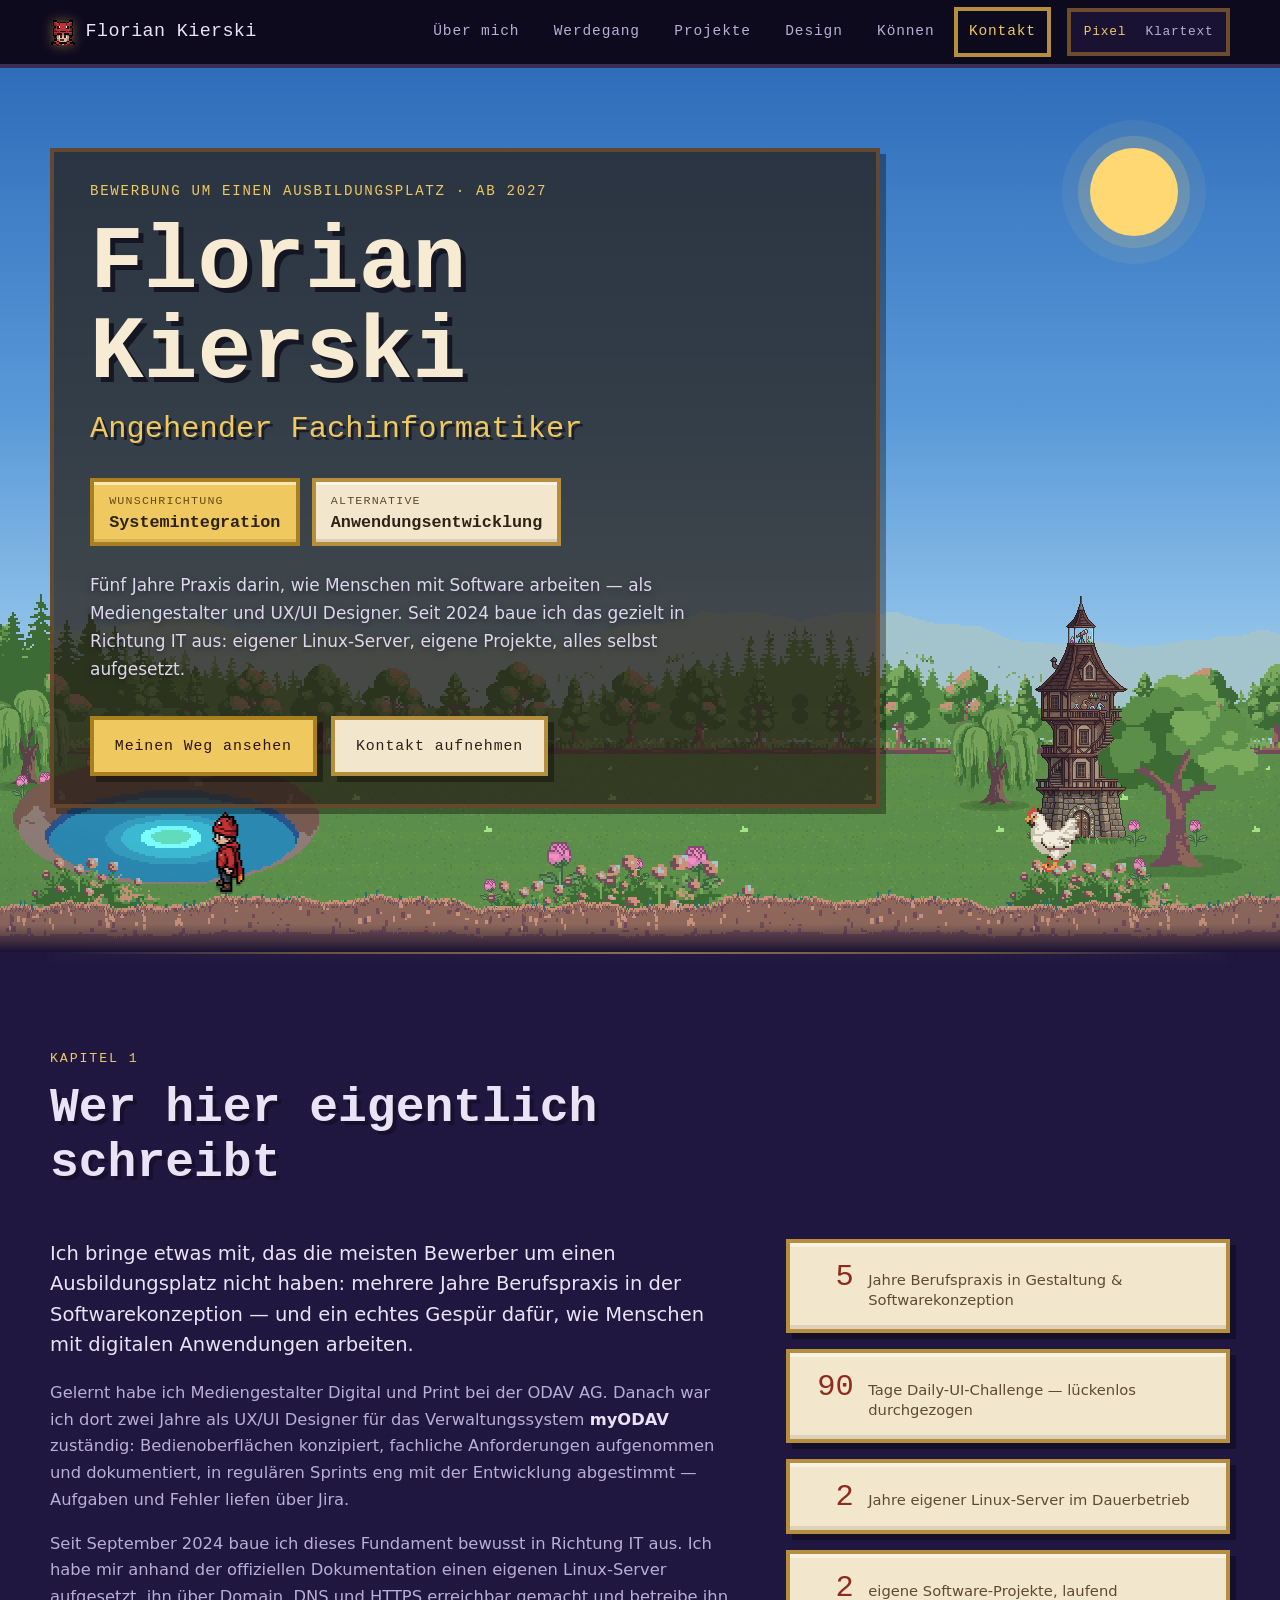
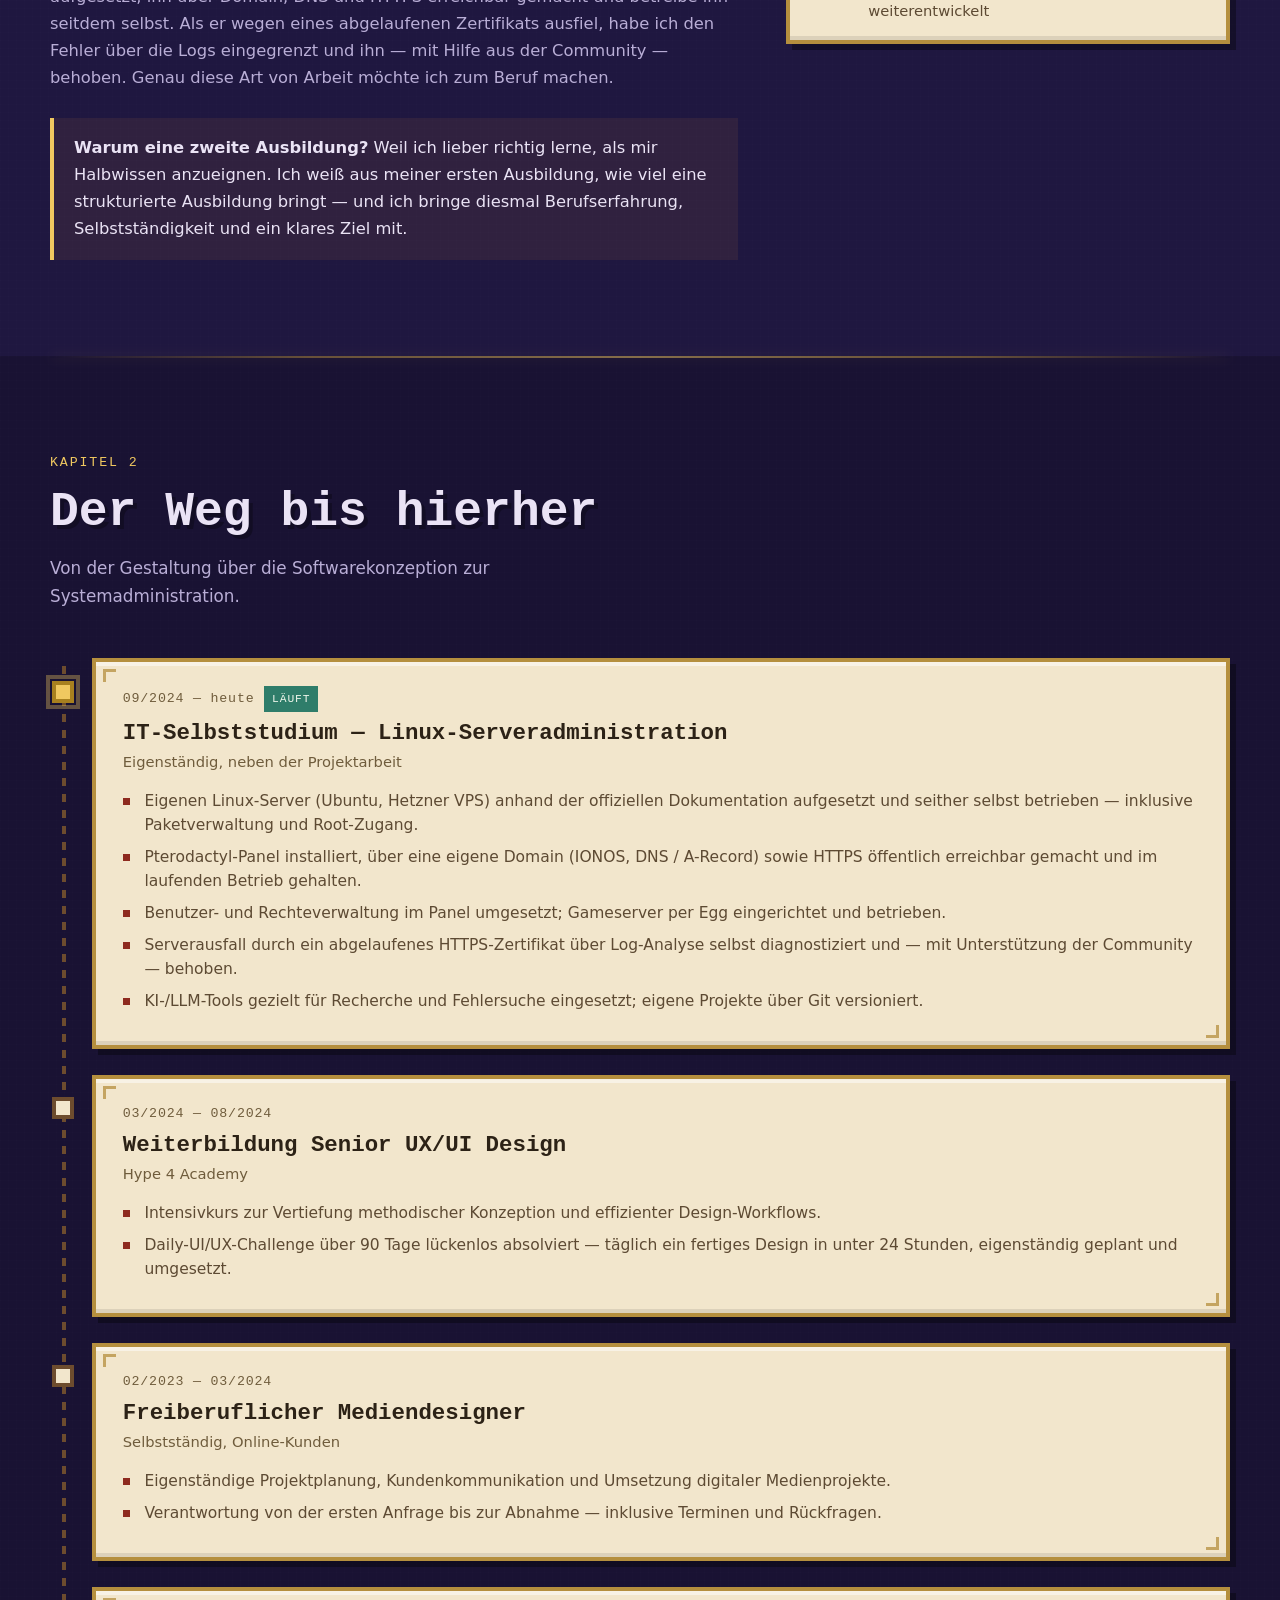
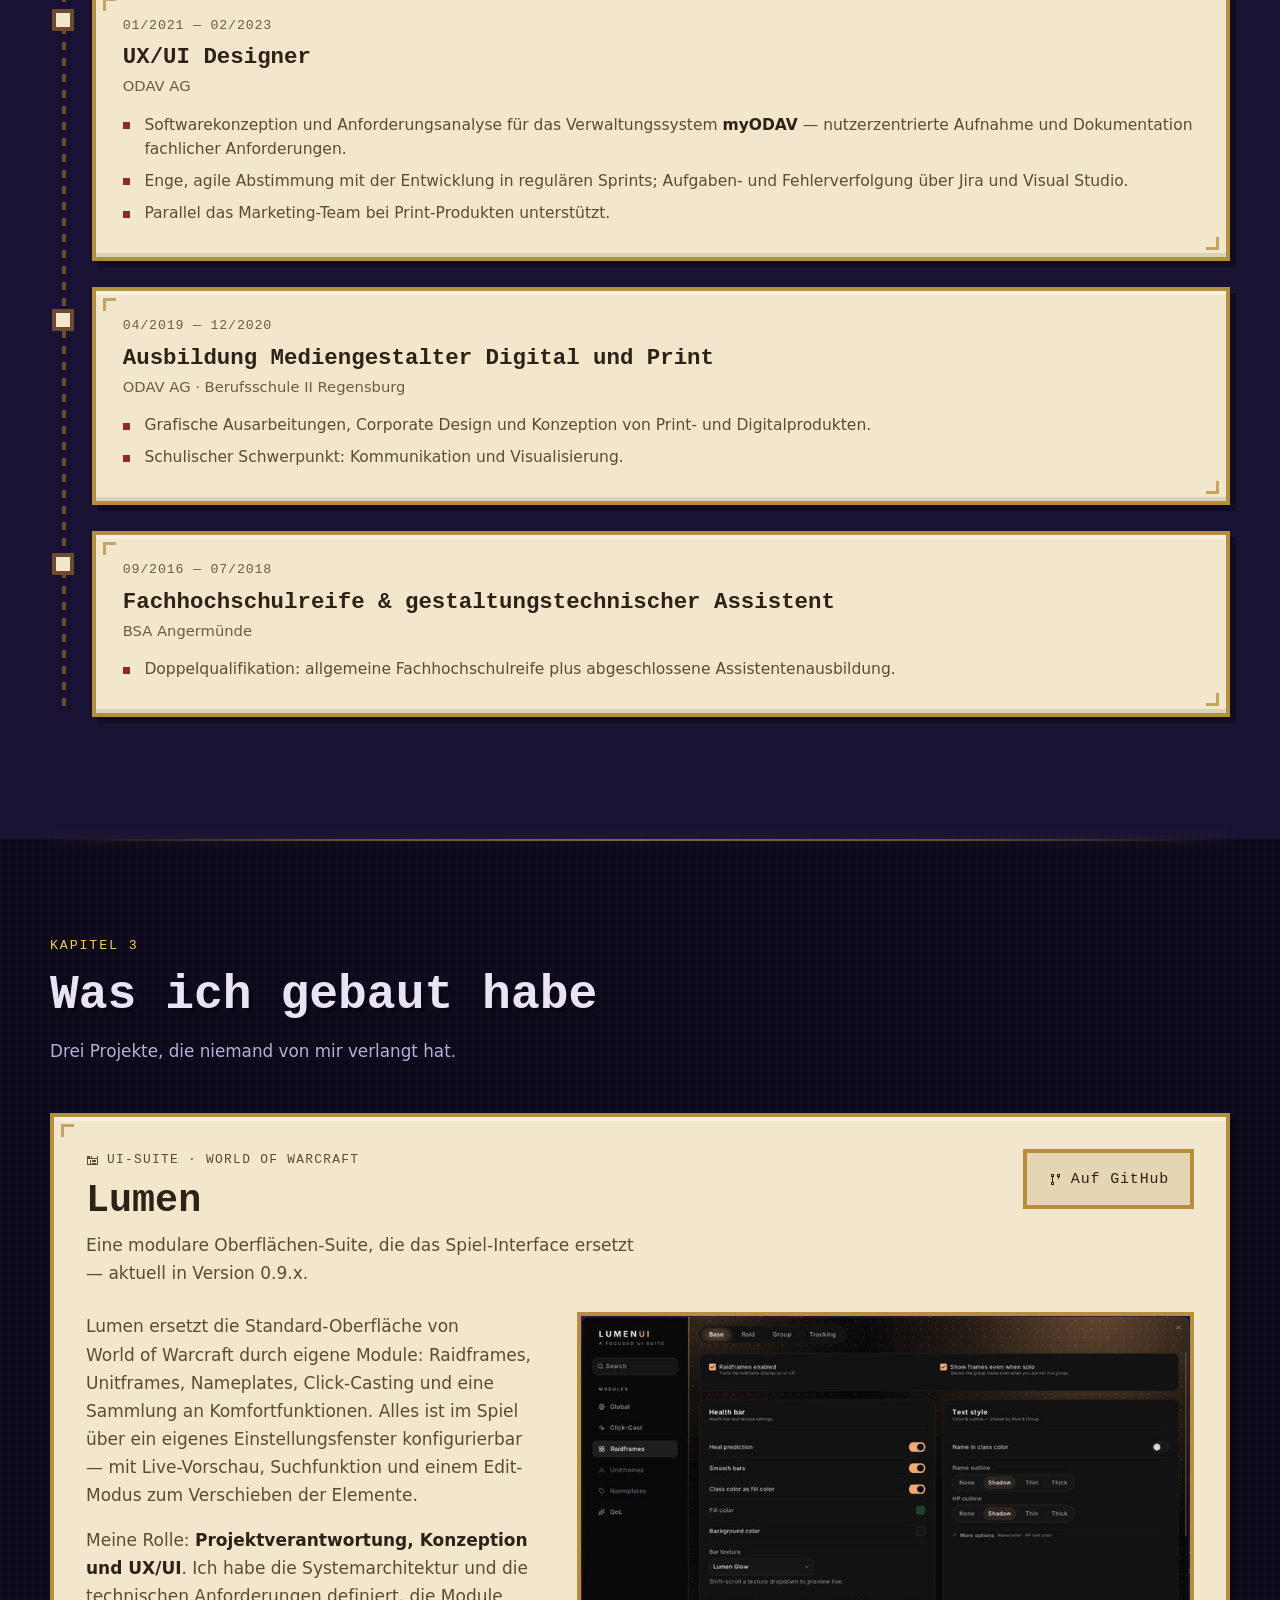
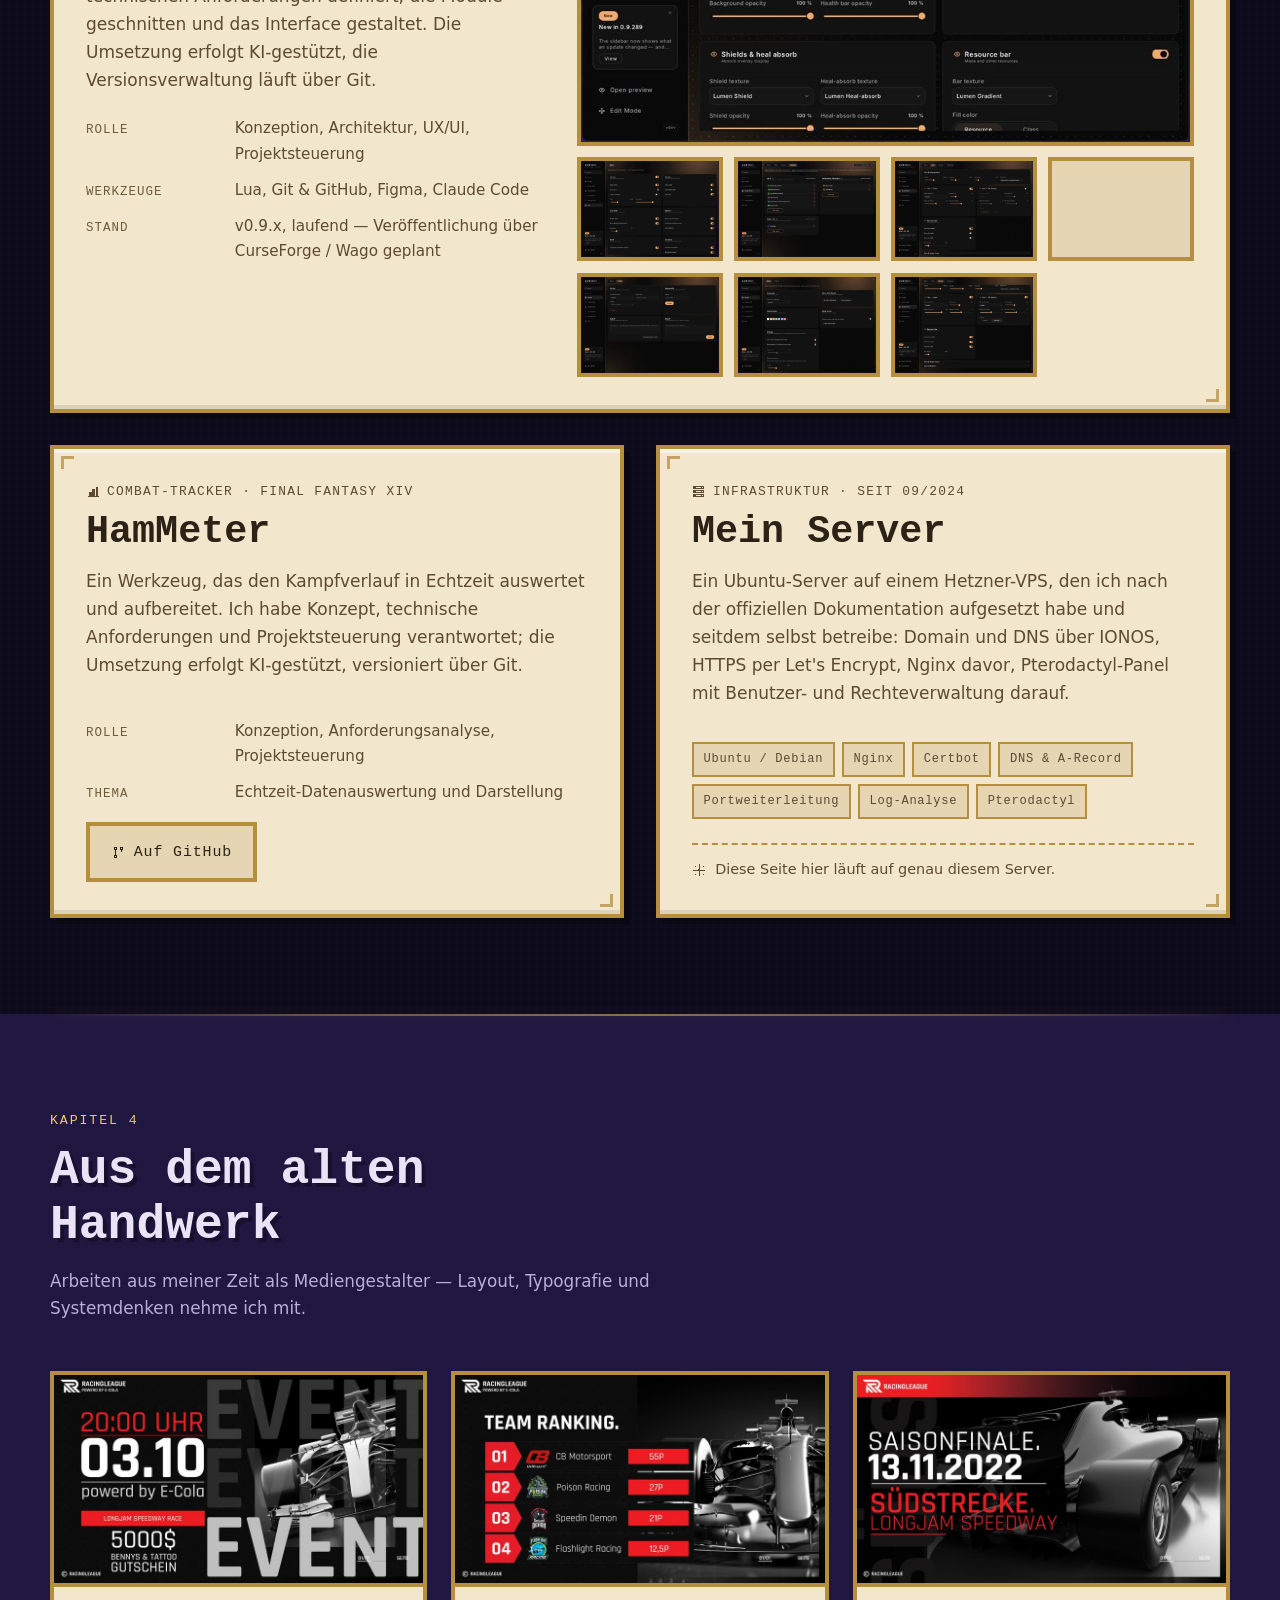
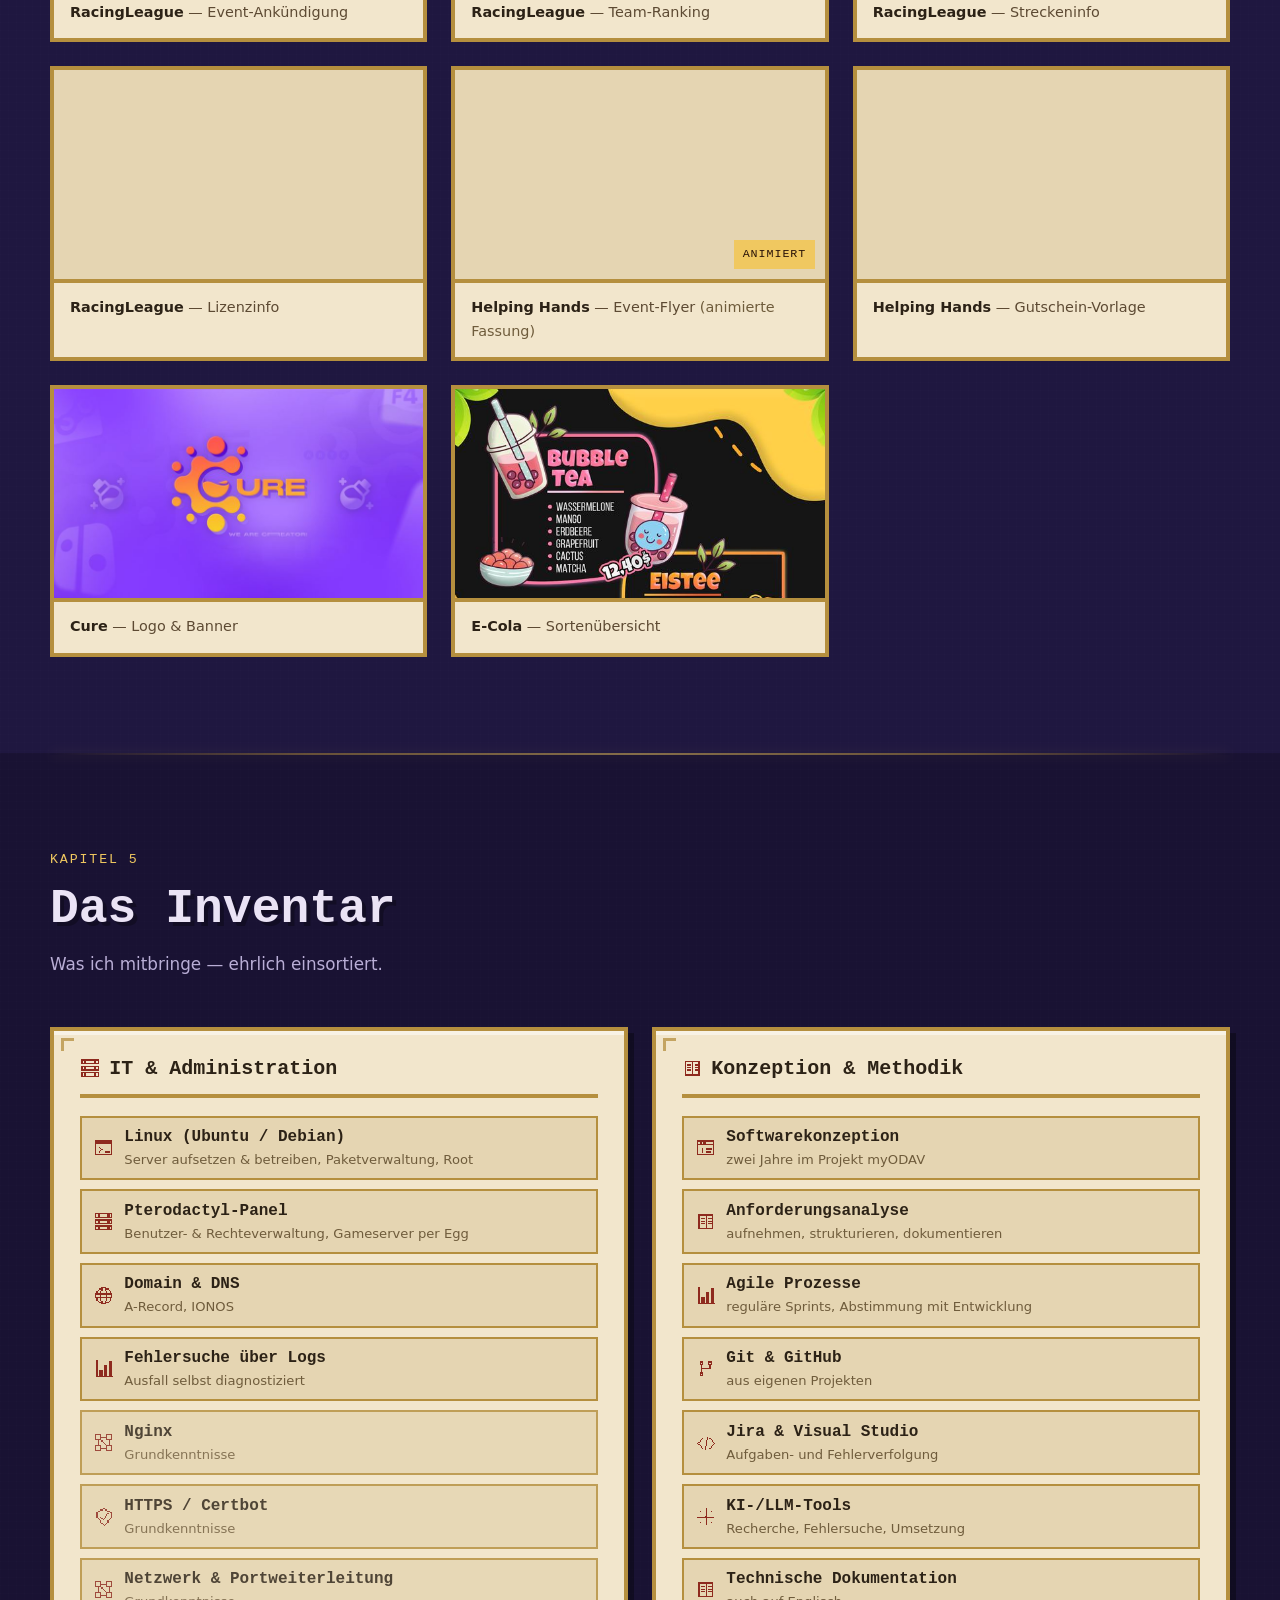
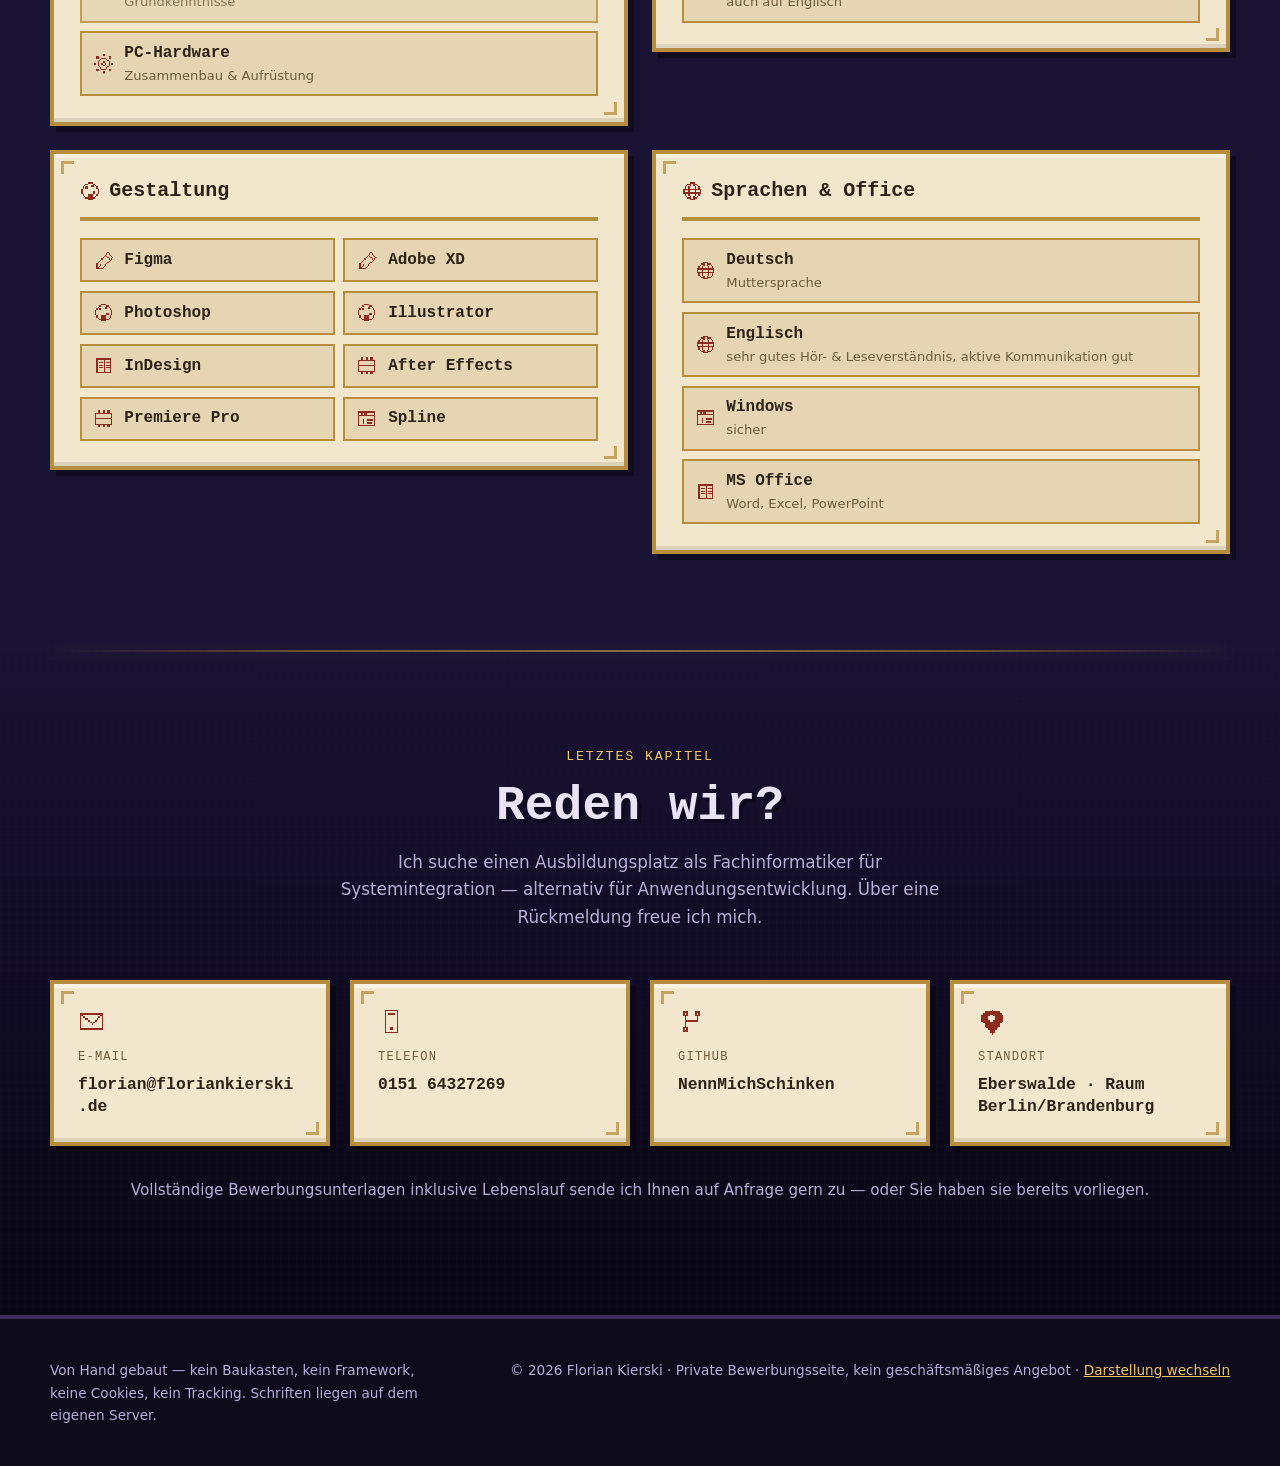
==== index.html @ e421f0f8 "Tiefensortierung statt fester Ebene, Groessen auf ganze Vielfache Bisher lagen alle Requisiten auf z" ====
<!DOCTYPE html>
<html lang="de" data-mode="pixel">
<head>
<meta charset="utf-8">
<meta name="viewport" content="width=device-width, initial-scale=1">
<title>Florian Kierski — Angehender Fachinformatiker</title>
<meta name="description" content="Florian Kierski aus Eberswalde sucht einen Ausbildungsplatz als Fachinformatiker für Systemintegration (alternativ Anwendungsentwicklung). Mediengestalter und UX/UI Designer mit eigenem Linux-Server und eigenen Software-Projekten.">
<meta name="author" content="Florian Kierski">
<meta name="theme-color" content="#1a1833">

<meta property="og:type" content="website">
<meta property="og:locale" content="de_DE">
<meta property="og:title" content="Florian Kierski — Angehender Fachinformatiker">
<meta property="og:description" content="Vom Mediengestalter zum Systemintegrator. Auf der Suche nach einem Ausbildungsplatz als Fachinformatiker.">
<meta property="og:url" content="https://floriankierski.de/">
<meta property="og:image" content="https://floriankierski.de/assets/img/og/og-image.jpg">
<meta property="og:image:width" content="1200">
<meta property="og:image:height" content="630">
<meta name="twitter:card" content="summary_large_image">

<link rel="canonical" href="https://floriankierski.de/">
<link rel="icon" href="/favicon.ico" sizes="any">
<link rel="icon" href="/favicon-32.png" type="image/png" sizes="32x32">
<link rel="apple-touch-icon" href="/apple-touch-icon.png">

<link rel="preload" href="/assets/fonts/pixelify-latin.woff2" as="font" type="font/woff2" crossorigin>
<link rel="preload" href="/assets/fonts/silkscreen-latin.woff2" as="font" type="font/woff2" crossorigin>
<link rel="preload" href="/assets/fonts/inter-latin.woff2" as="font" type="font/woff2" crossorigin>
<!-- ?v= bei jeder Aenderung hochzaehlen, sonst zeigen Browser die alte Fassung -->
<link rel="stylesheet" href="/assets/css/style.css?v=18">

<script>
/* Gespeicherte Darstellung vor dem ersten Rendern setzen — verhindert Aufblitzen. */
try{var m=localStorage.getItem('fk-mode');if(m==='plain'||m==='pixel')
document.documentElement.setAttribute('data-mode',m);}catch(e){}
</script>

<script type="application/ld+json">
{
  "@context": "https://schema.org",
  "@type": "Person",
  "name": "Florian Kierski",
  "jobTitle": "Angehender Fachinformatiker für Systemintegration",
  "email": "mailto:florian@floriankierski.de",
  "telephone": "+4915164327269",
  "url": "https://floriankierski.de/",
  "address": { "@type": "PostalAddress", "addressLocality": "Eberswalde", "addressRegion": "Brandenburg", "addressCountry": "DE" },
  "sameAs": ["https://github.com/NennMichSchinken"],
  "knowsAbout": ["Linux", "Serveradministration", "Netzwerk", "UX/UI Design", "Softwarekonzeption", "Git"],
  "seeks": { "@type": "Demand", "name": "Ausbildungsplatz Fachinformatiker Systemintegration / Anwendungsentwicklung" }
}
</script>
</head>
<body>
<svg xmlns="http://www.w3.org/2000/svg" style="display:none" aria-hidden="true">
<symbol id="i-server" viewBox="0 0 16 16" fill="currentColor" shape-rendering="crispEdges"><rect x="1" y="1" width="14" height="1"/><rect x="1" y="2" width="1" height="1"/><rect x="3" y="2" width="2" height="1"/><rect x="11" y="2" width="2" height="1"/><rect x="14" y="2" width="1" height="1"/><rect x="1" y="3" width="1" height="1"/><rect x="3" y="3" width="2" height="1"/><rect x="11" y="3" width="2" height="1"/><rect x="14" y="3" width="1" height="1"/><rect x="1" y="4" width="14" height="1"/><rect x="1" y="6" width="14" height="1"/><rect x="1" y="7" width="1" height="1"/><rect x="3" y="7" width="2" height="1"/><rect x="11" y="7" width="2" height="1"/><rect x="14" y="7" width="1" height="1"/><rect x="1" y="8" width="1" height="1"/><rect x="3" y="8" width="2" height="1"/><rect x="11" y="8" width="2" height="1"/><rect x="14" y="8" width="1" height="1"/><rect x="1" y="9" width="14" height="1"/><rect x="1" y="11" width="14" height="1"/><rect x="1" y="12" width="1" height="1"/><rect x="3" y="12" width="2" height="1"/><rect x="11" y="12" width="2" height="1"/><rect x="14" y="12" width="1" height="1"/><rect x="1" y="13" width="1" height="1"/><rect x="3" y="13" width="2" height="1"/><rect x="11" y="13" width="2" height="1"/><rect x="14" y="13" width="1" height="1"/><rect x="1" y="14" width="14" height="1"/></symbol>
<symbol id="i-terminal" viewBox="0 0 16 16" fill="currentColor" shape-rendering="crispEdges"><rect x="1" y="2" width="14" height="1"/><rect x="1" y="3" width="14" height="1"/><rect x="1" y="4" width="14" height="1"/><rect x="1" y="5" width="1" height="1"/><rect x="14" y="5" width="1" height="1"/><rect x="1" y="6" width="1" height="1"/><rect x="14" y="6" width="1" height="1"/><rect x="1" y="7" width="1" height="1"/><rect x="4" y="7" width="1" height="1"/><rect x="14" y="7" width="1" height="1"/><rect x="1" y="8" width="1" height="1"/><rect x="5" y="8" width="1" height="1"/><rect x="14" y="8" width="1" height="1"/><rect x="1" y="9" width="1" height="1"/><rect x="6" y="9" width="1" height="1"/><rect x="14" y="9" width="1" height="1"/><rect x="1" y="10" width="1" height="1"/><rect x="5" y="10" width="1" height="1"/><rect x="14" y="10" width="1" height="1"/><rect x="1" y="11" width="1" height="1"/><rect x="4" y="11" width="1" height="1"/><rect x="9" y="11" width="4" height="1"/><rect x="14" y="11" width="1" height="1"/><rect x="1" y="12" width="1" height="1"/><rect x="14" y="12" width="1" height="1"/><rect x="1" y="13" width="14" height="1"/></symbol>
<symbol id="i-network" viewBox="0 0 16 16" fill="currentColor" shape-rendering="crispEdges"><rect x="1" y="1" width="5" height="1"/><rect x="10" y="1" width="5" height="1"/><rect x="1" y="2" width="1" height="1"/><rect x="5" y="2" width="1" height="1"/><rect x="10" y="2" width="1" height="1"/><rect x="14" y="2" width="1" height="1"/><rect x="1" y="3" width="1" height="1"/><rect x="5" y="3" width="6" height="1"/><rect x="14" y="3" width="1" height="1"/><rect x="1" y="4" width="1" height="1"/><rect x="5" y="4" width="1" height="1"/><rect x="10" y="4" width="1" height="1"/><rect x="14" y="4" width="1" height="1"/><rect x="1" y="5" width="5" height="1"/><rect x="10" y="5" width="5" height="1"/><rect x="3" y="6" width="1" height="1"/><rect x="6" y="6" width="1" height="1"/><rect x="12" y="6" width="1" height="1"/><rect x="3" y="7" width="1" height="1"/><rect x="7" y="7" width="1" height="1"/><rect x="12" y="7" width="1" height="1"/><rect x="3" y="8" width="1" height="1"/><rect x="8" y="8" width="1" height="1"/><rect x="12" y="8" width="1" height="1"/><rect x="3" y="9" width="1" height="1"/><rect x="9" y="9" width="1" height="1"/><rect x="12" y="9" width="1" height="1"/><rect x="1" y="10" width="5" height="1"/><rect x="10" y="10" width="5" height="1"/><rect x="1" y="11" width="1" height="1"/><rect x="5" y="11" width="1" height="1"/><rect x="10" y="11" width="1" height="1"/><rect x="14" y="11" width="1" height="1"/><rect x="1" y="12" width="1" height="1"/><rect x="5" y="12" width="6" height="1"/><rect x="14" y="12" width="1" height="1"/><rect x="1" y="13" width="1" height="1"/><rect x="5" y="13" width="1" height="1"/><rect x="10" y="13" width="1" height="1"/><rect x="14" y="13" width="1" height="1"/><rect x="1" y="14" width="5" height="1"/><rect x="10" y="14" width="5" height="1"/></symbol>
<symbol id="i-shield" viewBox="0 0 16 16" fill="currentColor" shape-rendering="crispEdges"><rect x="7" y="1" width="2" height="1"/><rect x="5" y="2" width="2" height="1"/><rect x="9" y="2" width="2" height="1"/><rect x="3" y="3" width="2" height="1"/><rect x="11" y="3" width="2" height="1"/><rect x="2" y="4" width="1" height="1"/><rect x="13" y="4" width="2" height="1"/><rect x="2" y="5" width="1" height="1"/><rect x="11" y="5" width="1" height="1"/><rect x="14" y="5" width="1" height="1"/><rect x="2" y="6" width="1" height="1"/><rect x="10" y="6" width="1" height="1"/><rect x="14" y="6" width="1" height="1"/><rect x="2" y="7" width="1" height="1"/><rect x="9" y="7" width="1" height="1"/><rect x="14" y="7" width="1" height="1"/><rect x="2" y="8" width="1" height="1"/><rect x="5" y="8" width="1" height="1"/><rect x="9" y="8" width="1" height="1"/><rect x="14" y="8" width="1" height="1"/><rect x="3" y="9" width="1" height="1"/><rect x="6" y="9" width="1" height="1"/><rect x="8" y="9" width="1" height="1"/><rect x="13" y="9" width="1" height="1"/><rect x="4" y="10" width="1" height="1"/><rect x="7" y="10" width="1" height="1"/><rect x="12" y="10" width="1" height="1"/><rect x="5" y="11" width="1" height="1"/><rect x="11" y="11" width="1" height="1"/><rect x="5" y="12" width="1" height="1"/><rect x="11" y="12" width="1" height="1"/><rect x="6" y="13" width="1" height="1"/><rect x="10" y="13" width="1" height="1"/><rect x="7" y="14" width="1" height="1"/><rect x="9" y="14" width="1" height="1"/><rect x="8" y="15" width="1" height="1"/></symbol>
<symbol id="i-branch" viewBox="0 0 16 16" fill="currentColor" shape-rendering="crispEdges"><rect x="3" y="2" width="3" height="1"/><rect x="10" y="2" width="3" height="1"/><rect x="3" y="3" width="1" height="1"/><rect x="5" y="3" width="1" height="1"/><rect x="10" y="3" width="1" height="1"/><rect x="12" y="3" width="1" height="1"/><rect x="3" y="4" width="3" height="1"/><rect x="10" y="4" width="3" height="1"/><rect x="4" y="5" width="1" height="1"/><rect x="11" y="5" width="1" height="1"/><rect x="4" y="6" width="1" height="1"/><rect x="11" y="6" width="1" height="1"/><rect x="4" y="7" width="8" height="1"/><rect x="4" y="8" width="1" height="1"/><rect x="4" y="9" width="1" height="1"/><rect x="4" y="10" width="1" height="1"/><rect x="3" y="11" width="3" height="1"/><rect x="3" y="12" width="1" height="1"/><rect x="5" y="12" width="1" height="1"/><rect x="3" y="13" width="3" height="1"/></symbol>
<symbol id="i-code" viewBox="0 0 16 16" fill="currentColor" shape-rendering="crispEdges"><rect x="9" y="3" width="1" height="1"/><rect x="5" y="4" width="1" height="1"/><rect x="9" y="4" width="1" height="1"/><rect x="11" y="4" width="1" height="1"/><rect x="4" y="5" width="1" height="1"/><rect x="9" y="5" width="1" height="1"/><rect x="12" y="5" width="1" height="1"/><rect x="3" y="6" width="1" height="1"/><rect x="8" y="6" width="1" height="1"/><rect x="13" y="6" width="1" height="1"/><rect x="2" y="7" width="1" height="1"/><rect x="8" y="7" width="1" height="1"/><rect x="14" y="7" width="1" height="1"/><rect x="1" y="8" width="1" height="1"/><rect x="8" y="8" width="1" height="1"/><rect x="15" y="8" width="1" height="1"/><rect x="2" y="9" width="1" height="1"/><rect x="8" y="9" width="1" height="1"/><rect x="14" y="9" width="1" height="1"/><rect x="3" y="10" width="1" height="1"/><rect x="8" y="10" width="1" height="1"/><rect x="13" y="10" width="1" height="1"/><rect x="4" y="11" width="1" height="1"/><rect x="7" y="11" width="1" height="1"/><rect x="12" y="11" width="1" height="1"/><rect x="5" y="12" width="1" height="1"/><rect x="7" y="12" width="1" height="1"/><rect x="11" y="12" width="1" height="1"/><rect x="7" y="13" width="1" height="1"/></symbol>
<symbol id="i-palette" viewBox="0 0 16 16" fill="currentColor" shape-rendering="crispEdges"><rect x="6" y="1" width="4" height="1"/><rect x="4" y="2" width="2" height="1"/><rect x="10" y="2" width="2" height="1"/><rect x="3" y="3" width="1" height="1"/><rect x="9" y="3" width="2" height="1"/><rect x="12" y="3" width="1" height="1"/><rect x="2" y="4" width="1" height="1"/><rect x="4" y="4" width="2" height="1"/><rect x="9" y="4" width="2" height="1"/><rect x="13" y="4" width="1" height="1"/><rect x="2" y="5" width="1" height="1"/><rect x="4" y="5" width="2" height="1"/><rect x="13" y="5" width="1" height="1"/><rect x="1" y="6" width="1" height="1"/><rect x="14" y="6" width="1" height="1"/><rect x="1" y="7" width="1" height="1"/><rect x="14" y="7" width="1" height="1"/><rect x="1" y="8" width="1" height="1"/><rect x="10" y="8" width="2" height="1"/><rect x="14" y="8" width="1" height="1"/><rect x="1" y="9" width="1" height="1"/><rect x="10" y="9" width="2" height="1"/><rect x="14" y="9" width="1" height="1"/><rect x="2" y="10" width="1" height="1"/><rect x="6" y="10" width="4" height="1"/><rect x="13" y="10" width="1" height="1"/><rect x="2" y="11" width="1" height="1"/><rect x="6" y="11" width="4" height="1"/><rect x="13" y="11" width="1" height="1"/><rect x="3" y="12" width="1" height="1"/><rect x="6" y="12" width="4" height="1"/><rect x="12" y="12" width="1" height="1"/><rect x="4" y="13" width="8" height="1"/><rect x="6" y="14" width="4" height="1"/></symbol>
<symbol id="i-pen" viewBox="0 0 16 16" fill="currentColor" shape-rendering="crispEdges"><rect x="11" y="1" width="1" height="1"/><rect x="10" y="2" width="1" height="1"/><rect x="12" y="2" width="1" height="1"/><rect x="9" y="3" width="1" height="1"/><rect x="13" y="3" width="1" height="1"/><rect x="8" y="4" width="1" height="1"/><rect x="10" y="4" width="1" height="1"/><rect x="14" y="4" width="1" height="1"/><rect x="7" y="5" width="1" height="1"/><rect x="11" y="5" width="1" height="1"/><rect x="15" y="5" width="1" height="1"/><rect x="6" y="6" width="1" height="1"/><rect x="12" y="6" width="1" height="1"/><rect x="14" y="6" width="1" height="1"/><rect x="5" y="7" width="1" height="1"/><rect x="13" y="7" width="1" height="1"/><rect x="4" y="8" width="1" height="1"/><rect x="12" y="8" width="1" height="1"/><rect x="3" y="9" width="1" height="1"/><rect x="11" y="9" width="1" height="1"/><rect x="2" y="10" width="1" height="1"/><rect x="10" y="10" width="1" height="1"/><rect x="2" y="11" width="1" height="1"/><rect x="5" y="11" width="1" height="1"/><rect x="9" y="11" width="1" height="1"/><rect x="2" y="12" width="1" height="1"/><rect x="4" y="12" width="1" height="1"/><rect x="8" y="12" width="1" height="1"/><rect x="2" y="13" width="2" height="1"/><rect x="7" y="13" width="1" height="1"/><rect x="2" y="14" width="5" height="1"/></symbol>
<symbol id="i-film" viewBox="0 0 16 16" fill="currentColor" shape-rendering="crispEdges"><rect x="3" y="1" width="2" height="1"/><rect x="7" y="1" width="2" height="1"/><rect x="11" y="1" width="2" height="1"/><rect x="3" y="2" width="2" height="1"/><rect x="7" y="2" width="2" height="1"/><rect x="11" y="2" width="2" height="1"/><rect x="1" y="3" width="14" height="1"/><rect x="1" y="4" width="1" height="1"/><rect x="14" y="4" width="1" height="1"/><rect x="1" y="5" width="1" height="1"/><rect x="14" y="5" width="1" height="1"/><rect x="1" y="6" width="1" height="1"/><rect x="14" y="6" width="1" height="1"/><rect x="1" y="7" width="14" height="1"/><rect x="1" y="8" width="1" height="1"/><rect x="14" y="8" width="1" height="1"/><rect x="1" y="9" width="1" height="1"/><rect x="14" y="9" width="1" height="1"/><rect x="1" y="10" width="1" height="1"/><rect x="14" y="10" width="1" height="1"/><rect x="1" y="11" width="1" height="1"/><rect x="14" y="11" width="1" height="1"/><rect x="1" y="12" width="14" height="1"/><rect x="3" y="13" width="2" height="1"/><rect x="7" y="13" width="2" height="1"/><rect x="11" y="13" width="2" height="1"/><rect x="3" y="14" width="2" height="1"/><rect x="7" y="14" width="2" height="1"/><rect x="11" y="14" width="2" height="1"/></symbol>
<symbol id="i-book" viewBox="0 0 16 16" fill="currentColor" shape-rendering="crispEdges"><rect x="2" y="2" width="12" height="1"/><rect x="2" y="3" width="1" height="1"/><rect x="8" y="3" width="1" height="1"/><rect x="13" y="3" width="1" height="1"/><rect x="2" y="4" width="1" height="1"/><rect x="8" y="4" width="1" height="1"/><rect x="13" y="4" width="1" height="1"/><rect x="2" y="5" width="1" height="1"/><rect x="4" y="5" width="3" height="1"/><rect x="8" y="5" width="1" height="1"/><rect x="10" y="5" width="4" height="1"/><rect x="2" y="6" width="1" height="1"/><rect x="8" y="6" width="1" height="1"/><rect x="13" y="6" width="1" height="1"/><rect x="2" y="7" width="1" height="1"/><rect x="4" y="7" width="3" height="1"/><rect x="8" y="7" width="1" height="1"/><rect x="10" y="7" width="4" height="1"/><rect x="2" y="8" width="1" height="1"/><rect x="8" y="8" width="1" height="1"/><rect x="13" y="8" width="1" height="1"/><rect x="2" y="9" width="1" height="1"/><rect x="4" y="9" width="3" height="1"/><rect x="8" y="9" width="1" height="1"/><rect x="10" y="9" width="4" height="1"/><rect x="2" y="10" width="1" height="1"/><rect x="8" y="10" width="1" height="1"/><rect x="13" y="10" width="1" height="1"/><rect x="2" y="11" width="1" height="1"/><rect x="8" y="11" width="1" height="1"/><rect x="13" y="11" width="1" height="1"/><rect x="2" y="12" width="1" height="1"/><rect x="8" y="12" width="1" height="1"/><rect x="13" y="12" width="1" height="1"/><rect x="2" y="13" width="12" height="1"/></symbol>
<symbol id="i-globe" viewBox="0 0 16 16" fill="currentColor" shape-rendering="crispEdges"><rect x="6" y="1" width="4" height="1"/><rect x="4" y="2" width="3" height="1"/><rect x="9" y="2" width="3" height="1"/><rect x="3" y="3" width="1" height="1"/><rect x="6" y="3" width="1" height="1"/><rect x="9" y="3" width="1" height="1"/><rect x="12" y="3" width="1" height="1"/><rect x="2" y="4" width="1" height="1"/><rect x="5" y="4" width="1" height="1"/><rect x="10" y="4" width="1" height="1"/><rect x="13" y="4" width="1" height="1"/><rect x="2" y="5" width="1" height="1"/><rect x="5" y="5" width="1" height="1"/><rect x="10" y="5" width="1" height="1"/><rect x="13" y="5" width="1" height="1"/><rect x="1" y="6" width="14" height="1"/><rect x="1" y="7" width="1" height="1"/><rect x="5" y="7" width="1" height="1"/><rect x="10" y="7" width="1" height="1"/><rect x="14" y="7" width="1" height="1"/><rect x="1" y="8" width="1" height="1"/><rect x="5" y="8" width="1" height="1"/><rect x="10" y="8" width="1" height="1"/><rect x="14" y="8" width="1" height="1"/><rect x="1" y="9" width="14" height="1"/><rect x="2" y="10" width="1" height="1"/><rect x="5" y="10" width="1" height="1"/><rect x="10" y="10" width="1" height="1"/><rect x="13" y="10" width="1" height="1"/><rect x="2" y="11" width="1" height="1"/><rect x="5" y="11" width="1" height="1"/><rect x="10" y="11" width="1" height="1"/><rect x="13" y="11" width="1" height="1"/><rect x="3" y="12" width="1" height="1"/><rect x="6" y="12" width="1" height="1"/><rect x="9" y="12" width="1" height="1"/><rect x="12" y="12" width="1" height="1"/><rect x="4" y="13" width="3" height="1"/><rect x="9" y="13" width="3" height="1"/><rect x="6" y="14" width="4" height="1"/></symbol>
<symbol id="i-mail" viewBox="0 0 16 16" fill="currentColor" shape-rendering="crispEdges"><rect x="1" y="3" width="14" height="1"/><rect x="1" y="4" width="2" height="1"/><rect x="13" y="4" width="2" height="1"/><rect x="1" y="5" width="1" height="1"/><rect x="3" y="5" width="1" height="1"/><rect x="12" y="5" width="1" height="1"/><rect x="14" y="5" width="1" height="1"/><rect x="1" y="6" width="1" height="1"/><rect x="4" y="6" width="2" height="1"/><rect x="11" y="6" width="1" height="1"/><rect x="14" y="6" width="1" height="1"/><rect x="1" y="7" width="1" height="1"/><rect x="6" y="7" width="1" height="1"/><rect x="10" y="7" width="1" height="1"/><rect x="14" y="7" width="1" height="1"/><rect x="1" y="8" width="1" height="1"/><rect x="7" y="8" width="1" height="1"/><rect x="9" y="8" width="1" height="1"/><rect x="14" y="8" width="1" height="1"/><rect x="1" y="9" width="1" height="1"/><rect x="8" y="9" width="1" height="1"/><rect x="14" y="9" width="1" height="1"/><rect x="1" y="10" width="1" height="1"/><rect x="14" y="10" width="1" height="1"/><rect x="1" y="11" width="1" height="1"/><rect x="14" y="11" width="1" height="1"/><rect x="1" y="12" width="14" height="1"/></symbol>
<symbol id="i-phone" viewBox="0 0 16 16" fill="currentColor" shape-rendering="crispEdges"><rect x="4" y="1" width="8" height="1"/><rect x="4" y="2" width="1" height="1"/><rect x="11" y="2" width="1" height="1"/><rect x="4" y="3" width="1" height="1"/><rect x="6" y="3" width="4" height="1"/><rect x="11" y="3" width="1" height="1"/><rect x="4" y="4" width="1" height="1"/><rect x="11" y="4" width="1" height="1"/><rect x="4" y="5" width="1" height="1"/><rect x="11" y="5" width="1" height="1"/><rect x="4" y="6" width="1" height="1"/><rect x="11" y="6" width="1" height="1"/><rect x="4" y="7" width="1" height="1"/><rect x="11" y="7" width="1" height="1"/><rect x="4" y="8" width="1" height="1"/><rect x="11" y="8" width="1" height="1"/><rect x="4" y="9" width="1" height="1"/><rect x="11" y="9" width="1" height="1"/><rect x="4" y="10" width="1" height="1"/><rect x="11" y="10" width="1" height="1"/><rect x="4" y="11" width="1" height="1"/><rect x="7" y="11" width="2" height="1"/><rect x="11" y="11" width="1" height="1"/><rect x="4" y="12" width="1" height="1"/><rect x="7" y="12" width="2" height="1"/><rect x="11" y="12" width="1" height="1"/><rect x="4" y="13" width="1" height="1"/><rect x="11" y="13" width="1" height="1"/><rect x="4" y="14" width="8" height="1"/></symbol>
<symbol id="i-pin" viewBox="0 0 16 16" fill="currentColor" shape-rendering="crispEdges"><rect x="8" y="1" width="1" height="1"/><rect x="4" y="2" width="9" height="1"/><rect x="3" y="3" width="11" height="1"/><rect x="2" y="4" width="5" height="1"/><rect x="9" y="4" width="6" height="1"/><rect x="2" y="5" width="4" height="1"/><rect x="10" y="5" width="5" height="1"/><rect x="2" y="6" width="4" height="1"/><rect x="10" y="6" width="5" height="1"/><rect x="2" y="7" width="5" height="1"/><rect x="9" y="7" width="6" height="1"/><rect x="3" y="8" width="11" height="1"/><rect x="4" y="9" width="9" height="1"/><rect x="4" y="10" width="9" height="1"/><rect x="5" y="11" width="7" height="1"/><rect x="6" y="12" width="5" height="1"/><rect x="7" y="13" width="3" height="1"/><rect x="7" y="14" width="3" height="1"/><rect x="8" y="15" width="1" height="1"/></symbol>
<symbol id="i-spark" viewBox="0 0 16 16" fill="currentColor" shape-rendering="crispEdges"><rect x="8" y="1" width="1" height="1"/><rect x="8" y="2" width="1" height="1"/><rect x="3" y="3" width="1" height="1"/><rect x="8" y="3" width="1" height="1"/><rect x="12" y="3" width="1" height="1"/><rect x="8" y="4" width="1" height="1"/><rect x="8" y="5" width="1" height="1"/><rect x="8" y="6" width="1" height="1"/><rect x="7" y="7" width="2" height="1"/><rect x="1" y="8" width="14" height="1"/><rect x="8" y="9" width="1" height="1"/><rect x="8" y="10" width="1" height="1"/><rect x="8" y="11" width="1" height="1"/><rect x="3" y="12" width="1" height="1"/><rect x="8" y="12" width="1" height="1"/><rect x="12" y="12" width="1" height="1"/><rect x="8" y="13" width="1" height="1"/><rect x="8" y="14" width="1" height="1"/></symbol>
<symbol id="i-window" viewBox="0 0 16 16" fill="currentColor" shape-rendering="crispEdges"><rect x="1" y="2" width="14" height="1"/><rect x="1" y="3" width="1" height="1"/><rect x="3" y="3" width="2" height="1"/><rect x="6" y="3" width="2" height="1"/><rect x="14" y="3" width="1" height="1"/><rect x="1" y="4" width="1" height="1"/><rect x="3" y="4" width="2" height="1"/><rect x="6" y="4" width="2" height="1"/><rect x="14" y="4" width="1" height="1"/><rect x="1" y="5" width="14" height="1"/><rect x="1" y="6" width="1" height="1"/><rect x="14" y="6" width="1" height="1"/><rect x="1" y="7" width="1" height="1"/><rect x="14" y="7" width="1" height="1"/><rect x="1" y="8" width="1" height="1"/><rect x="5" y="8" width="1" height="1"/><rect x="8" y="8" width="5" height="1"/><rect x="14" y="8" width="1" height="1"/><rect x="1" y="9" width="1" height="1"/><rect x="5" y="9" width="1" height="1"/><rect x="8" y="9" width="5" height="1"/><rect x="14" y="9" width="1" height="1"/><rect x="1" y="10" width="1" height="1"/><rect x="5" y="10" width="1" height="1"/><rect x="14" y="10" width="1" height="1"/><rect x="1" y="11" width="1" height="1"/><rect x="5" y="11" width="1" height="1"/><rect x="8" y="11" width="4" height="1"/><rect x="14" y="11" width="1" height="1"/><rect x="1" y="12" width="1" height="1"/><rect x="14" y="12" width="1" height="1"/><rect x="1" y="13" width="14" height="1"/></symbol>
<symbol id="i-gear" viewBox="0 0 16 16" fill="currentColor" shape-rendering="crispEdges"><rect x="7" y="0" width="2" height="1"/><rect x="7" y="1" width="2" height="1"/><rect x="2" y="2" width="2" height="1"/><rect x="12" y="2" width="2" height="1"/><rect x="2" y="3" width="2" height="1"/><rect x="6" y="3" width="4" height="1"/><rect x="12" y="3" width="2" height="1"/><rect x="5" y="4" width="1" height="1"/><rect x="10" y="4" width="1" height="1"/><rect x="4" y="5" width="1" height="1"/><rect x="11" y="5" width="1" height="1"/><rect x="3" y="6" width="1" height="1"/><rect x="7" y="6" width="2" height="1"/><rect x="12" y="6" width="1" height="1"/><rect x="0" y="7" width="2" height="1"/><rect x="3" y="7" width="1" height="1"/><rect x="6" y="7" width="1" height="1"/><rect x="9" y="7" width="1" height="1"/><rect x="12" y="7" width="1" height="1"/><rect x="14" y="7" width="2" height="1"/><rect x="0" y="8" width="2" height="1"/><rect x="3" y="8" width="1" height="1"/><rect x="6" y="8" width="1" height="1"/><rect x="9" y="8" width="1" height="1"/><rect x="12" y="8" width="1" height="1"/><rect x="14" y="8" width="2" height="1"/><rect x="3" y="9" width="1" height="1"/><rect x="7" y="9" width="2" height="1"/><rect x="12" y="9" width="1" height="1"/><rect x="4" y="10" width="1" height="1"/><rect x="11" y="10" width="1" height="1"/><rect x="5" y="11" width="1" height="1"/><rect x="10" y="11" width="1" height="1"/><rect x="2" y="12" width="2" height="1"/><rect x="6" y="12" width="4" height="1"/><rect x="12" y="12" width="2" height="1"/><rect x="2" y="13" width="2" height="1"/><rect x="12" y="13" width="2" height="1"/><rect x="7" y="14" width="2" height="1"/><rect x="7" y="15" width="2" height="1"/></symbol>
<symbol id="i-chart" viewBox="0 0 16 16" fill="currentColor" shape-rendering="crispEdges"><rect x="2" y="1" width="1" height="1"/><rect x="2" y="2" width="1" height="1"/><rect x="12" y="2" width="3" height="1"/><rect x="2" y="3" width="1" height="1"/><rect x="12" y="3" width="3" height="1"/><rect x="2" y="4" width="1" height="1"/><rect x="12" y="4" width="3" height="1"/><rect x="2" y="5" width="1" height="1"/><rect x="8" y="5" width="3" height="1"/><rect x="12" y="5" width="3" height="1"/><rect x="2" y="6" width="1" height="1"/><rect x="8" y="6" width="3" height="1"/><rect x="12" y="6" width="3" height="1"/><rect x="2" y="7" width="1" height="1"/><rect x="8" y="7" width="3" height="1"/><rect x="12" y="7" width="3" height="1"/><rect x="2" y="8" width="1" height="1"/><rect x="8" y="8" width="3" height="1"/><rect x="12" y="8" width="3" height="1"/><rect x="2" y="9" width="1" height="1"/><rect x="4" y="9" width="3" height="1"/><rect x="8" y="9" width="3" height="1"/><rect x="12" y="9" width="3" height="1"/><rect x="2" y="10" width="1" height="1"/><rect x="4" y="10" width="3" height="1"/><rect x="8" y="10" width="3" height="1"/><rect x="12" y="10" width="3" height="1"/><rect x="2" y="11" width="1" height="1"/><rect x="4" y="11" width="3" height="1"/><rect x="8" y="11" width="3" height="1"/><rect x="12" y="11" width="3" height="1"/><rect x="2" y="12" width="1" height="1"/><rect x="4" y="12" width="3" height="1"/><rect x="8" y="12" width="3" height="1"/><rect x="12" y="12" width="3" height="1"/><rect x="2" y="13" width="1" height="1"/><rect x="4" y="13" width="3" height="1"/><rect x="8" y="13" width="3" height="1"/><rect x="12" y="13" width="3" height="1"/><rect x="2" y="14" width="14" height="1"/></symbol>
</svg>

<a class="skip" href="#inhalt">Zum Inhalt springen</a>

<header class="topbar" id="topbar">
  <div class="wrap topbar__inner">
    <a class="brand" href="#start">
      <span class="brand__mark" aria-hidden="true"></span>
      <span class="brand__text">Florian&nbsp;Kierski</span>
    </a>

    <nav class="nav" id="nav" aria-label="Hauptnavigation">
      <a href="#ueber">Über mich</a>
      <a href="#werdegang">Werdegang</a>
      <a href="#projekte">Projekte</a>
      <a href="#design">Design</a>
      <a href="#skills">Können</a>
      <a href="#kontakt">Kontakt</a>
    </nav>

    <div class="topbar__actions">
      <button class="modeswitch" id="modeswitch" type="button" aria-pressed="false">
        <span class="modeswitch__opt" data-opt="pixel">Pixel</span>
        <span class="modeswitch__opt" data-opt="plain">Klartext</span>
      </button>
      <button class="burger" id="burger" type="button" aria-expanded="false" aria-controls="nav" aria-label="Menü öffnen">
        <span></span><span></span><span></span>
      </button>
    </div>
  </div>
</header>

<main id="inhalt">

<!-- ══════════════════════════ HERO ══════════════════════════ -->
<section class="hero" id="start">
  <!-- Ebenen von hinten nach vorn. Alle Sprites sind Seitenansicht, flaechig
       schattiert und teilen sich eine Palette — sonst faellt die Szene
       auseinander. -->
  <div class="scene" aria-hidden="true" id="scene">
    <div class="scene__sky"></div>
    <div class="scene__body" id="celestial"></div>
    <div class="scene__clouds">
      <img src="/assets/img/px/cloud.png" alt="" class="cloud cloud--1" width="29" height="16">
      <img src="/assets/img/px/cloud-small.png" alt="" class="cloud cloud--2" width="30" height="18">
      <img src="/assets/img/px/cloud.png" alt="" class="cloud cloud--3" width="29" height="16">
    </div>
    <div class="scene__band scene__band--hills"></div>
    <div class="scene__band scene__band--trees"></div>
    <div class="scene__ground">
      <div class="scene__props">
        <!-- REQUISITEN ANFANG -->
        <img src="/assets/img/px/tree2.png?v=1" alt="" class="prop prop--tree2-1" width="86" height="102">
        <img src="/assets/img/px/tower.png?v=1" alt="" class="prop prop--tower-1" width="99" height="248">
        <img src="/assets/img/px/tree.png?v=1" alt="" class="prop prop--tree-1" width="80" height="101">
        <img src="/assets/img/px/bush.png?v=1" alt="" class="prop prop--bush-1" width="64" height="27">
        <img src="/assets/img/px/teich.png?v=1" alt="" class="prop prop--teich-1" width="153" height="64">
        <img src="/assets/img/px/bush.png?v=1" alt="" class="prop prop--bush-2" width="64" height="27">
        <img src="/assets/img/px/bush.png?v=1" alt="" class="prop prop--bush-3" width="64" height="27">
        <img src="/assets/img/px/tree2.png?v=1" alt="" class="prop prop--tree2-2" width="86" height="102">
        <img src="/assets/img/px/flower1.png?v=1" alt="" class="prop prop--flower1-1" width="23" height="27">
        <img src="/assets/img/px/flower1.png?v=1" alt="" class="prop prop--flower1-2" width="23" height="27">
        <img src="/assets/img/px/flower1.png?v=1" alt="" class="prop prop--flower1-3" width="23" height="27">
        <img src="/assets/img/px/flower1.png?v=1" alt="" class="prop prop--flower1-4" width="23" height="27">
        <img src="/assets/img/px/flower1.png?v=1" alt="" class="prop prop--flower1-5" width="23" height="27">
        <img src="/assets/img/px/flower1.png?v=1" alt="" class="prop prop--flower1-6" width="23" height="27">
        <img src="/assets/img/px/bush.png?v=1" alt="" class="prop prop--bush-4" width="64" height="27">
        <img src="/assets/img/px/flower1.png?v=1" alt="" class="prop prop--flower1-7" width="23" height="27">
        <img src="/assets/img/px/flower1.png?v=1" alt="" class="prop prop--flower1-8" width="23" height="27">
        <img src="/assets/img/px/flower1.png?v=1" alt="" class="prop prop--flower1-9" width="23" height="27">
        <img src="/assets/img/px/flower1.png?v=1" alt="" class="prop prop--flower1-10" width="23" height="27">
        <img src="/assets/img/px/bush.png?v=1" alt="" class="prop prop--bush-5" width="64" height="27">
        <img src="/assets/img/px/bush.png?v=1" alt="" class="prop prop--bush-6" width="64" height="27">
        <img src="/assets/img/px/bush.png?v=1" alt="" class="prop prop--bush-7" width="64" height="27">
        <!-- REQUISITEN ENDE -->
        <!-- Animiert, deshalb ein span mit Hintergrundbild statt img -->
        <span class="prop prop--chicken"></span>
      </div>
    </div>
    <div class="scene__vignette"></div>
    <div class="embers" id="embers"></div>
  </div>

  <div class="wrap hero__inner">
    <p class="hero__eyebrow">Bewerbung um einen Ausbildungsplatz&nbsp;· ab&nbsp;2027</p>
    <h1 class="hero__name">Florian Kierski</h1>
    <p class="hero__role">Angehender Fachinformatiker</p>

    <ul class="paths">
      <li class="path path--main">
        <span class="path__tag">Wunschrichtung</span>
        <span class="path__name">Systemintegration</span>
      </li>
      <li class="path">
        <span class="path__tag">Alternative</span>
        <span class="path__name">Anwendungsentwicklung</span>
      </li>
    </ul>

    <p class="hero__pitch">
      Fünf Jahre Praxis darin, wie Menschen mit Software arbeiten — als Mediengestalter
      und UX/UI&nbsp;Designer. Seit 2024 baue ich das gezielt in Richtung IT aus:
      eigener Linux-Server, eigene Projekte, alles selbst aufgesetzt.
    </p>

    <div class="hero__cta">
      <a class="btn btn--primary" href="#werdegang">Meinen Weg ansehen</a>
      <a class="btn" href="#kontakt">Kontakt aufnehmen</a>
    </div>
  </div>
</section>

<!-- ══════════════════════════ ÜBER ══════════════════════════ -->
<section class="sec sec--warm" id="ueber">
  <div class="wrap">
    <header class="sechead reveal">
      <p class="sechead__kicker">Kapitel 1</p>
      <h2 class="sechead__title">Wer hier eigentlich schreibt</h2>
    </header>

    <div class="about">
      <div class="about__text reveal">
        <p class="lead">
          Ich bringe etwas mit, das die meisten Bewerber um einen Ausbildungsplatz nicht
          haben: mehrere Jahre Berufspraxis in der Softwarekonzeption — und ein echtes
          Gespür dafür, wie Menschen mit digitalen Anwendungen arbeiten.
        </p>
        <p>
          Gelernt habe ich Mediengestalter Digital und Print bei der ODAV&nbsp;AG. Danach
          war ich dort zwei Jahre als UX/UI&nbsp;Designer für das Verwaltungssystem
          <strong>myODAV</strong> zuständig: Bedienoberflächen konzipiert, fachliche
          Anforderungen aufgenommen und dokumentiert, in regulären Sprints eng mit der
          Entwicklung abgestimmt — Aufgaben und Fehler liefen über Jira.
        </p>
        <p>
          Seit September 2024 baue ich dieses Fundament bewusst in Richtung IT aus. Ich
          habe mir anhand der offiziellen Dokumentation einen eigenen Linux-Server
          aufgesetzt, ihn über Domain, DNS und HTTPS erreichbar gemacht und betreibe ihn
          seitdem selbst. Als er wegen eines abgelaufenen Zertifikats ausfiel, habe ich
          den Fehler über die Logs eingegrenzt und ihn — mit Hilfe aus der Community —
          behoben. Genau diese Art von Arbeit möchte ich zum Beruf machen.
        </p>
        <p class="note">
          <strong>Warum eine zweite Ausbildung?</strong> Weil ich lieber richtig lerne, als
          mir Halbwissen anzueignen. Ich weiß aus meiner ersten Ausbildung, wie viel eine
          strukturierte Ausbildung bringt — und ich bringe diesmal Berufserfahrung,
          Selbstständigkeit und ein klares Ziel mit.
        </p>
      </div>

      <ul class="stats reveal">
        <li class="stat">
          <span class="stat__num">5</span>
          <span class="stat__label">Jahre Berufspraxis in Gestaltung&nbsp;&amp; Softwarekonzeption</span>
        </li>
        <li class="stat">
          <span class="stat__num">90</span>
          <span class="stat__label">Tage Daily-UI-Challenge — lückenlos durchgezogen</span>
        </li>
        <li class="stat">
          <span class="stat__num">2</span>
          <span class="stat__label">Jahre eigener Linux-Server im Dauerbetrieb</span>
        </li>
        <li class="stat">
          <span class="stat__num">2</span>
          <span class="stat__label">eigene Software-Projekte, laufend weiterentwickelt</span>
        </li>
      </ul>
    </div>
  </div>
</section>

<!-- ══════════════════════════ WERDEGANG ══════════════════════════ -->
<section class="sec" id="werdegang">
  <div class="wrap">
    <header class="sechead reveal">
      <p class="sechead__kicker">Kapitel 2</p>
      <h2 class="sechead__title">Der Weg bis hierher</h2>
      <p class="sechead__sub">Von der Gestaltung über die Softwarekonzeption zur Systemadministration.</p>
    </header>

    <ol class="quests">
      <li class="quest quest--now reveal">
        <div class="quest__marker" aria-hidden="true"></div>
        <div class="quest__card">
          <p class="quest__time">09/2024 — heute <span class="badge badge--live">läuft</span></p>
          <h3 class="quest__title">IT-Selbststudium — Linux-Serveradministration</h3>
          <p class="quest__org">Eigenständig, neben der Projektarbeit</p>
          <ul class="quest__list">
            <li>Eigenen Linux-Server (Ubuntu, Hetzner&nbsp;VPS) anhand der offiziellen Dokumentation aufgesetzt und seither selbst betrieben — inklusive Paketverwaltung und Root-Zugang.</li>
            <li>Pterodactyl-Panel installiert, über eine eigene Domain (IONOS, DNS&nbsp;/&nbsp;A-Record) sowie HTTPS öffentlich erreichbar gemacht und im laufenden Betrieb gehalten.</li>
            <li>Benutzer- und Rechteverwaltung im Panel umgesetzt; Gameserver per Egg eingerichtet und betrieben.</li>
            <li>Serverausfall durch ein abgelaufenes HTTPS-Zertifikat über Log-Analyse selbst diagnostiziert und — mit Unterstützung der Community — behoben.</li>
            <li>KI-/LLM-Tools gezielt für Recherche und Fehlersuche eingesetzt; eigene Projekte über Git versioniert.</li>
          </ul>
        </div>
      </li>

      <li class="quest reveal">
        <div class="quest__marker" aria-hidden="true"></div>
        <div class="quest__card">
          <p class="quest__time">03/2024 — 08/2024</p>
          <h3 class="quest__title">Weiterbildung Senior UX/UI Design</h3>
          <p class="quest__org">Hype&nbsp;4 Academy</p>
          <ul class="quest__list">
            <li>Intensivkurs zur Vertiefung methodischer Konzeption und effizienter Design-Workflows.</li>
            <li>Daily-UI/UX-Challenge über 90&nbsp;Tage lückenlos absolviert — täglich ein fertiges Design in unter 24&nbsp;Stunden, eigenständig geplant und umgesetzt.</li>
          </ul>
        </div>
      </li>

      <li class="quest reveal">
        <div class="quest__marker" aria-hidden="true"></div>
        <div class="quest__card">
          <p class="quest__time">02/2023 — 03/2024</p>
          <h3 class="quest__title">Freiberuflicher Mediendesigner</h3>
          <p class="quest__org">Selbstständig, Online-Kunden</p>
          <ul class="quest__list">
            <li>Eigenständige Projektplanung, Kundenkommunikation und Umsetzung digitaler Medienprojekte.</li>
            <li>Verantwortung von der ersten Anfrage bis zur Abnahme — inklusive Terminen und Rückfragen.</li>
          </ul>
        </div>
      </li>

      <li class="quest reveal">
        <div class="quest__marker" aria-hidden="true"></div>
        <div class="quest__card">
          <p class="quest__time">01/2021 — 02/2023</p>
          <h3 class="quest__title">UX/UI Designer</h3>
          <p class="quest__org">ODAV&nbsp;AG</p>
          <ul class="quest__list">
            <li>Softwarekonzeption und Anforderungsanalyse für das Verwaltungssystem <strong>myODAV</strong> — nutzerzentrierte Aufnahme und Dokumentation fachlicher Anforderungen.</li>
            <li>Enge, agile Abstimmung mit der Entwicklung in regulären Sprints; Aufgaben- und Fehlerverfolgung über Jira und Visual&nbsp;Studio.</li>
            <li>Parallel das Marketing-Team bei Print-Produkten unterstützt.</li>
          </ul>
        </div>
      </li>

      <li class="quest reveal">
        <div class="quest__marker" aria-hidden="true"></div>
        <div class="quest__card">
          <p class="quest__time">04/2019 — 12/2020</p>
          <h3 class="quest__title">Ausbildung Mediengestalter Digital und Print</h3>
          <p class="quest__org">ODAV&nbsp;AG · Berufsschule&nbsp;II Regensburg</p>
          <ul class="quest__list">
            <li>Grafische Ausarbeitungen, Corporate Design und Konzeption von Print- und Digitalprodukten.</li>
            <li>Schulischer Schwerpunkt: Kommunikation und Visualisierung.</li>
          </ul>
        </div>
      </li>

      <li class="quest reveal">
        <div class="quest__marker" aria-hidden="true"></div>
        <div class="quest__card">
          <p class="quest__time">09/2016 — 07/2018</p>
          <h3 class="quest__title">Fachhochschulreife &amp; gestaltungstechnischer Assistent</h3>
          <p class="quest__org">BSA Angermünde</p>
          <ul class="quest__list">
            <li>Doppelqualifikation: allgemeine Fachhochschulreife plus abgeschlossene Assistentenausbildung.</li>
          </ul>
        </div>
      </li>
    </ol>
  </div>
</section>

<!-- ══════════════════════════ PROJEKTE ══════════════════════════ -->
<section class="sec sec--dark" id="projekte">
  <div class="wrap">
    <header class="sechead reveal">
      <p class="sechead__kicker">Kapitel 3</p>
      <h2 class="sechead__title">Was ich gebaut habe</h2>
      <p class="sechead__sub">Drei Projekte, die niemand von mir verlangt hat.</p>
    </header>

    <!-- Lumen -->
    <article class="proj reveal" id="lumen">
      <div class="proj__head">
        <div>
          <p class="proj__kicker"><svg class="ico" aria-hidden="true"><use href="#i-window"></use></svg> UI-Suite · World of Warcraft</p>
          <h3 class="proj__title">Lumen</h3>
          <p class="proj__sub">Eine modulare Oberflächen-Suite, die das Spiel-Interface ersetzt — aktuell in Version&nbsp;0.9.x.</p>
        </div>
        <a class="btn btn--ghost" href="https://github.com/NennMichSchinken/LumenUI" target="_blank" rel="noopener noreferrer">
          <svg class="ico" aria-hidden="true"><use href="#i-branch"></use></svg> Auf GitHub
        </a>
      </div>

      <div class="proj__grid">
        <div class="proj__body">
          <p>
            Lumen ersetzt die Standard-Oberfläche von World&nbsp;of&nbsp;Warcraft durch
            eigene Module: Raidframes, Unitframes, Nameplates, Click-Casting und eine
            Sammlung an Komfortfunktionen. Alles ist im Spiel über ein eigenes
            Einstellungsfenster konfigurierbar — mit Live-Vorschau, Suchfunktion und
            einem Edit-Modus zum Verschieben der Elemente.
          </p>
          <p>
            Meine Rolle: <strong>Projektverantwortung, Konzeption und UX/UI</strong>. Ich
            habe die Systemarchitektur und die technischen Anforderungen definiert, die
            Module geschnitten und das Interface gestaltet. Die Umsetzung erfolgt
            KI-gestützt, die Versionsverwaltung läuft über Git.
          </p>
          <dl class="facts">
            <div><dt>Rolle</dt><dd>Konzeption, Architektur, UX/UI, Projektsteuerung</dd></div>
            <div><dt>Werkzeuge</dt><dd>Lua, Git &amp; GitHub, Figma, Claude&nbsp;Code</dd></div>
            <div><dt>Stand</dt><dd>v0.9.x, laufend — Veröffentlichung über CurseForge&nbsp;/&nbsp;Wago geplant</dd></div>
          </dl>
        </div>

        <div class="proj__shots">
          <button class="shot shot--big" type="button" data-full="/assets/img/lumen/lumen-4.jpg" data-cap="Lumen — Raidframes: Health-Bars, Texturen, Shields und Ressourcen-Anzeige">
            <img src="/assets/img/lumen/lumen-4-thumb.jpg" alt="Lumen Einstellungsfenster: Raidframe-Optionen mit Health-Bar-, Textur- und Text-Einstellungen" width="800" height="559" loading="lazy" decoding="async">
          </button>
          <div class="shot__row">
            <button class="shot" type="button" data-full="/assets/img/lumen/lumen-1.jpg" data-cap="Lumen — Quality-of-Life-Module: Cursor, Vendor, Pull-Timer und Mythic+-Helfer">
              <img src="/assets/img/lumen/lumen-1-thumb.jpg" alt="Lumen Quality-of-Life-Einstellungen mit Cursor-, Vendor- und Pull-Timer-Optionen" width="800" height="559" loading="lazy" decoding="async">
            </button>
            <button class="shot" type="button" data-full="/assets/img/lumen/lumen-2.jpg" data-cap="Lumen — Modulübersicht in der Seitenleiste">
              <img src="/assets/img/lumen/lumen-2-thumb.jpg" alt="Lumen Oberfläche mit Modulliste in der Seitenleiste" width="800" height="559" loading="lazy" decoding="async">
            </button>
            <button class="shot" type="button" data-full="/assets/img/lumen/lumen-3.jpg" data-cap="Lumen — Einstellungen mit Live-Vorschau">
              <img src="/assets/img/lumen/lumen-3-thumb.jpg" alt="Lumen Einstellungsbereich mit Live-Vorschau" width="800" height="559" loading="lazy" decoding="async">
            </button>
            <button class="shot" type="button" data-full="/assets/img/lumen/lumen-5.jpg" data-cap="Lumen — Unitframes und Textoptionen">
              <img src="/assets/img/lumen/lumen-5-thumb.jpg" alt="Lumen Unitframe-Einstellungen" width="800" height="559" loading="lazy" decoding="async">
            </button>
            <button class="shot" type="button" data-full="/assets/img/lumen/lumen-6.jpg" data-cap="Lumen — Nameplate-Konfiguration">
              <img src="/assets/img/lumen/lumen-6-thumb.jpg" alt="Lumen Nameplate-Konfiguration" width="800" height="559" loading="lazy" decoding="async">
            </button>
            <button class="shot" type="button" data-full="/assets/img/lumen/lumen-7.jpg" data-cap="Lumen — Click-Cast-Belegung">
              <img src="/assets/img/lumen/lumen-7-thumb.jpg" alt="Lumen Click-Cast-Belegung" width="800" height="559" loading="lazy" decoding="async">
            </button>
            <button class="shot" type="button" data-full="/assets/img/lumen/lumen-8.jpg" data-cap="Lumen — globale Einstellungen">
              <img src="/assets/img/lumen/lumen-8-thumb.jpg" alt="Lumen globale Einstellungen" width="800" height="559" loading="lazy" decoding="async">
            </button>
          </div>
        </div>
      </div>
    </article>

    <div class="proj__pair">
      <!-- HamMeter -->
      <article class="proj proj--sm reveal">
        <p class="proj__kicker"><svg class="ico" aria-hidden="true"><use href="#i-chart"></use></svg> Combat-Tracker · Final Fantasy XIV</p>
        <h3 class="proj__title">HamMeter</h3>
        <p>
          Ein Werkzeug, das den Kampfverlauf in Echtzeit auswertet und aufbereitet.
          Ich habe Konzept, technische Anforderungen und Projektsteuerung verantwortet;
          die Umsetzung erfolgt KI-gestützt, versioniert über Git.
        </p>
        <dl class="facts">
          <div><dt>Rolle</dt><dd>Konzeption, Anforderungsanalyse, Projektsteuerung</dd></div>
          <div><dt>Thema</dt><dd>Echtzeit-Datenauswertung und Darstellung</dd></div>
        </dl>
        <a class="btn btn--ghost" href="https://github.com/NennMichSchinken/HamMeter" target="_blank" rel="noopener noreferrer">
          <svg class="ico" aria-hidden="true"><use href="#i-branch"></use></svg> Auf GitHub
        </a>
      </article>

      <!-- Homelab -->
      <article class="proj proj--sm proj--server reveal">
        <p class="proj__kicker"><svg class="ico" aria-hidden="true"><use href="#i-server"></use></svg> Infrastruktur · seit 09/2024</p>
        <h3 class="proj__title">Mein Server</h3>
        <p>
          Ein Ubuntu-Server auf einem Hetzner-VPS, den ich nach der offiziellen
          Dokumentation aufgesetzt habe und seitdem selbst betreibe: Domain und DNS über
          IONOS, HTTPS per Let's&nbsp;Encrypt, Nginx davor, Pterodactyl-Panel mit
          Benutzer- und Rechteverwaltung darauf.
        </p>
        <ul class="taglist">
          <li>Ubuntu / Debian</li><li>Nginx</li><li>Certbot</li><li>DNS &amp; A-Record</li>
          <li>Portweiterleitung</li><li>Log-Analyse</li><li>Pterodactyl</li>
        </ul>
        <p class="proj__foot">
          <svg class="ico" aria-hidden="true"><use href="#i-spark"></use></svg>
          Diese Seite hier läuft auf genau diesem Server.
        </p>
      </article>
    </div>
  </div>
</section>

<!-- ══════════════════════════ DESIGN ══════════════════════════ -->
<section class="sec sec--warm" id="design">
  <div class="wrap">
    <header class="sechead reveal">
      <p class="sechead__kicker">Kapitel 4</p>
      <h2 class="sechead__title">Aus dem alten Handwerk</h2>
      <p class="sechead__sub">Arbeiten aus meiner Zeit als Mediengestalter — Layout, Typografie und Systemdenken nehme ich mit.</p>
    </header>

    <div class="gal">
      <figure class="gal__item reveal">
        <button class="gal__btn" type="button" data-full="/assets/img/design/racingleague-event.jpg" data-cap="RacingLeague — Event-Ankündigung">
          <img src="/assets/img/design/racingleague-event-thumb.jpg" alt="Schwarz-rotes Event-Plakat der RacingLeague mit Formelwagen und großer Datumsangabe" width="760" height="428" loading="lazy" decoding="async">
        </button>
        <figcaption><strong>RacingLeague</strong> — Event-Ankündigung</figcaption>
      </figure>

      <figure class="gal__item reveal">
        <button class="gal__btn" type="button" data-full="/assets/img/design/racingleague-ranking.jpg" data-cap="RacingLeague — Team-Ranking">
          <img src="/assets/img/design/racingleague-ranking-thumb.jpg" alt="Team-Ranking-Grafik mit vier platzierten Teams, Logos und Punktzahlen" width="760" height="428" loading="lazy" decoding="async">
        </button>
        <figcaption><strong>RacingLeague</strong> — Team-Ranking</figcaption>
      </figure>

      <figure class="gal__item reveal">
        <button class="gal__btn" type="button" data-full="/assets/img/design/racingleague-strecke.jpg" data-cap="RacingLeague — Streckeninformation">
          <img src="/assets/img/design/racingleague-strecke-thumb.jpg" alt="Grafik mit Streckeninformationen der RacingLeague" width="760" height="428" loading="lazy" decoding="async">
        </button>
        <figcaption><strong>RacingLeague</strong> — Streckeninfo</figcaption>
      </figure>

      <figure class="gal__item reveal">
        <button class="gal__btn" type="button" data-full="/assets/img/design/racingleague-lizenz.jpg" data-cap="RacingLeague — Lizenzübersicht">
          <img src="/assets/img/design/racingleague-lizenz-thumb.jpg" alt="Grafik mit Lizenzinformationen der RacingLeague" width="760" height="428" loading="lazy" decoding="async">
        </button>
        <figcaption><strong>RacingLeague</strong> — Lizenzinfo</figcaption>
      </figure>

      <figure class="gal__item reveal">
        <button class="gal__btn" type="button" data-full="/assets/img/design/helpinghands-flyer.jpg" data-cap="Helping Hands — Event-Flyer zum Streetfood-Festival" data-anim="/assets/img/design/helpinghands-flyer.gif">
          <img src="/assets/img/design/helpinghands-flyer-thumb.jpg" alt="Bunter Flyer für das Helping-Hands-Streetfood-Festival mit Herz-Motiv und Spendenpaketen" width="760" height="428" loading="lazy" decoding="async">
          <span class="gal__play">Animiert</span>
        </button>
        <figcaption><strong>Helping Hands</strong> — Event-Flyer <span class="muted">(animierte Fassung)</span></figcaption>
      </figure>

      <figure class="gal__item reveal">
        <button class="gal__btn" type="button" data-full="/assets/img/design/helpinghands-gutschein.jpg" data-cap="Helping Hands — Gutschein-Vorlage für teilnehmende Unternehmen">
          <img src="/assets/img/design/helpinghands-gutschein-thumb.jpg" alt="Gutschein-Vorlage im Helping-Hands-Design mit Platzhaltern für Unternehmen und Wert" width="760" height="428" loading="lazy" decoding="async">
        </button>
        <figcaption><strong>Helping Hands</strong> — Gutschein-Vorlage</figcaption>
      </figure>

      <figure class="gal__item reveal">
        <button class="gal__btn" type="button" data-full="/assets/img/design/cure-banner.jpg" data-cap="Cure — Logo und Kanal-Banner">
          <img src="/assets/img/design/cure-banner-thumb.jpg" alt="Violettes Banner mit dem orangefarbenen Cure-Logo und dem Claim We are Creator" width="760" height="428" loading="lazy" decoding="async">
        </button>
        <figcaption><strong>Cure</strong> — Logo &amp; Banner</figcaption>
      </figure>

      <figure class="gal__item reveal">
        <button class="gal__btn" type="button" data-full="/assets/img/design/ecola-sorten.jpg" data-cap="E-Cola — Sortenübersicht">
          <img src="/assets/img/design/ecola-sorten-thumb.jpg" alt="Hochformatige Übersicht der E-Cola-Sorten" width="560" height="1114" loading="lazy" decoding="async">
        </button>
        <figcaption><strong>E-Cola</strong> — Sortenübersicht</figcaption>
      </figure>
    </div>
  </div>
</section>

<!-- ══════════════════════════ SKILLS ══════════════════════════ -->
<section class="sec" id="skills">
  <div class="wrap">
    <header class="sechead reveal">
      <p class="sechead__kicker">Kapitel 5</p>
      <h2 class="sechead__title">Das Inventar</h2>
      <p class="sechead__sub">Was ich mitbringe — ehrlich einsortiert.</p>
    </header>

    <div class="inv">
      <section class="invbox reveal">
        <h3 class="invbox__title"><svg class="ico" aria-hidden="true"><use href="#i-server"></use></svg> IT &amp; Administration</h3>
        <ul class="slots">
          <li class="slot"><svg class="ico" aria-hidden="true"><use href="#i-terminal"></use></svg><span>Linux (Ubuntu&nbsp;/&nbsp;Debian)</span><em>Server aufsetzen &amp; betreiben, Paketverwaltung, Root</em></li>
          <li class="slot"><svg class="ico" aria-hidden="true"><use href="#i-server"></use></svg><span>Pterodactyl-Panel</span><em>Benutzer- &amp; Rechteverwaltung, Gameserver per Egg</em></li>
          <li class="slot"><svg class="ico" aria-hidden="true"><use href="#i-globe"></use></svg><span>Domain &amp; DNS</span><em>A-Record, IONOS</em></li>
          <li class="slot"><svg class="ico" aria-hidden="true"><use href="#i-chart"></use></svg><span>Fehlersuche über Logs</span><em>Ausfall selbst diagnostiziert</em></li>
          <li class="slot slot--base"><svg class="ico" aria-hidden="true"><use href="#i-network"></use></svg><span>Nginx</span><em>Grundkenntnisse</em></li>
          <li class="slot slot--base"><svg class="ico" aria-hidden="true"><use href="#i-shield"></use></svg><span>HTTPS&nbsp;/&nbsp;Certbot</span><em>Grundkenntnisse</em></li>
          <li class="slot slot--base"><svg class="ico" aria-hidden="true"><use href="#i-network"></use></svg><span>Netzwerk &amp; Portweiterleitung</span><em>Grundkenntnisse</em></li>
          <li class="slot"><svg class="ico" aria-hidden="true"><use href="#i-gear"></use></svg><span>PC-Hardware</span><em>Zusammenbau &amp; Aufrüstung</em></li>
        </ul>
      </section>

      <section class="invbox reveal">
        <h3 class="invbox__title"><svg class="ico" aria-hidden="true"><use href="#i-book"></use></svg> Konzeption &amp; Methodik</h3>
        <ul class="slots">
          <li class="slot"><svg class="ico" aria-hidden="true"><use href="#i-window"></use></svg><span>Softwarekonzeption</span><em>zwei Jahre im Projekt myODAV</em></li>
          <li class="slot"><svg class="ico" aria-hidden="true"><use href="#i-book"></use></svg><span>Anforderungsanalyse</span><em>aufnehmen, strukturieren, dokumentieren</em></li>
          <li class="slot"><svg class="ico" aria-hidden="true"><use href="#i-chart"></use></svg><span>Agile Prozesse</span><em>reguläre Sprints, Abstimmung mit Entwicklung</em></li>
          <li class="slot"><svg class="ico" aria-hidden="true"><use href="#i-branch"></use></svg><span>Git &amp; GitHub</span><em>aus eigenen Projekten</em></li>
          <li class="slot"><svg class="ico" aria-hidden="true"><use href="#i-code"></use></svg><span>Jira &amp; Visual Studio</span><em>Aufgaben- und Fehlerverfolgung</em></li>
          <li class="slot"><svg class="ico" aria-hidden="true"><use href="#i-spark"></use></svg><span>KI-/LLM-Tools</span><em>Recherche, Fehlersuche, Umsetzung</em></li>
          <li class="slot"><svg class="ico" aria-hidden="true"><use href="#i-book"></use></svg><span>Technische Dokumentation</span><em>auch auf Englisch</em></li>
        </ul>
      </section>

      <section class="invbox reveal">
        <h3 class="invbox__title"><svg class="ico" aria-hidden="true"><use href="#i-palette"></use></svg> Gestaltung</h3>
        <ul class="slots slots--compact">
          <li class="slot"><svg class="ico" aria-hidden="true"><use href="#i-pen"></use></svg><span>Figma</span></li>
          <li class="slot"><svg class="ico" aria-hidden="true"><use href="#i-pen"></use></svg><span>Adobe XD</span></li>
          <li class="slot"><svg class="ico" aria-hidden="true"><use href="#i-palette"></use></svg><span>Photoshop</span></li>
          <li class="slot"><svg class="ico" aria-hidden="true"><use href="#i-palette"></use></svg><span>Illustrator</span></li>
          <li class="slot"><svg class="ico" aria-hidden="true"><use href="#i-book"></use></svg><span>InDesign</span></li>
          <li class="slot"><svg class="ico" aria-hidden="true"><use href="#i-film"></use></svg><span>After Effects</span></li>
          <li class="slot"><svg class="ico" aria-hidden="true"><use href="#i-film"></use></svg><span>Premiere Pro</span></li>
          <li class="slot"><svg class="ico" aria-hidden="true"><use href="#i-window"></use></svg><span>Spline</span></li>
        </ul>
      </section>

      <section class="invbox reveal">
        <h3 class="invbox__title"><svg class="ico" aria-hidden="true"><use href="#i-globe"></use></svg> Sprachen &amp; Office</h3>
        <ul class="slots">
          <li class="slot"><svg class="ico" aria-hidden="true"><use href="#i-globe"></use></svg><span>Deutsch</span><em>Muttersprache</em></li>
          <li class="slot"><svg class="ico" aria-hidden="true"><use href="#i-globe"></use></svg><span>Englisch</span><em>sehr gutes Hör- &amp; Leseverständnis, aktive Kommunikation gut</em></li>
          <li class="slot"><svg class="ico" aria-hidden="true"><use href="#i-window"></use></svg><span>Windows</span><em>sicher</em></li>
          <li class="slot"><svg class="ico" aria-hidden="true"><use href="#i-book"></use></svg><span>MS Office</span><em>Word, Excel, PowerPoint</em></li>
        </ul>
      </section>
    </div>
  </div>
</section>

<!-- ══════════════════════════ KONTAKT ══════════════════════════ -->
<section class="sec sec--contact" id="kontakt">
  <div class="wrap">
    <header class="sechead sechead--center reveal">
      <p class="sechead__kicker">Letztes Kapitel</p>
      <h2 class="sechead__title">Reden wir?</h2>
      <p class="sechead__sub">
        Ich suche einen Ausbildungsplatz als Fachinformatiker für Systemintegration —
        alternativ für Anwendungsentwicklung. Über eine Rückmeldung freue ich mich.
      </p>
    </header>

    <ul class="contact reveal">
      <li class="contact__card">
        <svg class="ico ico--lg" aria-hidden="true"><use href="#i-mail"></use></svg>
        <span class="contact__label">E-Mail</span>
        <a class="contact__value" href="mailto:florian@floriankierski.de">florian@floriankierski.de</a>
      </li>
      <li class="contact__card">
        <svg class="ico ico--lg" aria-hidden="true"><use href="#i-phone"></use></svg>
        <span class="contact__label">Telefon</span>
        <a class="contact__value" href="tel:+4915164327269">0151 64327269</a>
      </li>
      <li class="contact__card">
        <svg class="ico ico--lg" aria-hidden="true"><use href="#i-branch"></use></svg>
        <span class="contact__label">GitHub</span>
        <a class="contact__value" href="https://github.com/NennMichSchinken" target="_blank" rel="noopener noreferrer">NennMichSchinken</a>
      </li>
      <li class="contact__card">
        <svg class="ico ico--lg" aria-hidden="true"><use href="#i-pin"></use></svg>
        <span class="contact__label">Standort</span>
        <span class="contact__value">Eberswalde · Raum Berlin/Brandenburg</span>
      </li>
    </ul>

    <p class="contact__note reveal">
      Vollständige Bewerbungsunterlagen inklusive Lebenslauf sende ich Ihnen auf Anfrage
      gern zu — oder Sie haben sie bereits vorliegen.
    </p>
  </div>
</section>

</main>

<footer class="foot">
  <div class="wrap foot__inner">
    <p class="foot__made">
      Von Hand gebaut — kein Baukasten, kein Framework, keine Cookies, kein Tracking.
      Schriften liegen auf dem eigenen Server.
    </p>
    <p class="foot__meta">
      © <span id="year">2026</span> Florian Kierski ·
      Private Bewerbungsseite, kein geschäftsmäßiges Angebot ·
      <button class="linklike" type="button" id="tomode">Darstellung wechseln</button>
    </p>
  </div>
</footer>

<!-- Begleiter: reine Dekoration, wird per JS bewegt -->
<div class="buddy" id="buddy" aria-hidden="true"></div>

<!-- Lightbox -->
<div class="lb" id="lb" role="dialog" aria-modal="true" aria-label="Bildansicht" hidden>
  <button class="lb__close" id="lbClose" type="button" aria-label="Schließen">&times;</button>
  <button class="lb__nav lb__nav--prev" id="lbPrev" type="button" aria-label="Vorheriges Bild">&#8249;</button>
  <figure class="lb__fig">
    <img id="lbImg" src="" alt="">
    <figcaption id="lbCap"></figcaption>
  </figure>
  <button class="lb__nav lb__nav--next" id="lbNext" type="button" aria-label="Nächstes Bild">&#8250;</button>
</div>

<script src="/assets/js/main.js?v=18" defer></script>
</body>
</html>
---- assets/css/style.css ----
/* =========================================================================
   floriankierski.de — Bewerbungsportfolio
   Zwei Darstellungen über [data-mode]: "pixel" (Standard) und "plain".
   Kein Framework, kein Build-Schritt.
   ========================================================================= */

/* ---------- Schriften (selbst gehostet) ---------- */
@font-face{font-family:'Pixelify';src:url('/assets/fonts/pixelify-latin.woff2') format('woff2');
  font-weight:400 700;font-display:swap;unicode-range:U+0000-00FF,U+0131,U+0152-0153,U+2000-206F,U+20AC,U+2122,U+2212,U+FEFF,U+FFFD}
@font-face{font-family:'Pixelify';src:url('/assets/fonts/pixelify-latin-ext.woff2') format('woff2');
  font-weight:400 700;font-display:swap;unicode-range:U+0100-02BA,U+1E00-1E9F,U+2020,U+20A0-20AB,U+2C60-2C7F}
@font-face{font-family:'Silkscreen';src:url('/assets/fonts/silkscreen-latin.woff2') format('woff2');
  font-weight:400;font-display:swap;unicode-range:U+0000-00FF,U+0131,U+0152-0153,U+2000-206F,U+20AC,U+2122,U+2212,U+FEFF,U+FFFD}
@font-face{font-family:'Silkscreen';src:url('/assets/fonts/silkscreen-latin-ext.woff2') format('woff2');
  font-weight:400;font-display:swap;unicode-range:U+0100-02BA,U+1E00-1E9F,U+2020,U+20A0-20AB,U+2C60-2C7F}
@font-face{font-family:'InterVar';src:url('/assets/fonts/inter-latin.woff2') format('woff2');
  font-weight:400 700;font-display:swap;unicode-range:U+0000-00FF,U+0131,U+0152-0153,U+2000-206F,U+20AC,U+2122,U+2212,U+FEFF,U+FFFD}
@font-face{font-family:'InterVar';src:url('/assets/fonts/inter-latin-ext.woff2') format('woff2');
  font-weight:400 700;font-display:swap;unicode-range:U+0100-02BA,U+1E00-1E9F,U+2020,U+20A0-20AB,U+2C60-2C7F}

/* ---------- 'PixelMix': Pixelify + geliehene Zeichen aus Silkscreen ----------
   Pixelify Sans hat zwei Glyphen, die falsch gelesen werden:
     · die Ziffer 5 sieht aus wie ein S
     · das grosse C sieht aus wie ein O  ("Certbot" -> "Oertbot")
   Beides bleibt in jeder Schriftgroesse mehrdeutig, deshalb kommen Ziffern
   (U+0030-0039) und das grosse C (U+0043) aus Silkscreen. Diese Regel muss
   ZULETZT stehen: bei ueberlappenden unicode-range gewinnt die letzte. */
@font-face{font-family:'PixelMix';src:url('/assets/fonts/pixelify-latin.woff2') format('woff2');
  font-weight:400 700;font-display:swap;unicode-range:U+0000-00FF,U+0131,U+0152-0153,U+2000-206F,U+20AC,U+2122,U+2212,U+FEFF,U+FFFD}
@font-face{font-family:'PixelMix';src:url('/assets/fonts/pixelify-latin-ext.woff2') format('woff2');
  font-weight:400 700;font-display:swap;unicode-range:U+0100-02BA,U+1E00-1E9F,U+2020,U+20A0-20AB,U+2C60-2C7F}
@font-face{font-family:'PixelMix';src:url('/assets/fonts/silkscreen-latin.woff2') format('woff2');
  font-weight:400 700;font-display:swap;unicode-range:U+0030-0039,U+0043}

/* ---------- Tokens: Pixel-Modus ----------
   Palette aus Florians Character: Rot, Gold, Lavendel, Glutorange.
   Alle Textpaarungen sind auf >= 4.5:1 geprüft. */
:root{
  --sky-1:#080614; --sky-2:#1a1036; --sky-3:#2e1840; --sky-4:#42234a;
  --aurora-1:#3ba58c; --aurora-2:#7a4fd0;

  /* Tageshimmel der Hero-Szene. Bewusst getrennt von --sky-*: die Seite
     unterhalb des Heros bleibt dunkel, nur die Landschaft oben ist Tag. */
  --day-1:#2f6cba; --day-2:#5b9ad9; --day-3:#9ccbec; --day-4:#dceff8;
  --hill-far:#a3c4cc; --hill-mid:#6f9c6a; --hill-near:#54844a;

  --bg:#191233; --bg-alt:#1f1740; --bg-deep:#0d0a1c;
  --panel:#f2e6cc; --panel-2:#e5d5b2; --panel-edge:#b58f3e; --panel-shade:#cdb787;

  --ink:#2c2216; --ink-2:#5d4a33; --ink-3:#6f5c3c;
  --wood:#6d4c2e; --wood-l:#8a6440; --wood-d:#3b2c58;

  --accent:#f0c860;             /* Gold — Akzent auf dunklem Grund, 11:1 */
  --accent-2:#e85a45;           /* Glutrot aus dem Umhang */
  --accent-ink:#2a1408;
  --accent-deep:#8e2a1e;        /* Akzent auf Pergament, 6.8:1 */
  --green:#2f7d6a; --green-l:#4ac4a8;

  --glow:#ffd98a;               /* Laternen- und Fensterlicht */

  --on-dark:#eae3f5; --on-dark-2:#b9aed6;

  --r:0px;                       /* Pixel = harte Kanten */
  --bw:4px;                      /* Rahmenstärke */
  --f-display:'PixelMix',ui-monospace,monospace;
  --f-ui:'PixelMix',ui-monospace,monospace;
  --f-num:'PixelMix',ui-monospace,monospace;
  --f-body:'InterVar',system-ui,-apple-system,'Segoe UI',Roboto,sans-serif;
  --ls-ui:.06em;
  --wrap:1180px;
  --shadow-hard:6px 6px 0 rgba(0,0,0,.35);
  --ease:cubic-bezier(.2,.7,.3,1);
}

/* ---------- Tokens: Klartext-Modus ---------- */
[data-mode="plain"]{
  --sky-1:#f4f6f7; --sky-2:#f4f6f7; --sky-3:#f4f6f7; --sky-4:#f4f6f7;

  --bg:#ffffff; --bg-alt:#f5f7f7; --bg-deep:#eef1f2;
  --panel:#ffffff; --panel-2:#f6f8f8; --panel-edge:#dde3e3; --panel-shade:#e7ecec;

  --ink:#16211e; --ink-2:#4a5754; --ink-3:#6d7a77;
  --wood:#dde3e3; --wood-l:#eef1f2; --wood-d:#c6d0cf;

  --accent:#12876a; --accent-2:#0f6f57; --accent-ink:#ffffff;
  --accent-deep:#0f6f57;
  --green:#12876a; --green-l:#2aa184;

  --on-dark:#16211e; --on-dark-2:#4a5754;

  --r:10px;
  --bw:1px;
  --f-display:'InterVar',system-ui,-apple-system,'Segoe UI',Roboto,sans-serif;
  --f-ui:'InterVar',system-ui,-apple-system,'Segoe UI',Roboto,sans-serif;
  --f-num:'InterVar',system-ui,-apple-system,'Segoe UI',Roboto,sans-serif;
  --ls-ui:.02em;
  --shadow-hard:0 1px 3px rgba(16,32,28,.08),0 8px 24px rgba(16,32,28,.06);
}

/* ---------- Reset / Basis ---------- */
*,*::before,*::after{box-sizing:border-box}
/* Pixelify hat fi-/fl-Ligaturen, die als Fremdzeichen lesen. */
body{font-variant-ligatures:none;font-feature-settings:'liga' 0,'clig' 0}
html{scroll-behavior:smooth;-webkit-text-size-adjust:100%}
body{
  margin:0;background:var(--bg);color:var(--on-dark);
  font-family:var(--f-body);font-size:17px;line-height:1.65;
  overflow-x:hidden;
}
img{max-width:100%;height:auto;display:block}
a{color:inherit}
button{font:inherit;color:inherit}
h1,h2,h3{margin:0;line-height:1.15;font-weight:700}
p{margin:0 0 1em}
p:last-child{margin-bottom:0}
ul,ol{margin:0;padding:0;list-style:none}
:focus-visible{outline:3px solid var(--accent);outline-offset:3px}
[data-mode="plain"] :focus-visible{outline-color:var(--accent);outline-width:2px}

.wrap{width:min(100% - 2.5rem,var(--wrap));margin-inline:auto}
.muted{color:var(--ink-3);font-weight:400}
.skip{position:absolute;left:-9999px;top:0;z-index:200;background:var(--accent);
  color:var(--accent-ink);padding:.75rem 1.25rem;font-family:var(--f-ui);font-size:1.01rem}
.skip:focus{left:.5rem;top:.5rem}

/* Pixel-Sprites immer scharf */
.prop,.cloud,.brand__mark{image-rendering:pixelated;image-rendering:crisp-edges}

/* Icons */
.ico{width:1em;height:1em;flex:none;vertical-align:-.125em;fill:currentColor}
.ico--lg{width:1.6em;height:1.6em}

/* =========================================================================
   Kopfzeile
   ========================================================================= */
.topbar{
  position:sticky;top:0;z-index:60;
  background:color-mix(in srgb,var(--bg-deep) 88%,transparent);
  backdrop-filter:blur(8px);
  border-bottom:var(--bw) solid var(--wood-d);
}
[data-mode="plain"] .topbar{
  background:color-mix(in srgb,#fff 88%,transparent);
  border-bottom:1px solid var(--panel-edge);
}
.topbar__inner{display:flex;align-items:center;gap:1rem;min-height:64px}

.brand{display:flex;align-items:center;gap:.6rem;text-decoration:none;margin-right:auto}
.brand__mark{
  width:26px;height:26px;flex:none;
  background:url('/assets/img/px/mark.png') center/contain no-repeat;
  filter:drop-shadow(0 0 6px rgba(240,200,96,.45));
}
[data-mode="plain"] .brand__mark{filter:none}
.brand__text{
  font-family:var(--f-display);font-size:1.15rem;color:var(--on-dark);
  letter-spacing:.02em;
}
[data-mode="plain"] .brand__text{font-weight:700;font-size:1.05rem}

.nav{display:flex;gap:.25rem}
.nav a{
  text-decoration:none;font-family:var(--f-ui);font-size:0.907rem;
  letter-spacing:var(--ls-ui);color:var(--on-dark-2);
  padding:.55rem .7rem;border:var(--bw) solid transparent;
  transition:color .18s,border-color .18s,background .18s;
}
[data-mode="plain"] .nav a{font-size:.9rem;font-weight:500;border-radius:var(--r)}
.nav a:hover{color:var(--accent)}
.nav a.is-active{color:var(--accent);border-color:var(--panel-edge)}
[data-mode="plain"] .nav a:hover{color:var(--accent);background:var(--bg-alt)}
[data-mode="plain"] .nav a.is-active{color:var(--accent);border-color:transparent;background:var(--bg-alt)}

.topbar__actions{display:flex;align-items:center;gap:.6rem}

/* Moduswechsler */
.modeswitch{
  position:relative;display:flex;padding:3px;cursor:pointer;
  background:var(--bg);border:var(--bw) solid var(--wood);border-radius:var(--r);
}
[data-mode="plain"] .modeswitch{background:var(--bg-alt);border-color:var(--panel-edge)}
.modeswitch__opt{
  font-family:var(--f-ui);font-size:0.806rem;letter-spacing:var(--ls-ui);
  padding:.4rem .6rem;color:var(--on-dark-2);transition:color .18s;
}
[data-mode="plain"] .modeswitch__opt{font-size:.78rem;font-weight:600;padding:.35rem .7rem}
.modeswitch__opt[data-opt="pixel"]{color:var(--accent)}
[data-mode="plain"] .modeswitch__opt[data-opt="pixel"]{color:var(--on-dark-2)}
[data-mode="plain"] .modeswitch__opt[data-opt="plain"]{color:var(--accent)}

.burger{display:none;background:none;border:var(--bw) solid var(--wood);
  padding:.5rem .55rem;cursor:pointer;border-radius:var(--r)}
.burger span{display:block;width:18px;height:3px;background:var(--on-dark);margin:3px 0}
[data-mode="plain"] .burger{border-color:var(--panel-edge)}

/* =========================================================================
   Hero + Pixel-Szene
   ========================================================================= */
.hero{position:relative;min-height:min(94vh,860px);display:flex;align-items:center;
  padding:5rem 0 9rem;overflow:hidden}
/* Ohne Pixel-Szene braucht der Hero keine Bauhöhe für Wiese und Himmel. */
[data-mode="plain"] .hero{min-height:auto;padding:4.5rem 0 4rem}

/* Der Uebergang in den dunklen Abschnitt darunter. Bewusst nur 28 px hoch:
   die Erdkante ist das beste Stueck der Szene und darf nicht im Schatten
   verschwinden. Es reicht, ihre unterste Kante abzudunkeln — dann liest sie
   sich als Boeschung, die in den Schatten faellt, statt als abgeschnitten. */
.hero::after{
  content:"";position:absolute;left:0;right:0;bottom:0;height:28px;
  z-index:13;pointer-events:none;
  background:linear-gradient(180deg,transparent 0%,rgba(13,10,28,.42) 58%,var(--bg) 100%);
}
[data-mode="plain"] .hero::after{display:none}

.scene{position:absolute;inset:0;z-index:0;pointer-events:none}
.scene__sky{position:absolute;inset:0;
  background:linear-gradient(180deg,var(--day-1) 0%,var(--day-2) 40%,var(--day-3) 70%,var(--day-4) 100%)}
[data-mode="plain"] .scene{display:none}



.scene__body{
  position:absolute;top:9%;right:8%;width:88px;height:88px;
  background:#fff3c4;border-radius:50%;
  box-shadow:0 0 0 10px rgba(255,243,196,.22),0 0 0 24px rgba(255,243,196,.10);
}
.scene__body.is-sun{background:#ffd873;
  box-shadow:0 0 0 12px rgba(255,216,115,.16),0 0 0 28px rgba(255,216,115,.07)}
.scene__body.is-moon::after,.scene__body.is-moon::before{
  content:"";position:absolute;border-radius:50%;background:rgba(214,202,166,.75)}
.scene__body.is-moon::before{width:18px;height:18px;top:22%;left:22%}
.scene__body.is-moon::after{width:12px;height:12px;bottom:24%;right:26%}

.scene__clouds{position:absolute;inset:0 0 40% 0}
.cloud{position:absolute;opacity:.95;image-rendering:pixelated}
.cloud--1{width:87px;top:18%;left:-20%;animation:drift 90s linear infinite}
.cloud--2{width:90px;top:32%;left:-30%;animation:drift 130s linear infinite 12s}
.cloud--3{width:87px;top:8%;left:-45%;animation:drift 160s linear infinite 40s;opacity:.6}
@keyframes drift{to{left:130%}}

/* ---------- Hintergrundebenen ----------
   Zwei gekachelte Streifen statt der frueheren CSS-Ellipsen. Die Ellipsen
   waren glatte Farbflaechen neben pixeliger Grafik — zwei Bildsprachen in
   einem Bild, und genau daran ist die Szene vorher auseinandergefallen.
   Beide Streifen sind mit PixelLab erzeugt, auf die Palette der Erdkante
   festgenagelt und in Seitenansicht, also derselbe Blickwinkel wie der Boden.
   Je 800 px Rapport (400 px Original plus gespiegelte Kopie, dadurch keine
   sichtbare Naht), dargestellt in doppelter Pixelgroesse. */
.scene__band{
  position:absolute;left:0;right:0;pointer-events:none;
  background-repeat:repeat-x;background-position:bottom left;
  image-rendering:pixelated;image-rendering:crisp-edges;
}
/* Ferne Huegelkette — sitzt auf der Oberkante der Wiese auf */
.scene__band--hills{
  bottom:244px;height:144px;z-index:2;
  background-image:url('/assets/img/px/band-hills.png?v=1');
  background-size:1600px 144px;
}
/* Baumreihe — steht ein Stueck in der Wiese, das gibt der Flaeche Tiefe */
.scene__band--trees{
  bottom:188px;height:128px;z-index:3;
  background-image:url('/assets/img/px/band-trees.png?v=1');
  background-size:1600px 128px;
}

/* Boden aus Florians Wang-Tileset: Grasfläche plus Erdböschung an der
   Vorderkante (Kachel n03 — Gras oben, Erde, Wasser unten). Alles 2x. */
.scene__ground{
  position:absolute;left:0;right:0;bottom:0;height:280px;
  background:url('/assets/img/px/ground-grass-day.png?v=1') repeat;
  background-size:256px 256px;
  image-rendering:pixelated;image-rendering:crisp-edges;
}
/* Ganz oben verliert sich die Wiese im Dunst — das nimmt der gekachelten
   Flaeche die Kante zur Baumreihe hin. Deutlich schwaecher als frueher, weil
   dort jetzt echte Ebenen stehen statt einer Farbflaeche. */
.scene__ground::before{
  content:"";position:absolute;inset:0 0 auto 0;height:70px;pointer-events:none;z-index:1;
  background:linear-gradient(180deg,rgba(122,168,92,.55) 0%,
             rgba(122,168,92,.22) 55%,transparent 100%);
}
/* unten die sichtbare Erdkante mit Wasser darunter */
.scene__ground::after{
  content:"";position:absolute;inset:auto 0 0 0;height:64px;pointer-events:none;z-index:12;
  background:url('/assets/img/px/ground-edge-day.png?v=1') repeat-x;
  background-size:512px 64px;
  image-rendering:pixelated;image-rendering:crisp-edges;
}

.scene__props{position:absolute;inset:0;z-index:5}
/* Requisiten auf der Wiese. Alles in doppelter Pixelgroesse und in
   Seitenansicht — dieselbe Regel wie fuer die Baender. */
.prop{position:absolute;image-rendering:pixelated;image-rendering:crisp-edges}
/* Zwischen den beiden Markierungen schreibt tools/szene-anwenden.py. Wer hier
   von Hand etwas eintraegt, verliert es beim naechsten Durchlauf. Alles, was
   bleiben soll — Medienabfragen etwa —, gehoert unterhalb der Endmarkierung. */
/* REQUISITEN ANFANG */
.prop--tree2-1{width:86px;left:74.3%;bottom:50.4%;z-index:51}
.prop--tower-1{width:99px;left:80.6%;bottom:38.3%;z-index:63}
.prop--tree-1{width:160px;left:85.8%;bottom:26.8%;z-index:74}
.prop--bush-1{width:128px;left:78.9%;bottom:13.6%;z-index:87}
.prop--teich-1{width:306px;left:1%;bottom:24.3%;z-index:77}
.prop--bush-2{width:128px;left:2.5%;bottom:14.3%;z-index:87}
.prop--bush-3{width:64px;left:80.2%;bottom:38.9%;z-index:62}
.prop--tree2-2{width:86px;left:-1.3%;bottom:57.1%;z-index:44}
.prop--flower1-1{width:23px;left:87.8%;bottom:37.5%;z-index:63}
.prop--flower1-2{width:23px;left:92.6%;bottom:37.5%;z-index:63}
.prop--flower1-3{width:23px;left:88.2%;bottom:23.9%;z-index:77}
.prop--flower1-4{width:23px;left:0.9%;bottom:53.6%;z-index:47}
.prop--flower1-5{width:23px;left:6.4%;bottom:60.7%;z-index:40}
.prop--flower1-6{width:23px;left:2.7%;bottom:54.6%;z-index:46}
.prop--bush-4{width:128px;left:82.8%;bottom:12.5%;z-index:89}
.prop--flower1-7{width:23px;left:49%;bottom:24%;z-index:77}
.prop--flower1-8{width:46px;left:42.1%;bottom:20%;z-index:81}
.prop--flower1-9{width:23px;left:37.5%;bottom:16.4%;z-index:85}
.prop--flower1-10{width:46px;left:52.8%;bottom:18.6%;z-index:82}
.prop--bush-5{width:128px;left:43.3%;bottom:11.8%;z-index:89}
.prop--bush-6{width:128px;left:37.3%;bottom:6.1%;z-index:95}
.prop--bush-7{width:192px;left:46%;bottom:5.7%;z-index:95}
/* REQUISITEN ENDE */

/* Das Huhn ist kein gewoehnliches Bild, sondern ein Streifen aus neun
   Einzelbildern, den CSS durchschaltet — dieselbe Technik wie beim Begleiter
   am unteren Rand. steps(9) springt von Bild zu Bild statt weich zu
   ueberblenden; alles andere waere bei Pixelgrafik falsch.
   Es steht bewusst ausserhalb der Markierungen, damit szene-anwenden.py es
   nicht ueberschreibt. */
.prop--chicken{
  width:80px;height:72px;                  /* 2x von 40x36 */
  background-image:url('/assets/img/px/chicken.png?v=1');
  background-size:720px 72px;              /* 9 Bilder a 80px */
  background-repeat:no-repeat;
  image-rendering:pixelated;image-rendering:crisp-edges;
  animation:huhn 1.4s steps(9) infinite;
}
@keyframes huhn{from{background-position:0 0}to{background-position:-720px 0}}
/* Gespiegelt, falls es einmal andersherum schauen soll */
.prop--chicken.is-west{transform:scaleX(-1)}
/* Vor dem Turm (der steht bei left:80.6%), etwas tiefer — dadurch wirkt es
   naeher am Betrachter. bottom:27% ist wichtig: darunter liegen die 64px der
   Erdkante, dort staende es auf der Boeschung statt in der Wiese.
   Links verankert wie alle uebrigen Requisiten, damit es beim Verbreitern
   des Fensters mit dem Turm zusammenbleibt. */
.prop--chicken{left:79%;bottom:27%;z-index:74}
@media (max-width:1000px){.prop--chicken{display:none}}
/* Unter 1180 px wird es rechts eng, unter 1000 px steht der Baum hinter der
   Tafel — dann weicht er, wie der Begleiter auch. */
/* Nur naeher an den Rand ruecken, Breite unveraendert: 132px waeren 1.65x
   der nativen 80px und die Pixel wuerden ungleich breit. */
@media (max-width:1180px){.prop--tree{right:1%}}
@media (max-width:1000px){.prop--tree{display:none}}
@media (max-width:820px){.prop--bush-2{display:none}}

/* ---------- Tag ----------
   Die Sprites waren fuer die Nacht gezeichnet. Sie liegen jetzt zusaetzlich
   als *-day.png daneben, mit umgerechneter Palette statt CSS-Filter: ein
   Filter hebt Licht und Schatten gleichmaessig an und nimmt der Wiese die
   Tiefe. Erzeugt von raw/tag-palette.py, Nacht-Originale bleiben liegen.  */
.scene__props{filter:saturate(1.04)}

/* Randabdunklung — nur noch andeutungsweise und kuehl, damit der Blick
   nach innen faellt, ohne dass es nach Abend aussieht. */
.scene__vignette{
  position:absolute;inset:0;pointer-events:none;z-index:21;
  background:radial-gradient(128% 96% at 50% 38%, transparent 60%, rgba(28,52,86,.22) 100%);
}

/* Der Turm bleibt bewusst der dunkelste Punkt der Szene — so behaelt er
   seine Silhouette gegen die helle Wiese. Aufgehellt ist er in tower-day.png
   nur so weit, dass Balken und Fenster bei Tageslicht lesbar bleiben. */

/* Am Tag steigt kein Glutfunken auf — dieselbe Mechanik traegt jetzt
   Pollen, die im Gegenlicht ueber der Wiese haengen. */
.embers{position:absolute;inset:auto 0 0 0;height:60%;opacity:.7}
.ember{
  position:absolute;bottom:0;width:3px;height:3px;
  background:#fffbe4;box-shadow:0 0 5px 1px rgba(255,250,210,.55);
  animation:rise linear infinite;
}
.ember--big{width:4px;height:4px}
.ember--cool{background:#eafff4;box-shadow:0 0 5px 1px rgba(220,255,240,.5)}
@keyframes rise{
  0%  {transform:translate(0,0)      scale(.6);opacity:0}
  12% {opacity:.95}
  50% {transform:translate(14px,-46%) scale(1)}
  78% {opacity:.7}
  100%{transform:translate(-8px,-100%) scale(.5);opacity:0}
}

.hero__inner{
  position:relative;z-index:2;max-width:830px;padding:2rem 2.5rem;
  margin-inline:max(1.25rem,calc((100% - var(--wrap)) / 2)) auto;
}
[data-mode="plain"] .hero__inner{max-width:760px;padding:0;margin-inline:auto}
/* Tafel hinter dem Text. In der Nachtfassung stand hier ein weicher dunkler
   Schleier — über einem klaren Tageshimmel liest der sich als Fleck, egal wie
   sanft man ihn macht. Eine Tafel mit harter Kante liest sich dagegen als das,
   was sie ist, und passt zu den Pergamentkarten der übrigen Seite.

   Halbtransparent, damit Wiese und Himmel dahinter noch durchkommen. Selbst
   vor reinem Weiss läge der Fließtext noch bei 5.0:1, über dem tatsächlichen
   Himmel bei 7.7:1 — die Tafel trägt also unabhängig davon, was hinter ihr
   liegt. */
.hero__inner::before{
  content:"";position:absolute;inset:0;z-index:-1;pointer-events:none;
  background:rgba(38,30,22,.74);
  border:var(--bw) solid rgba(109,76,46,.85);
  box-shadow:var(--shadow-hard);
}
[data-mode="plain"] .hero__inner::before{display:none}
.hero__eyebrow{
  font-family:var(--f-ui);font-size:0.882rem;letter-spacing:.12em;text-transform:uppercase;
  color:var(--accent);margin-bottom:1rem;
}
[data-mode="plain"] .hero__eyebrow{font-size:.8rem;font-weight:600;color:var(--accent)}
.hero__name{
  font-family:var(--f-display);font-size:clamp(2.8rem,9vw,5.6rem);line-height:1;
  color:#f7ecd3;text-shadow:5px 5px 0 rgba(10,7,20,.7);margin-bottom:.35rem;
}
[data-mode="plain"] .hero__name{
  color:var(--ink);text-shadow:none;font-size:clamp(2.4rem,6vw,3.8rem);letter-spacing:-.02em}
.hero__role{
  font-family:var(--f-display);font-size:clamp(1.2rem,3.4vw,1.9rem);
  color:var(--accent);text-shadow:3px 3px 0 rgba(10,7,20,.6);margin-bottom:1.5rem;
}
[data-mode="plain"] .hero__role{color:var(--accent);text-shadow:none;font-weight:600}

.paths{display:flex;flex-wrap:wrap;gap:.75rem;margin-bottom:1.6rem}
.path{
  background:var(--panel);color:var(--ink);padding:.6rem .95rem;
  border:var(--bw) solid var(--panel-edge);border-radius:var(--r);
  box-shadow:inset 0 3px 0 rgba(255,255,255,.55),inset 0 -3px 0 rgba(0,0,0,.10);
  display:flex;flex-direction:column;gap:.1rem;
}
[data-mode="plain"] .path{box-shadow:none;background:var(--bg-alt)}
.path--main{background:var(--accent);border-color:#a8801f}
[data-mode="plain"] .path--main{background:var(--accent);border-color:var(--accent)}
.path__tag{font-family:var(--f-ui);font-size:0.731rem;letter-spacing:.1em;
  text-transform:uppercase;color:var(--ink-2)}
.path--main .path__tag{color:#6b4a10}
.path__name{font-family:var(--f-display);font-size:1.05rem;font-weight:700;line-height:1.2}
[data-mode="plain"] .path__tag{font-size:.7rem;font-weight:600;color:var(--ink-3)}
[data-mode="plain"] .path--main .path__tag,[data-mode="plain"] .path--main .path__name{color:#fff}
[data-mode="plain"] .path__name{font-size:1rem}

.hero__pitch{max-width:56ch;color:#ded6ee;font-size:1.06rem;
  text-shadow:0 2px 6px rgba(10,8,16,.5);margin-bottom:2rem}
[data-mode="plain"] .hero__pitch{color:var(--ink-2);text-shadow:none}

.hero__cta{display:flex;flex-wrap:wrap;gap:.9rem}

/* Buttons */
.btn{
  display:inline-flex;align-items:center;gap:.5rem;text-decoration:none;cursor:pointer;
  font-family:var(--f-ui);font-size:0.932rem;letter-spacing:var(--ls-ui);
  padding:.85rem 1.3rem;background:var(--panel);color:var(--ink);
  border:var(--bw) solid var(--panel-edge);border-radius:var(--r);
  box-shadow:var(--shadow-hard);
  transition:transform .1s var(--ease),box-shadow .1s var(--ease),background .18s;
}
[data-mode="plain"] .btn{font-size:.92rem;font-weight:600;padding:.7rem 1.2rem;
  background:#fff;border-color:var(--panel-edge)}
.btn:hover{transform:translate(-2px,-2px);box-shadow:8px 8px 0 rgba(0,0,0,.35)}
.btn:active{transform:translate(3px,3px);box-shadow:2px 2px 0 rgba(0,0,0,.35)}
[data-mode="plain"] .btn:hover{transform:translateY(-1px);
  box-shadow:0 4px 10px rgba(16,32,28,.12);background:var(--bg-alt)}
[data-mode="plain"] .btn:active{transform:none}
.btn--primary{background:var(--accent);border-color:#a8801f;color:var(--accent-ink)}
[data-mode="plain"] .btn--primary{background:var(--accent);border-color:var(--accent);color:#fff}
[data-mode="plain"] .btn--primary:hover{background:var(--accent-2)}
.btn--ghost{background:transparent;color:var(--on-dark);border-color:var(--wood);
  box-shadow:none;align-self:flex-start}
.btn--ghost:hover{background:rgba(255,255,255,.06);transform:none;box-shadow:none}
[data-mode="plain"] .btn--ghost{color:var(--accent);border-color:var(--panel-edge);background:#fff}

/* =========================================================================
   Abschnitte
   ========================================================================= */
.sec{position:relative;padding:6rem 0;background:var(--bg)}
.sec--warm{background:var(--bg-alt)}
.sec--dark{background:var(--bg-deep)}
.sec--contact{background:linear-gradient(180deg,var(--bg) 0%,var(--sky-1) 100%);padding-bottom:7rem}
[data-mode="plain"] .sec--contact{background:var(--bg-alt)}

/* dezente Holz-/Rasterstruktur nur im Pixel-Modus */
.sec::before{
  content:"";position:absolute;inset:0;pointer-events:none;opacity:.35;
  background-image:linear-gradient(90deg,rgba(255,255,255,.022) 1px,transparent 1px),
                   linear-gradient(rgba(255,255,255,.022) 1px,transparent 1px);
  background-size:8px 8px;
}
[data-mode="plain"] .sec::before{display:none}
.sec > .wrap{position:relative;z-index:1}

.sechead{max-width:56ch;margin-bottom:3rem}
.sechead--center{margin-inline:auto;text-align:center}
.sechead__kicker{
  font-family:var(--f-ui);font-size:0.832rem;letter-spacing:.14em;text-transform:uppercase;
  color:var(--accent);margin-bottom:.7rem;
}
[data-mode="plain"] .sechead__kicker{font-size:.78rem;font-weight:700}
.sechead__title{
  font-family:var(--f-display);font-size:clamp(1.9rem,4.6vw,3rem);color:var(--on-dark);
  text-shadow:4px 4px 0 rgba(0,0,0,.28);
}
[data-mode="plain"] .sechead__title{text-shadow:none;letter-spacing:-.015em}
.sechead__sub{margin-top:.9rem;color:var(--on-dark-2);font-size:1.05rem}

/* Panel-Grundform (Pergament) */
.panel,.quest__card,.proj,.invbox,.contact__card,.gal__item figcaption,.stat{
  background:var(--panel);color:var(--ink);
  border:var(--bw) solid var(--panel-edge);border-radius:var(--r);
  box-shadow:inset 0 4px 0 rgba(255,255,255,.5),inset 0 -4px 0 rgba(0,0,0,.09),var(--shadow-hard);
}
[data-mode="plain"] .panel,[data-mode="plain"] .quest__card,[data-mode="plain"] .proj,
[data-mode="plain"] .invbox,[data-mode="plain"] .contact__card,
[data-mode="plain"] .gal__item figcaption,[data-mode="plain"] .stat{
  box-shadow:var(--shadow-hard);
}

/* Goldene Eckbeschläge — machen aus dem Pergament ein verwunschenes Dokument */
.quest__card,.proj,.invbox,.contact__card{position:relative}
.quest__card::before,.quest__card::after,
.proj::before,.proj::after,
.invbox::before,.invbox::after,
.contact__card::before,.contact__card::after{
  content:"";position:absolute;width:13px;height:13px;pointer-events:none;
  border:3px solid var(--panel-edge);opacity:.75;
}
.quest__card::before,.proj::before,.invbox::before,.contact__card::before{
  top:7px;left:7px;border-right:0;border-bottom:0;
}
.quest__card::after,.proj::after,.invbox::after,.contact__card::after{
  bottom:7px;right:7px;border-left:0;border-top:0;
}
[data-mode="plain"] .quest__card::before,[data-mode="plain"] .quest__card::after,
[data-mode="plain"] .proj::before,[data-mode="plain"] .proj::after,
[data-mode="plain"] .invbox::before,[data-mode="plain"] .invbox::after,
[data-mode="plain"] .contact__card::before,[data-mode="plain"] .contact__card::after{
  display:none;
}

/* Leuchtender Trenner am Anfang jedes Kapitels */
.sec::after{
  content:"";position:absolute;top:0;left:50%;transform:translateX(-50%);
  width:min(100% - 2.5rem,var(--wrap));height:2px;pointer-events:none;
  background:linear-gradient(90deg,transparent 0%,var(--panel-edge) 22%,
             var(--accent) 50%,var(--panel-edge) 78%,transparent 100%);
  opacity:.5;box-shadow:0 0 14px rgba(240,200,96,.35);
}
[data-mode="plain"] .sec::after{display:none}

/* =========================================================================
   Über mich
   ========================================================================= */
.about{display:grid;grid-template-columns:1.55fr 1fr;gap:3rem;align-items:start}
.about__text{color:var(--on-dark-2);font-size:1.02rem}
.about__text strong{color:var(--on-dark)}
.lead{font-size:1.22rem;line-height:1.55;color:var(--on-dark)}
[data-mode="plain"] .about__text{color:var(--ink-2)}
[data-mode="plain"] .lead,[data-mode="plain"] .about__text strong{color:var(--ink)}
.note{
  margin-top:1.6rem;padding:1.1rem 1.25rem;border-left:var(--bw) solid var(--accent);
  background:rgba(232,150,60,.08);color:var(--on-dark);border-radius:var(--r);
}
[data-mode="plain"] .note{background:#f1f8f5;color:var(--ink-2);border-left-width:3px}

.stats{display:grid;gap:1rem}
.stat{padding:1.15rem 1.25rem;display:flex;align-items:baseline;gap:.9rem}
/* Ziffern in Silkscreen — Pixelify verwechselt 5 und S. */
.stat__num{font-family:var(--f-num);font-size:1.9rem;line-height:1;color:var(--accent-deep);
  flex:none;min-width:2.4ch;text-align:right}
[data-mode="plain"] .stat__num{color:var(--accent);font-weight:700;font-size:2rem}
.stat__label{font-size:.92rem;color:var(--ink-2);line-height:1.4}

/* =========================================================================
   Werdegang / Quests
   ========================================================================= */
.quests{position:relative;padding-left:2.6rem}
.quests::before{
  content:"";position:absolute;left:.75rem;top:.5rem;bottom:.5rem;width:var(--bw);
  background:repeating-linear-gradient(var(--wood) 0 8px,transparent 8px 16px);
}
[data-mode="plain"] .quests::before{background:var(--panel-edge);width:2px}

.quest{position:relative;margin-bottom:1.6rem}
.quest__marker{
  position:absolute;left:-2.6rem;top:1.4rem;width:22px;height:22px;
  background:var(--panel);border:var(--bw) solid var(--wood);border-radius:var(--r);
  transform:translateX(2px);
}
[data-mode="plain"] .quest__marker{border-radius:50%;background:#fff;border:2px solid var(--panel-edge);
  width:14px;height:14px;left:-2.35rem;top:1.6rem}
.quest--now .quest__marker{background:var(--accent);border-color:#a8801f}
[data-mode="plain"] .quest--now .quest__marker{background:var(--accent);border-color:var(--accent)}
.quest--now .quest__marker::after{
  content:"";position:absolute;inset:-10px;border:var(--bw) solid var(--accent);
  opacity:.35;animation:ping 2.6s ease-out infinite;border-radius:var(--r);
}
@keyframes ping{0%{transform:scale(.7);opacity:.5}100%{transform:scale(1.35);opacity:0}}

.quest__card{padding:1.5rem 1.7rem}
.quest__time{
  font-family:var(--f-ui);font-size:0.832rem;letter-spacing:var(--ls-ui);
  color:var(--ink-3);margin-bottom:.55rem;display:flex;align-items:center;gap:.6rem;flex-wrap:wrap;
}
[data-mode="plain"] .quest__time{font-size:.82rem;font-weight:600;color:var(--accent)}
.badge{
  font-family:var(--f-ui);font-size:0.706rem;letter-spacing:.08em;text-transform:uppercase;
  padding:.22rem .5rem;background:var(--green);color:#f0f7ec;border-radius:var(--r);
}
[data-mode="plain"] .badge{font-size:.68rem;font-weight:700;background:#e6f4ee;color:var(--accent)}
.quest__title{font-family:var(--f-display);font-size:1.4rem;color:var(--ink);margin-bottom:.2rem}
[data-mode="plain"] .quest__title{font-size:1.25rem;letter-spacing:-.01em}
.quest__org{font-size:.92rem;color:var(--ink-3);margin-bottom:.9rem}
.quest__list li{
  position:relative;padding-left:1.35rem;margin-bottom:.5rem;
  color:var(--ink-2);font-size:.97rem;line-height:1.55;
}
.quest__list li::before{
  content:"";position:absolute;left:0;top:.6em;width:7px;height:7px;background:var(--accent-deep);
}
[data-mode="plain"] .quest__list li::before{border-radius:50%;width:5px;height:5px;top:.65em}
.quest__list strong{color:var(--ink)}

/* =========================================================================
   Projekte
   ========================================================================= */
.proj{padding:2rem;margin-bottom:2rem}
.proj__head{display:flex;justify-content:space-between;align-items:flex-start;
  gap:1.5rem;flex-wrap:wrap;margin-bottom:1.6rem}
.proj__kicker{
  display:flex;align-items:center;gap:.5rem;
  font-family:var(--f-ui);font-size:0.806rem;letter-spacing:.1em;text-transform:uppercase;
  color:var(--accent-deep);margin-bottom:.5rem;
}
[data-mode="plain"] .proj__kicker{font-size:.78rem;font-weight:700}
.proj__title{font-family:var(--f-display);font-size:clamp(1.7rem,3.6vw,2.4rem);color:var(--ink)}
[data-mode="plain"] .proj__title{letter-spacing:-.02em}
.proj__sub{margin-top:.5rem;color:var(--ink-2);max-width:52ch}
.proj p{color:var(--ink-2)}
.proj strong{color:var(--ink)}
.proj .btn--ghost{color:var(--ink);border-color:var(--panel-edge);background:var(--panel-2)}
.proj .btn--ghost:hover{background:var(--panel-shade)}

.proj__grid{display:grid;grid-template-columns:.85fr 1.15fr;gap:2.2rem;align-items:start}

.facts{margin-top:1.4rem;display:grid;gap:.7rem}
.facts > div{display:grid;grid-template-columns:8.5rem 1fr;gap:.8rem;align-items:baseline}
.facts dt{font-family:var(--f-ui);font-size:0.781rem;letter-spacing:.08em;text-transform:uppercase;
  color:var(--ink-3)}
[data-mode="plain"] .facts dt{font-size:.76rem;font-weight:700}
.facts dd{margin:0;font-size:.95rem;color:var(--ink-2)}

.proj__shots{display:grid;gap:.7rem}
.shot{padding:0;border:var(--bw) solid var(--panel-edge);background:var(--panel-2);
  cursor:pointer;border-radius:var(--r);overflow:hidden;display:block;
  transition:transform .15s var(--ease),border-color .15s}
.shot:hover{transform:translateY(-3px);border-color:var(--accent-deep)}
.shot img{width:100%}
.shot__row{display:grid;grid-template-columns:repeat(4,1fr);gap:.7rem}

.proj__pair{display:grid;grid-template-columns:1fr 1fr;gap:2rem}
.proj--sm{margin-bottom:0;display:flex;flex-direction:column}
.proj--sm .proj__title{margin-bottom:.8rem}
.proj--sm .btn{margin-top:auto;align-self:flex-start}

.taglist{display:flex;flex-wrap:wrap;gap:.45rem;margin:1.1rem 0}
.taglist li{
  font-family:var(--f-ui);font-size:0.756rem;letter-spacing:var(--ls-ui);
  padding:.35rem .6rem;background:var(--panel-2);color:var(--ink-2);
  border:2px solid var(--panel-edge);border-radius:var(--r);
}
[data-mode="plain"] .taglist li{font-size:.8rem;font-weight:500;border-width:1px;padding:.28rem .65rem}
.proj__foot{display:flex;align-items:center;gap:.55rem;margin-top:auto;padding-top:.8rem;
  font-size:.9rem;color:var(--ink-3);border-top:2px dashed var(--panel-edge)}

/* =========================================================================
   Design-Galerie
   ========================================================================= */
.gal{display:grid;grid-template-columns:repeat(auto-fill,minmax(min(300px,100%),1fr));gap:1.5rem}
.gal__item{margin:0;display:flex;flex-direction:column}
.gal__btn{
  position:relative;padding:0;cursor:pointer;display:block;overflow:hidden;
  border:var(--bw) solid var(--panel-edge);border-bottom:0;background:var(--panel-2);
  border-radius:var(--r) var(--r) 0 0;
  aspect-ratio:16/9;                 /* einheitliche Kacheln, Vollbild per Klick */
}
.gal__btn img{width:100%;height:100%;object-fit:cover;object-position:top;
  transition:transform .35s var(--ease)}
.gal__btn:hover img{transform:scale(1.04)}
.gal__play{
  position:absolute;right:.6rem;bottom:.6rem;
  font-family:var(--f-ui);font-size:0.731rem;letter-spacing:.08em;text-transform:uppercase;
  background:var(--accent);color:var(--accent-ink);padding:.3rem .55rem;border-radius:var(--r);
}
[data-mode="plain"] .gal__play{font-size:.7rem;font-weight:700;color:#fff}
.gal__item figcaption{
  padding:.85rem 1rem;font-size:.9rem;color:var(--ink-2);
  border-radius:0 0 var(--r) var(--r);box-shadow:none;flex:1;
}
.gal__item figcaption strong{color:var(--ink)}

/* =========================================================================
   Inventar / Skills
   ========================================================================= */
.inv{display:grid;grid-template-columns:repeat(auto-fit,minmax(min(420px,100%),1fr));gap:1.5rem;
  align-items:start}
.invbox{padding:1.6rem}
.invbox__title{
  display:flex;align-items:center;gap:.6rem;font-family:var(--f-display);font-size:1.25rem;
  color:var(--ink);padding-bottom:.9rem;margin-bottom:1.1rem;
  border-bottom:var(--bw) solid var(--panel-edge);
}
.invbox__title .ico{color:var(--accent-deep)}
[data-mode="plain"] .invbox__title{font-size:1.1rem;border-bottom-width:1px}

.slots{display:grid;gap:.55rem}
.slots--compact{grid-template-columns:1fr 1fr}
.slot{
  display:grid;grid-template-columns:auto 1fr;gap:.2rem .7rem;align-items:center;
  padding:.6rem .75rem;background:var(--panel-2);
  border:2px solid var(--panel-edge);border-radius:var(--r);
  transition:border-color .18s,background .18s;
}
.slot:hover{border-color:var(--accent-deep);background:var(--panel-shade)}
[data-mode="plain"] .slot{border-width:1px;background:var(--bg-alt)}
[data-mode="plain"] .slot:hover{background:#eef4f2}
.slot .ico{grid-row:span 2;color:var(--accent-deep);width:1.15em;height:1.15em}
.slot span{font-family:var(--f-display);font-size:1rem;font-weight:700;color:var(--ink);line-height:1.3}
[data-mode="plain"] .slot span{font-size:.95rem}
.slot em{font-style:normal;font-size:.82rem;color:var(--ink-3);line-height:1.35}
.slots--compact .slot{grid-template-columns:auto 1fr}
.slots--compact .slot .ico{grid-row:auto}
.slot--base{opacity:.82}

/* =========================================================================
   Kontakt
   ========================================================================= */
.contact{display:grid;grid-template-columns:repeat(auto-fit,minmax(min(230px,100%),1fr));gap:1.25rem}
.contact__card{padding:1.5rem;display:flex;flex-direction:column;align-items:flex-start;gap:.4rem}
.contact__card .ico{color:var(--accent-deep);margin-bottom:.4rem}
.contact__label{font-family:var(--f-ui);font-size:0.756rem;letter-spacing:.1em;
  text-transform:uppercase;color:var(--ink-3)}
[data-mode="plain"] .contact__label{font-size:.75rem;font-weight:700}
.contact__value{font-family:var(--f-display);font-size:1.02rem;font-weight:700;
  color:var(--ink);text-decoration:none;word-break:break-word;line-height:1.35}
a.contact__value:hover{color:var(--accent-deep);text-decoration:underline}
[data-mode="plain"] .contact__value{font-size:.98rem}
.contact__note{margin-top:2rem;text-align:center;color:var(--on-dark-2);font-size:.95rem}

/* =========================================================================
   Fußzeile
   ========================================================================= */
.foot{background:var(--bg-deep);border-top:var(--bw) solid var(--wood-d);padding:2.5rem 0}
[data-mode="plain"] .foot{border-top:1px solid var(--panel-edge);background:var(--bg)}
.foot__inner{display:flex;justify-content:space-between;gap:1.5rem;flex-wrap:wrap;
  font-size:.85rem;color:var(--on-dark-2)}
.foot__made{max-width:46ch;margin:0}
.foot__meta{margin:0}
.linklike{background:none;border:0;padding:0;cursor:pointer;color:var(--accent);
  text-decoration:underline;font-size:inherit}

/* =========================================================================
   Lightbox
   ========================================================================= */
.lb{
  position:fixed;inset:0;z-index:100;display:flex;align-items:center;justify-content:center;
  background:rgba(12,10,18,.94);padding:clamp(1rem,4vw,3rem);
}
.lb[hidden]{display:none}
.lb__fig{margin:0;max-width:min(1500px,100%);max-height:100%;display:flex;
  flex-direction:column;gap:.9rem;align-items:center}
.lb__fig img{max-height:calc(100vh - 9rem);width:auto;object-fit:contain;
  border:var(--bw) solid var(--wood);border-radius:var(--r)}
.lb__fig figcaption{font-family:var(--f-ui);font-size:0.882rem;letter-spacing:var(--ls-ui);
  color:#d8cbb2;text-align:center;max-width:70ch}
[data-mode="plain"] .lb__fig figcaption{font-size:.88rem;font-family:var(--f-body)}
.lb__close,.lb__nav{
  position:absolute;background:rgba(255,255,255,.08);color:#f2e6cc;cursor:pointer;
  border:var(--bw) solid rgba(255,255,255,.22);border-radius:var(--r);
  width:48px;height:48px;font-size:1.6rem;line-height:1;display:grid;place-items:center;
}
.lb__close:hover,.lb__nav:hover{background:rgba(255,255,255,.18)}
.lb__close{top:1rem;right:1rem;font-size:1.9rem}
.lb__nav{top:50%;transform:translateY(-50%);font-size:2.2rem}
.lb__nav--prev{left:1rem}
.lb__nav--next{right:1rem}
body.lb-open{overflow:hidden}

/* =========================================================================
   Begleiter — Florians Figur läuft am unteren Rand mit
   Einzelbild nativ 23x42, dargestellt in dreifacher Größe (69x126).
   ========================================================================= */
.buddy{
  position:fixed;left:0;bottom:6px;z-index:50;
  width:46px;height:84px;pointer-events:none;
  image-rendering:pixelated;image-rendering:crisp-edges;
  background-repeat:no-repeat;
  background-image:url('/assets/img/px/hero-idle-east.png');
  background-size:46px 84px;
  filter:drop-shadow(0 2px 0 rgba(20,40,30,.35));
  will-change:transform;
}
.buddy::after{                       /* weicher Schatten am Boden */
  content:"";position:absolute;left:50%;bottom:2px;transform:translateX(-50%);
  width:26px;height:6px;border-radius:50%;
  background:radial-gradient(50% 50%,rgba(0,0,0,.45),transparent 70%);
}
.buddy.is-west{background-image:url('/assets/img/px/hero-idle-west.png')}

.buddy.is-walking{
  background-image:url('/assets/img/px/hero-walk-east.png');
  background-size:184px 84px;                     /* 4 Einzelbilder à 46px */
  animation:buddywalk .6s steps(4) infinite;
}
.buddy.is-walking.is-west{background-image:url('/assets/img/px/hero-walk-west.png')}
@keyframes buddywalk{from{background-position:0 0}to{background-position:-184px 0}}

/* Reine Dekoration: weg, sobald Platz knapp wird oder Bewegung stört */
@media (max-width:820px){.buddy{display:none}}
[data-mode="plain"] .buddy{display:none}

/* =========================================================================
   Funkenspur am Mauszeiger (nur Maus, nicht Touch)
   ========================================================================= */
.spark{
  position:fixed;width:5px;height:5px;border-radius:50%;pointer-events:none;z-index:90;
  background:var(--glow);box-shadow:0 0 8px 2px rgba(255,180,90,.6);
  animation:sparkfade .9s ease-out forwards;
}
@keyframes sparkfade{
  0%  {opacity:.9;transform:translate(-50%,-50%) scale(1)}
  100%{opacity:0;transform:translate(-50%,calc(-50% + 22px)) scale(.2)}
}
[data-mode="plain"] .spark{display:none}

/* =========================================================================
   Einblend-Animation
   ========================================================================= */
.reveal{opacity:0;transform:translateY(22px);
  transition:opacity .6s var(--ease),transform .6s var(--ease)}
.reveal.is-in{opacity:1;transform:none}

/* =========================================================================
   Responsiv
   ========================================================================= */
@media (max-width:1000px){
  .about{grid-template-columns:1fr;gap:2rem}
  .proj__grid{grid-template-columns:1fr}
  .proj__pair{grid-template-columns:1fr}
  .stats{grid-template-columns:1fr 1fr}
}
/* Kopfzeile zuerst: Marke, sieben Navigationspunkte und der Umschalter passen
   ab etwa 940 px nicht mehr nebeneinander — vorher schob der Umschalter die
   Seite waagerecht aus dem Fenster. */
@media (max-width:940px){
  .burger{display:block}
  .nav{
    position:absolute;top:100%;left:0;right:0;flex-direction:column;gap:0;
    background:var(--bg-deep);border-bottom:var(--bw) solid var(--wood-d);
    padding:.6rem;display:none;
  }
  [data-mode="plain"] .nav{background:#fff;border-bottom:1px solid var(--panel-edge);
    box-shadow:0 12px 24px rgba(16,32,28,.08)}
  .nav.is-open{display:flex}
  .nav a{padding:.85rem 1rem;font-size:.8rem}
}

@media (max-width:820px){
  body{font-size:16px}
  .sec{padding:4.5rem 0}
  .hero{min-height:auto;padding:3.5rem 0 7rem}
  .hero__inner{padding:1.5rem 1.35rem}
  /* Auf schmalen Displays kürzere Bodenzone und kleinerer Turm */
  .scene__ground{height:200px}
  .scene__ground::after{height:48px;background-size:384px 48px}
  .scene__band--hills{bottom:172px;height:108px;background-size:1200px 108px}
  .scene__band--trees{bottom:132px;height:96px;background-size:1200px 96px}
  /* 64px = glatt 1x. 96px waeren 1.5x und die Pixel wuerden ungleich breit. */
  .prop--bush-1{width:64px;left:4%;bottom:10%}
  .quests{padding-left:2rem}
  .quest__marker{left:-2rem;width:16px;height:16px}
  [data-mode="plain"] .quest__marker{left:-1.85rem}
  .quest__card{padding:1.2rem 1.25rem}
  .shot__row{grid-template-columns:repeat(3,1fr)}
  .facts > div{grid-template-columns:1fr;gap:.15rem}
  .lb__nav{width:40px;height:40px}
  .lb__nav--prev{left:.35rem}
  .lb__nav--next{right:.35rem}
}
@media (max-width:560px){
  /* Marke + Umschalter + Burger müssen in eine Zeile passen */
  .topbar__inner{gap:.5rem}
  .brand__text{font-size:1rem}
  .modeswitch__opt{padding:.35rem .45rem;font-size:.72rem}
  .burger{padding:.45rem .5rem}
  .stats{grid-template-columns:1fr}
  .slots--compact{grid-template-columns:1fr}
  .shot__row{grid-template-columns:repeat(2,1fr)}
  .gal{grid-template-columns:1fr}
  .hero__cta{flex-direction:column;align-items:stretch}
  .btn{justify-content:center}
  .foot__inner{flex-direction:column}
}
@media (max-width:420px){
  .brand__text{display:none}       /* nur noch die Truhe als Marke */
  .paths{gap:.5rem}
  .path{width:100%}
}

/* =========================================================================
   Bewegung reduzieren
   ========================================================================= */
@media (prefers-reduced-motion:reduce){
  html{scroll-behavior:auto}
  *,*::before,*::after{animation-duration:.001ms!important;animation-iteration-count:1!important;
    transition-duration:.001ms!important}
  .reveal{opacity:1;transform:none}
  .cloud,.ember{animation:none}
  .prop--chicken{animation:none}
  .cloud--1{left:12%}.cloud--2{left:48%}.cloud--3{left:72%}
  .spark{display:none}
  .buddy{display:none}
}

/* =========================================================================
   Druck — immer die nüchterne Fassung
   ========================================================================= */
@media print{
  .topbar,.scene,.lb,.burger,.modeswitch,.gal__play,.foot__meta{display:none!important}
  body{background:#fff;color:#000;font-size:11pt}
  .sec{padding:1.2rem 0;background:#fff!important;break-inside:avoid}
  .sec::before{display:none}
  .hero{min-height:auto;padding:0 0 1rem}
  .hero__name,.hero__role,.sechead__title,.quest__title,.proj__title{
    color:#000!important;text-shadow:none!important}
  .hero__pitch,.sechead__sub,.about__text,.lead,.contact__note,.foot__made{color:#222!important}
  .panel,.quest__card,.proj,.invbox,.contact__card,.stat{
    box-shadow:none!important;border:1px solid #bbb!important;break-inside:avoid}
  .quests::before{background:#ccc}
  a{text-decoration:none;color:#000}
  .proj__shots,.gal{display:none}
}
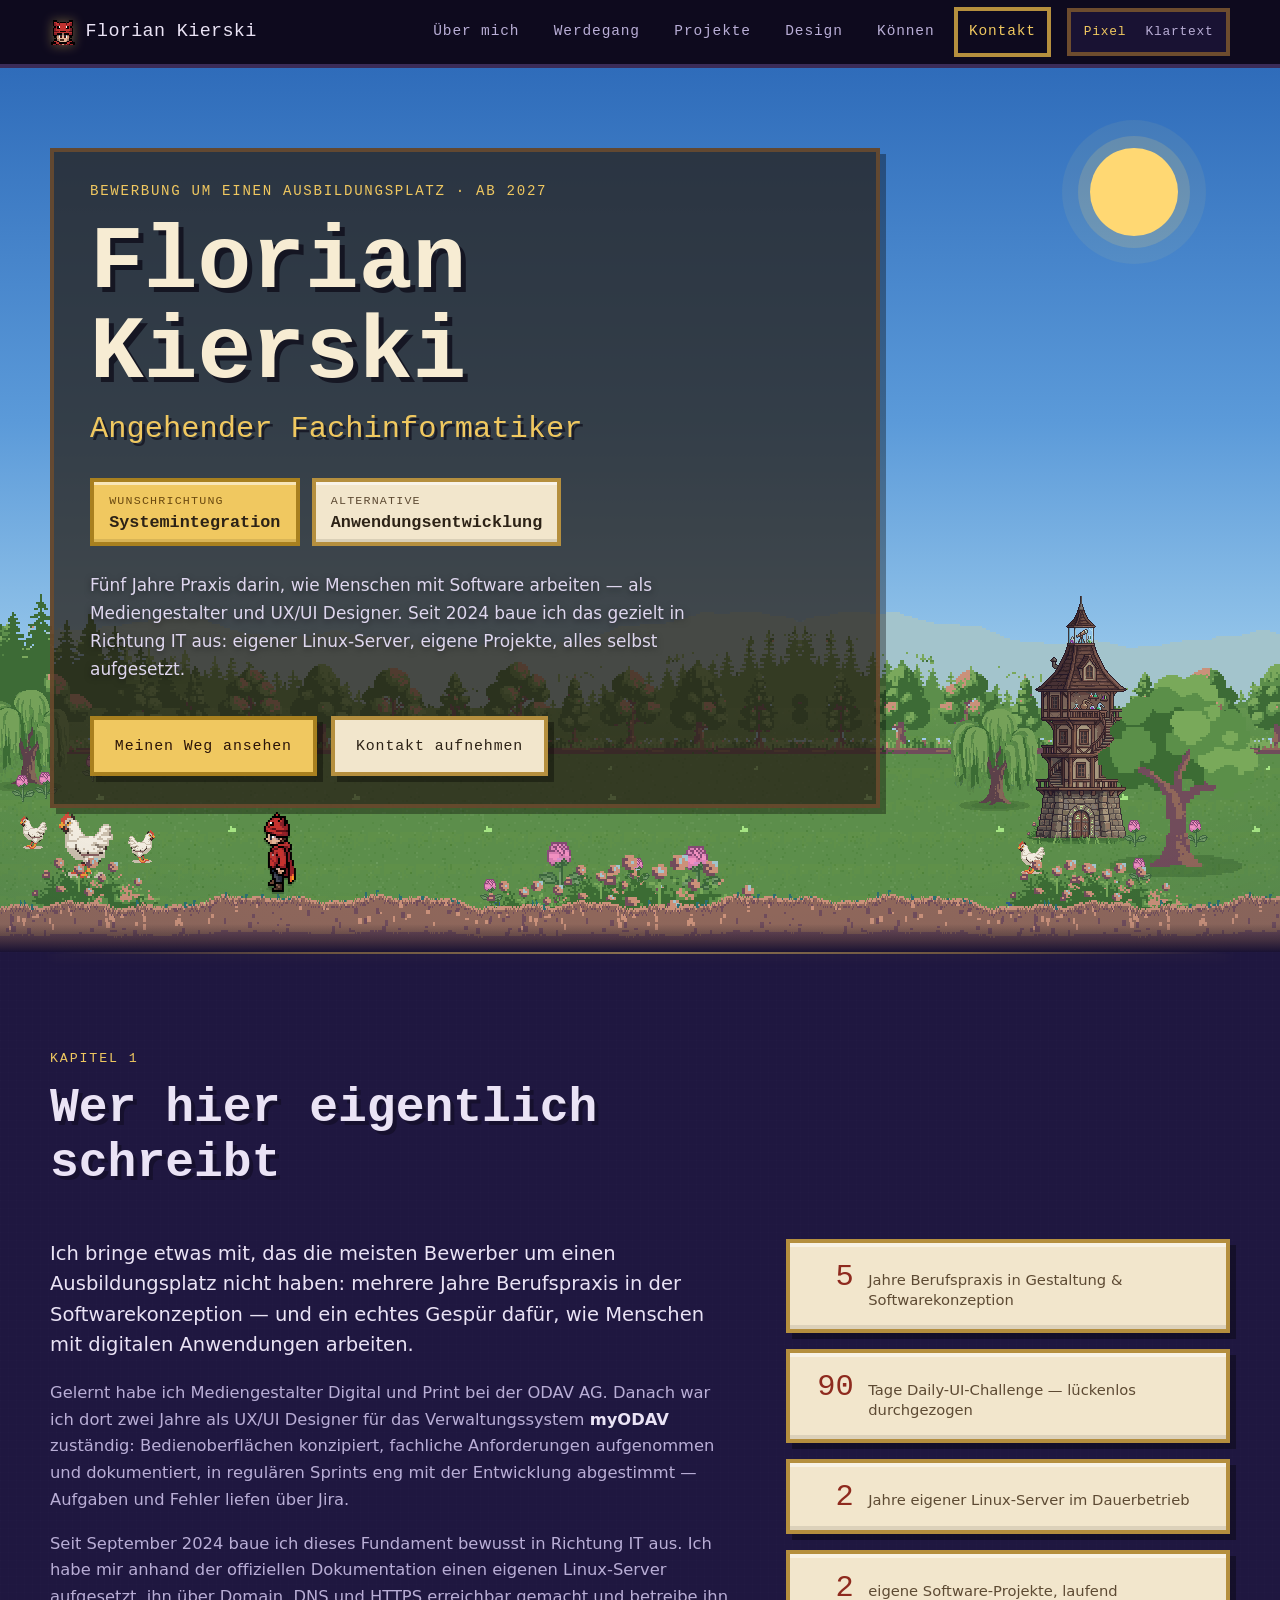
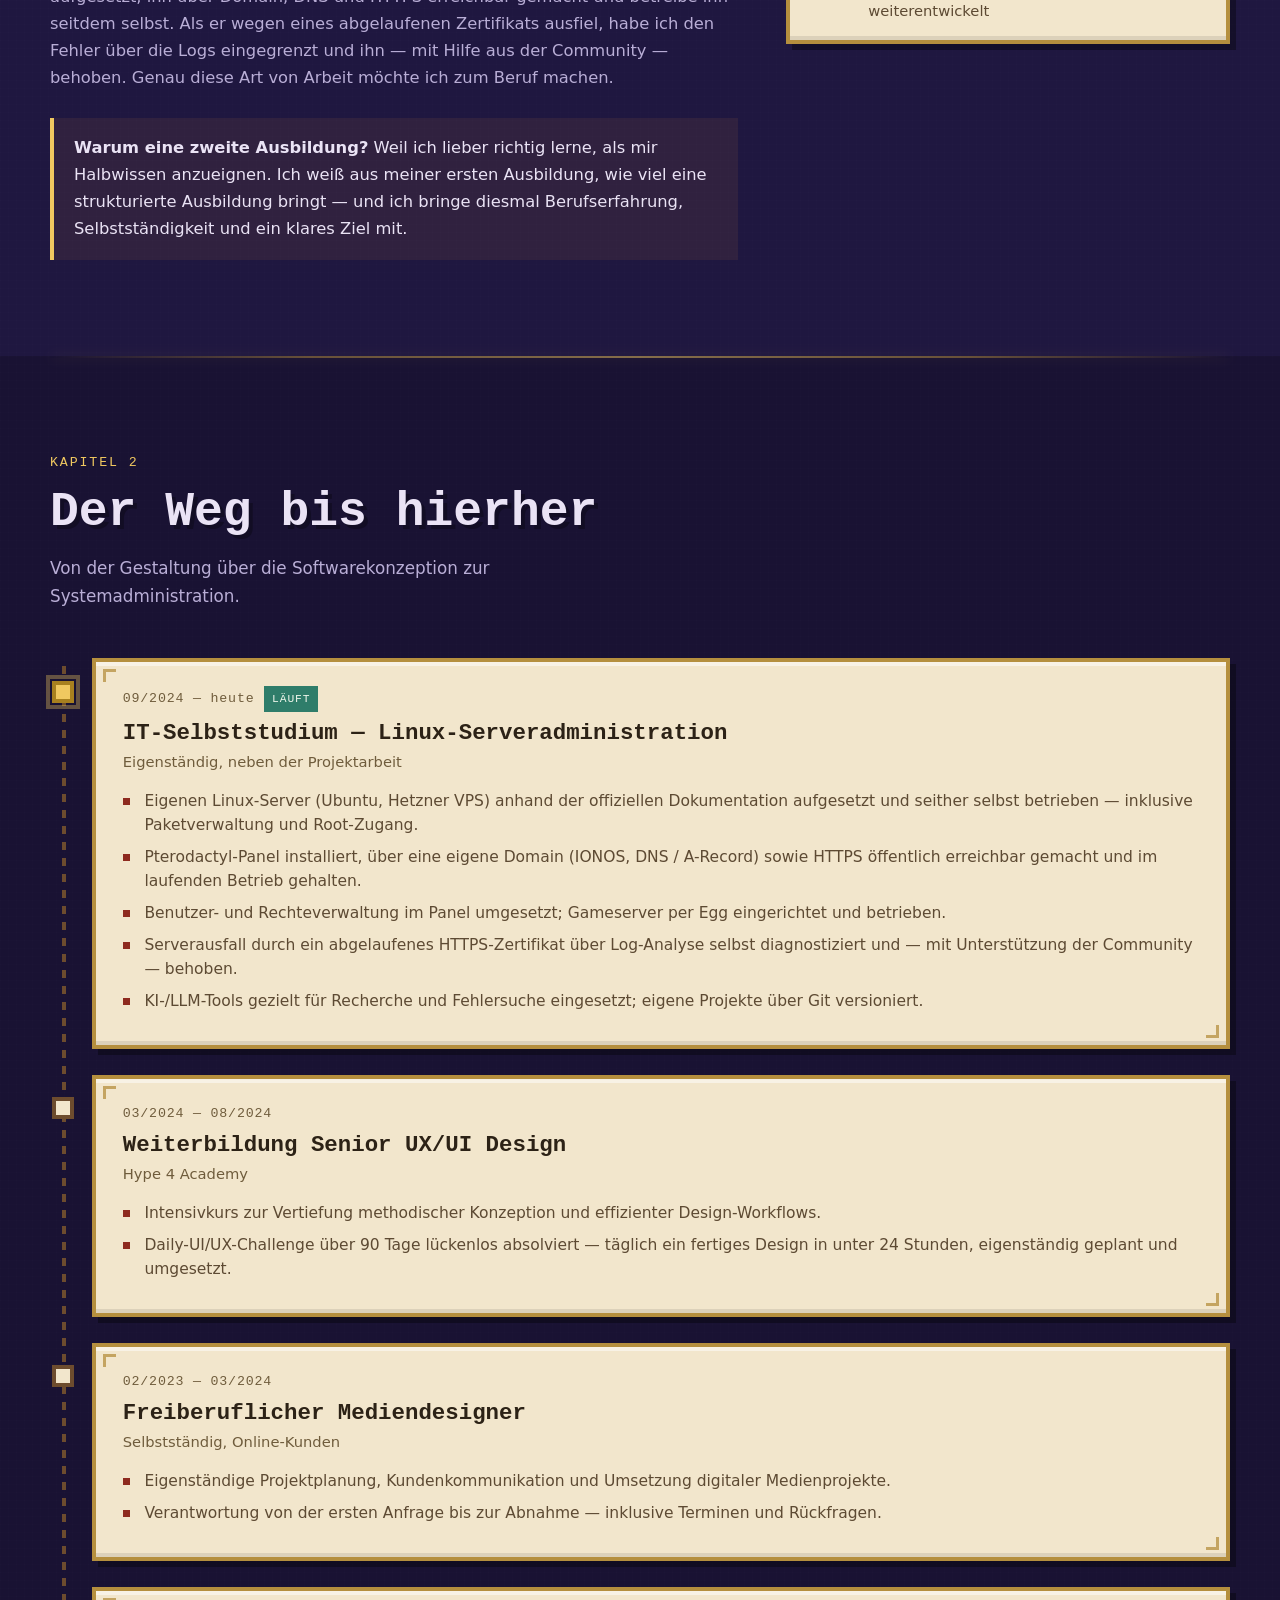
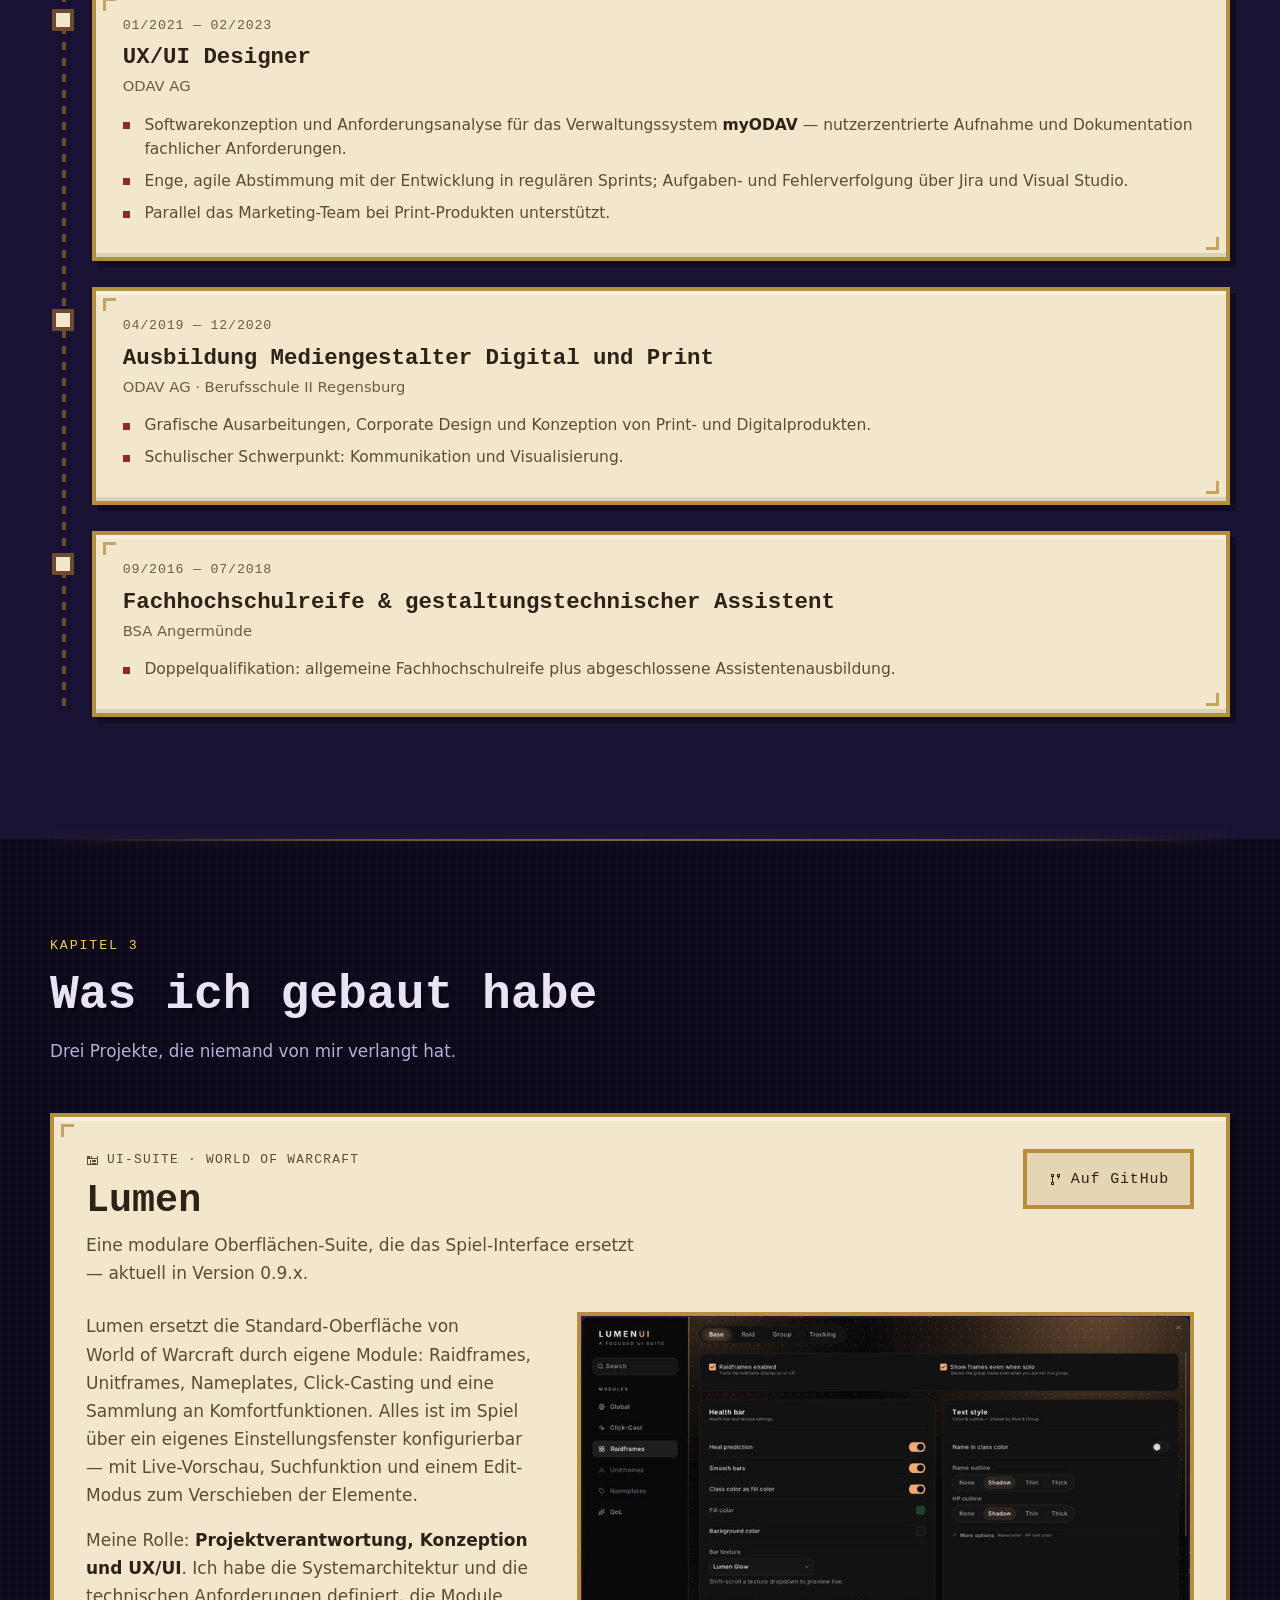
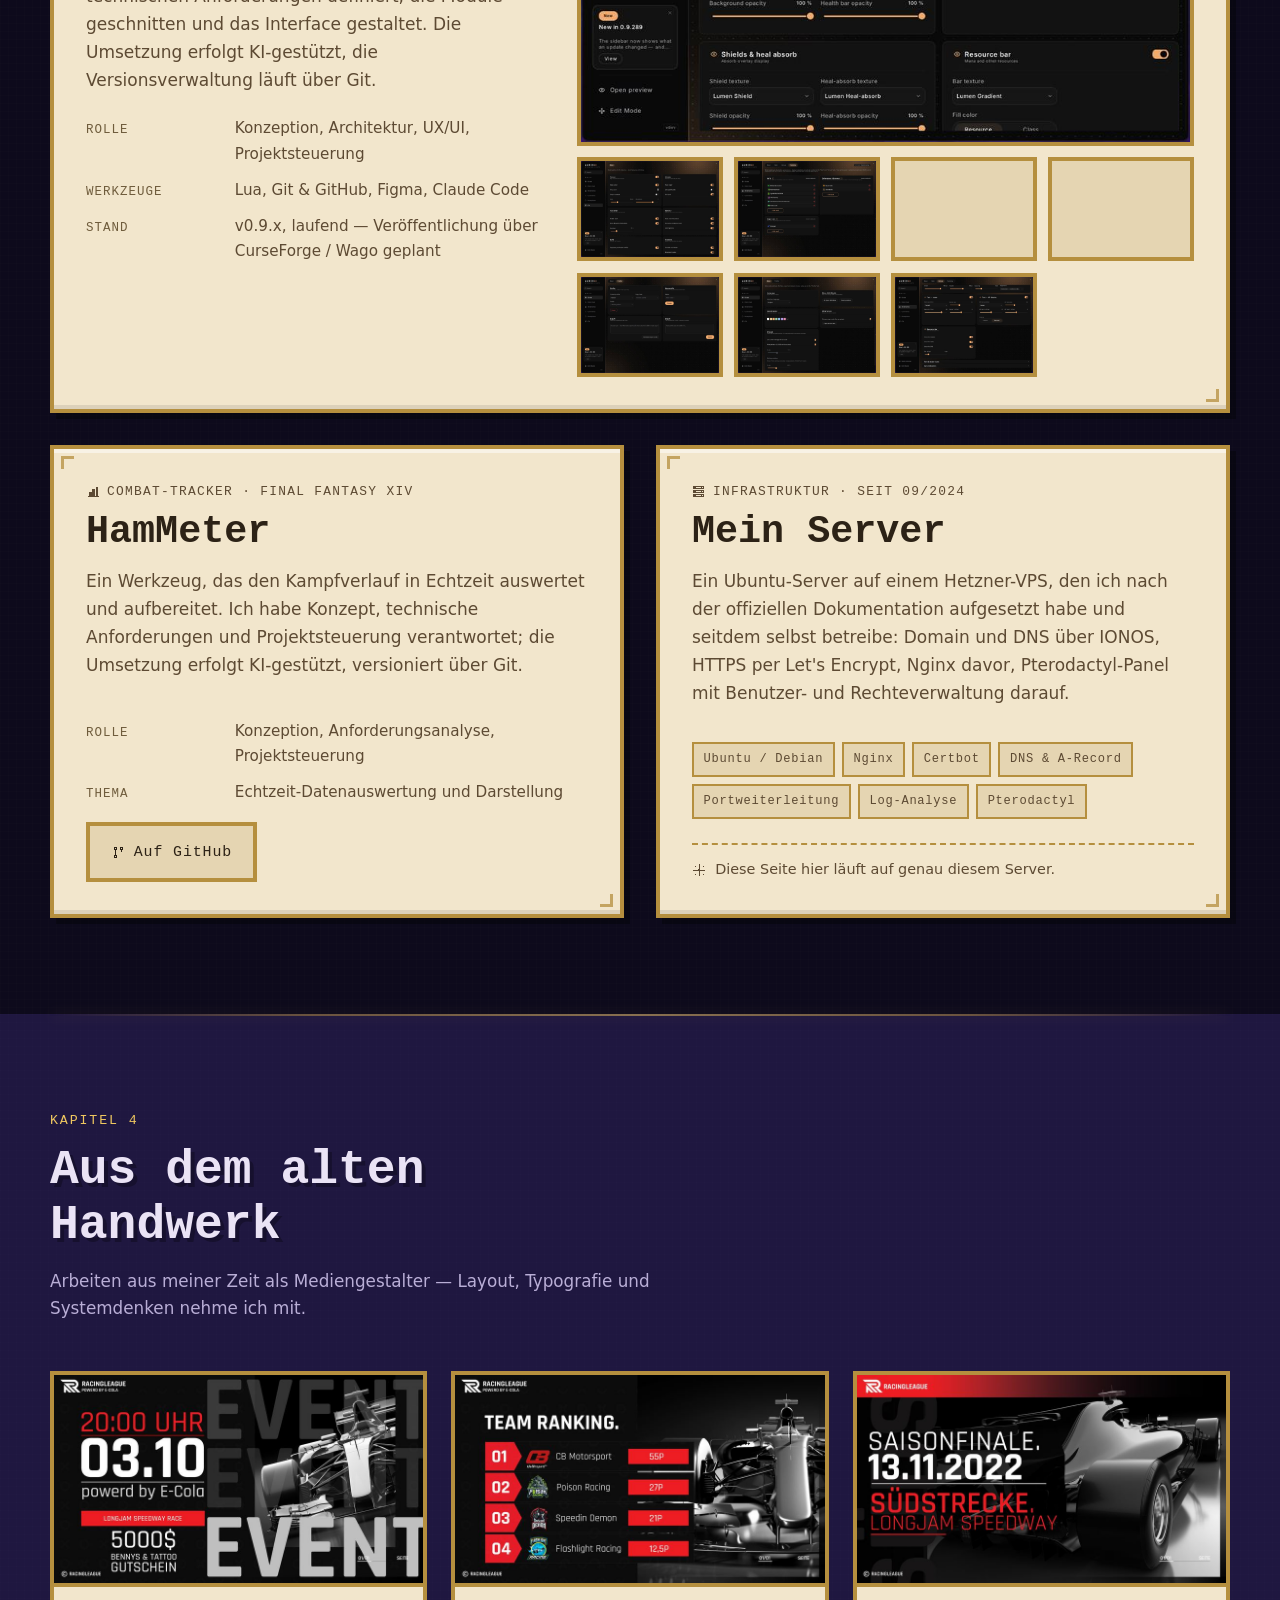
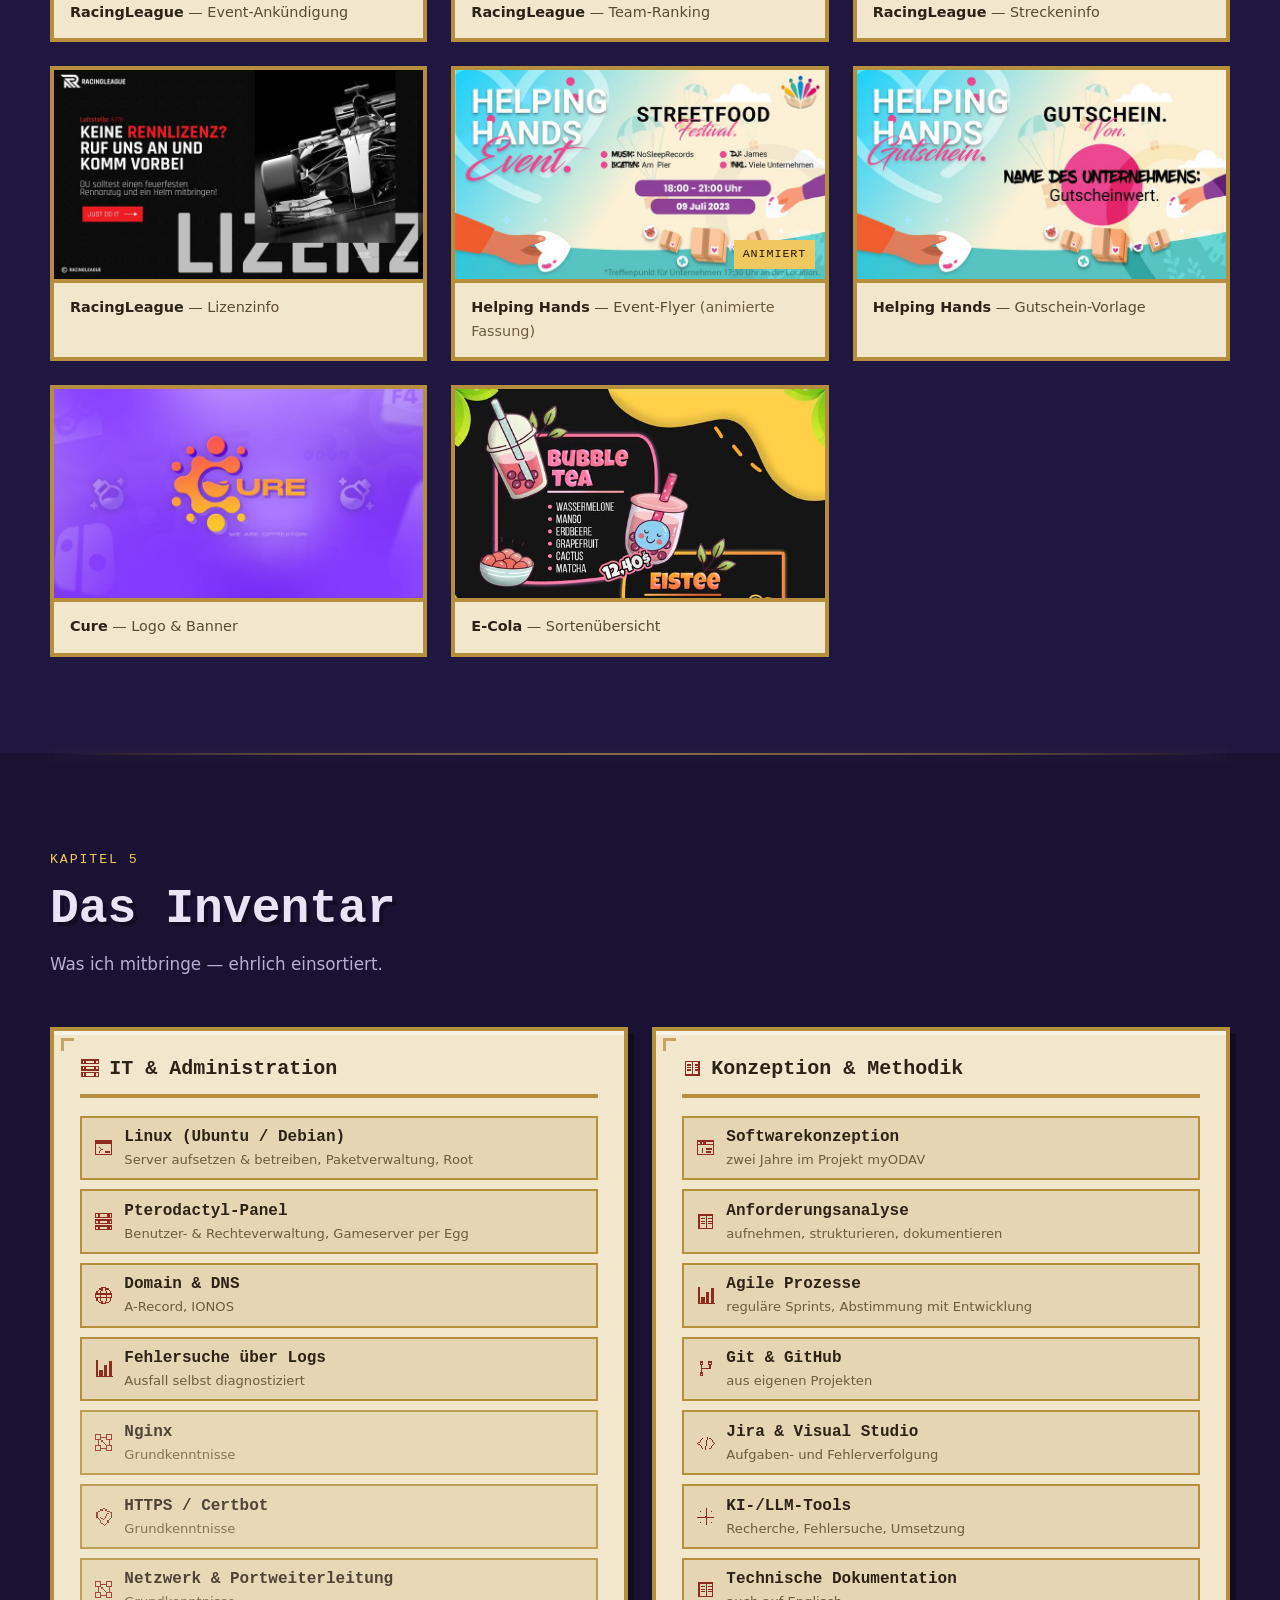
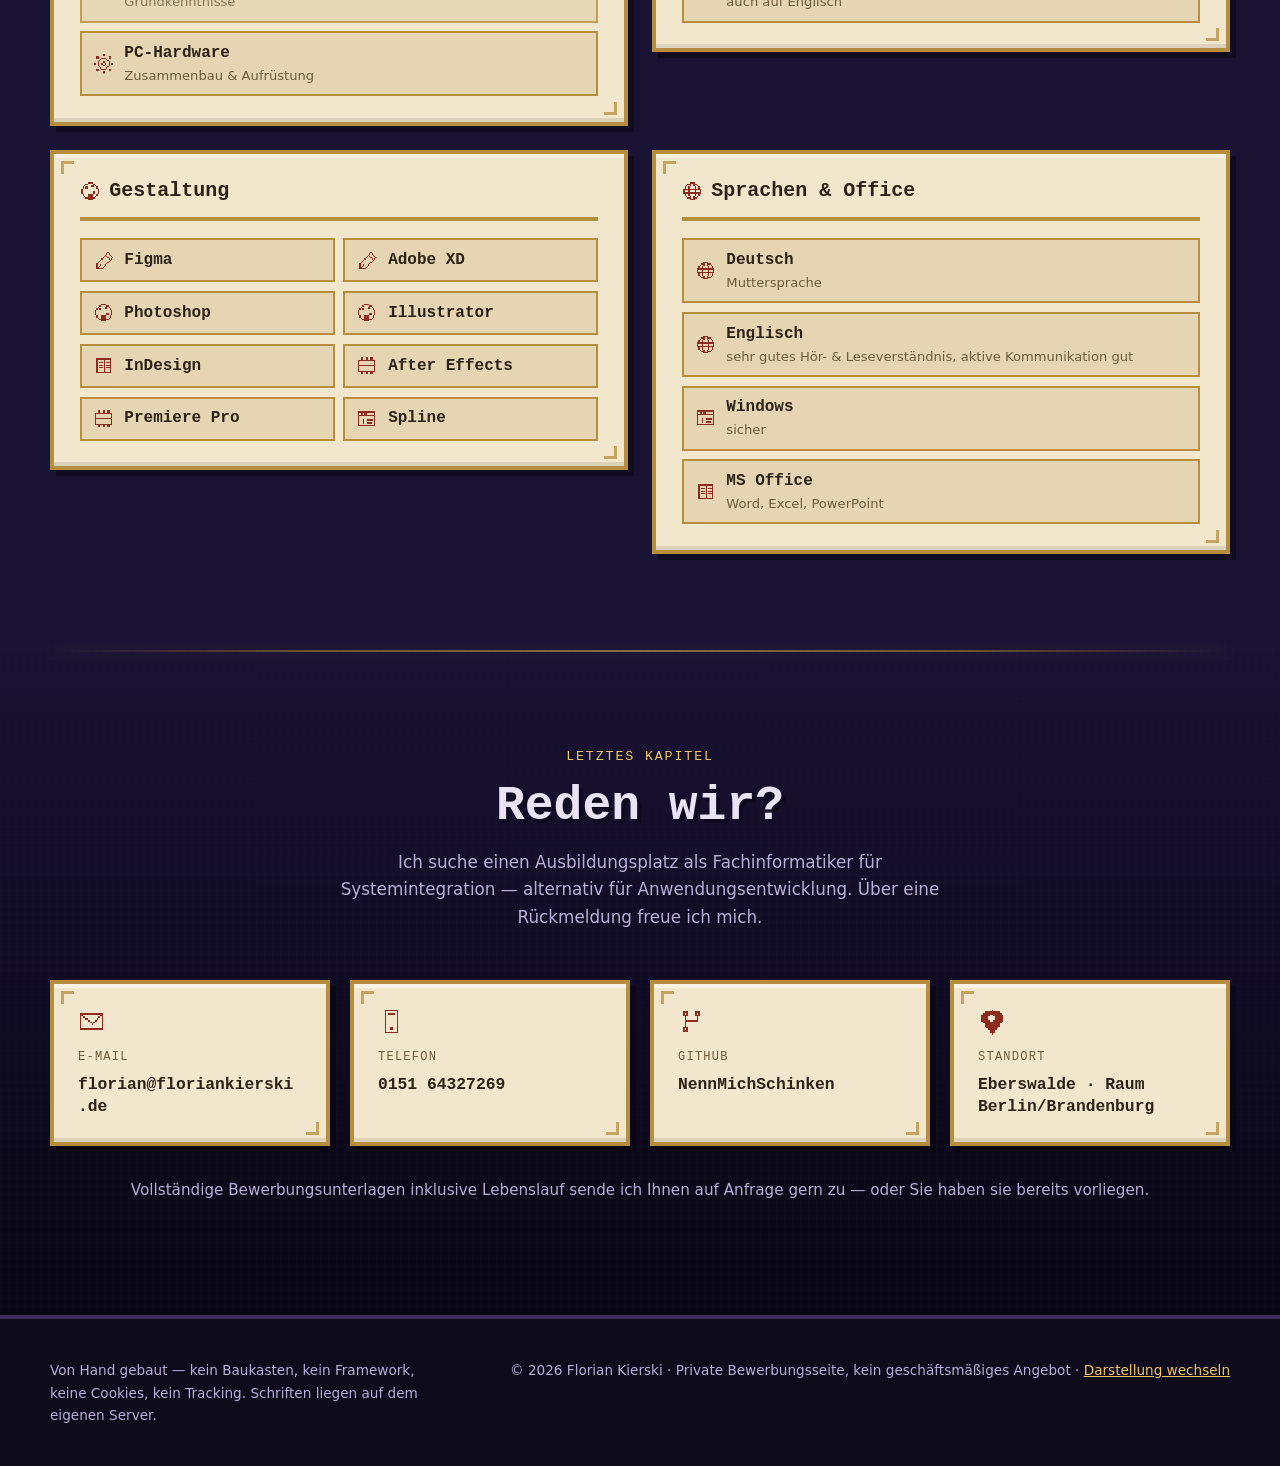
==== commit 32f9d723: "Huehnergruppe links statt Teich, Huhn am Turm eine Stufe kleiner Der Teich ist raus. An seiner Stell" ====
--- a/index.html
+++ b/index.html
@@ -27,7 +27,7 @@
 <link rel="preload" href="/assets/fonts/silkscreen-latin.woff2" as="font" type="font/woff2" crossorigin>
 <link rel="preload" href="/assets/fonts/inter-latin.woff2" as="font" type="font/woff2" crossorigin>
 <!-- ?v= bei jeder Aenderung hochzaehlen, sonst zeigen Browser die alte Fassung -->
-<link rel="stylesheet" href="/assets/css/style.css?v=18">
+<link rel="stylesheet" href="/assets/css/style.css?v=21">
 
 <script>
 /* Gespeicherte Darstellung vor dem ersten Rendern setzen — verhindert Aufblitzen. */
@@ -127,7 +127,6 @@
         <img src="/assets/img/px/tower.png?v=1" alt="" class="prop prop--tower-1" width="99" height="248">
         <img src="/assets/img/px/tree.png?v=1" alt="" class="prop prop--tree-1" width="80" height="101">
         <img src="/assets/img/px/bush.png?v=1" alt="" class="prop prop--bush-1" width="64" height="27">
-        <img src="/assets/img/px/teich.png?v=1" alt="" class="prop prop--teich-1" width="153" height="64">
         <img src="/assets/img/px/bush.png?v=1" alt="" class="prop prop--bush-2" width="64" height="27">
         <img src="/assets/img/px/bush.png?v=1" alt="" class="prop prop--bush-3" width="64" height="27">
         <img src="/assets/img/px/tree2.png?v=1" alt="" class="prop prop--tree2-2" width="86" height="102">
@@ -146,8 +145,12 @@
         <img src="/assets/img/px/bush.png?v=1" alt="" class="prop prop--bush-6" width="64" height="27">
         <img src="/assets/img/px/bush.png?v=1" alt="" class="prop prop--bush-7" width="64" height="27">
         <!-- REQUISITEN ENDE -->
-        <!-- Animiert, deshalb ein span mit Hintergrundbild statt img -->
-        <span class="prop prop--chicken"></span>
+        <!-- Animiert, deshalb spans mit Hintergrundbild statt img.
+             is-west spiegelt die Blickrichtung. -->
+        <span class="prop prop--chicken is-klein prop--chicken-1"></span>
+        <span class="prop prop--chicken is-gross prop--chicken-2"></span>
+        <span class="prop prop--chicken is-klein is-west prop--chicken-3"></span>
+        <span class="prop prop--chicken is-klein prop--chicken-4"></span>
       </div>
     </div>
     <div class="scene__vignette"></div>
@@ -660,6 +663,6 @@
   <button class="lb__nav lb__nav--next" id="lbNext" type="button" aria-label="Nächstes Bild">&#8250;</button>
 </div>
 
-<script src="/assets/js/main.js?v=18" defer></script>
+<script src="/assets/js/main.js?v=21" defer></script>
 </body>
 </html>
--- a/assets/css/style.css
+++ b/assets/css/style.css
@@ -300,7 +300,6 @@
 .prop--tower-1{width:99px;left:80.6%;bottom:38.3%;z-index:63}
 .prop--tree-1{width:160px;left:85.8%;bottom:26.8%;z-index:74}
 .prop--bush-1{width:128px;left:78.9%;bottom:13.6%;z-index:87}
-.prop--teich-1{width:306px;left:1%;bottom:24.3%;z-index:77}
 .prop--bush-2{width:128px;left:2.5%;bottom:14.3%;z-index:87}
 .prop--bush-3{width:64px;left:80.2%;bottom:38.9%;z-index:62}
 .prop--tree2-2{width:86px;left:-1.3%;bottom:57.1%;z-index:44}
@@ -320,29 +319,46 @@
 .prop--bush-7{width:192px;left:46%;bottom:5.7%;z-index:95}
 /* REQUISITEN ENDE */
 
-/* Das Huhn ist kein gewoehnliches Bild, sondern ein Streifen aus neun
-   Einzelbildern, den CSS durchschaltet — dieselbe Technik wie beim Begleiter
-   am unteren Rand. steps(9) springt von Bild zu Bild statt weich zu
-   ueberblenden; alles andere waere bei Pixelgrafik falsch.
-   Es steht bewusst ausserhalb der Markierungen, damit szene-anwenden.py es
-   nicht ueberschreibt. */
+/* ---------- Huehner ----------
+   Kein gewoehnliches Bild, sondern ein Streifen aus neun Einzelbildern, den
+   CSS durchschaltet — dieselbe Technik wie beim Begleiter am unteren Rand.
+   steps(9) springt von Bild zu Bild statt weich zu ueberblenden; alles andere
+   waere bei Pixelgrafik falsch.
+
+   Sie stehen ausserhalb der Markierungen, damit szene-anwenden.py sie nicht
+   ueberschreibt. Die z-index-Werte folgen derselben Rechnung wie dort:
+   100 minus bottom plus 1, also weiter unten = weiter vorn. */
 .prop--chicken{
-  width:80px;height:72px;                  /* 2x von 40x36 */
   background-image:url('/assets/img/px/chicken.png?v=1');
-  background-size:720px 72px;              /* 9 Bilder a 80px */
   background-repeat:no-repeat;
   image-rendering:pixelated;image-rendering:crisp-edges;
-  animation:huhn 1.4s steps(9) infinite;
-}
-@keyframes huhn{from{background-position:0 0}to{background-position:-720px 0}}
-/* Gespiegelt, falls es einmal andersherum schauen soll */
+  animation-duration:1.4s;animation-timing-function:steps(9);
+  animation-iteration-count:infinite;
+}
+/* Zwei Groessen, beide ganze Vielfache der nativen 40x36.
+   Jede braucht ihre eigene Bildfolge: background-position in Prozent bezieht
+   sich auf die Differenz zwischen Rahmen und Kachel, nicht auf die Bildbreite
+   — bei 720px Streifen in 80px Rahmen liefe es dadurch in die falsche
+   Richtung. Deshalb feste Pixelwerte, je 9 Bilder mal Rahmenbreite. */
+.prop--chicken.is-gross{width:80px;height:72px;background-size:720px 72px;
+  animation-name:huhn-gross}
+.prop--chicken.is-klein{width:40px;height:36px;background-size:360px 36px;
+  animation-name:huhn-klein}
+@keyframes huhn-gross{from{background-position:0 0}to{background-position:-720px 0}}
+@keyframes huhn-klein{from{background-position:0 0}to{background-position:-360px 0}}
+
+/* Gespiegelt. transform kippt auch den Ursprung, deshalb steht die Regel
+   NACH den Positionen — sonst kaempft sie mit left/right. */
 .prop--chicken.is-west{transform:scaleX(-1)}
-/* Vor dem Turm (der steht bei left:80.6%), etwas tiefer — dadurch wirkt es
-   naeher am Betrachter. bottom:27% ist wichtig: darunter liegen die 64px der
-   Erdkante, dort staende es auf der Boeschung statt in der Wiese.
-   Links verankert wie alle uebrigen Requisiten, damit es beim Verbreitern
-   des Fensters mit dem Turm zusammenbleibt. */
-.prop--chicken{left:79%;bottom:27%;z-index:74}
+
+/* Eines vor dem Turm, drei links in der Wiese, wo vorher der Teich lag.
+   Unterschiedliche Groessen und Blickrichtungen, und jedes pickt zu einem
+   anderen Zeitpunkt — im Gleichtakt sieht eine Gruppe aufgezogen aus. */
+.prop--chicken-1{left:79%;bottom:27%;z-index:74}
+.prop--chicken-2{left:3.5%;bottom:25%;z-index:76;animation-delay:-.45s}
+.prop--chicken-3{left:9.5%;bottom:31%;z-index:70;animation-delay:-.9s}
+.prop--chicken-4{left:1%;bottom:36%;z-index:65;animation-delay:-1.15s}
+
 @media (max-width:1000px){.prop--chicken{display:none}}
 /* Unter 1180 px wird es rechts eng, unter 1000 px steht der Baum hinter der
    Tafel — dann weicht er, wie der Begleiter auch. */
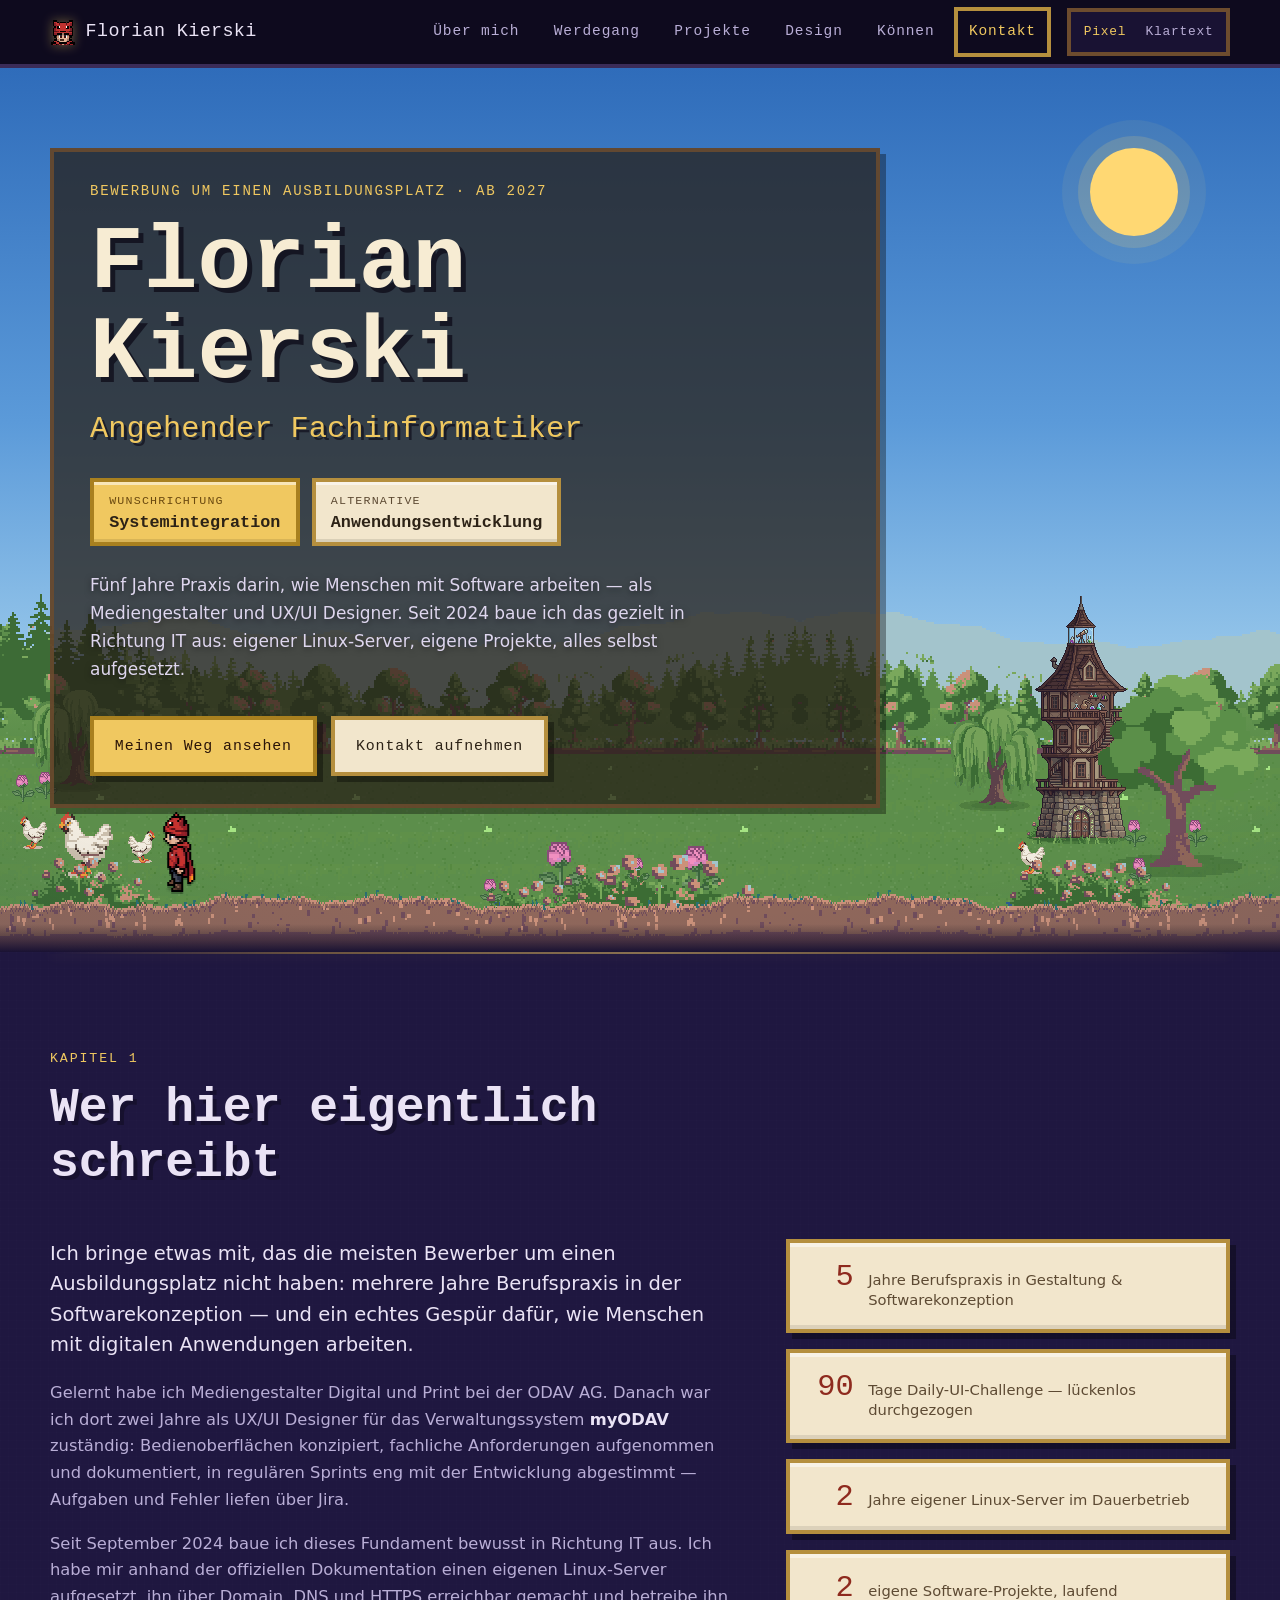
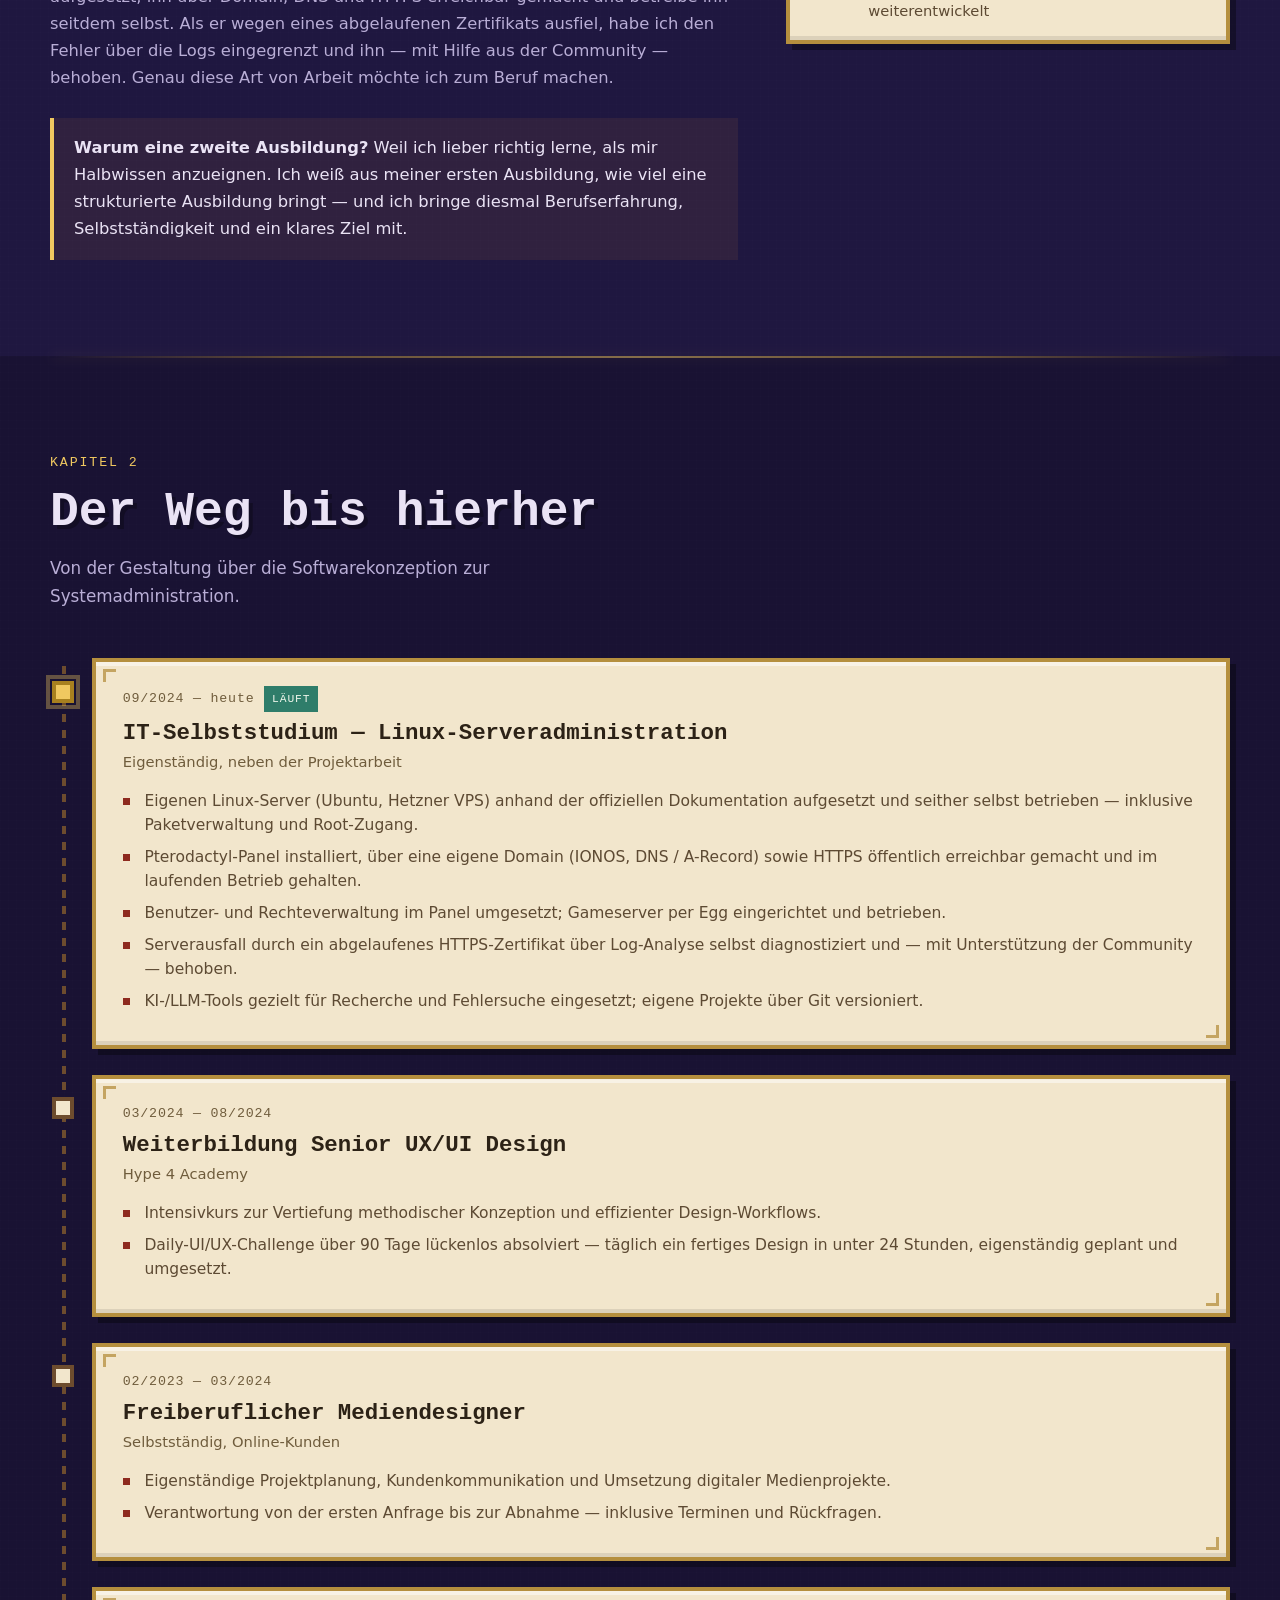
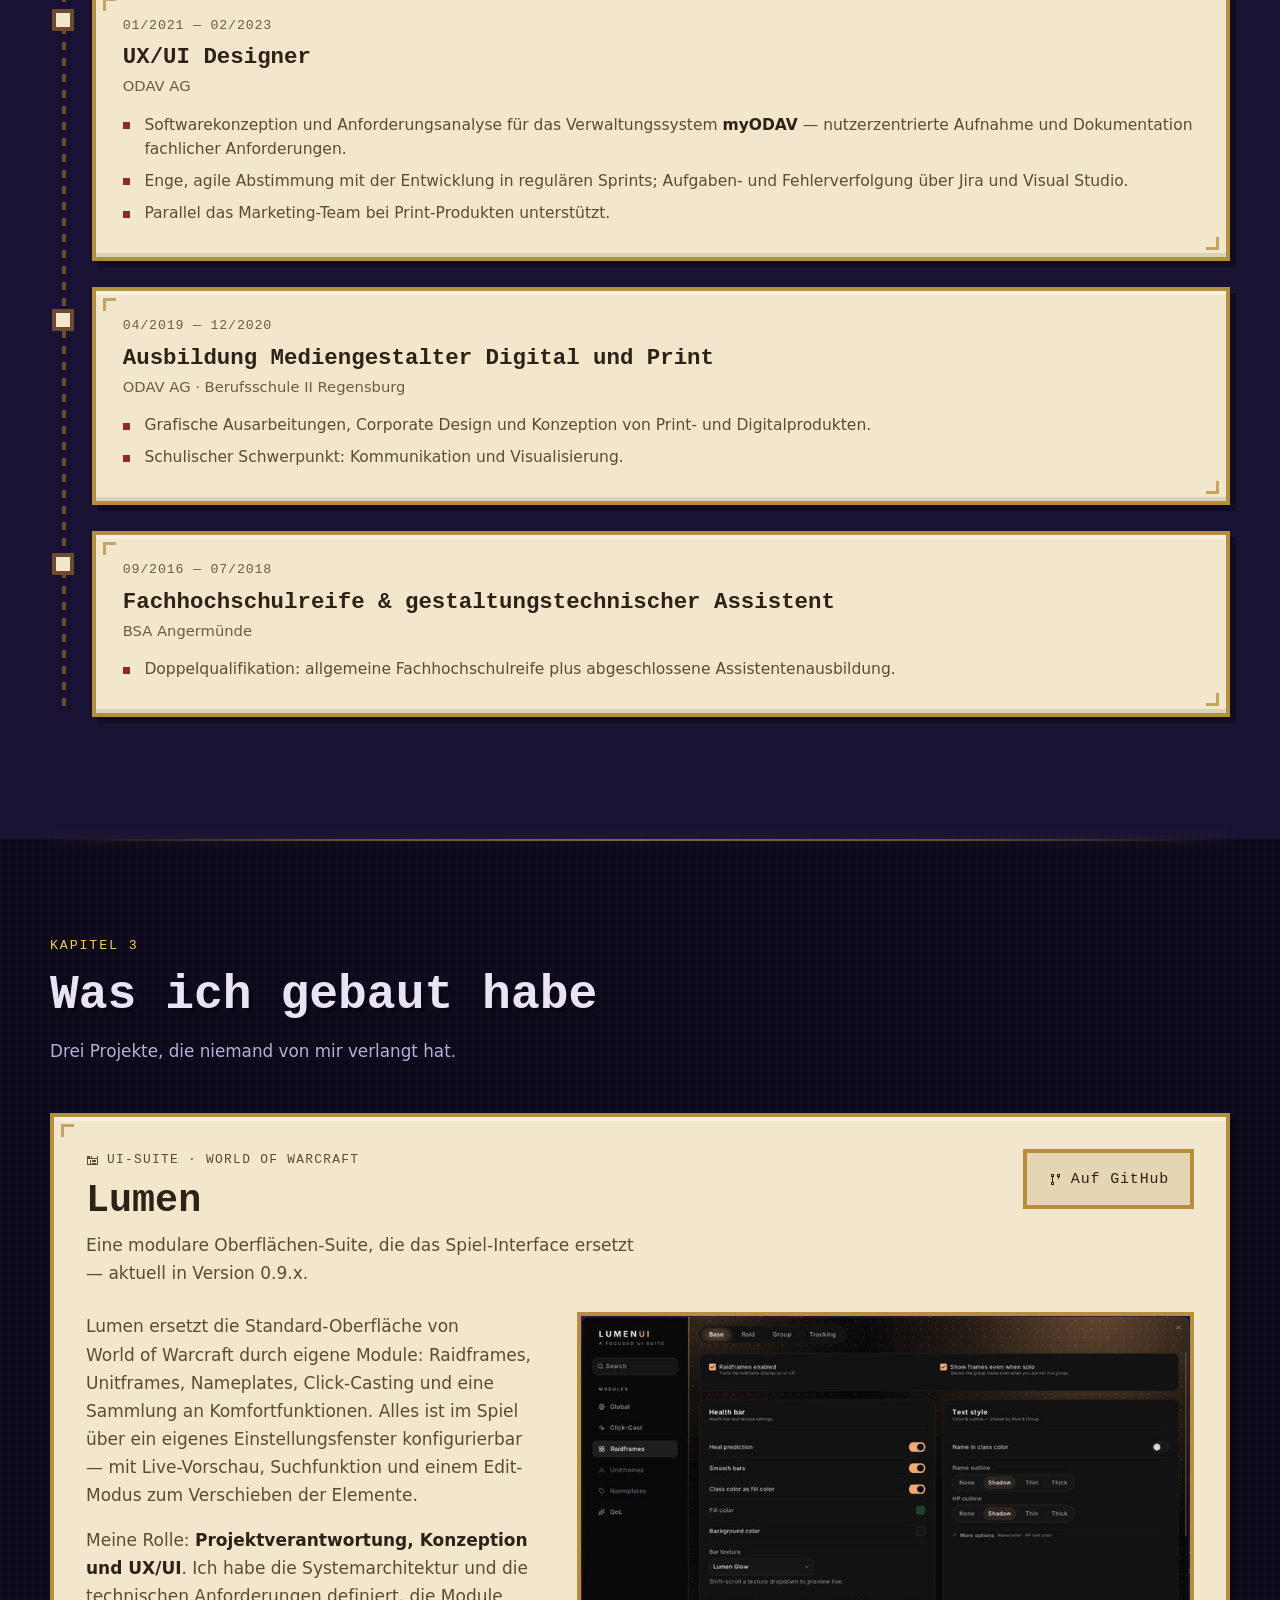
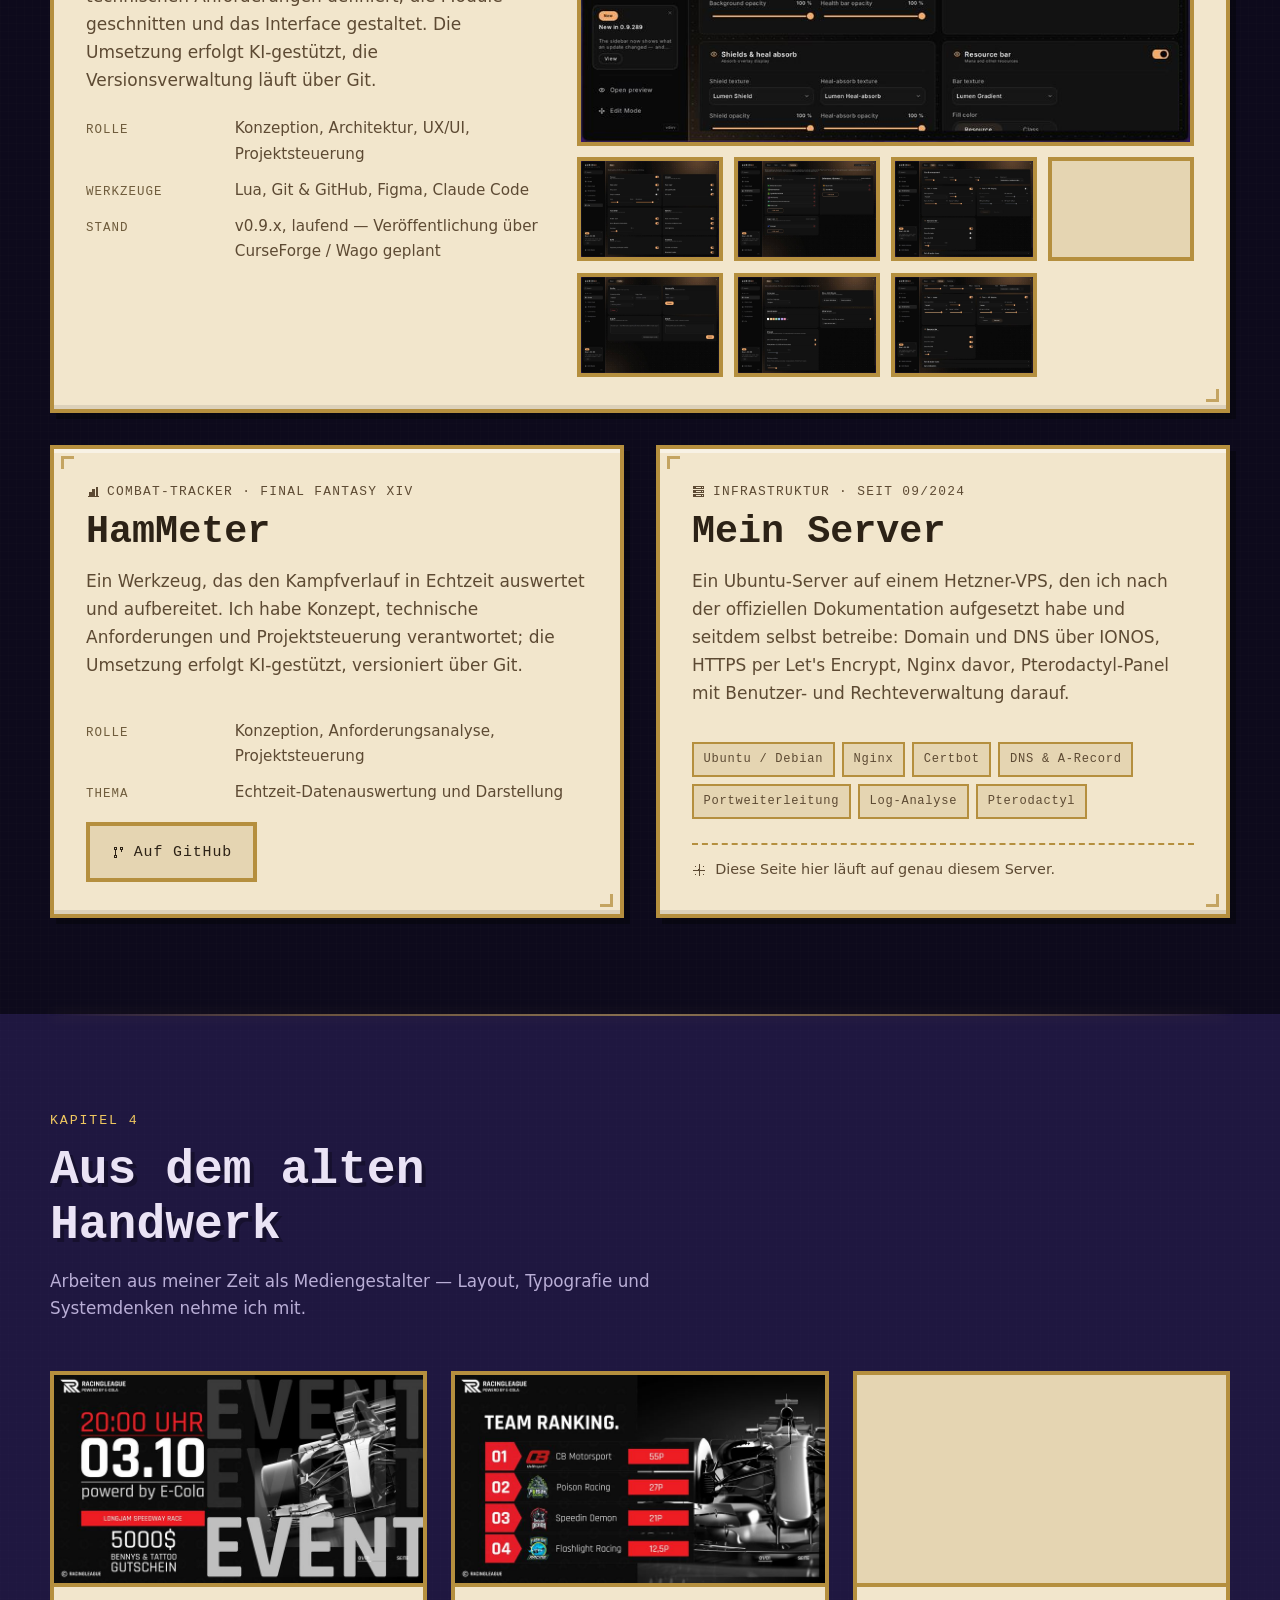
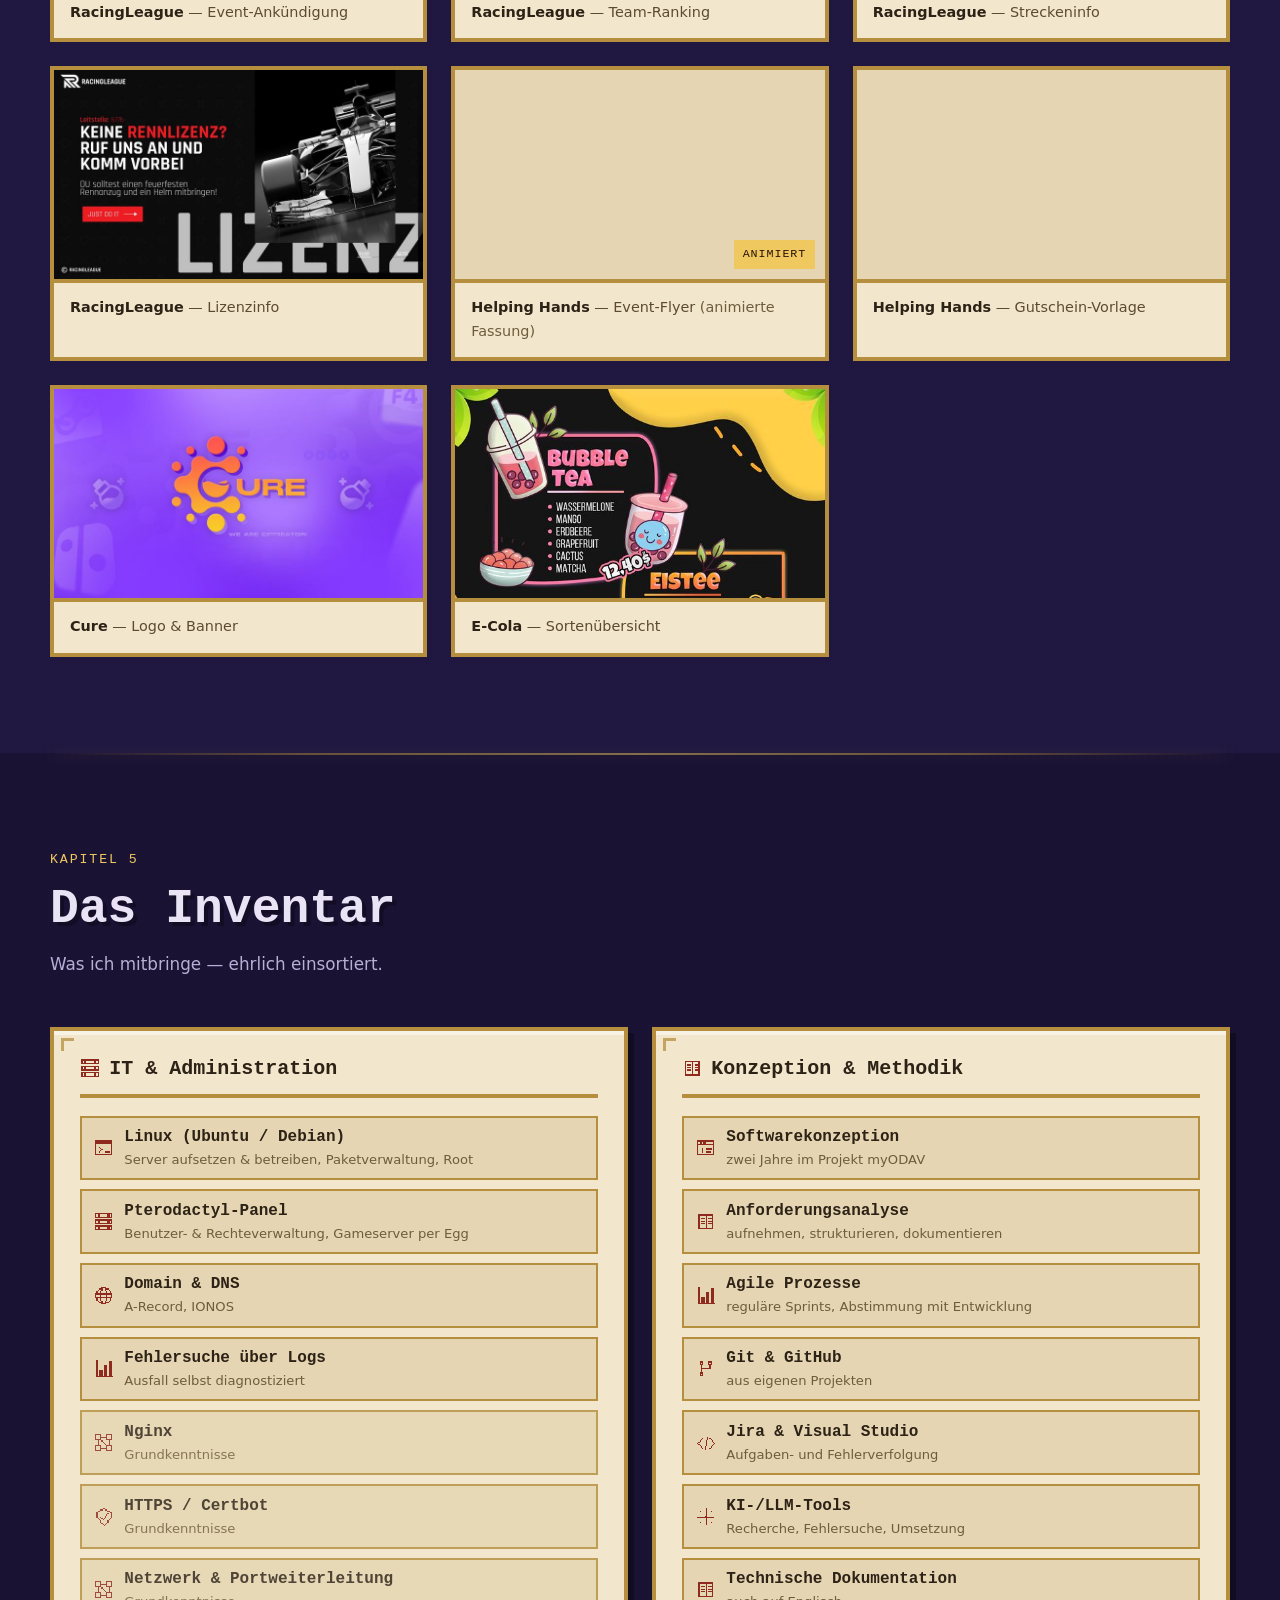
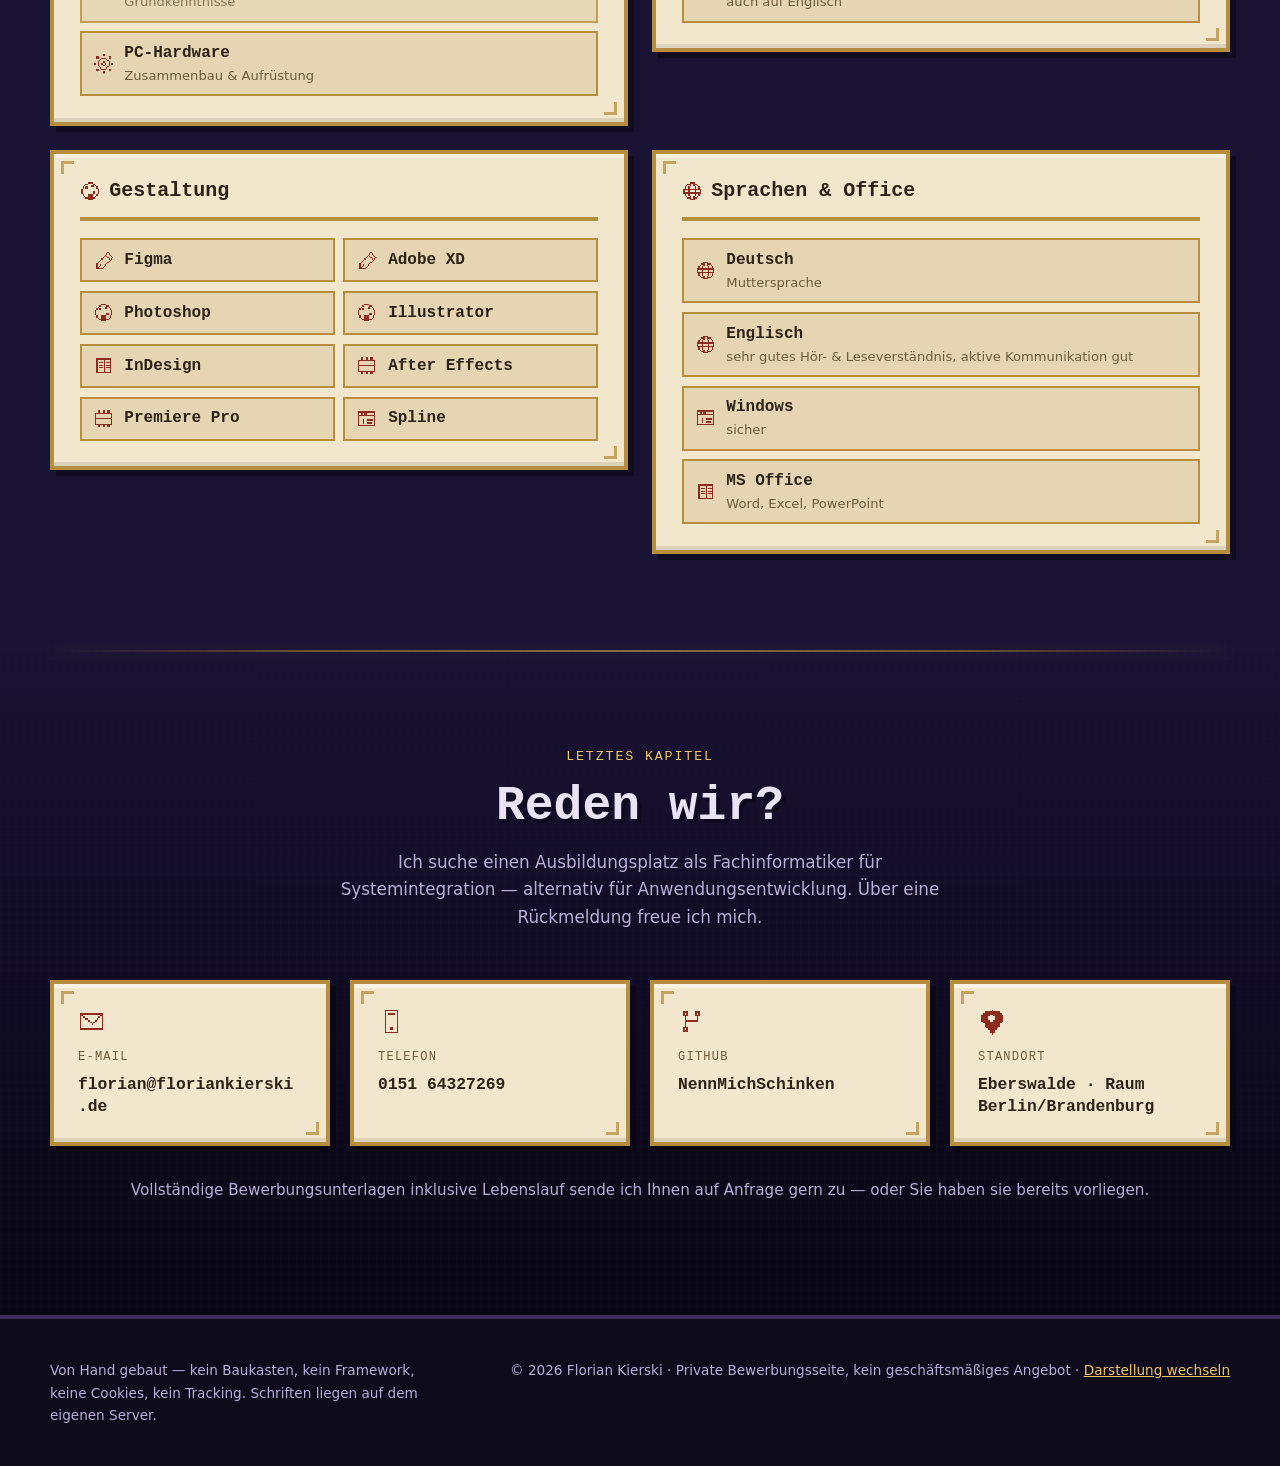
==== commit bf31c0af: "Linke Weide vollstaendig ins Bild geholt tree2-2 stand auf left:-1.3% und ragte dadurch ueber den li" ====
--- a/index.html
+++ b/index.html
@@ -27,7 +27,7 @@
 <link rel="preload" href="/assets/fonts/silkscreen-latin.woff2" as="font" type="font/woff2" crossorigin>
 <link rel="preload" href="/assets/fonts/inter-latin.woff2" as="font" type="font/woff2" crossorigin>
 <!-- ?v= bei jeder Aenderung hochzaehlen, sonst zeigen Browser die alte Fassung -->
-<link rel="stylesheet" href="/assets/css/style.css?v=21">
+<link rel="stylesheet" href="/assets/css/style.css?v=22">
 
 <script>
 /* Gespeicherte Darstellung vor dem ersten Rendern setzen — verhindert Aufblitzen. */
@@ -663,6 +663,6 @@
   <button class="lb__nav lb__nav--next" id="lbNext" type="button" aria-label="Nächstes Bild">&#8250;</button>
 </div>
 
-<script src="/assets/js/main.js?v=21" defer></script>
+<script src="/assets/js/main.js?v=22" defer></script>
 </body>
 </html>
--- a/assets/css/style.css
+++ b/assets/css/style.css
@@ -302,7 +302,7 @@
 .prop--bush-1{width:128px;left:78.9%;bottom:13.6%;z-index:87}
 .prop--bush-2{width:128px;left:2.5%;bottom:14.3%;z-index:87}
 .prop--bush-3{width:64px;left:80.2%;bottom:38.9%;z-index:62}
-.prop--tree2-2{width:86px;left:-1.3%;bottom:57.1%;z-index:44}
+.prop--tree2-2{width:86px;left:2.5%;bottom:57.1%;z-index:44}
 .prop--flower1-1{width:23px;left:87.8%;bottom:37.5%;z-index:63}
 .prop--flower1-2{width:23px;left:92.6%;bottom:37.5%;z-index:63}
 .prop--flower1-3{width:23px;left:88.2%;bottom:23.9%;z-index:77}
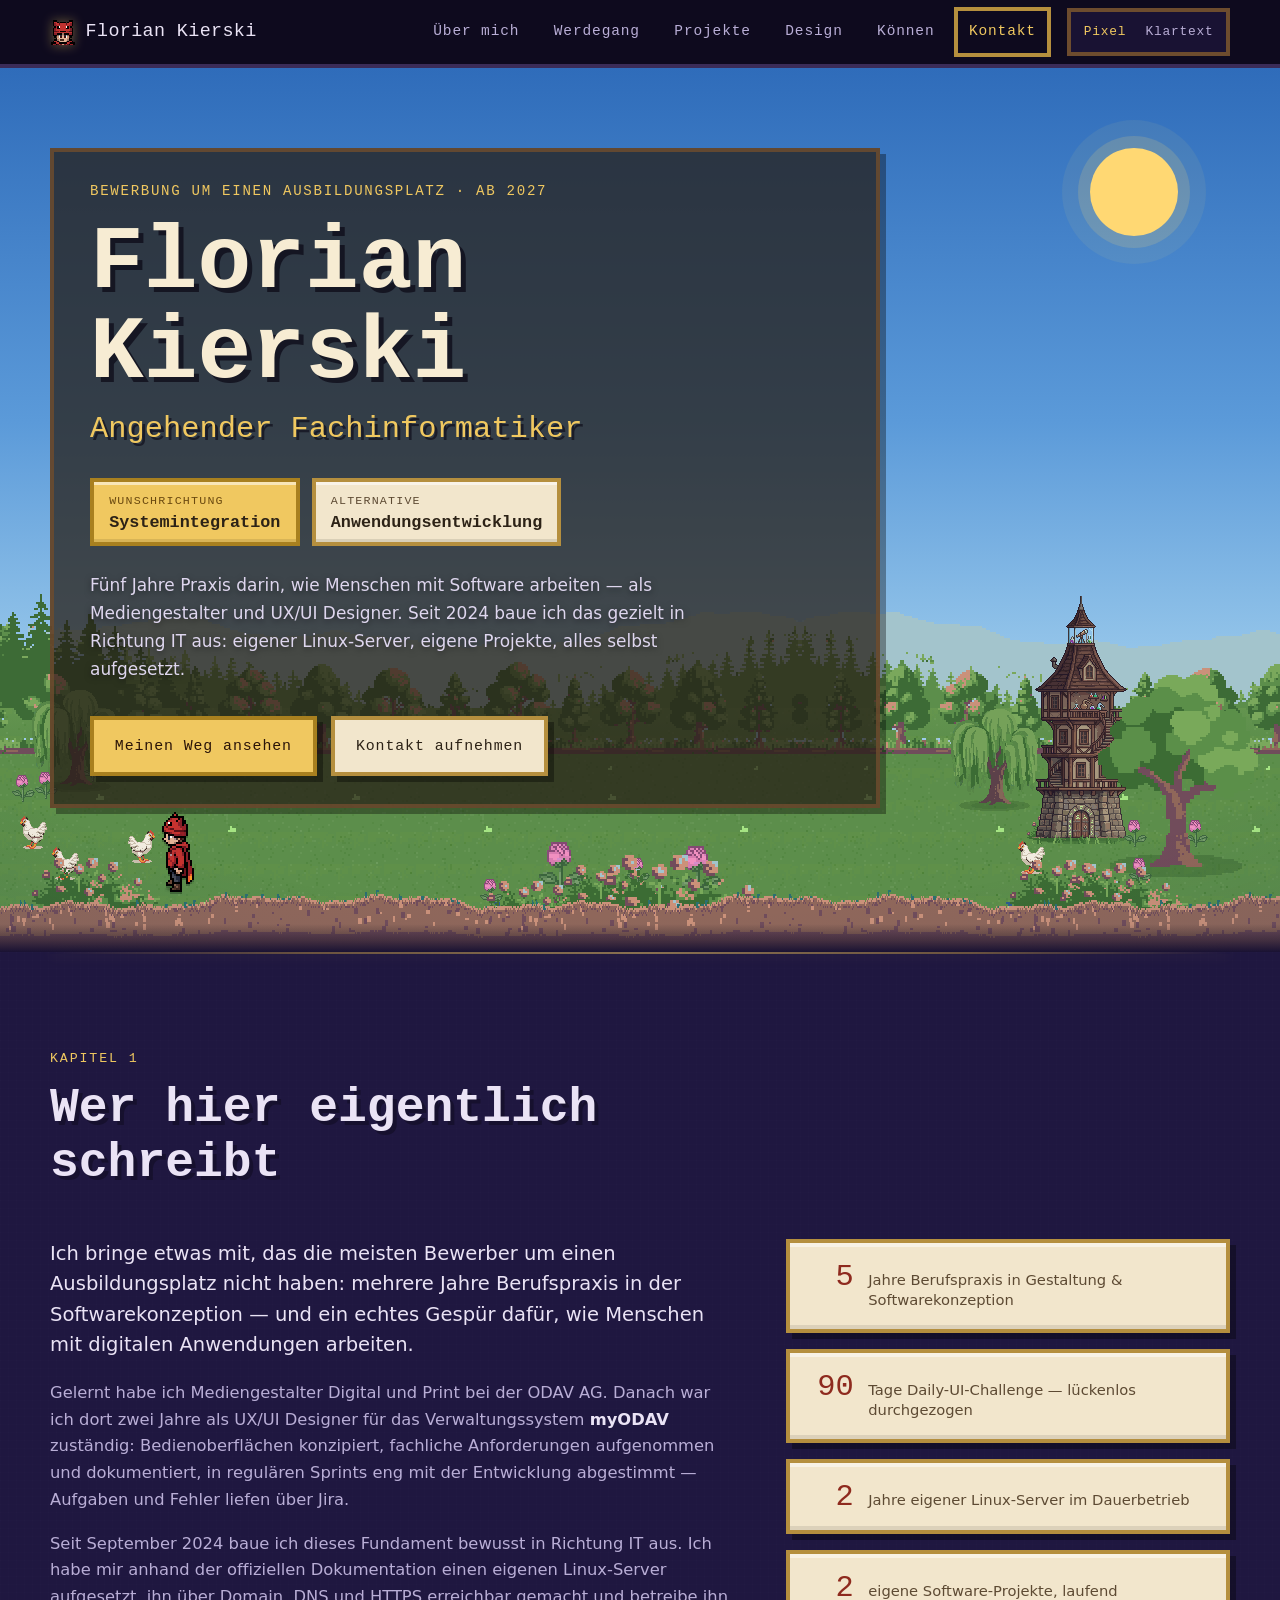
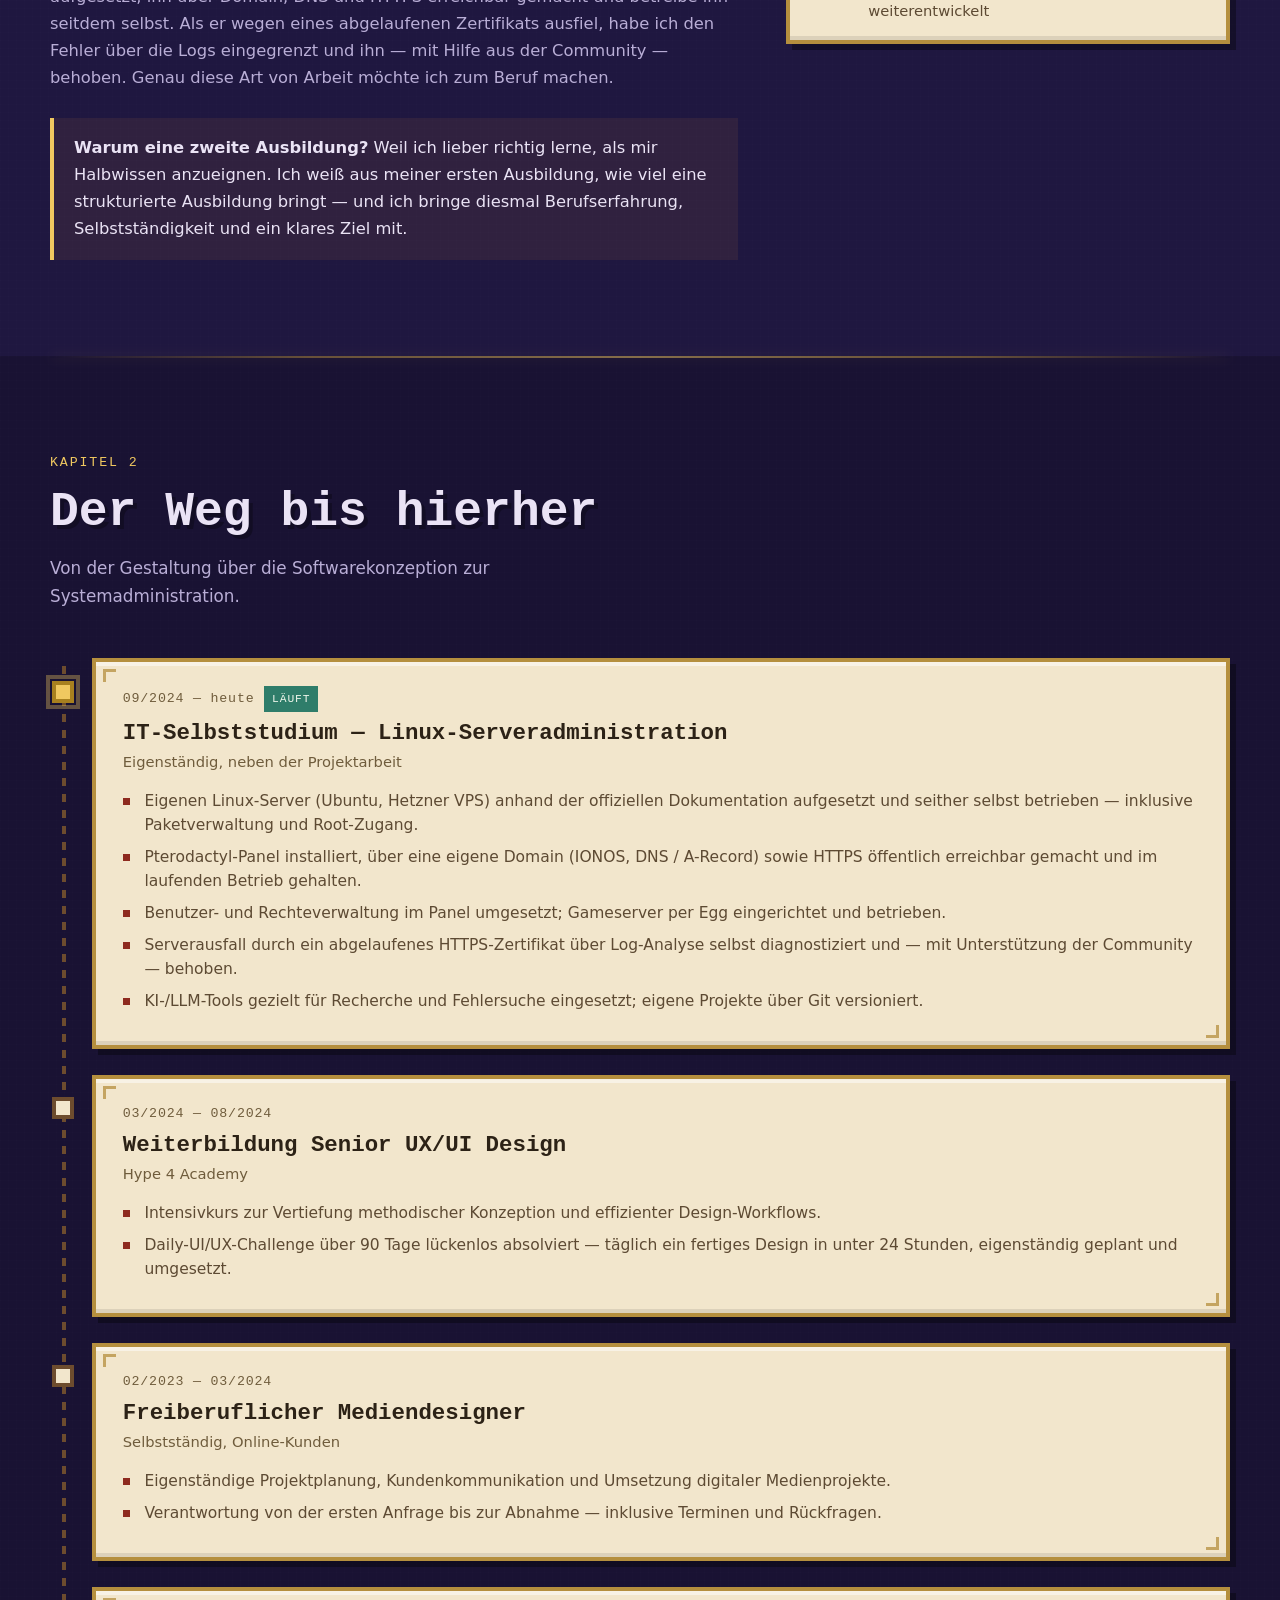
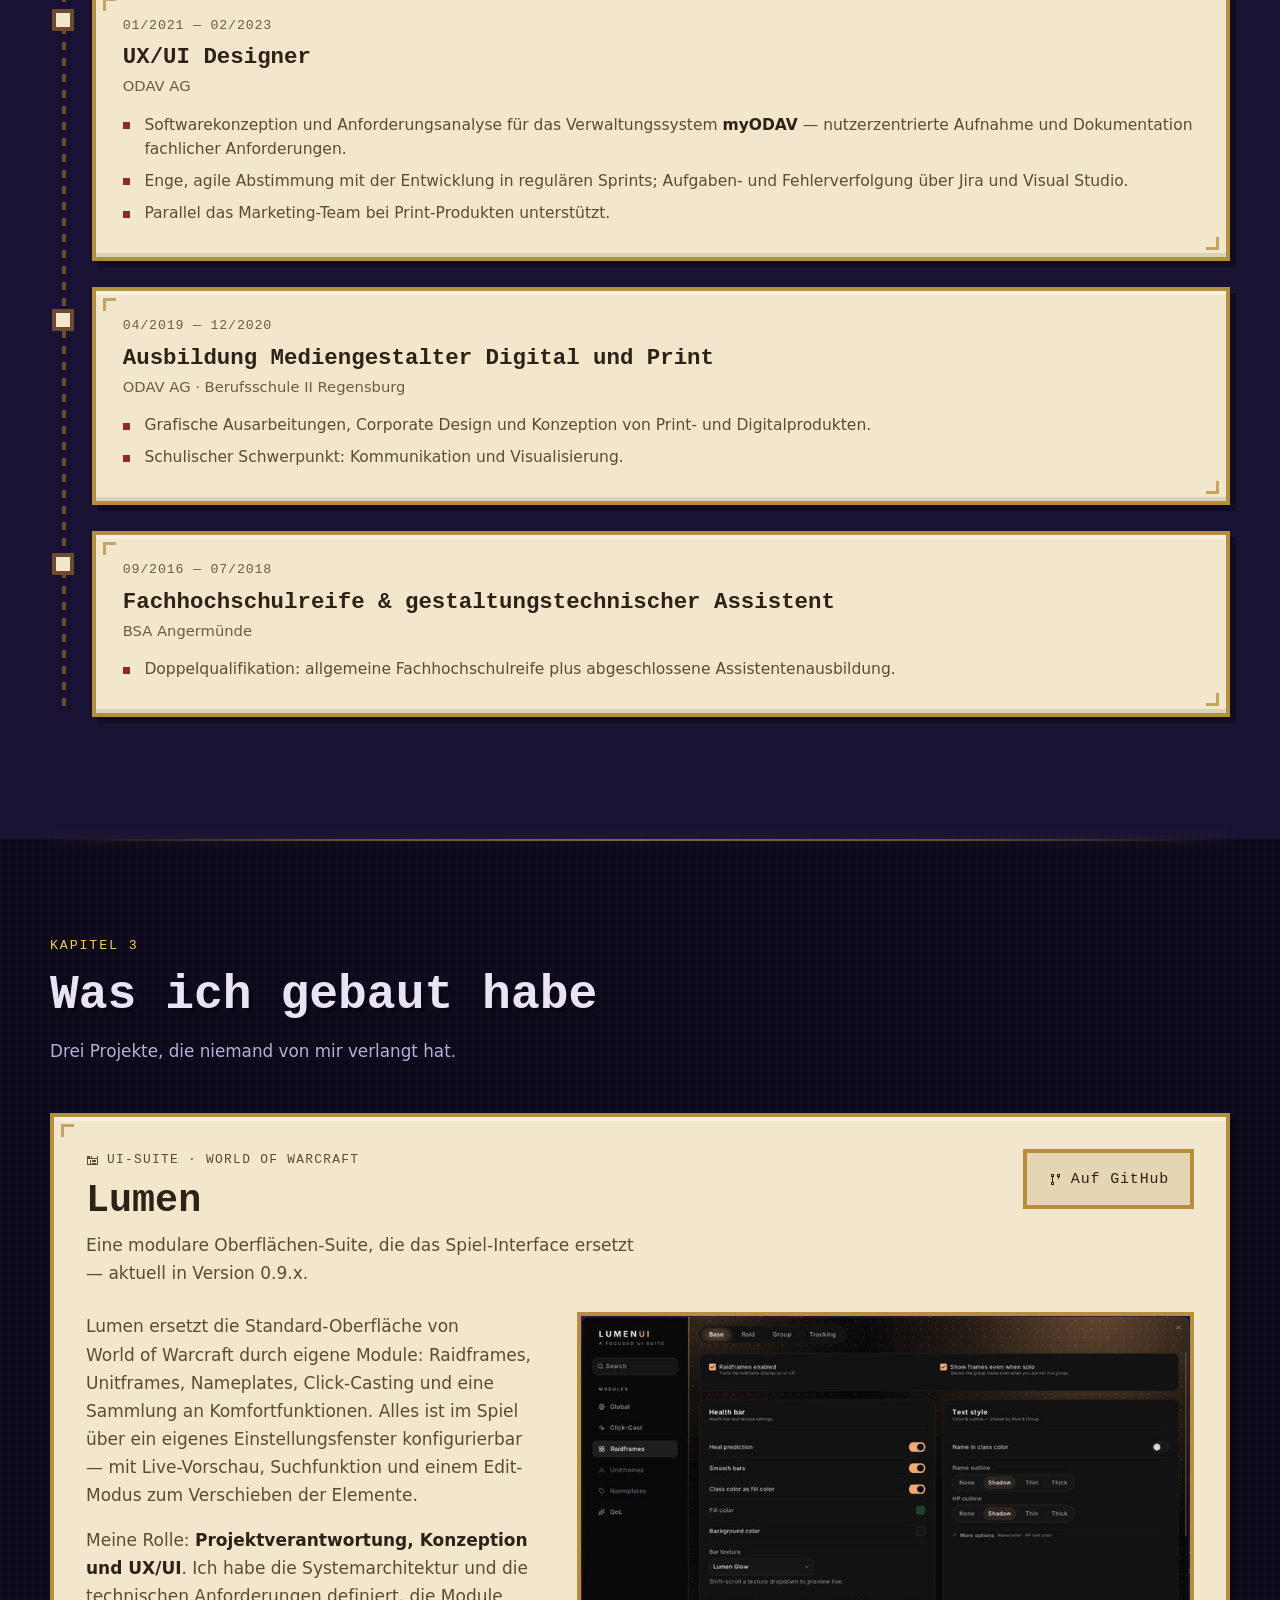
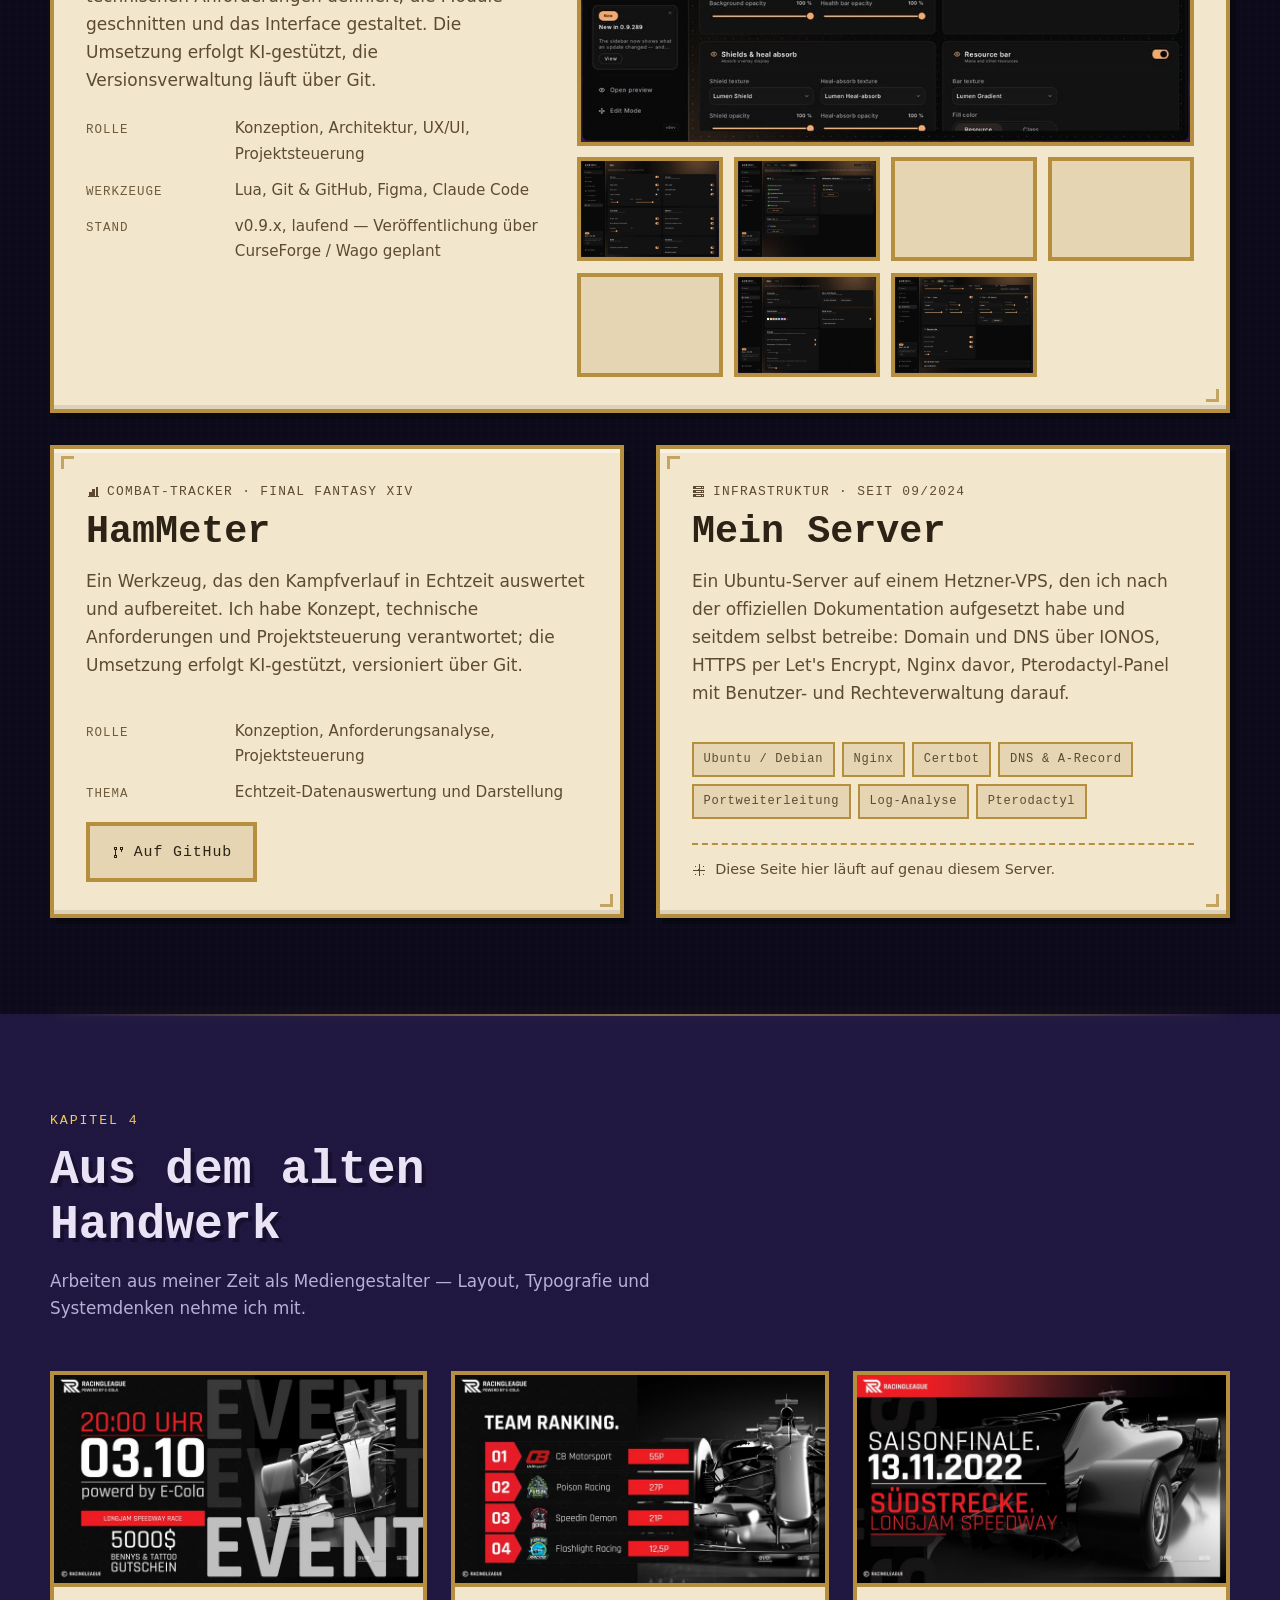
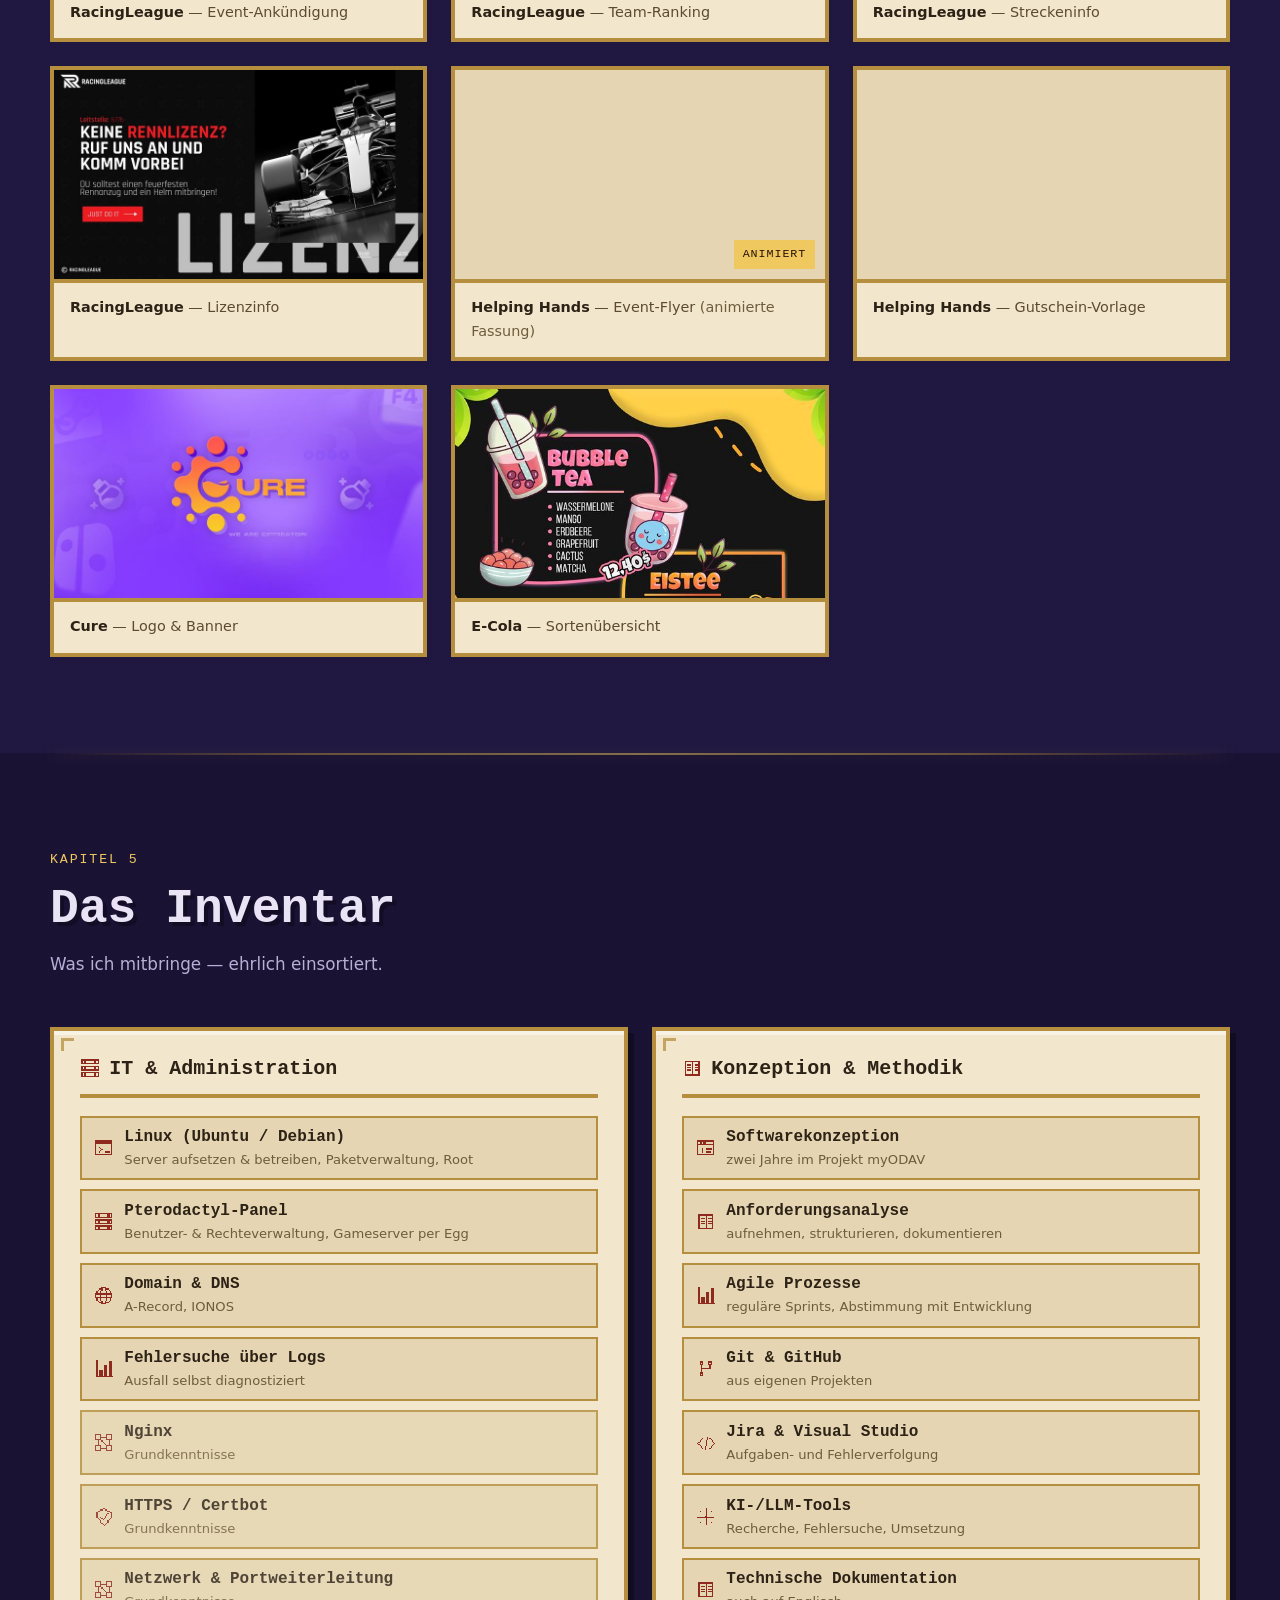
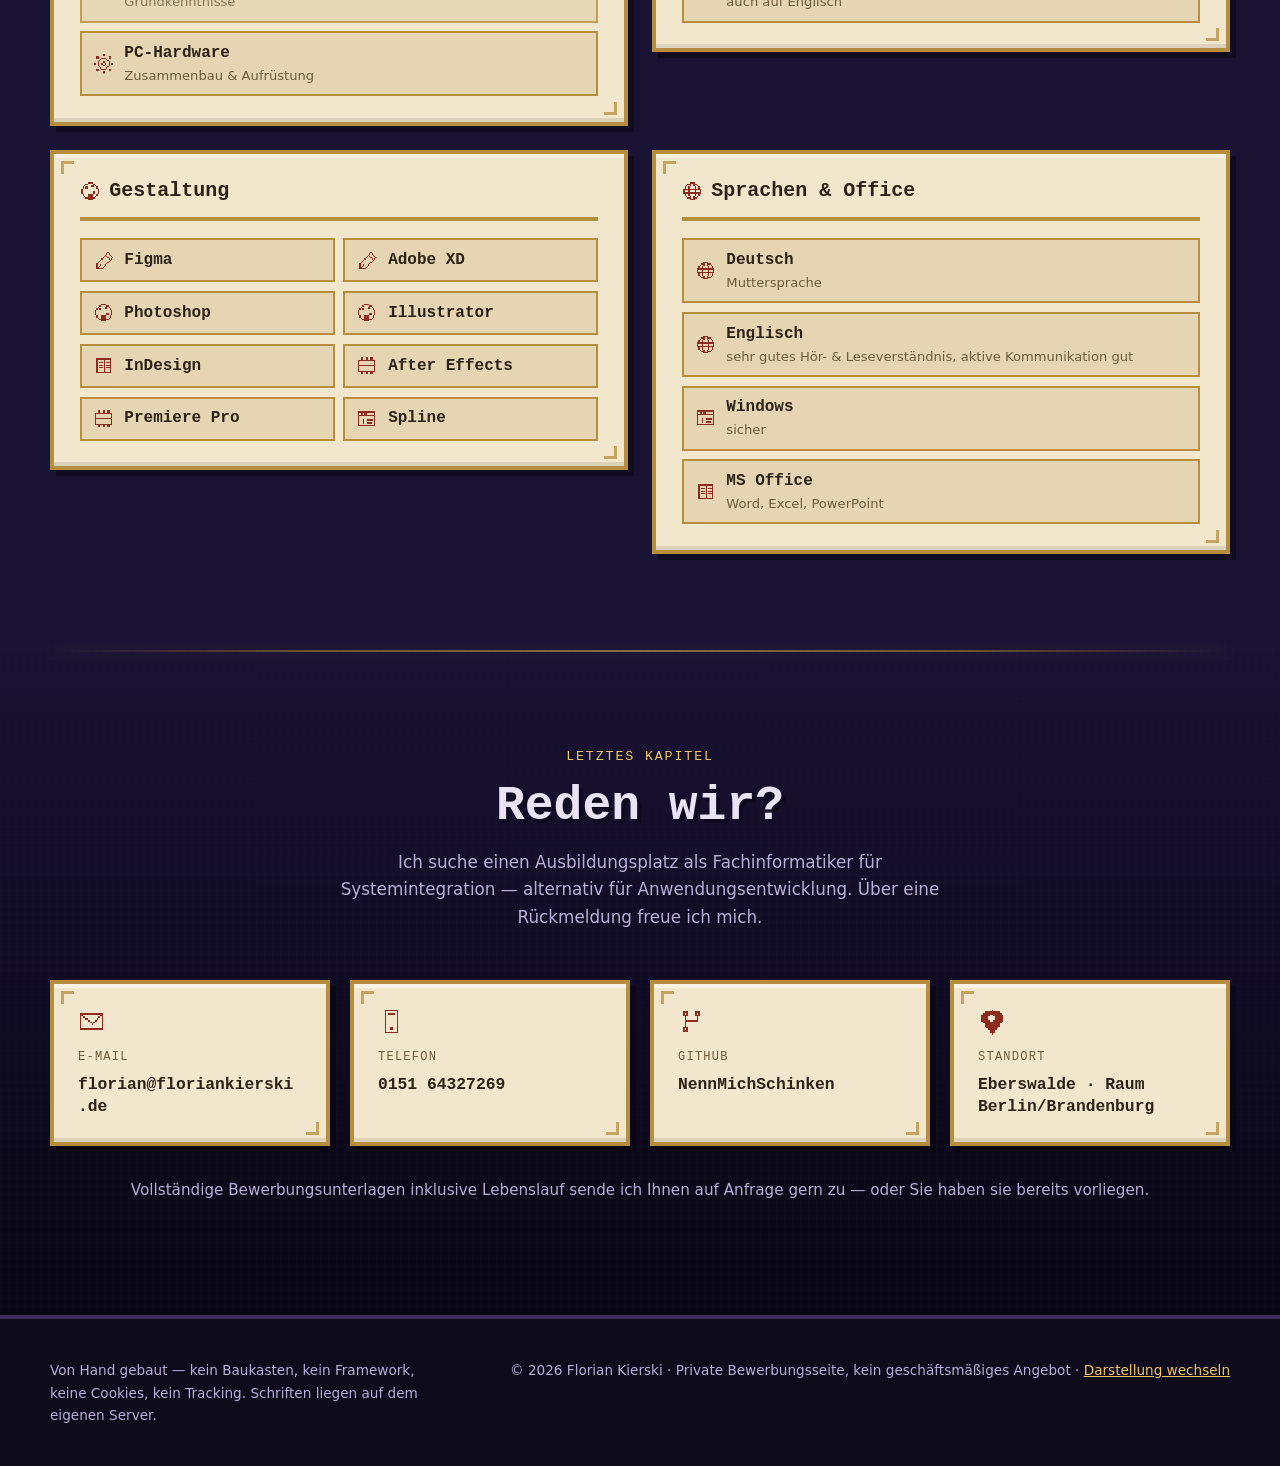
==== commit b392482c: "Mittleres Huhn auf dieselbe Groesse wie die anderen chicken-2 stand als einziges auf 2x. Alle vier s" ====
--- a/index.html
+++ b/index.html
@@ -27,7 +27,7 @@
 <link rel="preload" href="/assets/fonts/silkscreen-latin.woff2" as="font" type="font/woff2" crossorigin>
 <link rel="preload" href="/assets/fonts/inter-latin.woff2" as="font" type="font/woff2" crossorigin>
 <!-- ?v= bei jeder Aenderung hochzaehlen, sonst zeigen Browser die alte Fassung -->
-<link rel="stylesheet" href="/assets/css/style.css?v=22">
+<link rel="stylesheet" href="/assets/css/style.css?v=23">
 
 <script>
 /* Gespeicherte Darstellung vor dem ersten Rendern setzen — verhindert Aufblitzen. */
@@ -148,7 +148,7 @@
         <!-- Animiert, deshalb spans mit Hintergrundbild statt img.
              is-west spiegelt die Blickrichtung. -->
         <span class="prop prop--chicken is-klein prop--chicken-1"></span>
-        <span class="prop prop--chicken is-gross prop--chicken-2"></span>
+        <span class="prop prop--chicken is-klein prop--chicken-2"></span>
         <span class="prop prop--chicken is-klein is-west prop--chicken-3"></span>
         <span class="prop prop--chicken is-klein prop--chicken-4"></span>
       </div>
@@ -663,6 +663,6 @@
   <button class="lb__nav lb__nav--next" id="lbNext" type="button" aria-label="Nächstes Bild">&#8250;</button>
 </div>
 
-<script src="/assets/js/main.js?v=22" defer></script>
+<script src="/assets/js/main.js?v=23" defer></script>
 </body>
 </html>
--- a/assets/css/style.css
+++ b/assets/css/style.css
@@ -356,6 +356,8 @@
    anderen Zeitpunkt — im Gleichtakt sieht eine Gruppe aufgezogen aus. */
 .prop--chicken-1{left:79%;bottom:27%;z-index:74}
 .prop--chicken-2{left:3.5%;bottom:25%;z-index:76;animation-delay:-.45s}
+/* is-gross wird gerade von keinem Huhn benutzt, bleibt aber stehen — die
+   Groesse ist ein sauberes Vielfaches und jederzeit wieder einsetzbar. */
 .prop--chicken-3{left:9.5%;bottom:31%;z-index:70;animation-delay:-.9s}
 .prop--chicken-4{left:1%;bottom:36%;z-index:65;animation-delay:-1.15s}
 
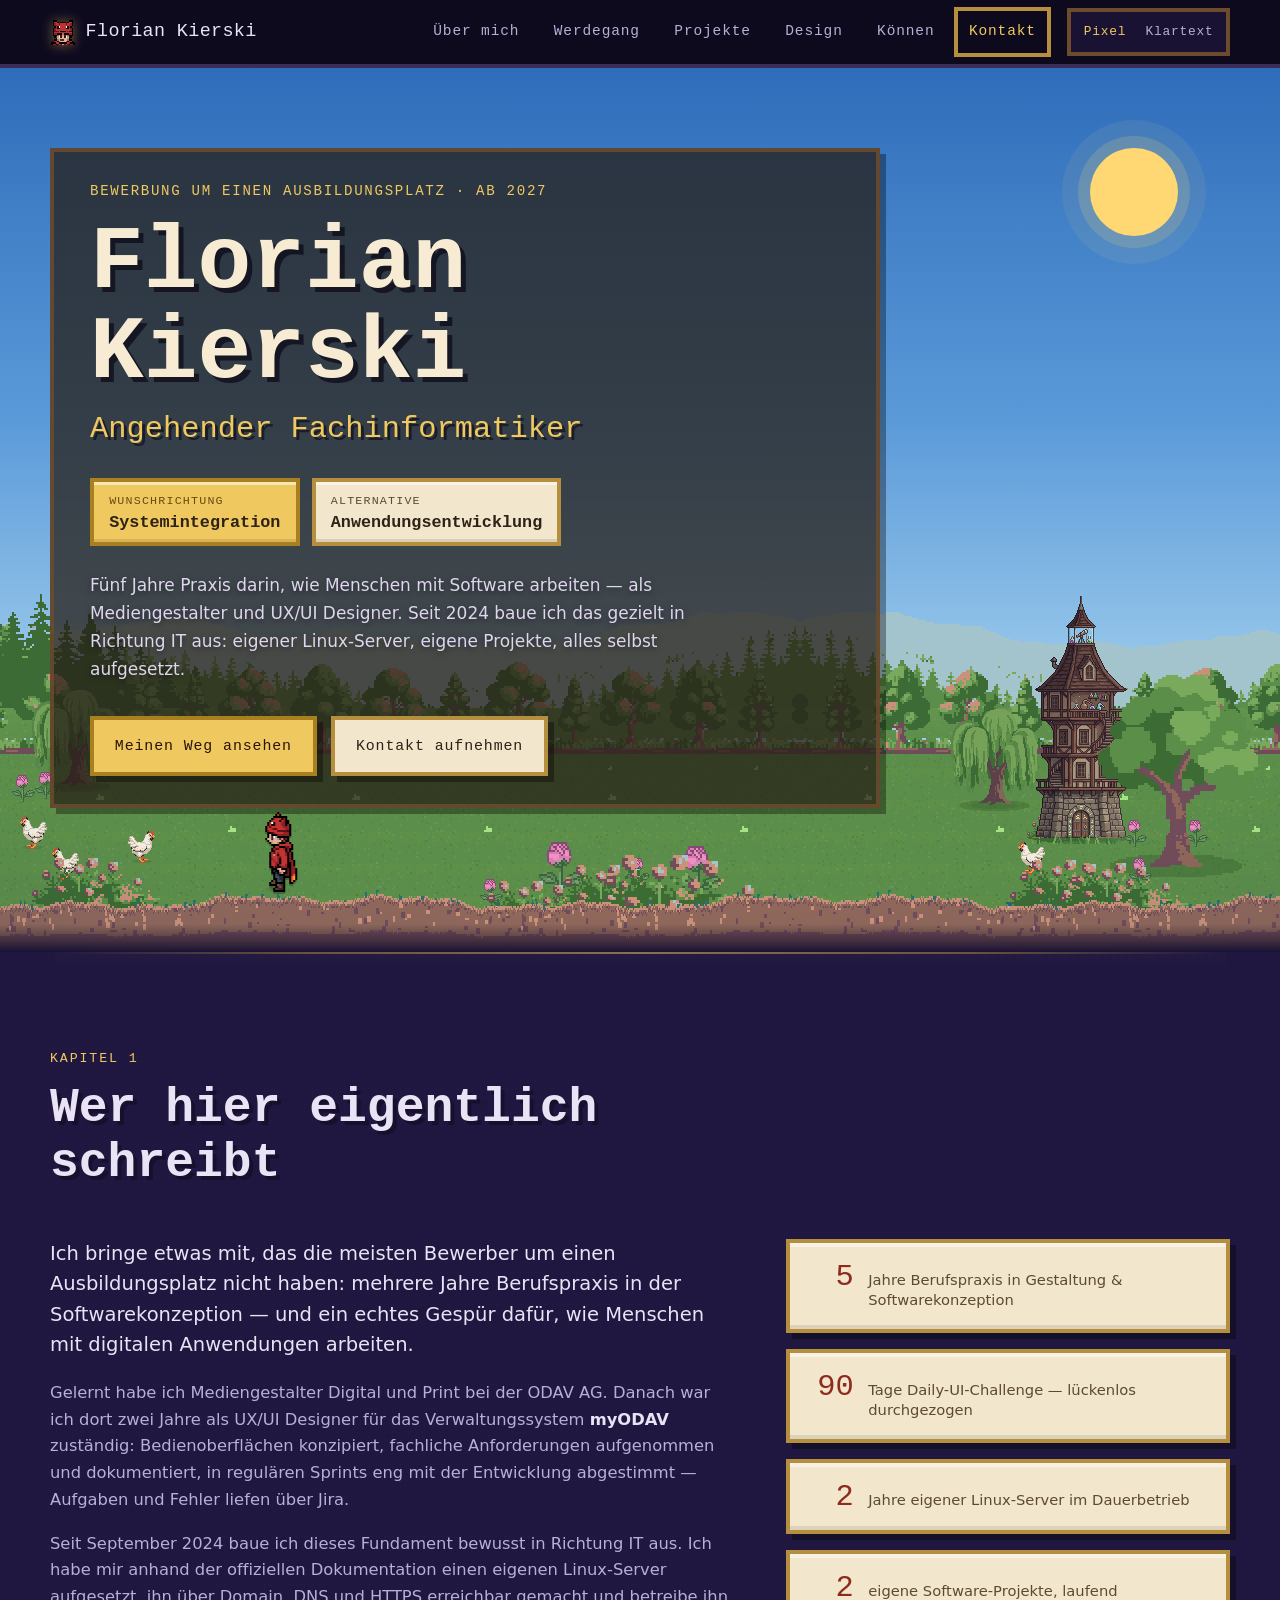
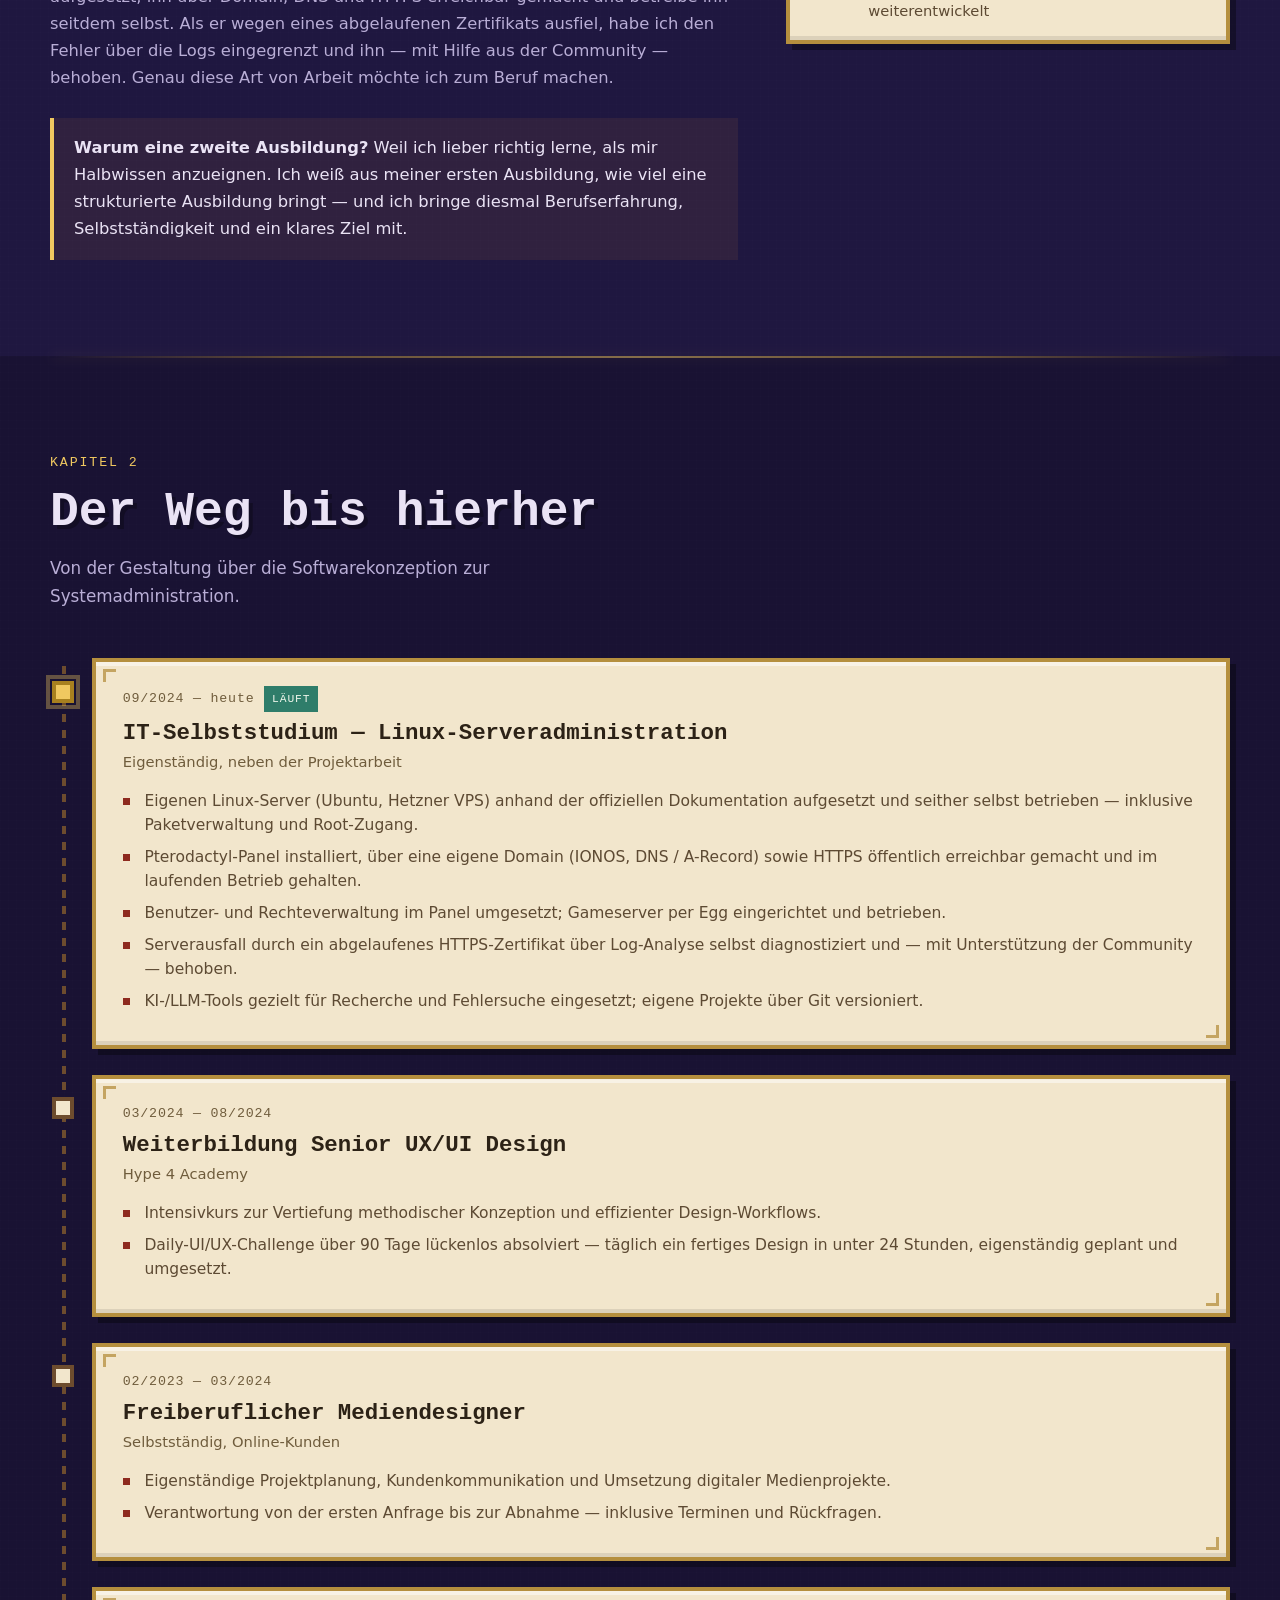
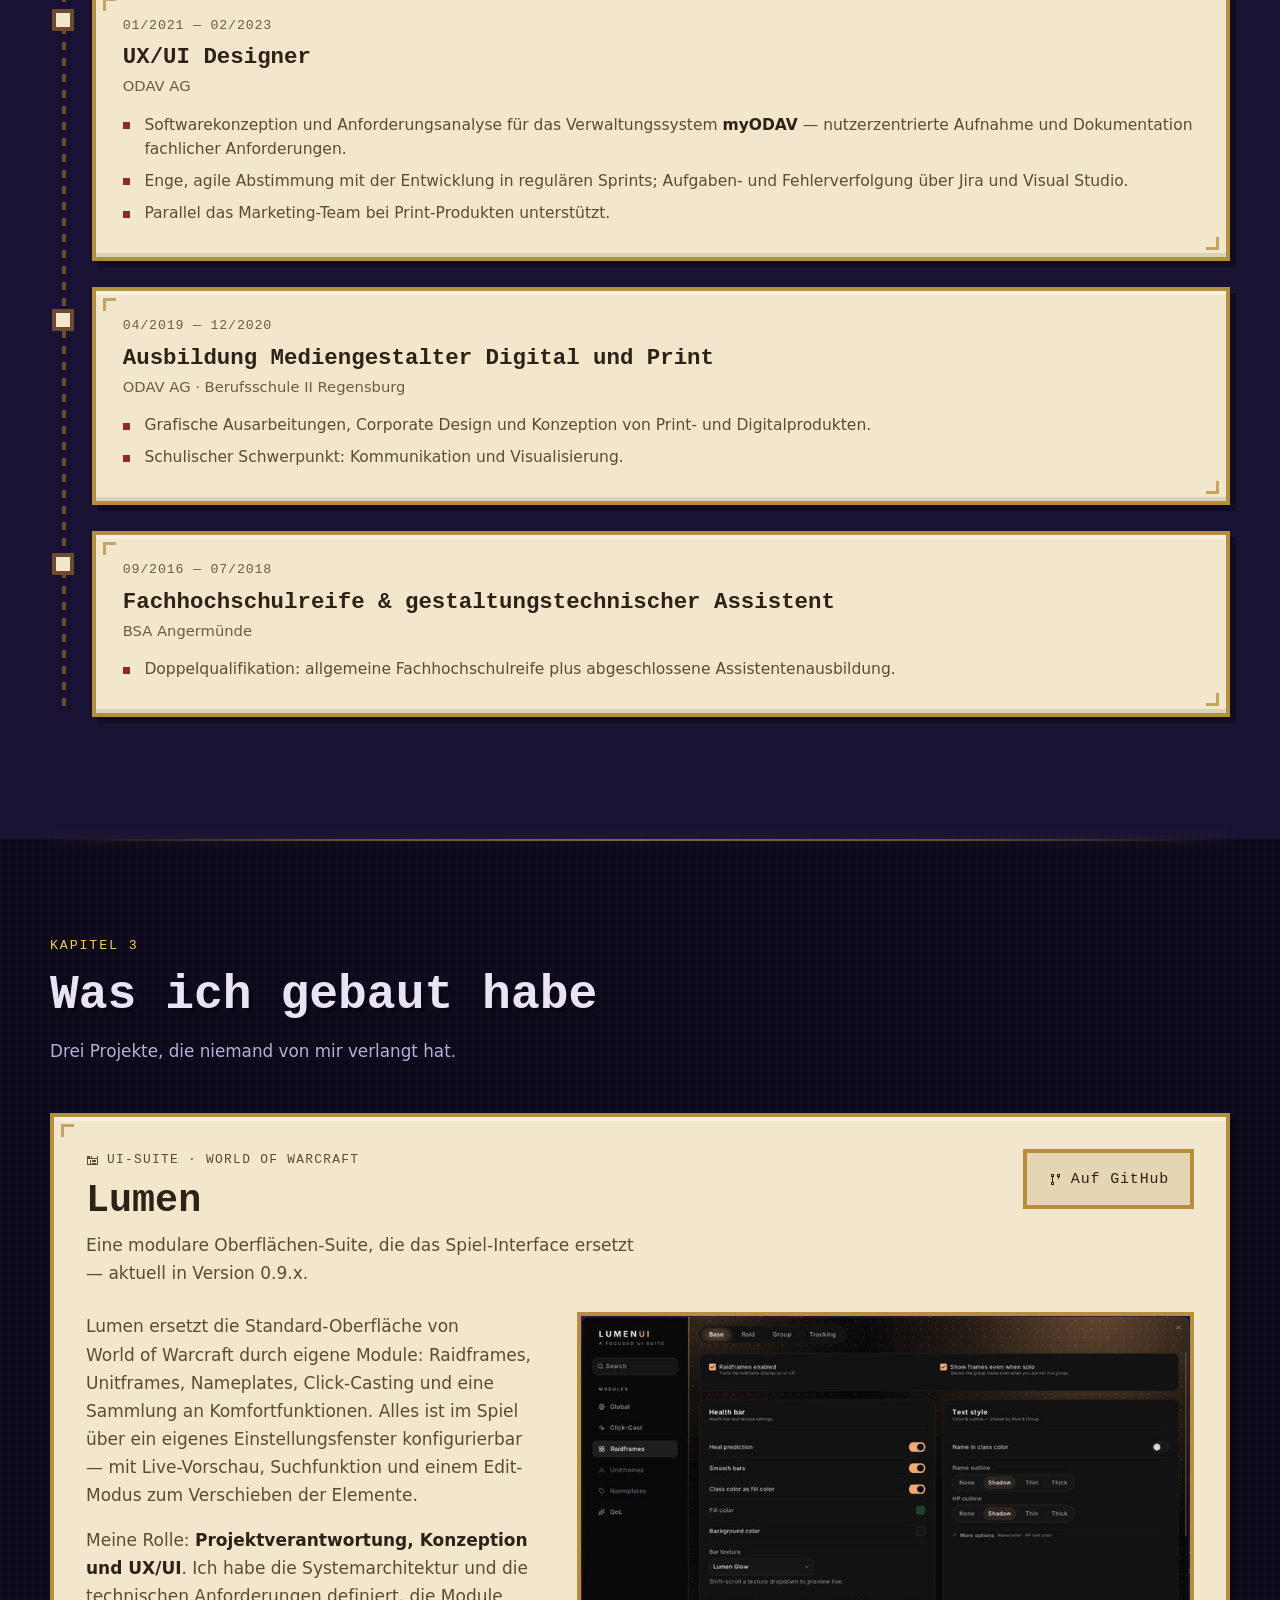
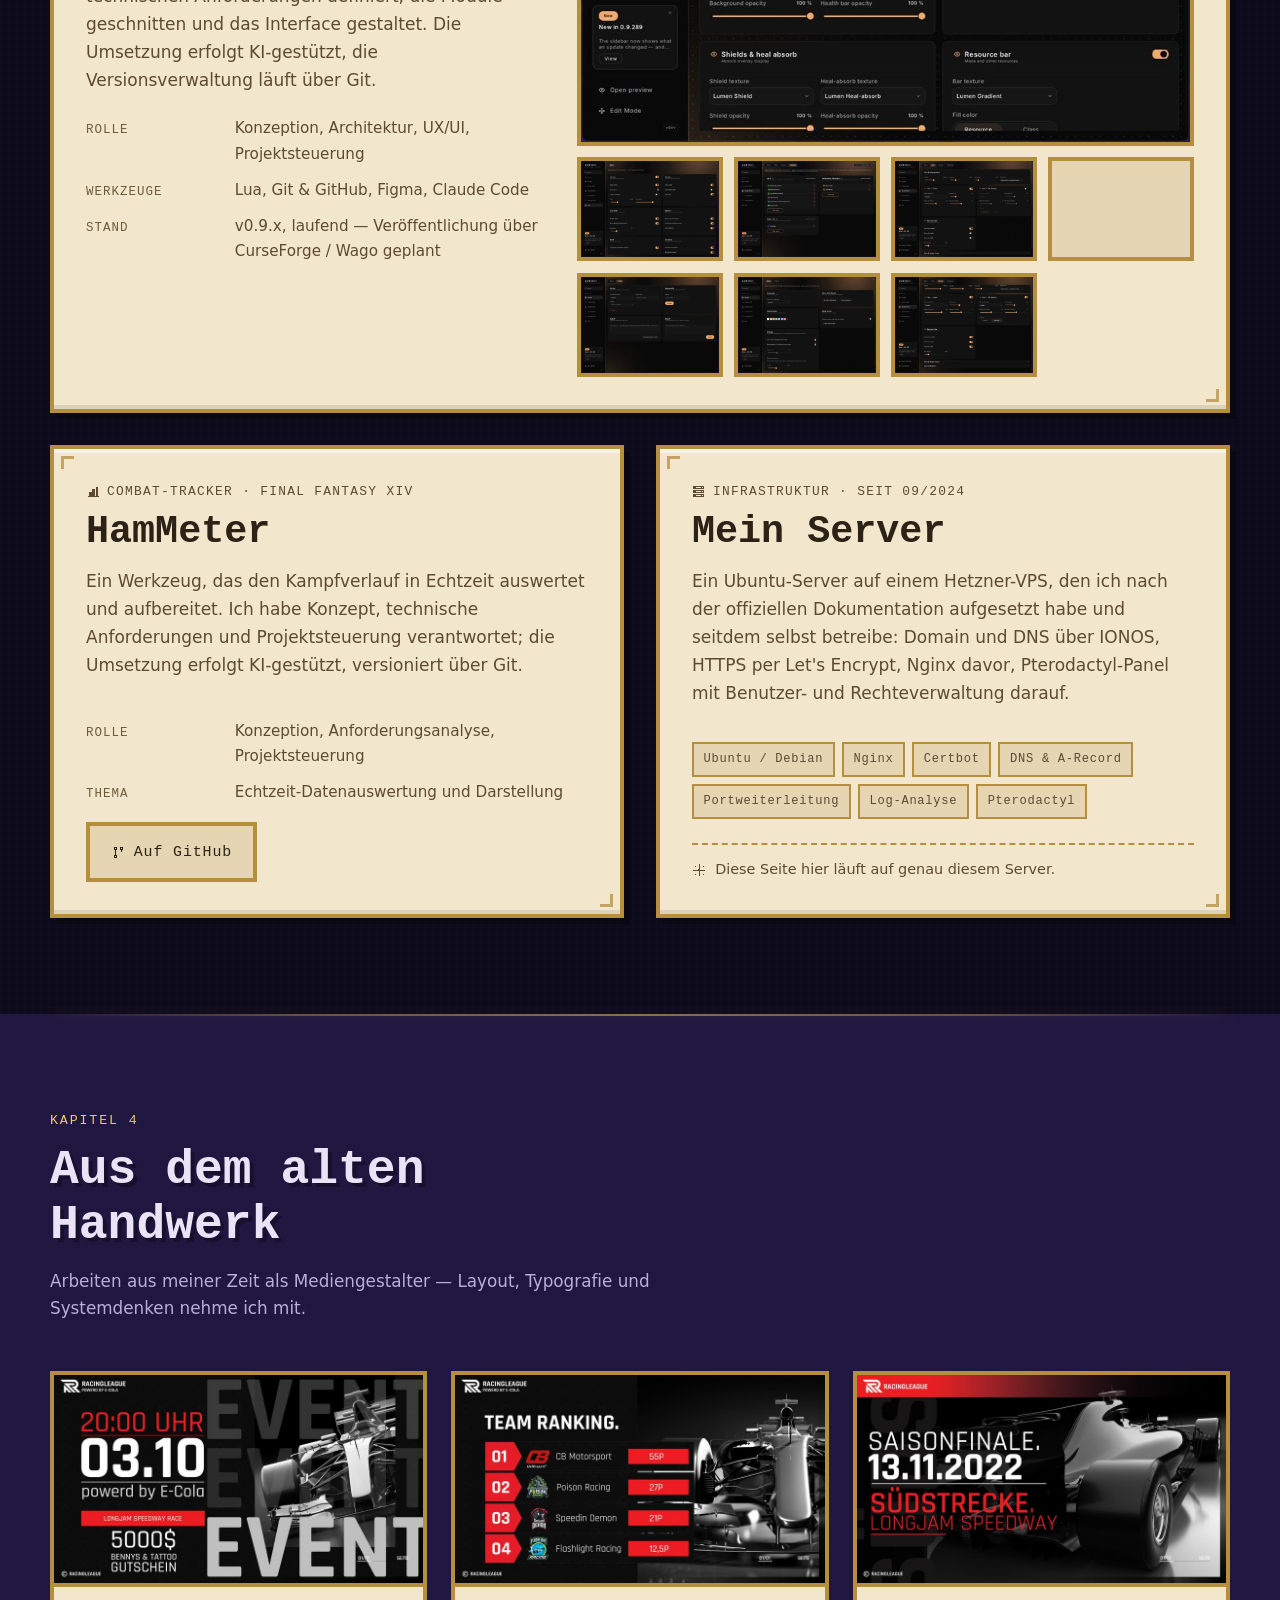
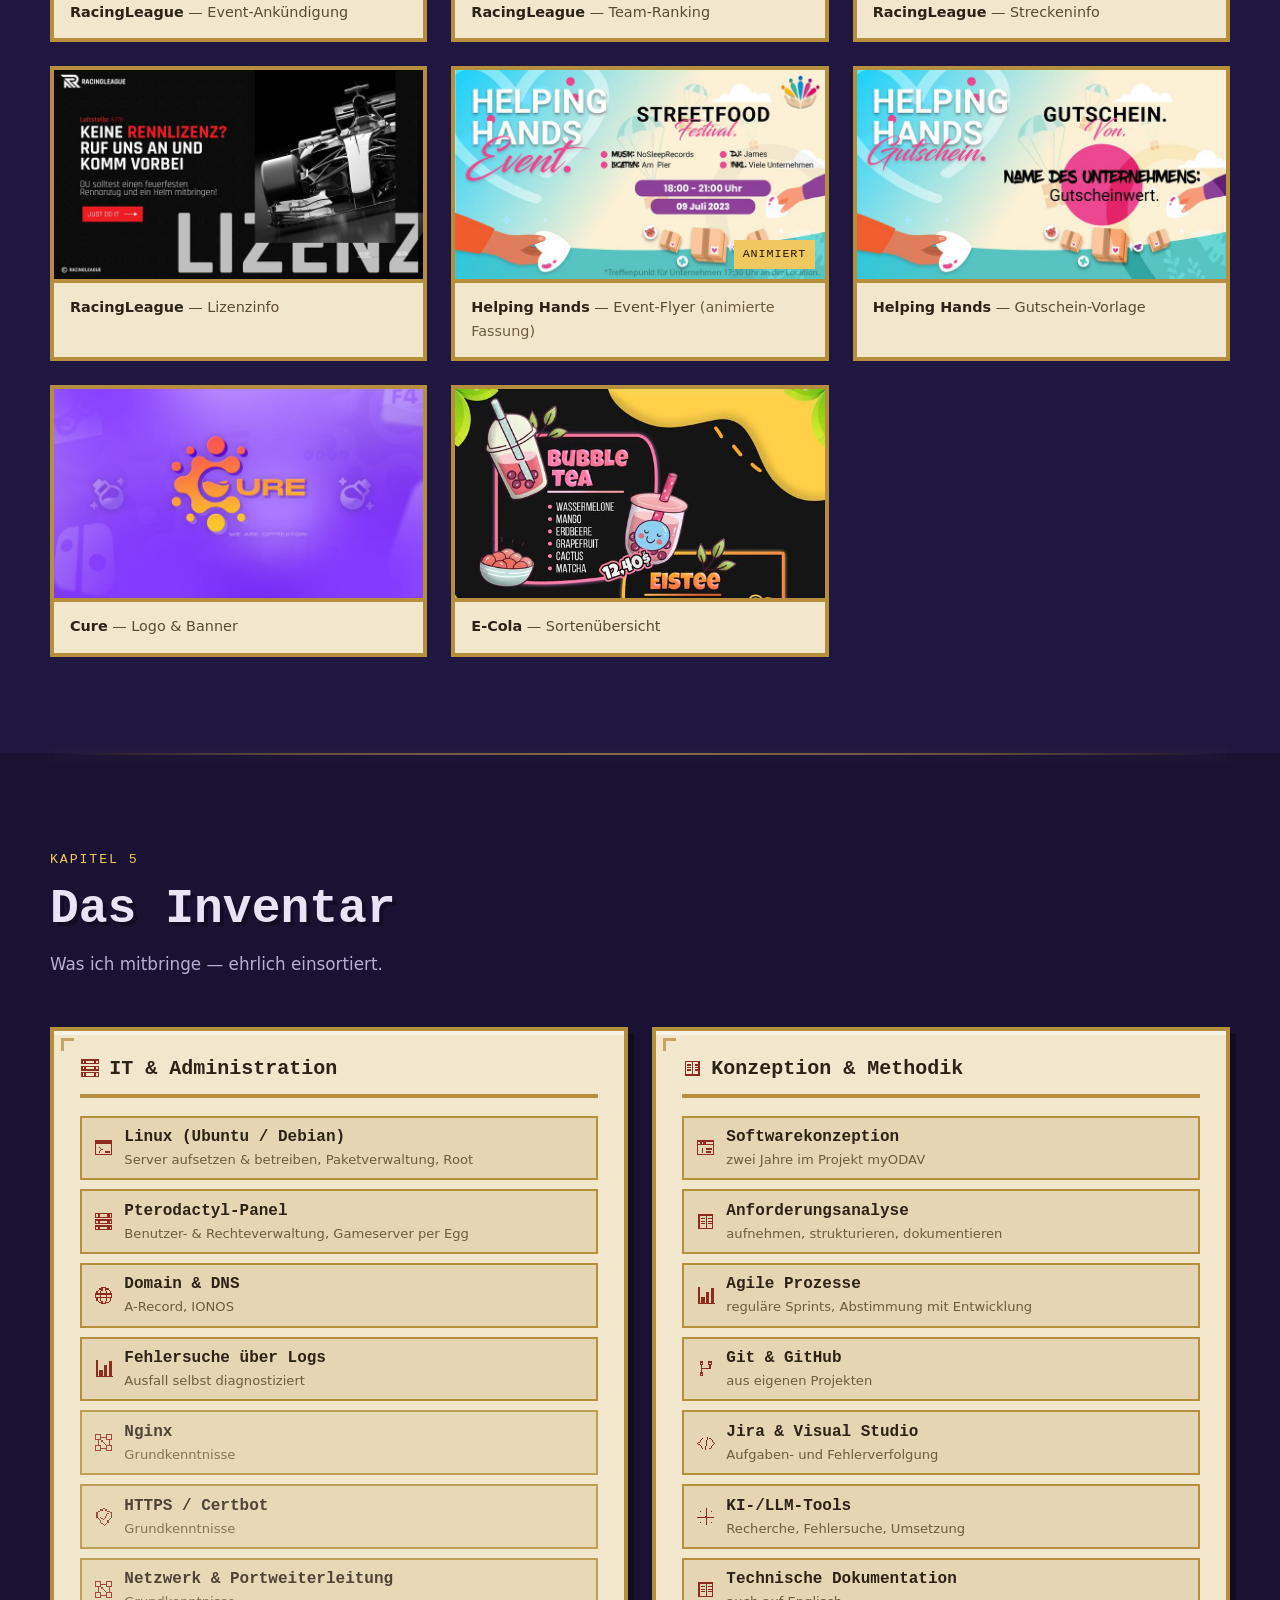
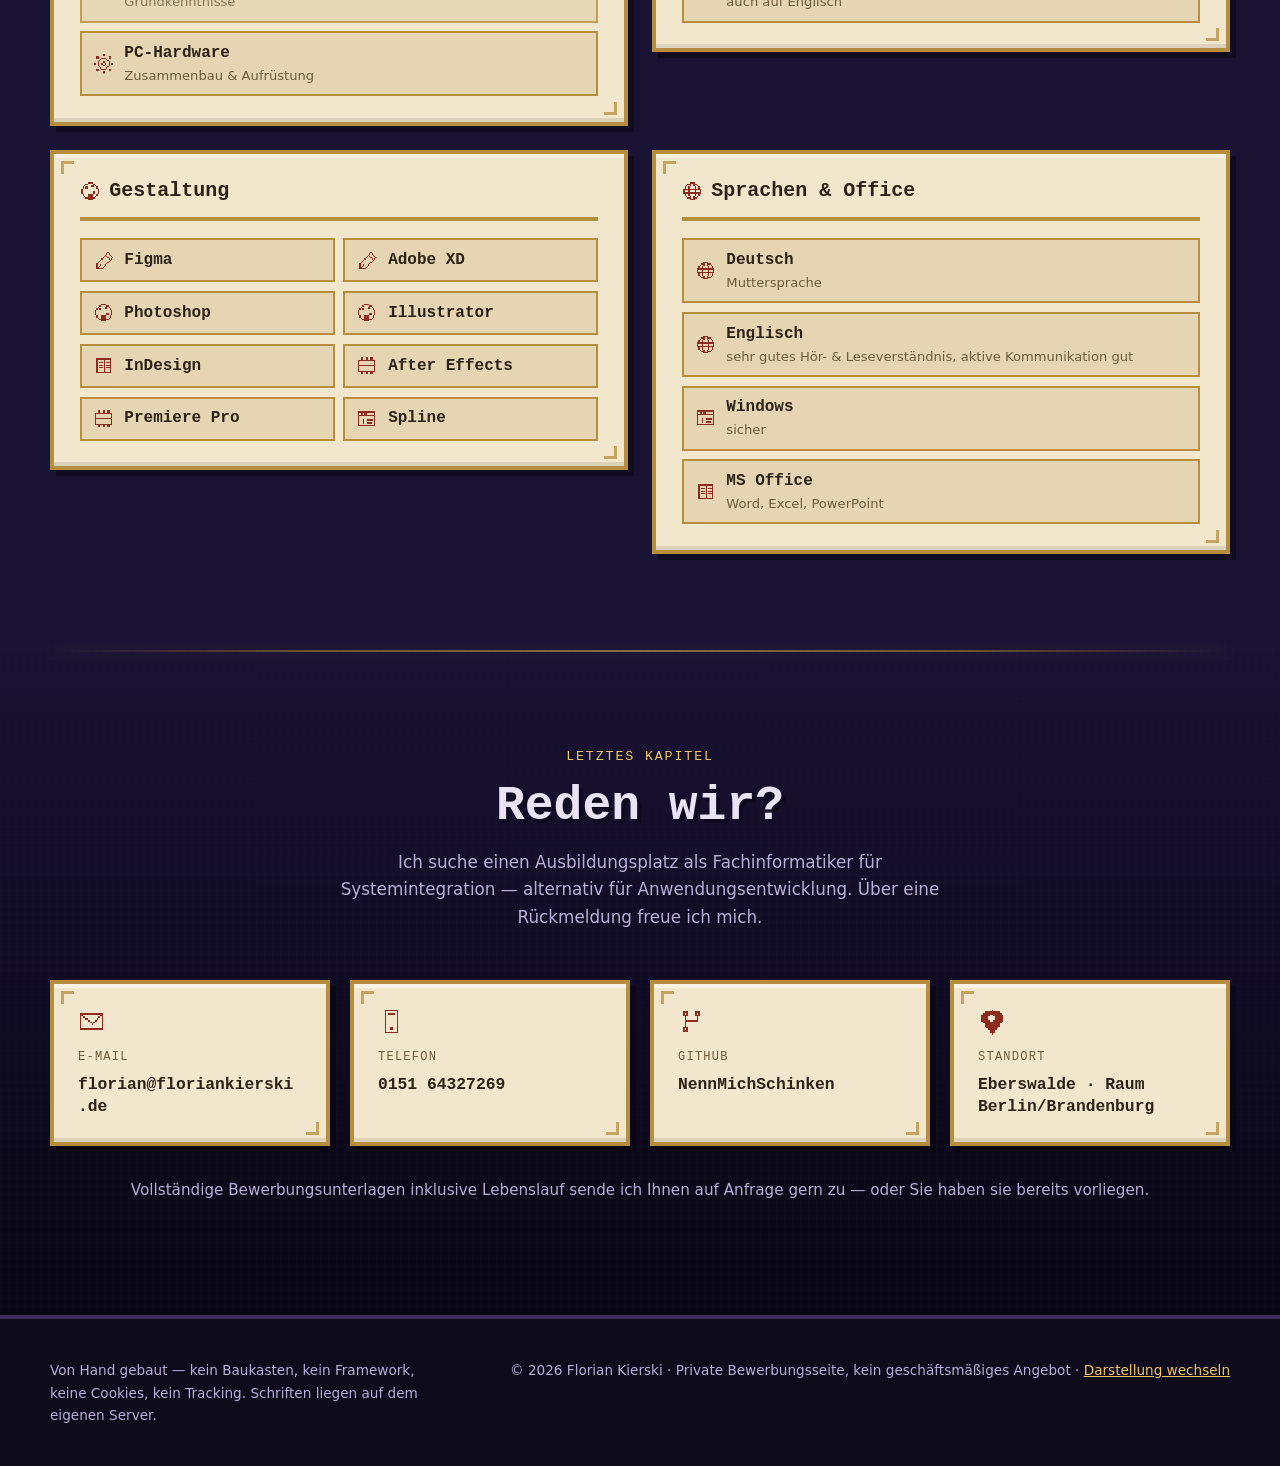
==== commit 04df377a: "Beigen Grundflaechenbalken unter den Huehnern entfernt PixelLab hat jedem Bild einen flachen Balken " ====
--- a/index.html
+++ b/index.html
@@ -27,7 +27,7 @@
 <link rel="preload" href="/assets/fonts/silkscreen-latin.woff2" as="font" type="font/woff2" crossorigin>
 <link rel="preload" href="/assets/fonts/inter-latin.woff2" as="font" type="font/woff2" crossorigin>
 <!-- ?v= bei jeder Aenderung hochzaehlen, sonst zeigen Browser die alte Fassung -->
-<link rel="stylesheet" href="/assets/css/style.css?v=23">
+<link rel="stylesheet" href="/assets/css/style.css?v=24">
 
 <script>
 /* Gespeicherte Darstellung vor dem ersten Rendern setzen — verhindert Aufblitzen. */
@@ -663,6 +663,6 @@
   <button class="lb__nav lb__nav--next" id="lbNext" type="button" aria-label="Nächstes Bild">&#8250;</button>
 </div>
 
-<script src="/assets/js/main.js?v=23" defer></script>
+<script src="/assets/js/main.js?v=24" defer></script>
 </body>
 </html>
--- a/assets/css/style.css
+++ b/assets/css/style.css
@@ -329,7 +329,7 @@
    ueberschreibt. Die z-index-Werte folgen derselben Rechnung wie dort:
    100 minus bottom plus 1, also weiter unten = weiter vorn. */
 .prop--chicken{
-  background-image:url('/assets/img/px/chicken.png?v=1');
+  background-image:url('/assets/img/px/chicken.png?v=2');
   background-repeat:no-repeat;
   image-rendering:pixelated;image-rendering:crisp-edges;
   animation-duration:1.4s;animation-timing-function:steps(9);
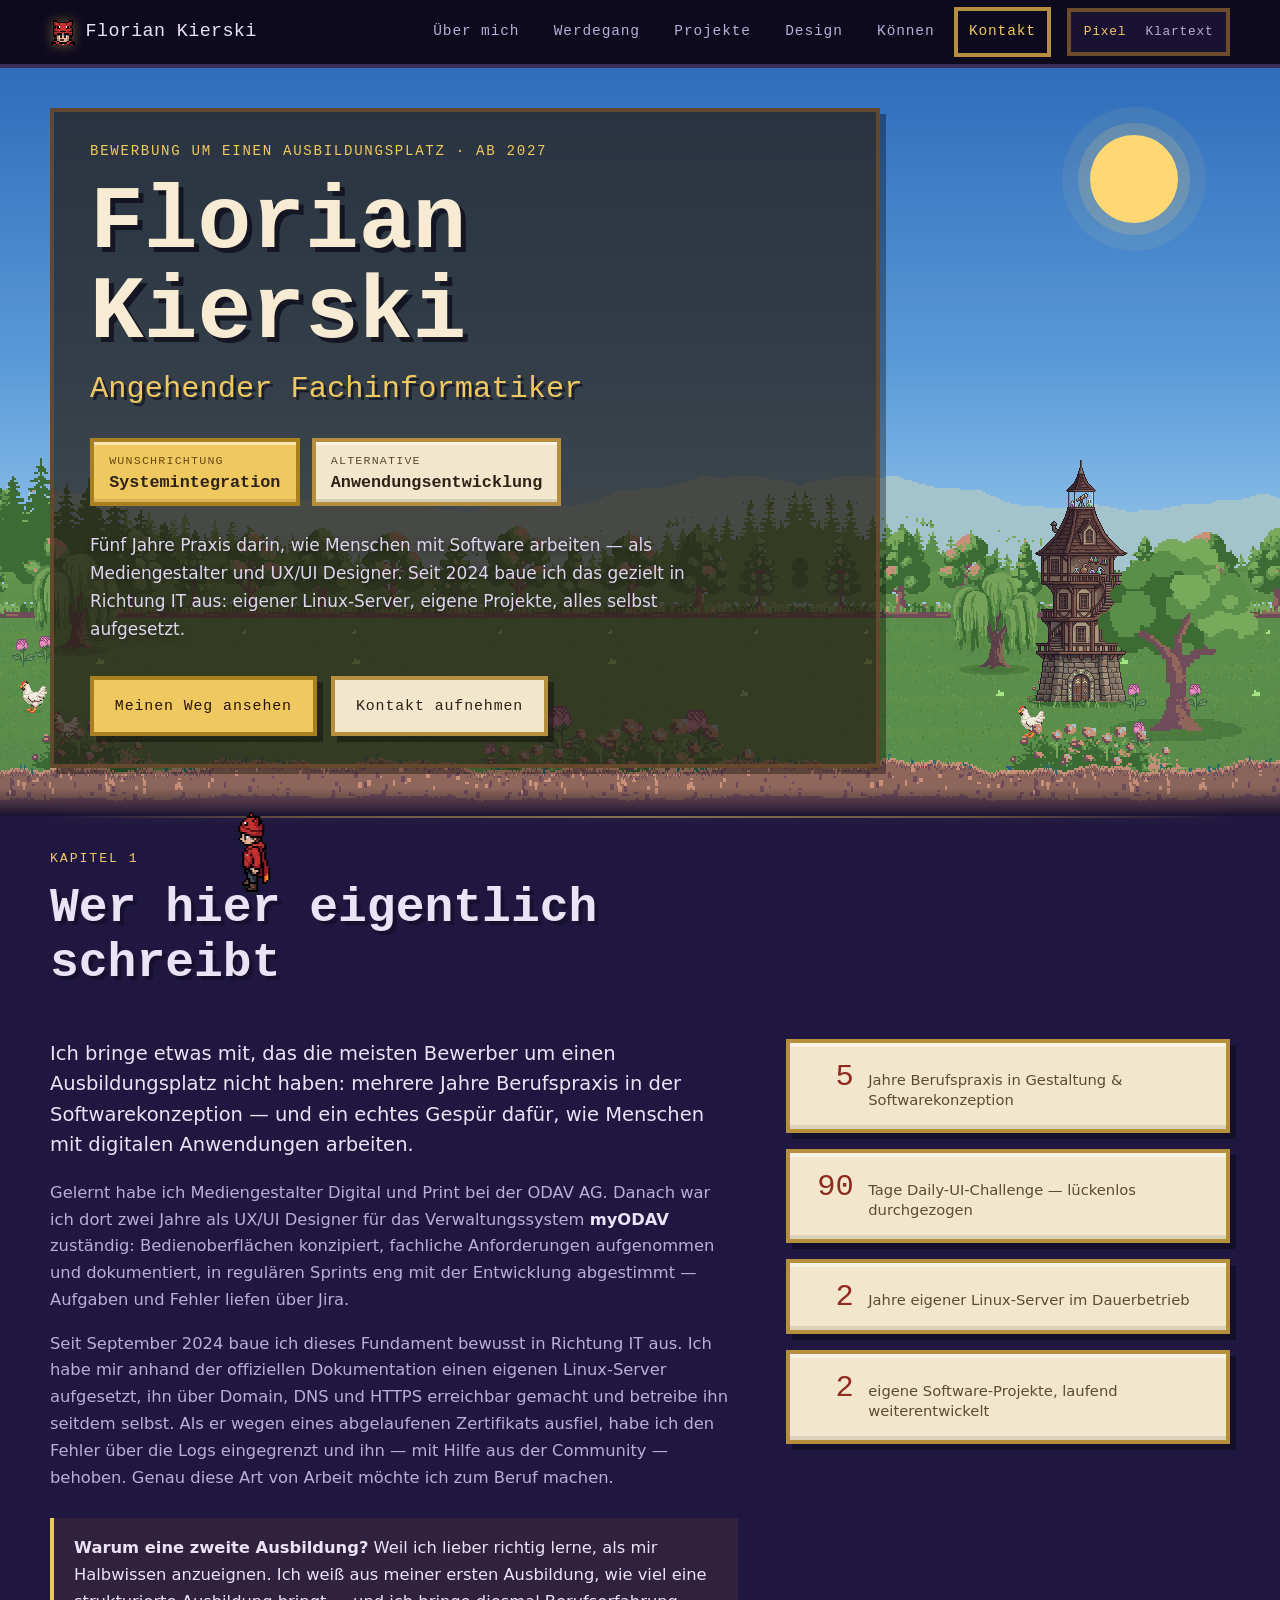
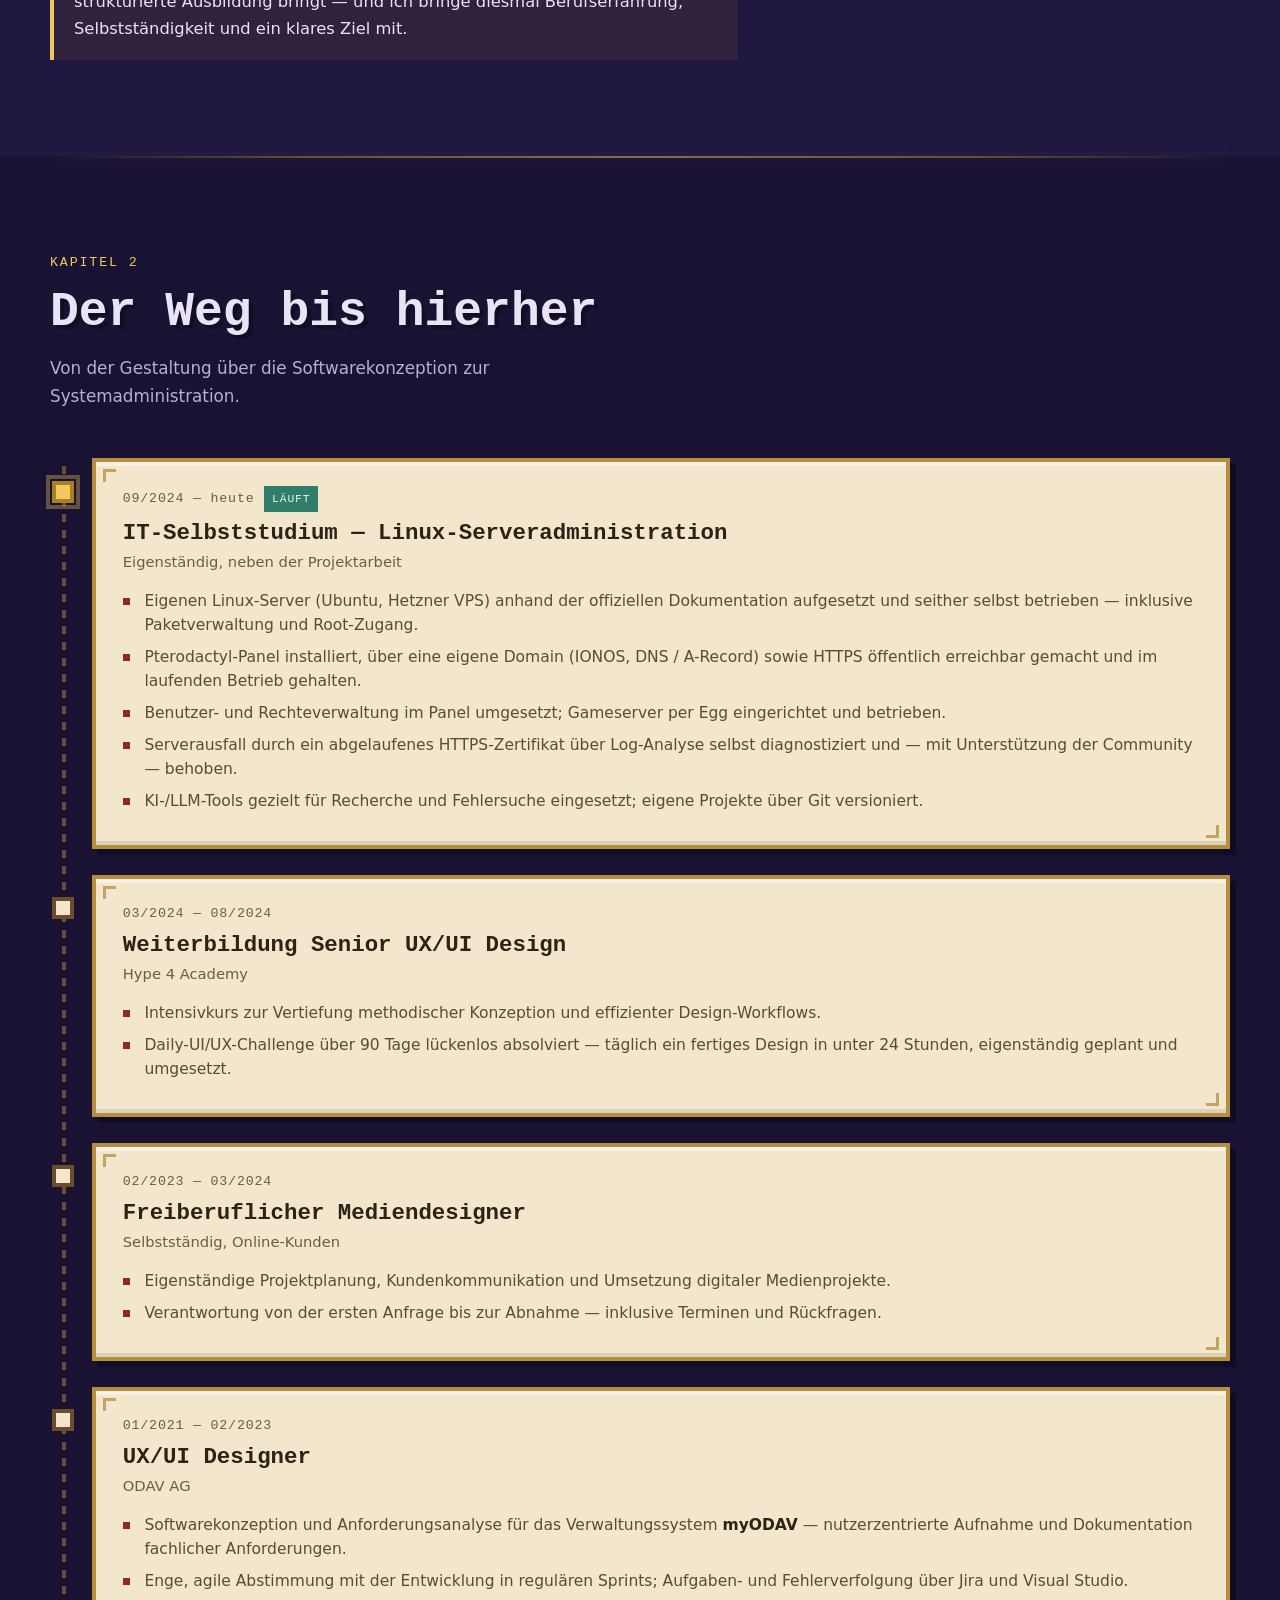
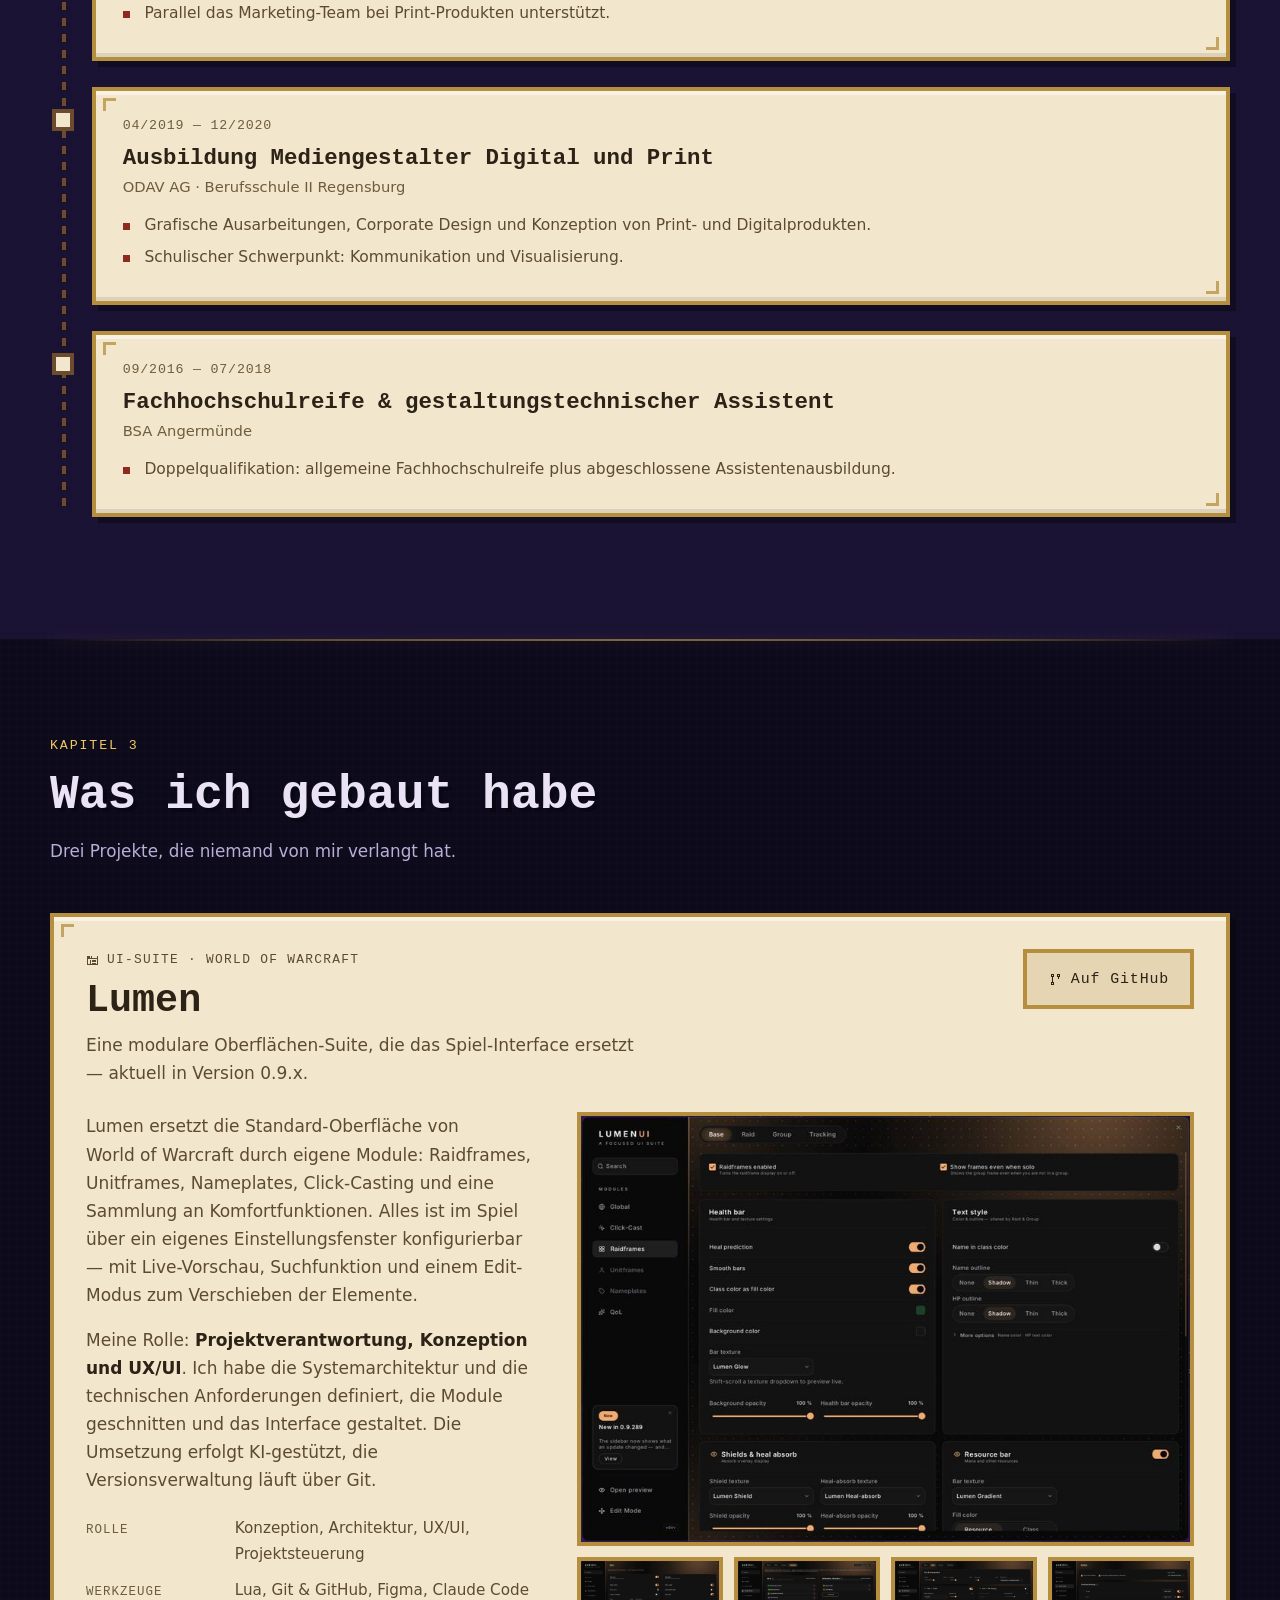
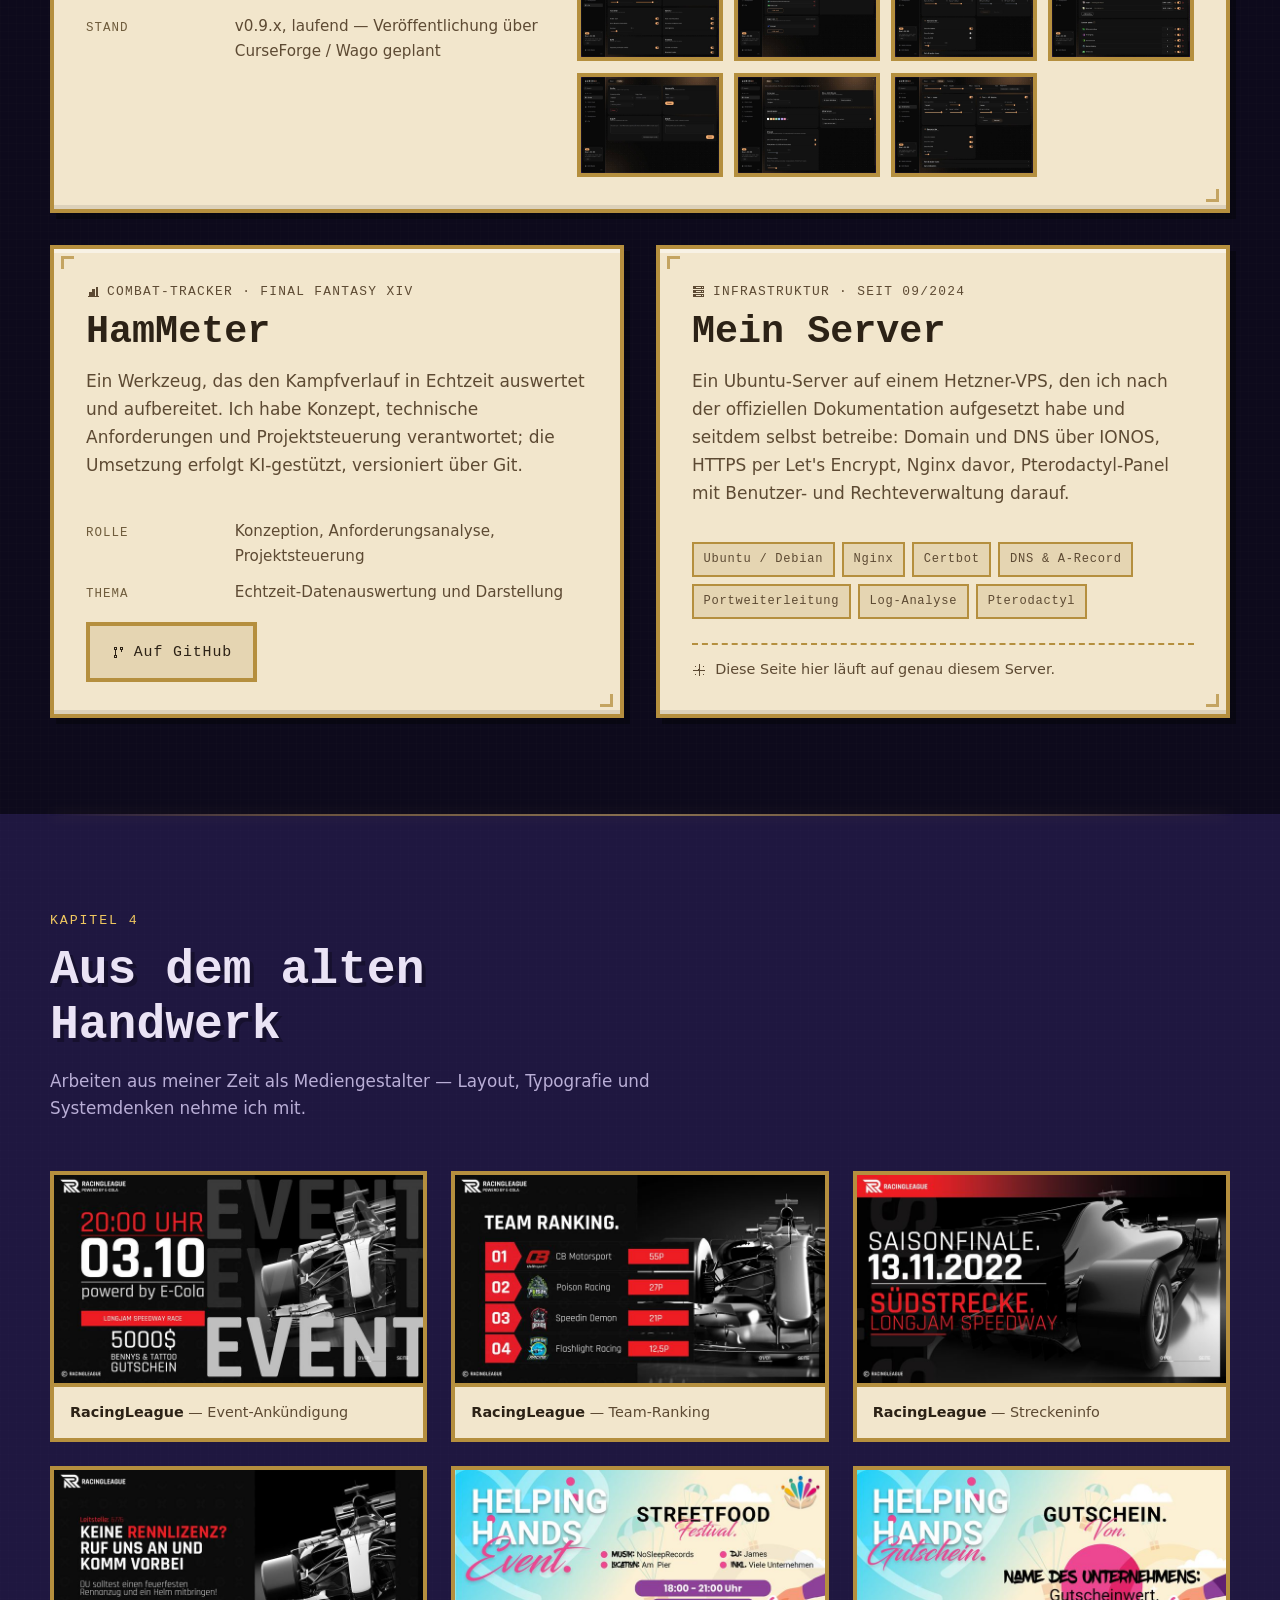
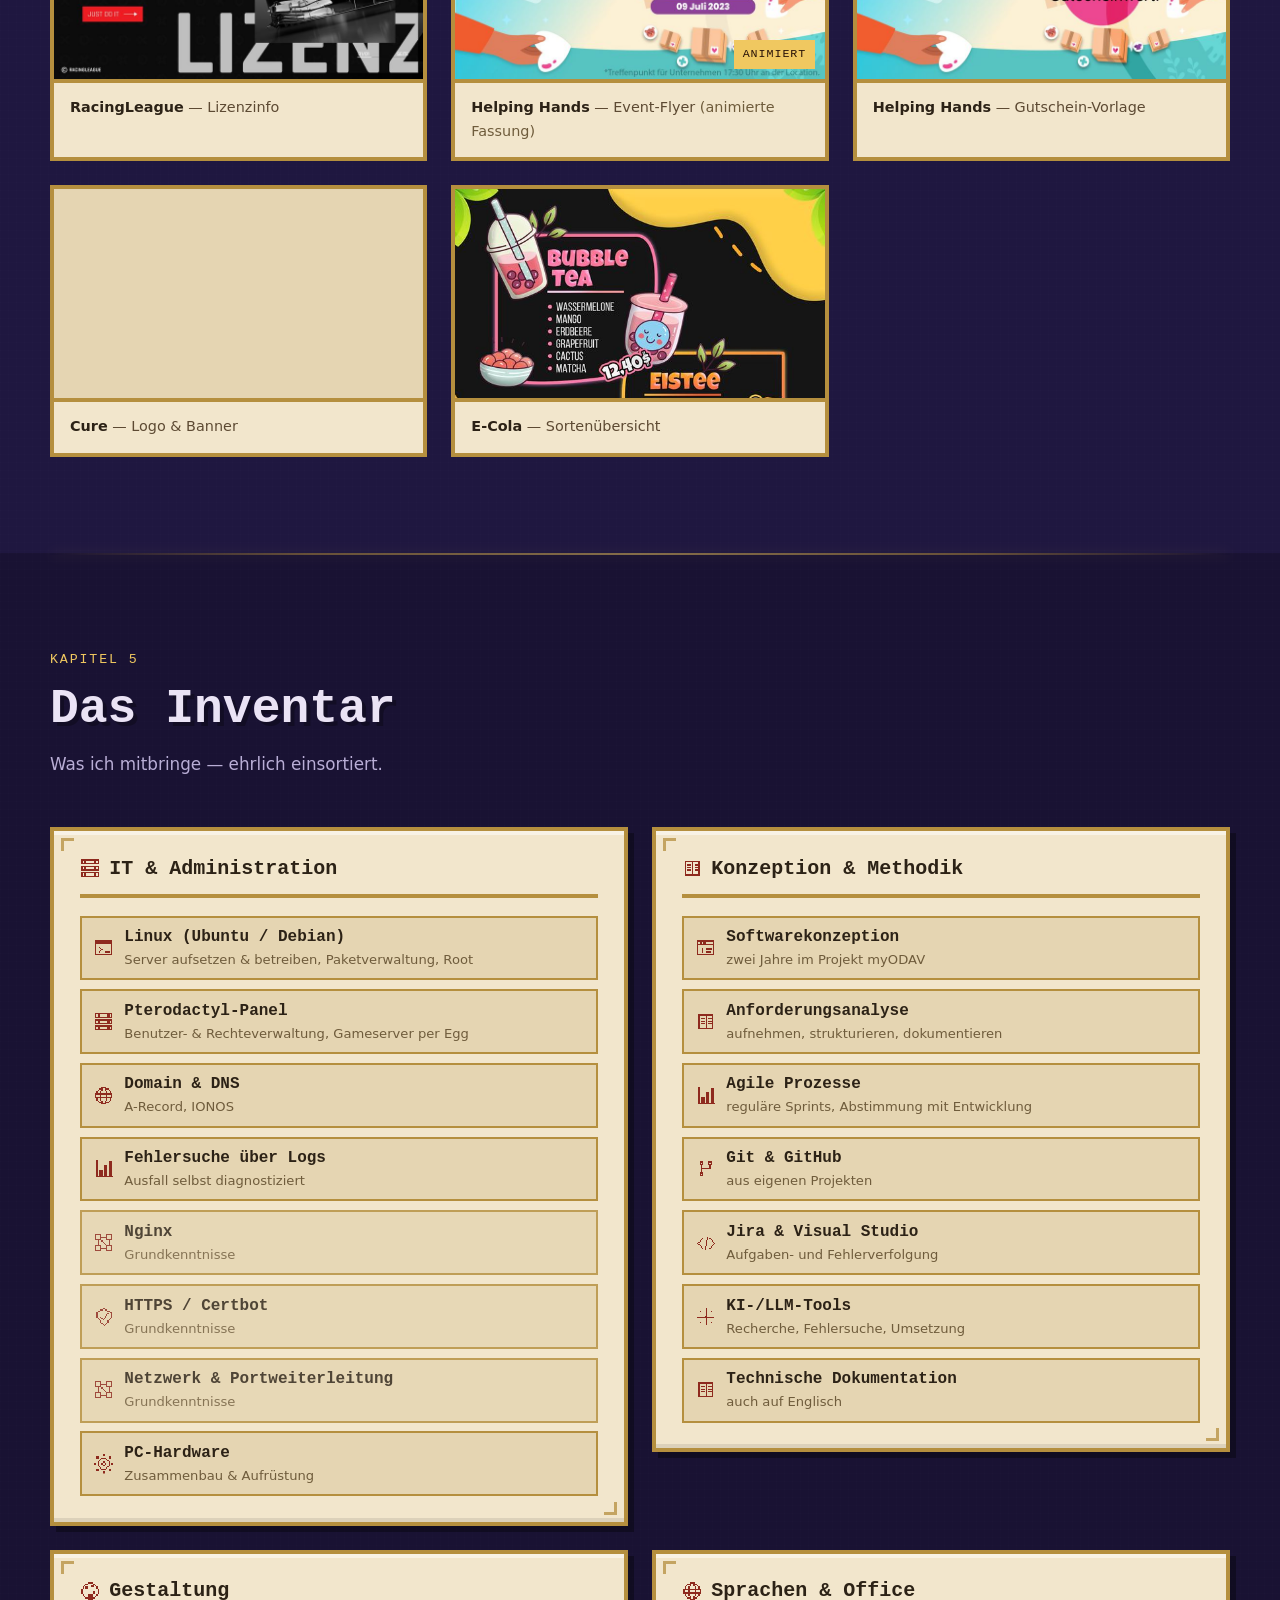
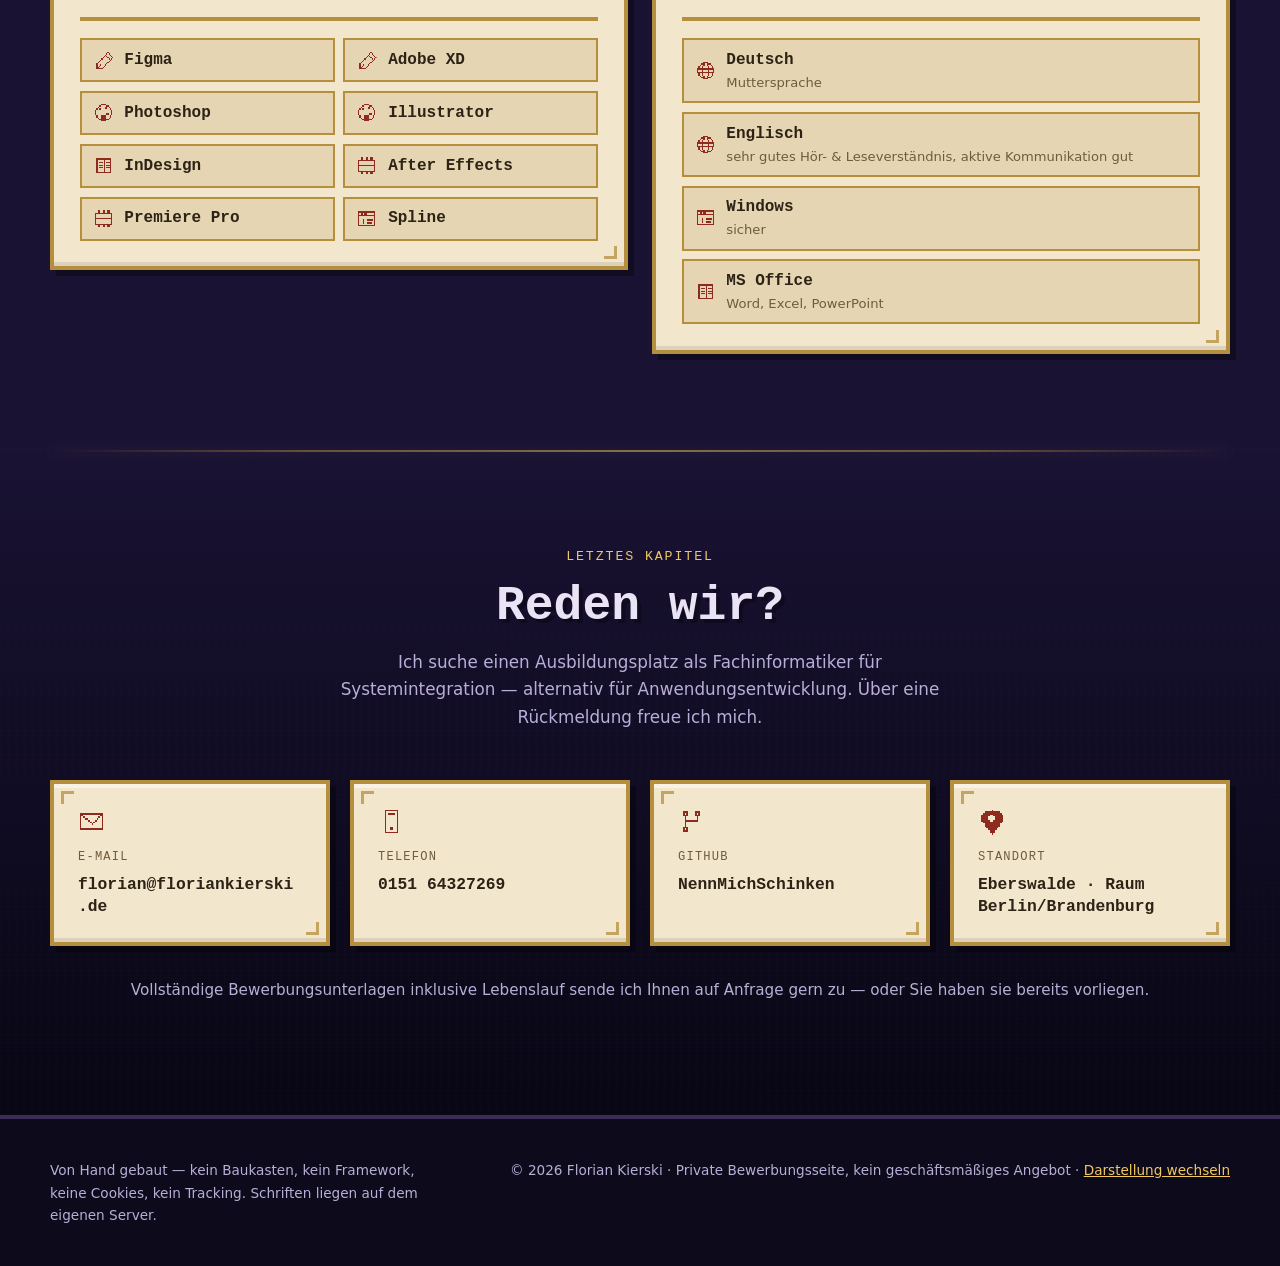
==== commit d801059a: "Naechster Abschnitt schneidet oben an Nach dem Laden folgte unter der Erdkante eine leere Flaeche, u" ====
--- a/index.html
+++ b/index.html
@@ -27,7 +27,7 @@
 <link rel="preload" href="/assets/fonts/silkscreen-latin.woff2" as="font" type="font/woff2" crossorigin>
 <link rel="preload" href="/assets/fonts/inter-latin.woff2" as="font" type="font/woff2" crossorigin>
 <!-- ?v= bei jeder Aenderung hochzaehlen, sonst zeigen Browser die alte Fassung -->
-<link rel="stylesheet" href="/assets/css/style.css?v=24">
+<link rel="stylesheet" href="/assets/css/style.css?v=27">
 
 <script>
 /* Gespeicherte Darstellung vor dem ersten Rendern setzen — verhindert Aufblitzen. */
@@ -663,6 +663,6 @@
   <button class="lb__nav lb__nav--next" id="lbNext" type="button" aria-label="Nächstes Bild">&#8250;</button>
 </div>
 
-<script src="/assets/js/main.js?v=24" defer></script>
+<script src="/assets/js/main.js?v=27" defer></script>
 </body>
 </html>
--- a/assets/css/style.css
+++ b/assets/css/style.css
@@ -196,8 +196,14 @@
 /* =========================================================================
    Hero + Pixel-Szene
    ========================================================================= */
-.hero{position:relative;min-height:min(94vh,860px);display:flex;align-items:center;
-  padding:5rem 0 9rem;overflow:hidden}
+/* Die Hoehe kommt aus min-height, nicht aus dem Inhalt: der braucht nur rund
+   690px. Vorher standen hier 94vh/860px — dadurch war der Hero auf gaengigen
+   Bildschirmen hoeher als das Fenster, und unter der Erdkante folgte eine
+   leere Flaeche, bevor ueberhaupt etwas kam. Die Seite sah damit zu Ende aus.
+   Mit 82vh/780px schneidet die naechste Ueberschrift oben an und zeigt, dass
+   es weitergeht. */
+.hero{position:relative;min-height:min(82vh,780px);display:flex;align-items:center;
+  padding:2.5rem 0 3rem;overflow:hidden}
 /* Ohne Pixel-Szene braucht der Hero keine Bauhöhe für Wiese und Himmel. */
 [data-mode="plain"] .hero{min-height:auto;padding:4.5rem 0 4rem}
 
@@ -501,6 +507,13 @@
 .sec--contact{background:linear-gradient(180deg,var(--bg) 0%,var(--sky-1) 100%);padding-bottom:7rem}
 [data-mode="plain"] .sec--contact{background:var(--bg-alt)}
 
+/* Der erste Abschnitt rueckt dichter an den Hero. Sonst endet die Seite fuer
+   den Betrachter optisch an der Unterkante des Bildes: darunter kommt nur eine
+   leere Flaeche, und dass es weitergeht, sieht man erst nach dem Scrollen.
+   So schneidet "Kapitel 1" oben an und macht neugierig. */
+#ueber{padding-top:2rem}
+[data-mode="plain"] #ueber{padding-top:3.5rem}
+
 /* dezente Holz-/Rasterstruktur nur im Pixel-Modus */
 .sec::before{
   content:"";position:absolute;inset:0;pointer-events:none;opacity:.35;
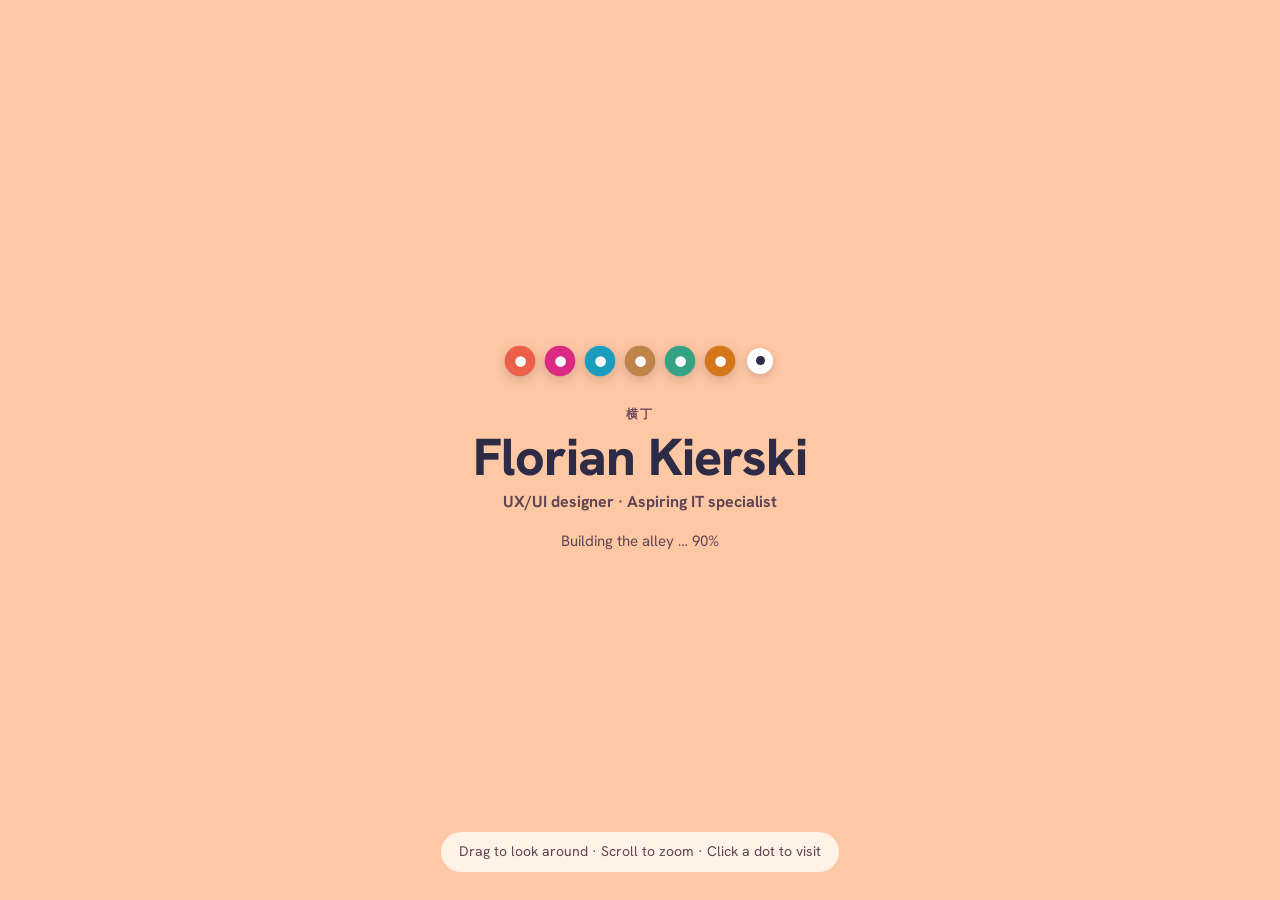
==== commit 1bef4278: "Neuauflage: Voxel-Gasse mit Atelier, HamMeter, WispUI, Devlog Die alte Seite liegt im Branch alte-se" ====
--- a/index.html
+++ b/index.html
@@ -1,668 +1,2661 @@
-<!DOCTYPE html>
-<html lang="de" data-mode="pixel">
+<!doctype html>
+<html lang="en">
 <head>
 <meta charset="utf-8">
 <meta name="viewport" content="width=device-width, initial-scale=1">
-<title>Florian Kierski — Angehender Fachinformatiker</title>
-<meta name="description" content="Florian Kierski aus Eberswalde sucht einen Ausbildungsplatz als Fachinformatiker für Systemintegration (alternativ Anwendungsentwicklung). Mediengestalter und UX/UI Designer mit eigenem Linux-Server und eigenen Software-Projekten.">
-<meta name="author" content="Florian Kierski">
-<meta name="theme-color" content="#1a1833">
-
-<meta property="og:type" content="website">
-<meta property="og:locale" content="de_DE">
-<meta property="og:title" content="Florian Kierski — Angehender Fachinformatiker">
-<meta property="og:description" content="Vom Mediengestalter zum Systemintegrator. Auf der Suche nach einem Ausbildungsplatz als Fachinformatiker.">
-<meta property="og:url" content="https://floriankierski.de/">
-<meta property="og:image" content="https://floriankierski.de/assets/img/og/og-image.jpg">
-<meta property="og:image:width" content="1200">
-<meta property="og:image:height" content="630">
-<meta name="twitter:card" content="summary_large_image">
-
-<link rel="canonical" href="https://floriankierski.de/">
-<link rel="icon" href="/favicon.ico" sizes="any">
-<link rel="icon" href="/favicon-32.png" type="image/png" sizes="32x32">
-<link rel="apple-touch-icon" href="/apple-touch-icon.png">
-
-<link rel="preload" href="/assets/fonts/pixelify-latin.woff2" as="font" type="font/woff2" crossorigin>
-<link rel="preload" href="/assets/fonts/silkscreen-latin.woff2" as="font" type="font/woff2" crossorigin>
-<link rel="preload" href="/assets/fonts/inter-latin.woff2" as="font" type="font/woff2" crossorigin>
-<!-- ?v= bei jeder Aenderung hochzaehlen, sonst zeigen Browser die alte Fassung -->
-<link rel="stylesheet" href="/assets/css/style.css?v=27">
-
-<script>
-/* Gespeicherte Darstellung vor dem ersten Rendern setzen — verhindert Aufblitzen. */
-try{var m=localStorage.getItem('fk-mode');if(m==='plain'||m==='pixel')
-document.documentElement.setAttribute('data-mode',m);}catch(e){}
+<link rel="icon" href="icons/favicon.svg" type="image/svg+xml">
+<link rel="icon" href="icons/favicon.png" type="image/png" sizes="32x32">
+<link rel="apple-touch-icon" href="apple-touch-icon.png">
+<title>Florian Kierski</title>
+<meta name="description" content="Florian Kierski, UX/UI designer and media designer on the way into IT. Explore a small voxel alley with my workshop, my tools HamMeter and WispUI, and my CV.">
+<script>   // Messen (?messen, siehe messen.js): lädt nur dann, sonst nichts
+  try { if (/[?&]messen\b/.test(location.search + top.location.search)) document.write('<script src="js/messen.js"><\/script>'); } catch (e) { /* ohne */ }
 </script>
-
-<script type="application/ld+json">
-{
-  "@context": "https://schema.org",
-  "@type": "Person",
-  "name": "Florian Kierski",
-  "jobTitle": "Angehender Fachinformatiker für Systemintegration",
-  "email": "mailto:florian@floriankierski.de",
-  "telephone": "+4915164327269",
-  "url": "https://floriankierski.de/",
-  "address": { "@type": "PostalAddress", "addressLocality": "Eberswalde", "addressRegion": "Brandenburg", "addressCountry": "DE" },
-  "sameAs": ["https://github.com/NennMichSchinken"],
-  "knowsAbout": ["Linux", "Serveradministration", "Netzwerk", "UX/UI Design", "Softwarekonzeption", "Git"],
-  "seeks": { "@type": "Demand", "name": "Ausbildungsplatz Fachinformatiker Systemintegration / Anwendungsentwicklung" }
-}
+<!-- Web-Test des Dioramas: GLB aus 3d/web/diorama.py (Licht in Blender gebacken), eigener Voxel-Shader,
+     Kreisfahrt, Läden in der Übersicht hervorheben (GPU-Picking, asynchron), Klick fliegt in den Raum, dort sanft
+     umsehen, ✕ HOME. Runde Marker über den Läden (beim Rundflug sichtbar, verdeckte blenden aus), im Laden eine
+     Infokarte (EN/DE), ‹ › bzw. Pfeiltasten blättern durch die Läden. Ohne WebGL oder wenn die Gasse nicht lädt: ein
+     Standbild mit Liste und Karten (Runde 43, Test mit ?standbild). Läuft über den Vorschau-Server (Name
+     „prototypes“), weil GLB und JSON per fetch geladen werden. -->
+<style>
+  /* Grundfarbe (Hintergrund, Nebel, Boden um den Block): Pfirsich warm, Florians Wahl in Runde 50 (wie komplex.BG).
+     Livegang D: die Testknöpfe (Blender-Bild, Drehen, Voxelraster, Farbe zum Vergleichen) und die Zeile mit den
+     Kennzahlen sind raus (Florian), oben links bleibt nur „✕ HOME“ aus der Nähe */
+  :root { --hg: #FFC8A4; }
+  :root { --ink: #3a2a35; --card: rgba(255, 250, 252, .9); --line: #f2c2d2; }
+  html, body { margin: 0; height: 100%; overflow: hidden; background: var(--hg); color: var(--ink);
+    font: 13px/1.4 system-ui, sans-serif; }
+  canvas { display: block; touch-action: none; }
+  #hud { position: fixed; left: 16px; top: 16px; right: 16px; display: flex; gap: 6px; flex-wrap: wrap; }
+  #hud button { background: var(--card); color: var(--ink); border: 1px solid var(--line); border-radius: 999px;
+    padding: 6px 12px; font: inherit; cursor: pointer; }
+  #home { display: none; }
+  /* Ladebildschirm (Runde 38): Hintergrund wie die Szene; sieben Punkte wie die Marker, je Station einer, sie färben
+     sich mit dem Fortschritt nacheinander in ihre Ladenfarbe (--f). Bis das Modul läuft, hüpfen sie nacheinander. Mit
+     dem ersten Bild blendet er aus (.weg); bei einem Fehler Meldung und „Neu laden“ (.fehler). */
+  #laden { position: fixed; inset: 0; z-index: 10; display: grid; place-items: center; padding: 24px;
+    background: var(--hg); color: #2d2b45; text-align: center; font: 16px/1.4 'Hanken Grotesk', system-ui, sans-serif;
+    transition: opacity .7s; }
+  #laden.weg { opacity: 0; pointer-events: none; }
+  #laden .punkte { display: flex; justify-content: center; gap: 14px; margin-bottom: 32px; }
+  #laden .punkte i { width: 26px; height: 26px; border-radius: 50%; background: #fff; display: grid; place-items: center;
+    box-shadow: 0 3px 10px rgba(45, 43, 69, .22); transition: background-color .35s, transform .35s; }
+  #laden .punkte i::after { content: ''; width: 9px; height: 9px; border-radius: 50%; background: #2d2b45;
+    transition: background-color .35s; }
+  #laden .punkte i.an { background: var(--f, #2d2b45); transform: scale(1.18); }
+  #laden .punkte i.an::after { background: #fff; }
+  #laden:not(.laeuft):not(.fehler) .punkte i { animation: hopsen 1.6s ease-in-out infinite; }
+  @keyframes hopsen { 0%, 50%, 100% { transform: none; } 25% { transform: translateY(-9px); } }
+  #laden .kicker { font-weight: 800; font-size: 12px; letter-spacing: .18em; text-transform: uppercase; color: #6e4a5c; }
+  #laden .titel { margin: 8px 0 6px; font-weight: 800; font-size: clamp(34px, 9vw, 52px); line-height: 1.05;
+    letter-spacing: -.02em; }
+  #laden .rolle { margin-bottom: 18px; font-size: 16px; font-weight: 700; color: #5e4553; }   /* Florian, Runde 39 */
+  #laden .status { min-height: 1.4em; font-size: 15px; color: #5e4553; font-variant-numeric: tabular-nums; }
+  #laden .nochmal { margin-top: 18px; padding: 12px 22px; border: 0; border-radius: 999px; background: #2d2b45;
+    color: #fff; font: 800 15px/1 'Hanken Grotesk', system-ui, sans-serif; cursor: pointer; }
+  #laden .tipp { position: absolute; left: 50%; bottom: 28px; transform: translateX(-50%); box-sizing: border-box;
+    width: max-content; max-width: calc(100% - 32px); padding: 10px 18px; border-radius: 999px;
+    background: rgba(255, 249, 242, .85); font-size: 14px; color: #5e4553; }
+  #laden.fehler .tipp { display: none; }
+  /* Marker über den Läden (Florian, 02.10., Prinzip wie haru): immer sichtbar beim Rundflug, weißer Kreis mit dunklem
+     Punkt; direkt auf dem Punkt größer mit Lupe, darüber ein Etikett, beides in der Farbe des Ladens (Florian, Runde 33;
+     vorher Himmelblau). --m/--m-auf setzt das Skript je Laden (FARBEN). Verdeckte Marker blenden aus. */
+  #marker { position: fixed; inset: 0; pointer-events: none; z-index: 1; transition: opacity .3s; }
+  #marker.aus { opacity: 0; }
+  #marker.aus .marker { pointer-events: none; }
+  /* will-change (Runde 44, Florian: Etikett-Text sprang beim Drehen auf und ab): jeder Marker ist eine eigene Ebene
+     und gleitet samt Schrift als Ganzes; sonst rastet nur die Schrift auf ganze Pixel ein (Runden auf ganze Pixel
+     ließ dagegen alle Marker zucken) */
+  .marker { --m: #2d2b45; --m-auf: #fff; position: absolute; left: 0; top: 0; width: 0; height: 0; padding: 0;
+    border: 0; background: none; pointer-events: auto; cursor: pointer; transition: opacity .25s;
+    will-change: transform; }
+  .marker.weg { opacity: 0; pointer-events: none; }
+  .marker .kreis { position: absolute; left: -15px; top: -15px; width: 30px; height: 30px; border-radius: 50%;
+    background: #fff; color: var(--m-auf); box-shadow: 0 3px 10px rgba(45, 43, 69, .28); display: grid;
+    place-items: center; transition: transform .2s, background-color .2s; }
+  .marker .kern { width: 11px; height: 11px; border-radius: 50%; background: #2d2b45; transition: opacity .2s; }
+  .marker .lupe { position: absolute; width: 16px; height: 16px; opacity: 0; transition: opacity .2s; }
+  .marker .etikett { position: absolute; left: 0; bottom: 30px; transform: translate(-50%, 6px); white-space: nowrap;
+    background: var(--m); color: var(--m-auf); padding: 7px 14px; border-radius: 999px;
+    font: 700 14px/1 'Hanken Grotesk', system-ui, sans-serif; box-shadow: 0 4px 12px rgba(45, 43, 69, .2); opacity: 0;
+    transition: opacity .2s, transform .2s; pointer-events: none; }
+  .marker.an .kreis { transform: scale(1.55); background: var(--m); }
+  .marker.an .kern { opacity: 0; }
+  .marker.an .lupe { opacity: 1; }
+  .marker.an .etikett { opacity: 1; transform: translate(-50%, -4px); }
+  /* Standbild ohne WebGL (Runde 43): Blender-Bild der Startansicht, so groß wie es in den freien Teil rechts von Liste
+     bzw. Karte passt (Handy: über der Leiste); --seite = Breite / Höhe setzt das Skript. Die Marker sitzen in Prozent
+     des Bildes. Nach einem Ladefehler unten rechts „3D neu laden“. */
+  #standbild { --kb: clamp(420px, calc(min(100vh - 112px, 980px) * 9 / 16), 560px); position: fixed; inset: 0;
+    box-sizing: border-box; display: grid; place-items: center; transition: padding .4s;
+    padding: 32px 40px 32px calc(2 * var(--rand) + var(--lb)); }
+  body.karte-offen #standbild { padding-left: calc(2 * var(--rand) + var(--kb)); }
+  #standbild[hidden] { display: none; }
+  #standbild .rahmen { position: relative; aspect-ratio: var(--seite, 1.25);
+    width: min(100%, calc((100vh - 64px) * var(--seite, 1.25))); }
+  #standbild img { display: block; width: 100%; height: 100%; }
+  body.standbild #hud { display: none; }
+  #neu3d { position: fixed; right: 24px; bottom: 24px; z-index: 1; padding: 12px 22px; border: 0; border-radius: 999px;
+    background: var(--tinte); color: #fff; font: 800 15px/1 'Hanken Grotesk', system-ui, sans-serif; cursor: pointer;
+    box-shadow: 0 5px 14px rgba(45, 43, 69, .25); }
+  #neu3d[hidden] { display: none; }
+  #neu3d:disabled { cursor: progress; }
+  #neu3d .punkte { display: inline-flex; gap: 4px; margin-right: 9px; vertical-align: 2px; }
+  #neu3d .punkte i { width: 6px; height: 6px; border-radius: 50%; background: #fff;
+    animation: huepfen 1s ease-in-out infinite; }
+  #neu3d .punkte i:nth-child(2) { animation-delay: .12s; }
+  #neu3d .punkte i:nth-child(3) { animation-delay: .24s; }
+  @keyframes huepfen { 0%, 60%, 100% { transform: none; } 30% { transform: translateY(-4px); } }
+  body.karte-offen #neu3d { opacity: 0; pointer-events: none; }
+  /* Links die Bedienung, rechts die Szene (Florian, Runden 31/33): in der Übersicht die Stationsliste, im Laden die
+     Infokarte an derselben Stelle (beide 40 px vom Rand); das Bild rückt dafür nach rechts (setzePlatz im Skript).
+     --grund: Warmweiß für die Liste (Florian, Runde 33: reines Weiß passt nicht zur Szene). */
+  :root { --rand: 40px; --lb: 340px; --tinte: #2d2b45; --grund: #fff9f2; }
+  /* Infokarte im Laden (Florians Mockup, Runde 30; seit Runde 33 als Seitenkarte links, seit Runde 34 hochkant etwa
+     9 : 16 mit Abstand oben und unten): oben Ort, Sprache und ✕, dann Kicker, Name, Untertitel, Text, Merkmale, Zeilen,
+     Hauptknopf; unten weitere Stationen. Das große Blender-Bild nur auf dem Handy, am Rechner steht der echte Laden
+     daneben. Farben je Laden (Florian, Runde 33): k = Hauptknopf, auf = Schrift darauf, text = Kicker und Symbole
+     (mind. 4,5 : 1), hell/hell2 = Tönung, flaeche = Warmweiß mit einem Hauch Ladenfarbe; setzt setzeKartenfarbe. */
+  #karte { --k: #2d2b45; --k-hover: #2d2b45; --k-auf: #fff; --k-text: #2d2b45; --k-hell: #f1ecef; --k-hell2: #e6dee3;
+    --k-schatten: rgba(45, 43, 69, .2); --k-rand: #efe7e1; --k-leiste: #f6efe8; --k-flaeche: var(--grund);
+    position: fixed; left: 0; top: 0; bottom: 0; padding: 56px var(--rand); display: flex; align-items: center;
+    pointer-events: none; z-index: 2; }
+  #karte .flaeche { --kh: min(calc(100vh - 112px), 980px); box-sizing: border-box; height: var(--kh);
+    width: clamp(420px, calc(var(--kh) * 9 / 16), 560px); display: flex; flex-direction: column;
+    gap: 14px; padding: 20px 22px 16px; background: var(--k-flaeche); border-radius: 32px;
+    box-shadow: 0 24px 60px rgba(58, 42, 53, .22), 0 3px 10px rgba(58, 42, 53, .08);
+    font: 16px/1.55 'Hanken Grotesk', system-ui, sans-serif; color: var(--tinte); opacity: 0;
+    transform: translateX(-18px); transition: opacity .3s, transform .3s; }
+  #karte.an .flaeche { opacity: 1; transform: none; pointer-events: auto; }
+  #hud { transition: opacity .3s; }
+  body.karte-offen #hud { opacity: 0; pointer-events: none; }
+  .sym { width: 1em; height: 1em; flex: none; }
+  #karte .bild { display: none; position: relative; flex: none; aspect-ratio: 16 / 10; border-radius: 20px;
+    overflow: hidden; background: #f4dbe5; }
+  #karte .bild img { position: absolute; inset: 0; width: 100%; height: 100%; object-fit: cover; }
+  /* Nur der Inhalt scrollt (auf niedrigen Bildschirmen); Hauptknopf und Stationen bleiben immer unten sichtbar (Runde
+     34). Ist unten noch mehr, blendet der Inhalt dort weich aus (.mehr, setzt das Skript). Rechts Platz für den
+     schmalen Scrollbalken. */
+  #karte .inhalt { flex: 1; min-height: 0; overflow: auto; padding: 2px 8px 2px 2px; margin: 0 -8px 0 -2px;
+    display: flex; flex-direction: column; scrollbar-width: thin; }
+  #karte .inhalt.mehr { mask-image: linear-gradient(#000 calc(100% - 48px), transparent);
+    -webkit-mask-image: linear-gradient(#000 calc(100% - 48px), transparent); }
+  #karte .kopfzeile { display: flex; align-items: center; gap: 8px; margin-bottom: 20px; }
+  #karte .ort { margin-right: auto; display: inline-flex; align-items: center; gap: 7px; padding: 9px 15px 9px 12px;
+    border-radius: 999px; background: var(--k-hell); color: var(--k-text); font-weight: 700; font-size: 15px;
+    line-height: 1; }
+  #karte .kicker, #karte .unter, #karte .abschnitt h3, #karte .leiste .titel, #tour .titel {
+    font-weight: 800; font-size: 12px; letter-spacing: .16em; text-transform: uppercase; color: var(--k-text); }
+  #karte .sprache { display: inline-flex; padding: 3px; border-radius: 999px; background: var(--k-hell); }
+  #karte .sprache button { font: 700 12px/1 'Hanken Grotesk', system-ui, sans-serif; color: var(--k-text);
+    background: none; border: 0; padding: 7px 10px; border-radius: 999px; cursor: pointer; opacity: .7; }
+  #karte .sprache button.an { background: #fff; opacity: 1; box-shadow: 0 1px 3px rgba(45, 43, 69, .15); }
+  #karte .rund { width: 42px; height: 42px; border-radius: 50%; border: 0; background: var(--k-hell);
+    color: var(--k-text); cursor: pointer; display: grid; place-items: center; font-size: 20px; padding: 0; }
+  #karte .rund:hover, #karte .sprache button:hover, #karte .zeile.link:hover { background: var(--k-hell2); }
+  #karte h2 { margin: 6px 0 4px; font: 800 44px/1.04 'Hanken Grotesk', system-ui, sans-serif; letter-spacing: -.02em; }
+  #karte .unter { margin-bottom: 16px; }
+  #karte p { margin: 0 0 18px; }
+  #karte .chips { display: grid; grid-template-columns: repeat(auto-fit, minmax(118px, 1fr)); gap: 10px;
+    margin-bottom: 20px; }
+  #karte .chip { display: flex; flex-direction: column; align-items: flex-start; gap: 8px; padding: 12px;
+    border-radius: 18px;
+    border: 1.5px solid var(--k-rand); background: rgba(255, 255, 255, .55); }
+  #karte .chip .kreis { width: 34px; height: 34px; border-radius: 50%; background: var(--k-hell);
+    color: var(--k-text); display: grid; place-items: center; font-size: 17px; flex: none; }
+  /* Merkmale: Symbol oben, Text darunter über die ganze Breite (Runde 36: lange Wörter wie „Apprenticeship“ passten
+     neben dem Symbol nicht in die schmalen Kacheln) */
+  #karte .chip > span:last-child { min-width: 0; max-width: 100%; overflow-wrap: break-word; }
+  #karte .chip b { display: block; font-size: 14px; line-height: 1.2; }
+  #karte .chip small { display: block; font-size: 12px; color: #8a7f8c; line-height: 1.3; }
+  #karte .abschnitt { border-top: 1.5px solid var(--k-rand); padding-top: 16px; margin-bottom: 18px; }
+  #karte .abschnitt h3 { margin: 0 0 10px; }
+  #karte .zeile { display: flex; align-items: center; gap: 12px; padding: 11px 16px; border-radius: 18px;
+    border: 1.5px solid var(--k-rand); background: rgba(255, 255, 255, .55); margin-bottom: 8px;
+    text-decoration: none; color: inherit; font-size: 15px; }
+  #karte .zeile .sym { color: var(--k-text); font-size: 19px; }
+  #karte .zeile .wert { margin-left: auto; color: #6f6878; text-align: right; }
+  #karte .zeile .pfeil { color: var(--k-text); font-size: 17px; margin-left: 4px; }
+  /* Hauptknopf: weiße Schrift auf der Ladenfarbe (Florian, Runde 34). 19 px fett zählt als große Schrift, dafür
+     reichen 3 : 1; die Farben in FARBEN sind nur so weit nachgedunkelt. */
+  #karte .los { flex: none; display: flex; align-items: center; justify-content: center; gap: 10px;
+    text-decoration: none; color: var(--k-auf); background: var(--k); padding: 14px 22px; border-radius: 999px;
+    font-weight: 800; font-size: 19px; line-height: 1.2; box-shadow: 0 5px 12px var(--k-schatten); }
+  #karte .los:hover { background: var(--k-hover); }
+  #karte .los.leer { background: #f0eaed; color: #8a7f8c; box-shadow: none; pointer-events: none; }
+  #karte .los .sym { font-size: 21px; }
+  #karte [hidden] { display: none !important; }      /* sonst gewinnt display: flex/grid (Wohnung ohne Hauptknopf) */
+  /* Weitere Stationen (Florian, Runde 34): drei Bilder im Kreis, die aktuelle Station in der Mitte und etwas größer,
+     links und rechts die Nachbarn; Pfeile oder Klick auf ein Nachbarbild fliegen weiter. Rahmen in der Ladenfarbe (--s
+     setzt das Skript). */
+  #karte .leiste { flex: none; padding: 10px 10px 12px; border-radius: 22px; background: var(--k-leiste); }
+  #karte .leiste .titel { display: flex; align-items: center; gap: 7px; padding: 0 4px 10px; line-height: 1.2; }
+  #karte .leiste .titel .sym { font-size: 15px; }
+  #karte .leiste .titel .zahl { margin-left: auto; letter-spacing: .04em; color: #8a7f8c; }
+  #karte .karussell { display: grid; align-items: center; gap: 8px;
+    grid-template-columns: auto minmax(0, 1fr) minmax(0, 1.15fr) minmax(0, 1fr) auto; }
+  #karte .weiter { width: 36px; height: 36px; border-radius: 50%; border: 0; padding: 0; background: #fff;
+    color: var(--k-text); display: grid; place-items: center; font-size: 19px; cursor: pointer;
+    box-shadow: 0 2px 6px rgba(45, 43, 69, .12); }
+  #karte .weiter:hover { background: var(--k-hell); }
+  .station { border: 0; padding: 0; background: none; cursor: pointer; text-align: left; color: var(--tinte);
+    font: 700 14px/1.2 'Hanken Grotesk', system-ui, sans-serif; }
+  .station img { display: block; width: 100%; aspect-ratio: 16 / 10; object-fit: cover; }
+  #karte .station { min-width: 0; padding: 4px; border: 2.5px solid transparent; border-radius: 15px; background: #fff;
+    box-shadow: 0 2px 5px rgba(45, 43, 69, .1); transition: border-color .2s, transform .2s; }
+  #karte .station img { border-radius: 10px; }
+  #karte .station > span { display: flex; align-items: center; justify-content: center; height: 2.5em;
+    padding: 2px 2px 0; font-size: 12px; line-height: 1.2; text-align: center; overflow: hidden; }
+  #karte .station small { display: none; }
+  #karte .station:hover { border-color: var(--s); transform: translateY(-2px); }
+  #karte .station.an { border-color: var(--s); cursor: default; transform: none; }
+  /* Stationsliste in der Übersicht (Florian, Runden 31/33/34): links und untereinander, je Zeile Bild, Ort und Tool,
+     seit Runde 34 größer (Bilder kommen besser zur Geltung); Zeigen schaltet den Marker des Ladens ein (das Diorama
+     dreht seit Runde 44 dabei weiter), die Zeile tönt sich in der Ladenfarbe */
+  #tour { box-sizing: border-box; position: fixed; left: var(--rand); top: 50%; transform: translateY(-50%);
+    width: var(--lb); max-height: calc(100% - 140px); display: flex; flex-direction: column; padding: 18px 10px 10px;
+    border-radius: 30px; background: var(--grund); box-shadow: 0 14px 40px rgba(58, 42, 53, .18); z-index: 1;
+    transition: opacity .3s, transform .3s; }
+  #tour.aus { opacity: 0; transform: translate(-18px, -50%); pointer-events: none; }
+  #tour .titel { display: flex; align-items: center; gap: 7px; padding: 0 12px 12px; color: #8a7f8c; }
+  #tour .titel .sym { font-size: 15px; }
+  #tour .stationen { display: flex; flex-direction: column; gap: 4px; overflow-y: auto; min-height: 0;
+    scrollbar-width: none; }
+  #tour .stationen::-webkit-scrollbar { display: none; }
+  #tour .station { display: grid; grid-template-columns: 116px minmax(0, 1fr); align-items: center; gap: 14px;
+    padding: 7px; border-radius: 18px; transition: background-color .2s; }
+  #tour .station img { border-radius: 12px; box-shadow: 0 1px 4px rgba(45, 43, 69, .14); }
+  #tour .station > span { display: flex; flex-direction: column; gap: 4px; min-width: 0; }
+  #tour .station .name { font-size: 16px; }
+  #tour .station small { display: flex; align-items: center; gap: 6px; font-size: 14px; color: var(--s-text);
+    white-space: nowrap; overflow: hidden; text-overflow: ellipsis; }
+  #tour .station:hover, #tour .station:focus-visible { background: var(--s-hell); }
+  /* Einschwingen (Runde 39; Prinzip wie haru, eigene Werte): Stationsliste und Karte kommen leicht gedreht von links
+     oben und pendeln sich mit kleinem Nachwackeln ein; beim ersten Mal deutlich, danach leicht (.leicht). Über die
+     eigenen Eigenschaften translate/rotate, so bleiben die transform-Werte der Elemente unberührt. */
+  .schwingt { animation: schwingen .95s cubic-bezier(.3, .7, .4, 1); transform-origin: 40px 0; }
+  .schwingt.leicht { animation-name: schwingen-leicht; animation-duration: .7s; }
+  @keyframes schwingen {
+    0% { opacity: 0; translate: -36px -48px; rotate: -11deg; }
+    45% { opacity: 1; translate: 0 0; rotate: 2.6deg; }
+    66% { rotate: -1.3deg; }
+    84% { rotate: .5deg; }
+    100% { opacity: 1; translate: 0 0; rotate: 0deg; }
+  }
+  @keyframes schwingen-leicht {
+    0% { opacity: 0; translate: -16px 0; rotate: -2.5deg; }
+    55% { opacity: 1; translate: 0 0; rotate: .8deg; }
+    80% { rotate: -.3deg; }
+    100% { opacity: 1; translate: 0 0; rotate: 0deg; }
+  }
+  /* Unterseite als Karte (Runde 62, Florians Idee): eine Fläche legt sich ganz über die Gasse (Farbe je Unterseite =
+     deren Boden, --seite-grund, sonst wirkte der Spalt anders getönt), die Unterseite rutscht als Karte von unten darauf
+     und liegt fast bis oben. Runde 63: richtige Karte mit warmweißem Rand rundum (links, rechts, oben), oben runde
+     Ecken, unten läuft sie über den Rand; die Oberkante steigt nach rechts ab (wie leicht schräg gelegt). Form und
+     Schatten zeichnet ein SVG (setzt das Skript, siehe form()); der Inhalt ist nicht gedreht (bliebe sonst unscharf),
+     nur so beschnitten. ✕ Home lässt die Karte fallen. */
+  #seite { --seite-grund: var(--hg); position: fixed; inset: 0; z-index: 20; pointer-events: none; }
+  #seite[hidden] { display: none; }
+  #seite.vorgeladen { visibility: hidden; }   /* Runde 93: Unterseite vorgeladen, unsichtbar, aber schon ausgelegt */
+  #seite .hg { position: absolute; inset: 0; background: var(--seite-grund); opacity: 0; transition: opacity .3s; }
+  #seite.offen .hg { opacity: 1; pointer-events: auto; }
+  #seite.sofort .hg { transition: none; }
+  #seite .blatt { position: absolute; left: 0; top: 0; width: 100%; height: calc(100% + 160px);
+    transform-origin: 0 100%; }
+  #seite .form { position: absolute; inset: 0; width: 100%; height: 100%; overflow: visible; }
+  #seite .form .schatten { fill: rgba(107, 51, 49, .2); }
+  #seite .form .papier { fill: var(--grund); pointer-events: auto; }
+  #seite .form .innen { fill: var(--seite-grund); }   /* Fläche innerhalb des Rands, wo der Inhalt nicht hinreicht */
+  #seite iframe { position: absolute; border: 0; display: block; background: var(--seite-grund); pointer-events: auto; }
+  /* Impressum und Datenschutz (Livegang F, Runde 98, Florians Wahl): klein unten rechts, am Handy mittig unter der
+     Stationsleiste; öffnen als Karte wie die Unterseiten */
+  #recht { position: fixed; right: 16px; bottom: 12px; z-index: 1; display: flex; align-items: center; gap: 6px;
+    padding: 6px 12px; border-radius: 999px; background: rgba(255, 249, 242, .75); color: #8a7f8c;
+    font: 600 12px/1.2 'Hanken Grotesk', system-ui, sans-serif; }
+  #recht a { color: #6e5a66; text-decoration: none; }
+  #recht a:hover, #recht a:focus-visible { text-decoration: underline; }
+  /* Sprache oben rechts (Livegang F, Florian: vorher nur in den Ladenkarten): wie auf den Unterseiten, schaltet alles */
+  #sprachwahl { position: fixed; top: 16px; right: 16px; z-index: 1; display: inline-flex; padding: 4px;
+    border-radius: 999px; background: rgba(255, 249, 242, .92); box-shadow: 0 3px 12px rgba(45, 43, 69, .12); }
+  #sprachwahl button { border: 0; background: none; font: 700 14px/1 'Hanken Grotesk', system-ui, sans-serif;
+    color: var(--tinte); padding: 8px 12px; border-radius: 999px; cursor: pointer; opacity: .65; }
+  #sprachwahl button[aria-pressed="true"] { background: #fff; opacity: 1; box-shadow: 0 1px 3px rgba(45, 43, 69, .15); }
+  @media (prefers-reduced-motion: reduce) {
+    .schwingt { animation: none; }
+    #karte .flaeche, #marker, .marker, .marker *, #tour, .station, #standbild { transition: none; }
+    #laden .punkte i, #neu3d .punkte i { animation: none !important; }
+  }
+  @media (min-width: 761px) and (max-height: 1100px) {    /* bis 1080 p (auch Florians 21 : 9): etwas dichter */
+    #karte .flaeche { gap: 12px; padding: 18px 20px 14px; }
+    #karte .kopfzeile { margin-bottom: 14px; }
+    #karte h2 { font-size: 38px; }
+    #karte .unter { margin-bottom: 12px; }
+    #karte p { margin-bottom: 14px; font-size: 15px; }
+    #karte .chips { gap: 8px; margin-bottom: 14px; }
+    #karte .chip { padding: 10px; gap: 6px; }
+    #karte .chip .kreis { width: 30px; height: 30px; font-size: 15px; }
+    #karte .abschnitt { padding-top: 12px; margin-bottom: 6px; }
+    #karte .zeile { padding: 8px 14px; margin-bottom: 6px; }
+    #karte .los { padding: 12px 20px; }
+  }
+  @media (max-width: 760px) {                             /* Handy: Karte als Blatt über die ganze Höhe, Bild oben */
+    #karte { right: 0; padding: 10px; }
+    #karte .flaeche { height: 100%; width: 100%; overflow: auto; padding: 12px; gap: 12px; border-radius: 26px;
+      transform: translateY(14px); }
+    #karte .bild { display: block; }
+    #karte .inhalt { flex: none; overflow: visible; padding: 0; margin: 0; }
+    #karte h2 { font-size: 34px; }
+    #karte .karussell { gap: 6px; }
+    #karte .weiter { width: 32px; height: 32px; }
+    #tour { left: 10px; right: 10px; top: auto; bottom: 10px; width: auto; max-height: none; transform: none;
+      padding: 8px; border-radius: 22px; }
+    #tour.aus { transform: translateY(16px); }
+    #tour .titel { display: none; }
+    #tour .stationen { flex-direction: row; gap: 8px; overflow-x: auto; scroll-snap-type: x mandatory; }
+    #tour .station { flex: none; width: 112px; grid-template-columns: minmax(0, 1fr); gap: 6px; padding: 4px;
+      scroll-snap-align: start; }
+    #tour .station small { display: none; }
+    #tour .station .name { font-size: 13px; padding: 0 2px; }
+    #standbild, body.karte-offen #standbild { padding: 16px 10px 170px; overflow: hidden; }   /* Handy: größer, */
+    #standbild .rahmen { width: min(150%, calc((100vh - 186px) * var(--seite, 1.25))); }   /* die Gleise außen fehlen */
+    #neu3d { left: 10px; right: auto; top: 10px; bottom: auto; }
+    #tour { bottom: 34px; }                              /* darunter Impressum und Datenschutz */
+    #recht { right: 50%; translate: 50% 0; bottom: 6px; background: none; }
+  }
+</style>
+<link rel="stylesheet" href="schriften/schriften.css">
+<script type="importmap">
+{ "imports": {
+  "three": "./lib/three/build/three.module.min.js",
+  "three/addons/": "./lib/three/examples/jsm/"
+} }
 </script>
 </head>
 <body>
-<svg xmlns="http://www.w3.org/2000/svg" style="display:none" aria-hidden="true">
-<symbol id="i-server" viewBox="0 0 16 16" fill="currentColor" shape-rendering="crispEdges"><rect x="1" y="1" width="14" height="1"/><rect x="1" y="2" width="1" height="1"/><rect x="3" y="2" width="2" height="1"/><rect x="11" y="2" width="2" height="1"/><rect x="14" y="2" width="1" height="1"/><rect x="1" y="3" width="1" height="1"/><rect x="3" y="3" width="2" height="1"/><rect x="11" y="3" width="2" height="1"/><rect x="14" y="3" width="1" height="1"/><rect x="1" y="4" width="14" height="1"/><rect x="1" y="6" width="14" height="1"/><rect x="1" y="7" width="1" height="1"/><rect x="3" y="7" width="2" height="1"/><rect x="11" y="7" width="2" height="1"/><rect x="14" y="7" width="1" height="1"/><rect x="1" y="8" width="1" height="1"/><rect x="3" y="8" width="2" height="1"/><rect x="11" y="8" width="2" height="1"/><rect x="14" y="8" width="1" height="1"/><rect x="1" y="9" width="14" height="1"/><rect x="1" y="11" width="14" height="1"/><rect x="1" y="12" width="1" height="1"/><rect x="3" y="12" width="2" height="1"/><rect x="11" y="12" width="2" height="1"/><rect x="14" y="12" width="1" height="1"/><rect x="1" y="13" width="1" height="1"/><rect x="3" y="13" width="2" height="1"/><rect x="11" y="13" width="2" height="1"/><rect x="14" y="13" width="1" height="1"/><rect x="1" y="14" width="14" height="1"/></symbol>
-<symbol id="i-terminal" viewBox="0 0 16 16" fill="currentColor" shape-rendering="crispEdges"><rect x="1" y="2" width="14" height="1"/><rect x="1" y="3" width="14" height="1"/><rect x="1" y="4" width="14" height="1"/><rect x="1" y="5" width="1" height="1"/><rect x="14" y="5" width="1" height="1"/><rect x="1" y="6" width="1" height="1"/><rect x="14" y="6" width="1" height="1"/><rect x="1" y="7" width="1" height="1"/><rect x="4" y="7" width="1" height="1"/><rect x="14" y="7" width="1" height="1"/><rect x="1" y="8" width="1" height="1"/><rect x="5" y="8" width="1" height="1"/><rect x="14" y="8" width="1" height="1"/><rect x="1" y="9" width="1" height="1"/><rect x="6" y="9" width="1" height="1"/><rect x="14" y="9" width="1" height="1"/><rect x="1" y="10" width="1" height="1"/><rect x="5" y="10" width="1" height="1"/><rect x="14" y="10" width="1" height="1"/><rect x="1" y="11" width="1" height="1"/><rect x="4" y="11" width="1" height="1"/><rect x="9" y="11" width="4" height="1"/><rect x="14" y="11" width="1" height="1"/><rect x="1" y="12" width="1" height="1"/><rect x="14" y="12" width="1" height="1"/><rect x="1" y="13" width="14" height="1"/></symbol>
-<symbol id="i-network" viewBox="0 0 16 16" fill="currentColor" shape-rendering="crispEdges"><rect x="1" y="1" width="5" height="1"/><rect x="10" y="1" width="5" height="1"/><rect x="1" y="2" width="1" height="1"/><rect x="5" y="2" width="1" height="1"/><rect x="10" y="2" width="1" height="1"/><rect x="14" y="2" width="1" height="1"/><rect x="1" y="3" width="1" height="1"/><rect x="5" y="3" width="6" height="1"/><rect x="14" y="3" width="1" height="1"/><rect x="1" y="4" width="1" height="1"/><rect x="5" y="4" width="1" height="1"/><rect x="10" y="4" width="1" height="1"/><rect x="14" y="4" width="1" height="1"/><rect x="1" y="5" width="5" height="1"/><rect x="10" y="5" width="5" height="1"/><rect x="3" y="6" width="1" height="1"/><rect x="6" y="6" width="1" height="1"/><rect x="12" y="6" width="1" height="1"/><rect x="3" y="7" width="1" height="1"/><rect x="7" y="7" width="1" height="1"/><rect x="12" y="7" width="1" height="1"/><rect x="3" y="8" width="1" height="1"/><rect x="8" y="8" width="1" height="1"/><rect x="12" y="8" width="1" height="1"/><rect x="3" y="9" width="1" height="1"/><rect x="9" y="9" width="1" height="1"/><rect x="12" y="9" width="1" height="1"/><rect x="1" y="10" width="5" height="1"/><rect x="10" y="10" width="5" height="1"/><rect x="1" y="11" width="1" height="1"/><rect x="5" y="11" width="1" height="1"/><rect x="10" y="11" width="1" height="1"/><rect x="14" y="11" width="1" height="1"/><rect x="1" y="12" width="1" height="1"/><rect x="5" y="12" width="6" height="1"/><rect x="14" y="12" width="1" height="1"/><rect x="1" y="13" width="1" height="1"/><rect x="5" y="13" width="1" height="1"/><rect x="10" y="13" width="1" height="1"/><rect x="14" y="13" width="1" height="1"/><rect x="1" y="14" width="5" height="1"/><rect x="10" y="14" width="5" height="1"/></symbol>
-<symbol id="i-shield" viewBox="0 0 16 16" fill="currentColor" shape-rendering="crispEdges"><rect x="7" y="1" width="2" height="1"/><rect x="5" y="2" width="2" height="1"/><rect x="9" y="2" width="2" height="1"/><rect x="3" y="3" width="2" height="1"/><rect x="11" y="3" width="2" height="1"/><rect x="2" y="4" width="1" height="1"/><rect x="13" y="4" width="2" height="1"/><rect x="2" y="5" width="1" height="1"/><rect x="11" y="5" width="1" height="1"/><rect x="14" y="5" width="1" height="1"/><rect x="2" y="6" width="1" height="1"/><rect x="10" y="6" width="1" height="1"/><rect x="14" y="6" width="1" height="1"/><rect x="2" y="7" width="1" height="1"/><rect x="9" y="7" width="1" height="1"/><rect x="14" y="7" width="1" height="1"/><rect x="2" y="8" width="1" height="1"/><rect x="5" y="8" width="1" height="1"/><rect x="9" y="8" width="1" height="1"/><rect x="14" y="8" width="1" height="1"/><rect x="3" y="9" width="1" height="1"/><rect x="6" y="9" width="1" height="1"/><rect x="8" y="9" width="1" height="1"/><rect x="13" y="9" width="1" height="1"/><rect x="4" y="10" width="1" height="1"/><rect x="7" y="10" width="1" height="1"/><rect x="12" y="10" width="1" height="1"/><rect x="5" y="11" width="1" height="1"/><rect x="11" y="11" width="1" height="1"/><rect x="5" y="12" width="1" height="1"/><rect x="11" y="12" width="1" height="1"/><rect x="6" y="13" width="1" height="1"/><rect x="10" y="13" width="1" height="1"/><rect x="7" y="14" width="1" height="1"/><rect x="9" y="14" width="1" height="1"/><rect x="8" y="15" width="1" height="1"/></symbol>
-<symbol id="i-branch" viewBox="0 0 16 16" fill="currentColor" shape-rendering="crispEdges"><rect x="3" y="2" width="3" height="1"/><rect x="10" y="2" width="3" height="1"/><rect x="3" y="3" width="1" height="1"/><rect x="5" y="3" width="1" height="1"/><rect x="10" y="3" width="1" height="1"/><rect x="12" y="3" width="1" height="1"/><rect x="3" y="4" width="3" height="1"/><rect x="10" y="4" width="3" height="1"/><rect x="4" y="5" width="1" height="1"/><rect x="11" y="5" width="1" height="1"/><rect x="4" y="6" width="1" height="1"/><rect x="11" y="6" width="1" height="1"/><rect x="4" y="7" width="8" height="1"/><rect x="4" y="8" width="1" height="1"/><rect x="4" y="9" width="1" height="1"/><rect x="4" y="10" width="1" height="1"/><rect x="3" y="11" width="3" height="1"/><rect x="3" y="12" width="1" height="1"/><rect x="5" y="12" width="1" height="1"/><rect x="3" y="13" width="3" height="1"/></symbol>
-<symbol id="i-code" viewBox="0 0 16 16" fill="currentColor" shape-rendering="crispEdges"><rect x="9" y="3" width="1" height="1"/><rect x="5" y="4" width="1" height="1"/><rect x="9" y="4" width="1" height="1"/><rect x="11" y="4" width="1" height="1"/><rect x="4" y="5" width="1" height="1"/><rect x="9" y="5" width="1" height="1"/><rect x="12" y="5" width="1" height="1"/><rect x="3" y="6" width="1" height="1"/><rect x="8" y="6" width="1" height="1"/><rect x="13" y="6" width="1" height="1"/><rect x="2" y="7" width="1" height="1"/><rect x="8" y="7" width="1" height="1"/><rect x="14" y="7" width="1" height="1"/><rect x="1" y="8" width="1" height="1"/><rect x="8" y="8" width="1" height="1"/><rect x="15" y="8" width="1" height="1"/><rect x="2" y="9" width="1" height="1"/><rect x="8" y="9" width="1" height="1"/><rect x="14" y="9" width="1" height="1"/><rect x="3" y="10" width="1" height="1"/><rect x="8" y="10" width="1" height="1"/><rect x="13" y="10" width="1" height="1"/><rect x="4" y="11" width="1" height="1"/><rect x="7" y="11" width="1" height="1"/><rect x="12" y="11" width="1" height="1"/><rect x="5" y="12" width="1" height="1"/><rect x="7" y="12" width="1" height="1"/><rect x="11" y="12" width="1" height="1"/><rect x="7" y="13" width="1" height="1"/></symbol>
-<symbol id="i-palette" viewBox="0 0 16 16" fill="currentColor" shape-rendering="crispEdges"><rect x="6" y="1" width="4" height="1"/><rect x="4" y="2" width="2" height="1"/><rect x="10" y="2" width="2" height="1"/><rect x="3" y="3" width="1" height="1"/><rect x="9" y="3" width="2" height="1"/><rect x="12" y="3" width="1" height="1"/><rect x="2" y="4" width="1" height="1"/><rect x="4" y="4" width="2" height="1"/><rect x="9" y="4" width="2" height="1"/><rect x="13" y="4" width="1" height="1"/><rect x="2" y="5" width="1" height="1"/><rect x="4" y="5" width="2" height="1"/><rect x="13" y="5" width="1" height="1"/><rect x="1" y="6" width="1" height="1"/><rect x="14" y="6" width="1" height="1"/><rect x="1" y="7" width="1" height="1"/><rect x="14" y="7" width="1" height="1"/><rect x="1" y="8" width="1" height="1"/><rect x="10" y="8" width="2" height="1"/><rect x="14" y="8" width="1" height="1"/><rect x="1" y="9" width="1" height="1"/><rect x="10" y="9" width="2" height="1"/><rect x="14" y="9" width="1" height="1"/><rect x="2" y="10" width="1" height="1"/><rect x="6" y="10" width="4" height="1"/><rect x="13" y="10" width="1" height="1"/><rect x="2" y="11" width="1" height="1"/><rect x="6" y="11" width="4" height="1"/><rect x="13" y="11" width="1" height="1"/><rect x="3" y="12" width="1" height="1"/><rect x="6" y="12" width="4" height="1"/><rect x="12" y="12" width="1" height="1"/><rect x="4" y="13" width="8" height="1"/><rect x="6" y="14" width="4" height="1"/></symbol>
-<symbol id="i-pen" viewBox="0 0 16 16" fill="currentColor" shape-rendering="crispEdges"><rect x="11" y="1" width="1" height="1"/><rect x="10" y="2" width="1" height="1"/><rect x="12" y="2" width="1" height="1"/><rect x="9" y="3" width="1" height="1"/><rect x="13" y="3" width="1" height="1"/><rect x="8" y="4" width="1" height="1"/><rect x="10" y="4" width="1" height="1"/><rect x="14" y="4" width="1" height="1"/><rect x="7" y="5" width="1" height="1"/><rect x="11" y="5" width="1" height="1"/><rect x="15" y="5" width="1" height="1"/><rect x="6" y="6" width="1" height="1"/><rect x="12" y="6" width="1" height="1"/><rect x="14" y="6" width="1" height="1"/><rect x="5" y="7" width="1" height="1"/><rect x="13" y="7" width="1" height="1"/><rect x="4" y="8" width="1" height="1"/><rect x="12" y="8" width="1" height="1"/><rect x="3" y="9" width="1" height="1"/><rect x="11" y="9" width="1" height="1"/><rect x="2" y="10" width="1" height="1"/><rect x="10" y="10" width="1" height="1"/><rect x="2" y="11" width="1" height="1"/><rect x="5" y="11" width="1" height="1"/><rect x="9" y="11" width="1" height="1"/><rect x="2" y="12" width="1" height="1"/><rect x="4" y="12" width="1" height="1"/><rect x="8" y="12" width="1" height="1"/><rect x="2" y="13" width="2" height="1"/><rect x="7" y="13" width="1" height="1"/><rect x="2" y="14" width="5" height="1"/></symbol>
-<symbol id="i-film" viewBox="0 0 16 16" fill="currentColor" shape-rendering="crispEdges"><rect x="3" y="1" width="2" height="1"/><rect x="7" y="1" width="2" height="1"/><rect x="11" y="1" width="2" height="1"/><rect x="3" y="2" width="2" height="1"/><rect x="7" y="2" width="2" height="1"/><rect x="11" y="2" width="2" height="1"/><rect x="1" y="3" width="14" height="1"/><rect x="1" y="4" width="1" height="1"/><rect x="14" y="4" width="1" height="1"/><rect x="1" y="5" width="1" height="1"/><rect x="14" y="5" width="1" height="1"/><rect x="1" y="6" width="1" height="1"/><rect x="14" y="6" width="1" height="1"/><rect x="1" y="7" width="14" height="1"/><rect x="1" y="8" width="1" height="1"/><rect x="14" y="8" width="1" height="1"/><rect x="1" y="9" width="1" height="1"/><rect x="14" y="9" width="1" height="1"/><rect x="1" y="10" width="1" height="1"/><rect x="14" y="10" width="1" height="1"/><rect x="1" y="11" width="1" height="1"/><rect x="14" y="11" width="1" height="1"/><rect x="1" y="12" width="14" height="1"/><rect x="3" y="13" width="2" height="1"/><rect x="7" y="13" width="2" height="1"/><rect x="11" y="13" width="2" height="1"/><rect x="3" y="14" width="2" height="1"/><rect x="7" y="14" width="2" height="1"/><rect x="11" y="14" width="2" height="1"/></symbol>
-<symbol id="i-book" viewBox="0 0 16 16" fill="currentColor" shape-rendering="crispEdges"><rect x="2" y="2" width="12" height="1"/><rect x="2" y="3" width="1" height="1"/><rect x="8" y="3" width="1" height="1"/><rect x="13" y="3" width="1" height="1"/><rect x="2" y="4" width="1" height="1"/><rect x="8" y="4" width="1" height="1"/><rect x="13" y="4" width="1" height="1"/><rect x="2" y="5" width="1" height="1"/><rect x="4" y="5" width="3" height="1"/><rect x="8" y="5" width="1" height="1"/><rect x="10" y="5" width="4" height="1"/><rect x="2" y="6" width="1" height="1"/><rect x="8" y="6" width="1" height="1"/><rect x="13" y="6" width="1" height="1"/><rect x="2" y="7" width="1" height="1"/><rect x="4" y="7" width="3" height="1"/><rect x="8" y="7" width="1" height="1"/><rect x="10" y="7" width="4" height="1"/><rect x="2" y="8" width="1" height="1"/><rect x="8" y="8" width="1" height="1"/><rect x="13" y="8" width="1" height="1"/><rect x="2" y="9" width="1" height="1"/><rect x="4" y="9" width="3" height="1"/><rect x="8" y="9" width="1" height="1"/><rect x="10" y="9" width="4" height="1"/><rect x="2" y="10" width="1" height="1"/><rect x="8" y="10" width="1" height="1"/><rect x="13" y="10" width="1" height="1"/><rect x="2" y="11" width="1" height="1"/><rect x="8" y="11" width="1" height="1"/><rect x="13" y="11" width="1" height="1"/><rect x="2" y="12" width="1" height="1"/><rect x="8" y="12" width="1" height="1"/><rect x="13" y="12" width="1" height="1"/><rect x="2" y="13" width="12" height="1"/></symbol>
-<symbol id="i-globe" viewBox="0 0 16 16" fill="currentColor" shape-rendering="crispEdges"><rect x="6" y="1" width="4" height="1"/><rect x="4" y="2" width="3" height="1"/><rect x="9" y="2" width="3" height="1"/><rect x="3" y="3" width="1" height="1"/><rect x="6" y="3" width="1" height="1"/><rect x="9" y="3" width="1" height="1"/><rect x="12" y="3" width="1" height="1"/><rect x="2" y="4" width="1" height="1"/><rect x="5" y="4" width="1" height="1"/><rect x="10" y="4" width="1" height="1"/><rect x="13" y="4" width="1" height="1"/><rect x="2" y="5" width="1" height="1"/><rect x="5" y="5" width="1" height="1"/><rect x="10" y="5" width="1" height="1"/><rect x="13" y="5" width="1" height="1"/><rect x="1" y="6" width="14" height="1"/><rect x="1" y="7" width="1" height="1"/><rect x="5" y="7" width="1" height="1"/><rect x="10" y="7" width="1" height="1"/><rect x="14" y="7" width="1" height="1"/><rect x="1" y="8" width="1" height="1"/><rect x="5" y="8" width="1" height="1"/><rect x="10" y="8" width="1" height="1"/><rect x="14" y="8" width="1" height="1"/><rect x="1" y="9" width="14" height="1"/><rect x="2" y="10" width="1" height="1"/><rect x="5" y="10" width="1" height="1"/><rect x="10" y="10" width="1" height="1"/><rect x="13" y="10" width="1" height="1"/><rect x="2" y="11" width="1" height="1"/><rect x="5" y="11" width="1" height="1"/><rect x="10" y="11" width="1" height="1"/><rect x="13" y="11" width="1" height="1"/><rect x="3" y="12" width="1" height="1"/><rect x="6" y="12" width="1" height="1"/><rect x="9" y="12" width="1" height="1"/><rect x="12" y="12" width="1" height="1"/><rect x="4" y="13" width="3" height="1"/><rect x="9" y="13" width="3" height="1"/><rect x="6" y="14" width="4" height="1"/></symbol>
-<symbol id="i-mail" viewBox="0 0 16 16" fill="currentColor" shape-rendering="crispEdges"><rect x="1" y="3" width="14" height="1"/><rect x="1" y="4" width="2" height="1"/><rect x="13" y="4" width="2" height="1"/><rect x="1" y="5" width="1" height="1"/><rect x="3" y="5" width="1" height="1"/><rect x="12" y="5" width="1" height="1"/><rect x="14" y="5" width="1" height="1"/><rect x="1" y="6" width="1" height="1"/><rect x="4" y="6" width="2" height="1"/><rect x="11" y="6" width="1" height="1"/><rect x="14" y="6" width="1" height="1"/><rect x="1" y="7" width="1" height="1"/><rect x="6" y="7" width="1" height="1"/><rect x="10" y="7" width="1" height="1"/><rect x="14" y="7" width="1" height="1"/><rect x="1" y="8" width="1" height="1"/><rect x="7" y="8" width="1" height="1"/><rect x="9" y="8" width="1" height="1"/><rect x="14" y="8" width="1" height="1"/><rect x="1" y="9" width="1" height="1"/><rect x="8" y="9" width="1" height="1"/><rect x="14" y="9" width="1" height="1"/><rect x="1" y="10" width="1" height="1"/><rect x="14" y="10" width="1" height="1"/><rect x="1" y="11" width="1" height="1"/><rect x="14" y="11" width="1" height="1"/><rect x="1" y="12" width="14" height="1"/></symbol>
-<symbol id="i-phone" viewBox="0 0 16 16" fill="currentColor" shape-rendering="crispEdges"><rect x="4" y="1" width="8" height="1"/><rect x="4" y="2" width="1" height="1"/><rect x="11" y="2" width="1" height="1"/><rect x="4" y="3" width="1" height="1"/><rect x="6" y="3" width="4" height="1"/><rect x="11" y="3" width="1" height="1"/><rect x="4" y="4" width="1" height="1"/><rect x="11" y="4" width="1" height="1"/><rect x="4" y="5" width="1" height="1"/><rect x="11" y="5" width="1" height="1"/><rect x="4" y="6" width="1" height="1"/><rect x="11" y="6" width="1" height="1"/><rect x="4" y="7" width="1" height="1"/><rect x="11" y="7" width="1" height="1"/><rect x="4" y="8" width="1" height="1"/><rect x="11" y="8" width="1" height="1"/><rect x="4" y="9" width="1" height="1"/><rect x="11" y="9" width="1" height="1"/><rect x="4" y="10" width="1" height="1"/><rect x="11" y="10" width="1" height="1"/><rect x="4" y="11" width="1" height="1"/><rect x="7" y="11" width="2" height="1"/><rect x="11" y="11" width="1" height="1"/><rect x="4" y="12" width="1" height="1"/><rect x="7" y="12" width="2" height="1"/><rect x="11" y="12" width="1" height="1"/><rect x="4" y="13" width="1" height="1"/><rect x="11" y="13" width="1" height="1"/><rect x="4" y="14" width="8" height="1"/></symbol>
-<symbol id="i-pin" viewBox="0 0 16 16" fill="currentColor" shape-rendering="crispEdges"><rect x="8" y="1" width="1" height="1"/><rect x="4" y="2" width="9" height="1"/><rect x="3" y="3" width="11" height="1"/><rect x="2" y="4" width="5" height="1"/><rect x="9" y="4" width="6" height="1"/><rect x="2" y="5" width="4" height="1"/><rect x="10" y="5" width="5" height="1"/><rect x="2" y="6" width="4" height="1"/><rect x="10" y="6" width="5" height="1"/><rect x="2" y="7" width="5" height="1"/><rect x="9" y="7" width="6" height="1"/><rect x="3" y="8" width="11" height="1"/><rect x="4" y="9" width="9" height="1"/><rect x="4" y="10" width="9" height="1"/><rect x="5" y="11" width="7" height="1"/><rect x="6" y="12" width="5" height="1"/><rect x="7" y="13" width="3" height="1"/><rect x="7" y="14" width="3" height="1"/><rect x="8" y="15" width="1" height="1"/></symbol>
-<symbol id="i-spark" viewBox="0 0 16 16" fill="currentColor" shape-rendering="crispEdges"><rect x="8" y="1" width="1" height="1"/><rect x="8" y="2" width="1" height="1"/><rect x="3" y="3" width="1" height="1"/><rect x="8" y="3" width="1" height="1"/><rect x="12" y="3" width="1" height="1"/><rect x="8" y="4" width="1" height="1"/><rect x="8" y="5" width="1" height="1"/><rect x="8" y="6" width="1" height="1"/><rect x="7" y="7" width="2" height="1"/><rect x="1" y="8" width="14" height="1"/><rect x="8" y="9" width="1" height="1"/><rect x="8" y="10" width="1" height="1"/><rect x="8" y="11" width="1" height="1"/><rect x="3" y="12" width="1" height="1"/><rect x="8" y="12" width="1" height="1"/><rect x="12" y="12" width="1" height="1"/><rect x="8" y="13" width="1" height="1"/><rect x="8" y="14" width="1" height="1"/></symbol>
-<symbol id="i-window" viewBox="0 0 16 16" fill="currentColor" shape-rendering="crispEdges"><rect x="1" y="2" width="14" height="1"/><rect x="1" y="3" width="1" height="1"/><rect x="3" y="3" width="2" height="1"/><rect x="6" y="3" width="2" height="1"/><rect x="14" y="3" width="1" height="1"/><rect x="1" y="4" width="1" height="1"/><rect x="3" y="4" width="2" height="1"/><rect x="6" y="4" width="2" height="1"/><rect x="14" y="4" width="1" height="1"/><rect x="1" y="5" width="14" height="1"/><rect x="1" y="6" width="1" height="1"/><rect x="14" y="6" width="1" height="1"/><rect x="1" y="7" width="1" height="1"/><rect x="14" y="7" width="1" height="1"/><rect x="1" y="8" width="1" height="1"/><rect x="5" y="8" width="1" height="1"/><rect x="8" y="8" width="5" height="1"/><rect x="14" y="8" width="1" height="1"/><rect x="1" y="9" width="1" height="1"/><rect x="5" y="9" width="1" height="1"/><rect x="8" y="9" width="5" height="1"/><rect x="14" y="9" width="1" height="1"/><rect x="1" y="10" width="1" height="1"/><rect x="5" y="10" width="1" height="1"/><rect x="14" y="10" width="1" height="1"/><rect x="1" y="11" width="1" height="1"/><rect x="5" y="11" width="1" height="1"/><rect x="8" y="11" width="4" height="1"/><rect x="14" y="11" width="1" height="1"/><rect x="1" y="12" width="1" height="1"/><rect x="14" y="12" width="1" height="1"/><rect x="1" y="13" width="14" height="1"/></symbol>
-<symbol id="i-gear" viewBox="0 0 16 16" fill="currentColor" shape-rendering="crispEdges"><rect x="7" y="0" width="2" height="1"/><rect x="7" y="1" width="2" height="1"/><rect x="2" y="2" width="2" height="1"/><rect x="12" y="2" width="2" height="1"/><rect x="2" y="3" width="2" height="1"/><rect x="6" y="3" width="4" height="1"/><rect x="12" y="3" width="2" height="1"/><rect x="5" y="4" width="1" height="1"/><rect x="10" y="4" width="1" height="1"/><rect x="4" y="5" width="1" height="1"/><rect x="11" y="5" width="1" height="1"/><rect x="3" y="6" width="1" height="1"/><rect x="7" y="6" width="2" height="1"/><rect x="12" y="6" width="1" height="1"/><rect x="0" y="7" width="2" height="1"/><rect x="3" y="7" width="1" height="1"/><rect x="6" y="7" width="1" height="1"/><rect x="9" y="7" width="1" height="1"/><rect x="12" y="7" width="1" height="1"/><rect x="14" y="7" width="2" height="1"/><rect x="0" y="8" width="2" height="1"/><rect x="3" y="8" width="1" height="1"/><rect x="6" y="8" width="1" height="1"/><rect x="9" y="8" width="1" height="1"/><rect x="12" y="8" width="1" height="1"/><rect x="14" y="8" width="2" height="1"/><rect x="3" y="9" width="1" height="1"/><rect x="7" y="9" width="2" height="1"/><rect x="12" y="9" width="1" height="1"/><rect x="4" y="10" width="1" height="1"/><rect x="11" y="10" width="1" height="1"/><rect x="5" y="11" width="1" height="1"/><rect x="10" y="11" width="1" height="1"/><rect x="2" y="12" width="2" height="1"/><rect x="6" y="12" width="4" height="1"/><rect x="12" y="12" width="2" height="1"/><rect x="2" y="13" width="2" height="1"/><rect x="12" y="13" width="2" height="1"/><rect x="7" y="14" width="2" height="1"/><rect x="7" y="15" width="2" height="1"/></symbol>
-<symbol id="i-chart" viewBox="0 0 16 16" fill="currentColor" shape-rendering="crispEdges"><rect x="2" y="1" width="1" height="1"/><rect x="2" y="2" width="1" height="1"/><rect x="12" y="2" width="3" height="1"/><rect x="2" y="3" width="1" height="1"/><rect x="12" y="3" width="3" height="1"/><rect x="2" y="4" width="1" height="1"/><rect x="12" y="4" width="3" height="1"/><rect x="2" y="5" width="1" height="1"/><rect x="8" y="5" width="3" height="1"/><rect x="12" y="5" width="3" height="1"/><rect x="2" y="6" width="1" height="1"/><rect x="8" y="6" width="3" height="1"/><rect x="12" y="6" width="3" height="1"/><rect x="2" y="7" width="1" height="1"/><rect x="8" y="7" width="3" height="1"/><rect x="12" y="7" width="3" height="1"/><rect x="2" y="8" width="1" height="1"/><rect x="8" y="8" width="3" height="1"/><rect x="12" y="8" width="3" height="1"/><rect x="2" y="9" width="1" height="1"/><rect x="4" y="9" width="3" height="1"/><rect x="8" y="9" width="3" height="1"/><rect x="12" y="9" width="3" height="1"/><rect x="2" y="10" width="1" height="1"/><rect x="4" y="10" width="3" height="1"/><rect x="8" y="10" width="3" height="1"/><rect x="12" y="10" width="3" height="1"/><rect x="2" y="11" width="1" height="1"/><rect x="4" y="11" width="3" height="1"/><rect x="8" y="11" width="3" height="1"/><rect x="12" y="11" width="3" height="1"/><rect x="2" y="12" width="1" height="1"/><rect x="4" y="12" width="3" height="1"/><rect x="8" y="12" width="3" height="1"/><rect x="12" y="12" width="3" height="1"/><rect x="2" y="13" width="1" height="1"/><rect x="4" y="13" width="3" height="1"/><rect x="8" y="13" width="3" height="1"/><rect x="12" y="13" width="3" height="1"/><rect x="2" y="14" width="14" height="1"/></symbol>
-</svg>
-
-<a class="skip" href="#inhalt">Zum Inhalt springen</a>
-
-<header class="topbar" id="topbar">
-  <div class="wrap topbar__inner">
-    <a class="brand" href="#start">
-      <span class="brand__mark" aria-hidden="true"></span>
-      <span class="brand__text">Florian&nbsp;Kierski</span>
-    </a>
-
-    <nav class="nav" id="nav" aria-label="Hauptnavigation">
-      <a href="#ueber">Über mich</a>
-      <a href="#werdegang">Werdegang</a>
-      <a href="#projekte">Projekte</a>
-      <a href="#design">Design</a>
-      <a href="#skills">Können</a>
-      <a href="#kontakt">Kontakt</a>
-    </nav>
-
-    <div class="topbar__actions">
-      <button class="modeswitch" id="modeswitch" type="button" aria-pressed="false">
-        <span class="modeswitch__opt" data-opt="pixel">Pixel</span>
-        <span class="modeswitch__opt" data-opt="plain">Klartext</span>
-      </button>
-      <button class="burger" id="burger" type="button" aria-expanded="false" aria-controls="nav" aria-label="Menü öffnen">
-        <span></span><span></span><span></span>
-      </button>
+<div id="seite" role="dialog" aria-modal="true" hidden>
+  <div class="hg"></div>
+  <div class="blatt">
+    <svg class="form" aria-hidden="true"><defs><filter id="seite-weich" x="-10%" y="-10%" width="120%"
+      height="120%"><feGaussianBlur stdDeviation="10" /></filter></defs>
+      <path class="schatten" filter="url(#seite-weich)" transform="translate(0 4)" /><path class="papier" /><path class="innen" /></svg>
+  </div>
+</div>
+<script>
+// Unterseiten als Karte über der Gasse (Runde 62). Gleiche Seite, eigene Adresse (?seite=…, später /null/meter): Die
+// Gasse bleibt geladen und wird nicht gezeichnet, solange die Fläche sie verdeckt (SEITE.verdeckt, liest die
+// Schleife); zurück geht es ohne Ladebildschirm. Die Unterseite läuft als eigenes Dokument in der Karte (iframe mit
+// ?eingebettet) und meldet sich per postMessage: bereit, schliessen (✕ Home oder Esc), sprache. Wer die Adresse direkt
+// aufruft, sieht sofort die Karte; die Gasse lädt erst danach (SEITE.direkt) und baut sich auf, wenn man sie schließt.
+// Unter dem direkten Einstieg liegt ein Eintrag ohne ?seite, so führt auch „Zurück“ im Browser in die Gasse.
+(() => {
+  // grund: Boden der Unterseite am oberen Rand (gemessen), Farbe der Fläche dahinter
+  const SEITEN = { 'null-meter': { datei: 'null-meter-reise.html', titel: 'HamMeter · Florian Kierski', grund: '#FFC691' },
+                   'wispui': { datei: 'wispui.html', titel: 'WispUI · Florian Kierski', grund: '#CDE9F1' },   // Runde 73: Schaufenster
+                   'atelier': { datei: 'atelier.html', titel: 'About · Florian Kierski', grund: '#FFC8A4' },   // Runde 79
+                   'impressum': { datei: 'impressum.html', titel: 'Impressum · Florian Kierski', grund: '#FFC8A4' },
+                   'datenschutz': { datei: 'datenschutz.html', titel: 'Datenschutz · Florian Kierski',
+                                    grund: '#FFC8A4' },   // Livegang F: Impressum und Datenschutz
+                   'devlog': { datei: 'devlog.html', titel: 'Devlog · Florian Kierski', grund: '#D2EBE4' } };   // Livegang G
+  const el = document.getElementById('seite'), blatt = el.querySelector('.blatt');
+  const ruhig = matchMedia('(prefers-reduced-motion: reduce)').matches;
+  const titelGasse = document.title;
+  let frame = null, laeufe = [], uhr = 0, meldeBereit = null, warm = null;
+  let gelandet = true, gefragt = false;                     // Runde 93: Karte fertig hochgeflogen (karte.js, gelandet())
+  const S = window.SEITE = { offen: null, verdeckt: false, beiSprache: null, direkt: Promise.resolve() };
+  S.adresse = slug => {
+    const u = new URL(location.href);
+    if (slug) u.searchParams.set('seite', slug); else u.searchParams.delete('seite');
+    return u.pathname + u.search + u.hash;
+  };
+  const sprache = () => { try { return localStorage.getItem('nullAlleySprache') || 'en'; } catch (e) { return 'en'; } };
+  const sende = (typ, wert) => { if (frame && frame.contentWindow) frame.contentWindow.postMessage({ nullAlley: true, typ, wert }, location.origin); };
+  const stopp = () => { laeufe.forEach(a => a.cancel()); laeufe = []; };
+
+  // Form der Karte (Runden 63–66): links und rechts über den Bildrand hinaus (m < 0, Ecken samt Rand außerhalb; die
+  // runden Ecken sieht man nur beim Hochfliegen), oben links spalt, nach rechts steig tiefer, warmweißer Rand rand,
+  // oben runde Ecken (Radius r), unten weit über den Bildrand. Papier und Schatten als SVG-Pfad, der Inhalt mit
+  // demselben Umriss, um den Rand kleiner (clip-path). Verglichen mit Rand rundum (m 14 px, Handy 8 px): Florian
+  // wählte „bis zum Rand“ (Runde 66).
+  const pfad = (x0, y0, x1, s, r, u) => {
+    const y1 = y0 + s * (x1 - x0), k = 0.4477, f = n => +n.toFixed(2);   // k = 1 − 0,5523 (Viertelkreis als Bézier)
+    return `M${f(x0)} ${f(u)}L${f(x0)} ${f(y0 + r)}C${f(x0)} ${f(y0 + r * k)} ${f(x0 + r * k)} ${f(y0 + s * r * k)} ` +
+      `${f(x0 + r)} ${f(y0 + s * r)}L${f(x1 - r)} ${f(y1 - s * r)}C${f(x1 - r * k)} ${f(y1 - s * r * k)} ${f(x1)} ` +
+      `${f(y1 + r * k)} ${f(x1)} ${f(y1 + r)}L${f(x1)} ${f(u)}Z`;
+  };
+  function form() {
+    const handy = innerWidth <= 760;
+    const spalt = handy ? 10 : 12, steig = handy ? 6 : 20, rand = handy ? 6 : 8, r = handy ? 22 : 28;
+    const m = -(r + rand + 4);
+    const W = innerWidth, H = innerHeight, x0 = m, x1 = W - m, s = steig / (x1 - x0);
+    const papier = pfad(x0, spalt, x1, s, r, H + 160);
+    el.querySelector('.schatten').setAttribute('d', papier);
+    el.querySelector('.papier').setAttribute('d', papier);
+    // Inhalt: derselbe Umriss um den Rand kleiner; der Kasten des iframe nur so breit wie sichtbar (sonst meinte die
+    // Unterseite, sie sei breiter als der Bildschirm). Wo er nicht hinreicht (links und rechts außerhalb,
+    // unten beim Überschwingen), liegt die Fläche .innen in der Bodenfarbe, sonst wäre dort alles Papier (Runde 65,
+    // Florian: der Rand links war beim Hochfliegen viel dicker als oben).
+    const xi0 = x0 + rand, xi1 = x1 - rand, yi0 = spalt + rand + s * rand;
+    el.querySelector('.innen').setAttribute('d', pfad(xi0, yi0, xi1, s, r - rand, H + 160));
+    const li = Math.max(0, xi0), ri = Math.min(W, xi1), oben = yi0 + s * (li - xi0), wi = ri - li, hi = H - oben;
+    if (frame) Object.assign(frame.style, { left: `${li}px`, top: `${oben}px`, width: `${wi}px`, height: `${hi}px`,
+      clipPath: `path('${pfad(xi0 - li, yi0 - oben, xi1 - li, s, r - rand, hi + 1)}')` });
+    return { m, spalt };
+  }
+  addEventListener('resize', () => { if (!el.hidden) form(); });
+
+  // Hochfliegen wie in der Skizze (Florian, Runde 63: vorher zu schnell und steif): Lage mit leichtem Überschwingen
+  // (backOut), die Neigung legt sich etwas langsamer und unabhängig davon, gedreht um die Ecke unten links
+  const backOut = x => { const k = 0.9; return 1 + (k + 1) * (x - 1) ** 3 + k * (x - 1) ** 2; };
+  const kurve = f => `linear(${Array.from({ length: 41 }, (_, i) => +f(i / 40).toFixed(4)).join(', ')})`;
+  const HOCH = CSS.supports('animation-timing-function', 'linear(0, 1)') ? kurve(backOut) : 'cubic-bezier(.3, 1.2, .5, 1)';
+
+  // halt: die Reise gleich an diesem Halt öffnen (Runde 70, Verweis von WispUI auf HamMeter installieren)
+  function blattFuer(slug, halt) {
+    if (frame && frame.dataset.seite === slug && !halt) { sende('sprache', sprache()); sende('weiter'); return; }
+    if (frame) frame.remove();
+    gefragt = false;
+    frame = document.createElement('iframe');
+    frame.dataset.seite = slug;
+    frame.title = SEITEN[slug].titel;
+    frame.src = `${SEITEN[slug].datei}?eingebettet${halt ? `&halt=${encodeURIComponent(halt)}` : ''}`;
+    blatt.append(frame);
+  }
+  function oeffne(slug, { push = true, sofort = false, halt = null } = {}) {
+    if (!SEITEN[slug] || S.offen === slug) return;
+    if (push) history.pushState({ seite: slug }, '', S.adresse(slug));
+    performance.mark('seite:oeffne');
+    S.offen = slug;
+    document.title = SEITEN[slug].titel;
+    el.setAttribute('aria-label', SEITEN[slug].titel);
+    el.style.setProperty('--seite-grund', SEITEN[slug].grund);
+    blattFuer(slug, halt);
+    clearTimeout(uhr);
+    stopp();
+    entwischt();
+    el.classList.remove('vorgeladen');
+    el.hidden = false;
+    form();
+    el.classList.toggle('sofort', sofort);
+    void el.offsetWidth;                                    // Übergang der Fläche von 0 an
+    el.classList.add('offen');
+    gelandet = sofort || ruhig;
+    if (sofort) S.verdeckt = true;
+    else {
+      uhr = setTimeout(() => { S.verdeckt = true; }, 320);  // Fläche deckt: Gasse nicht mehr zeichnen
+      if (ruhig) laeufe = [blatt.animate([{ opacity: 0 }, { opacity: 1 }], { duration: 250, easing: 'ease-out' })];
+      else {
+        blatt.style.transformOrigin = '0 100%';
+        laeufe = [
+          blatt.animate([{ translate: `0 ${innerHeight + 200}px` }, { translate: '0 0' }], { duration: 1000, easing: HOCH }),
+          blatt.animate([{ rotate: '4deg' }, { rotate: '0deg' }], { duration: 1150, easing: 'cubic-bezier(.45, 0, .3, 1)' }),
+        ];
+        Promise.all(laeufe.map(a => a.finished)).then(() => {   // gelandet: die Unterseite darf Teures vorbereiten
+          if (S.offen !== slug) return;
+          gelandet = true;
+          if (gefragt) sende('gelandet');
+        }, () => { /* abgebrochen */ });
+      }
+    }
+    setTimeout(() => { if (S.offen === slug && frame) frame.focus(); }, sofort ? 0 : 300);
+  }
+  function schliesse({ vonHistory = false } = {}) {
+    if (!S.offen) return;
+    if (!vonHistory && history.state && history.state.seite) { history.back(); return; }   // popstate schließt
+    if (!vonHistory) history.replaceState(null, '', S.adresse(null));
+    S.offen = null;
+    S.verdeckt = false;                                      // Gasse zeichnet wieder, noch unter der Fläche
+    let gemerkt = null;                                      // Livegang F (Florian: Liste blieb Englisch, nachdem er
+    try { gemerkt = localStorage.getItem('nullAlleySprache'); } catch (e) { /* ohne Speicher */ }   // in der Karte
+    if (gemerkt && S.beiSprache) S.beiSprache(gemerkt);      // umgestellt hatte): Sprache der Karte übernehmen
+    if (meldeBereit) meldeBereit();                          // direkt eingestiegen: Gasse jetzt laden (Runde 92)
+    document.title = titelGasse;
+    clearTimeout(uhr);
+    stopp();
+    el.classList.remove('sofort');
+    if (frame) frame.blur();
+    const fertig = () => { if (S.offen) return; el.hidden = true; stopp(); entwischt(); sende('pause'); };
+    if (ruhig) {
+      laeufe = [blatt.animate([{ opacity: 1 }, { opacity: 0 }], { duration: 200, fill: 'forwards' })];
+      el.classList.remove('offen');
+      uhr = setTimeout(fertig, 320);
+      return;
+    }
+    // kurz anheben, dann fallen (beschleunigt) und dabei nach rechts kippen, gedreht um die Ecke oben links (Florian:
+    // „das Runterfallen passt“); die Fläche geht mit, wenn die Karte halb weg ist. Weggewischt (Runde 102) fällt sie
+    // ohne Anheben von dort, wo der Finger sie losgelassen hat (translate und rotate bleiben stehen und addieren sich).
+    const { m, spalt } = form();
+    blatt.style.transformOrigin = `${m}px ${spalt}px`;
+    laeufe = [blatt.animate(gewischt ? [
+      { transform: 'none', easing: 'cubic-bezier(.45, 0, .85, .4)' },
+      { transform: 'translateY(calc(100% + 80px)) rotate(5deg)' },
+    ] : [
+      { transform: 'none', easing: 'cubic-bezier(.3, 0, .5, 1)' },
+      { transform: 'translateY(-10px) rotate(-.4deg)', offset: .16, easing: 'cubic-bezier(.55, 0, .85, .35)' },
+      { transform: 'translateY(calc(100% + 80px)) rotate(7deg)' },
+    ], { duration: gewischt ? 600 : 760, fill: 'forwards' })];
+    uhr = setTimeout(() => { el.classList.remove('offen'); uhr = setTimeout(fertig, 330); }, 420);
+  }
+  S.oeffne = slug => oeffne(slug);
+  // Runde 102 (Florian am Handy: zurück per Wischen von links nach rechts): Die Unterseite meldet die Geste (karte.js,
+  // wisch mit dx). Die Karte folgt dem Finger und kippt dabei leicht um die Ecke oben links; losgelassen fällt sie wie
+  // bei ✕ Home (ab einem Drittel der Breite oder mit Schwung), sonst federt sie zurück.
+  let gewischt = false;
+  const kipp = dx => `${Math.min(6, dx / innerWidth * 8)}deg`;
+  function entwischt() { gewischt = false; blatt.style.translate = blatt.style.rotate = ''; }
+  function wisch({ dx, v = 0, los = false }) {
+    if (!S.offen || !gelandet) return;
+    if (!los) {
+      if (!gewischt) { const { m, spalt } = form(); blatt.style.transformOrigin = `${m}px ${spalt}px`; }
+      gewischt = true;
+      blatt.style.translate = `${dx}px 0`;
+      blatt.style.rotate = kipp(dx);
+      return;
+    }
+    if (!gewischt) return;
+    if (dx > innerWidth / 3 || (v > 0.5 && dx > 60)) { schliesse(); return; }
+    entwischt();
+    blatt.animate([{ translate: `${dx}px 0`, rotate: kipp(dx) }, { translate: '0 0', rotate: '0deg' }],
+                  { duration: ruhig ? 0 : 280, easing: 'cubic-bezier(.2, .8, .3, 1)' });
+  }
+  // Runde 93 (Florian: nach der Landung dauerte es zu lange, bis der Raum kam): Liegt die Karte eines Ladens mit
+  // Unterseite offen, lädt die Unterseite schon verdeckt und bereitet sich vor (gilt als gelandet), dann wartet sie
+  // pausiert vor ihrem ersten Bild. Ein Klick zeigt sie sofort: Die Karte fliegt ohne Last, der Raum baut sich auf.
+  S.vorladen = slug => {
+    if (S.offen || !SEITEN[slug] || (frame && frame.dataset.seite === slug)) return false;
+    gelandet = true;
+    blattFuer(slug);
+    el.classList.add('vorgeladen');
+    el.hidden = false;                                       // ausgelegt (sonst kostet das erste Bild nach dem Klick)
+    form();
+    return true;
+  };
+  // Runde 94 (Florian: beim Öffnen einer Unterseite ruckelt es ab und zu): Noch im Ladebildschirm lädt jede Unterseite
+  // einmal verdeckt und bereitet sich bis zu ihrem ersten Bild vor, dann wird sie wieder geschlossen. Danach liegen ihre
+  // Dateien im Speicher des Browsers und ihre Shader übersetzt im Speicher der Grafik; beim echten Öffnen fällt diese
+  // Arbeit weg. Nur am Rechner (am Handy kosten die Dateien Datenvolumen), schritt(n) nach jeder Seite.
+  S.aufwaermen = async schritt => {
+    const liste = ['atelier', 'wispui', 'null-meter', 'devlog'], ende = performance.now() + 15000;
+    for (const [i, slug] of liste.entries()) {
+      if (!S.vorladen(slug)) return;
+      await new Promise(r => { warm = r; setTimeout(r, Math.max(0, Math.min(6000, ende - performance.now()))); });
+      warm = null;
+      schritt(i + 1, liste.length);
+    }
+    if (S.offen || !frame) return;
+    frame.remove();
+    frame = null;
+    el.classList.remove('vorgeladen');
+    el.hidden = true;
+  };
+  S.schliesse = () => schliesse();
+  addEventListener('popstate', e => {
+    const slug = e.state && e.state.seite;
+    if (slug) oeffne(slug, { push: false });
+    else schliesse({ vonHistory: true });
+  });
+  addEventListener('message', e => {
+    const d = e.data;
+    if (e.origin !== location.origin || !frame || e.source !== frame.contentWindow || !d || !d.nullAlley) return;
+    if (d.typ === 'bereit') {
+      performance.mark('seite:bereit');
+      if (meldeBereit) setTimeout(meldeBereit, 3000);       // spätestens 3 s nach ihrem ersten Bild (ohne „ruhig“)
+      if (!S.offen) sende('pause');
+      if (warm) warm();
+    } else if (d.typ === 'ruhig') { if (meldeBereit) meldeBereit(); }   // Karte fertig aufgebaut (Runde 92)
+    else if (d.typ === 'landung?') { if (gelandet) sende('gelandet'); else gefragt = true; }
+    else if (d.typ === 'schliessen') schliesse();
+    else if (d.typ === 'wisch' && d.wert) wisch(d.wert);
+    else if (d.typ === 'seite' && d.wert && SEITEN[d.wert.seite]) oeffne(d.wert.seite, { halt: d.wert.halt });
+    else if (d.typ === 'sprache') { try { localStorage.setItem('nullAlleySprache', d.wert); } catch (err) { /* egal */ }
+                                    if (S.beiSprache) S.beiSprache(d.wert); }
+  });
+  const direkt = new URLSearchParams(location.search).get('seite');
+  if (SEITEN[direkt]) {
+    // Die Gasse lädt erst danach (Runde 92, Livegang C: sonst fiel ihr Auspacken mitten in den Aufbau der Karte): wenn
+    // die Karte „ruhig“ meldet (fertig aufgebaut), spätestens 3 s nach ihrem ersten Bild, sofort beim Schließen, ganz
+    // ohne Meldung nach 10 s
+    S.direkt = new Promise(r => { meldeBereit = r; setTimeout(r, 10000); });
+    S.direktEinstieg = true;                                 // dann kein Aufwärmen (Runde 94)
+    const halt = new URLSearchParams(location.search).get('halt');   // Runde 75: von der Reise allein umgeleitet
+    if (halt) { const u = new URL(location.href); u.searchParams.delete('halt'); history.replaceState(null, '', u.pathname + u.search + u.hash); }
+    history.replaceState(null, '', S.adresse(null));
+    history.pushState({ seite: direkt }, '', S.adresse(direkt));
+    oeffne(direkt, { push: false, sofort: true, halt });
+  }
+})();
+</script>
+<div id="laden" role="status" aria-live="polite">
+  <div>
+    <div class="punkte" aria-hidden="true"><i></i><i></i><i></i><i></i><i></i><i></i><i></i></div>
+    <div class="kicker"><span lang="ja">横丁</span></div>
+    <div class="titel">Florian Kierski</div>
+    <div class="rolle"></div>
+    <div class="status"></div>
+    <button class="nochmal" hidden></button>
+  </div>
+  <div class="tipp"></div>
+</div>
+<script>
+// Ladebildschirm (Runde 38): steht sofort, noch bevor Three.js vom CDN da ist. Das Modul meldet über window.LADEN
+// Ladenfarben, Fortschritt (0–1), Fertig oder Fehler. Sprache wie die Karte (EN Standard, DE wenn gewählt).
+(() => {
+  let de = false;
+  try { de = localStorage.getItem('nullAlleySprache') === 'de'; } catch (e) { /* ohne Speicher */ }
+  const T = de
+    ? { laedt: 'Die Gasse wird aufgebaut …', fast: 'Gleich geschafft …', nochmal: 'Neu laden',
+        fehler: 'Die Gasse konnte nicht geladen werden.',
+        tippBild: 'Punkt oder Station anklicken zum Besuchen',
+        tipp: 'Ziehen zum Umsehen · Scrollen zum Zoomen · Punkt anklicken zum Besuchen',
+        tippTouch: 'Wischen zum Umsehen · Zwei Finger zum Zoomen · Punkt antippen zum Besuchen',
+        prozent: n => `${n} %`,
+        rolle: 'UX/UI-Designer · Angehender Fachinformatiker' }
+    : { laedt: 'Building the alley …', fast: 'Almost there …', nochmal: 'Reload',
+        fehler: 'The alley couldn\'t be loaded.', tippBild: 'Click a dot or a stop to visit',
+        tipp: 'Drag to look around · Scroll to zoom · Click a dot to visit',
+        tippTouch: 'Swipe to look around · Pinch to zoom · Tap a dot to visit', prozent: n => `${n}%`,
+        rolle: 'UX/UI designer · Aspiring IT specialist' };
+  const el = document.getElementById('laden'), status = el.querySelector('.status');
+  const punkte = [...el.querySelectorAll('.punkte i')];
+  punkte.forEach((p, i) => { p.style.animationDelay = `${i * 0.12}s`; });
+  const zusammen = s => s.split(' · ').map(t => t.replace(/ /g, '\u00a0')).join(' · ');   // Umbruch nur an „·“
+  el.querySelector('.tipp').textContent = zusammen(matchMedia('(pointer: coarse)').matches ? T.tippTouch : T.tipp);
+  status.textContent = T.laedt;
+  el.querySelector('.rolle').textContent = zusammen(T.rolle);
+  let webgl = false, gemeldet = false;
+  try { const c = document.createElement('canvas'); webgl = !!(c.getContext('webgl2') || c.getContext('webgl')); }
+  catch (e) { /* kein WebGL */ }
+  function fehler(text, knopf) {
+    clearInterval(uhr);
+    el.classList.add('fehler');
+    status.textContent = text;
+    const b = el.querySelector('.nochmal');
+    b.hidden = !knopf; b.textContent = T.nochmal; b.onclick = () => location.reload();
+  }
+  // Mindestens MIN ms (Florian, Runde 43): bei schnellem Laden blitzte er nur auf. Die Anzeige folgt dem echten
+  // Fortschritt, aber höchstens so schnell, dass sie nach MIN ms voll ist; so füllen sich die Punkte nacheinander.
+  const MIN = 1200, beginn = performance.now();
+  let ziel = 0, gezeigt = -1, fast = false;
+  function zeige() {
+    if (el.classList.contains('fehler')) return;
+    const f = Math.min(ziel, (performance.now() - beginn) / MIN);
+    if (f === gezeigt) return;
+    gezeigt = f;
+    punkte.forEach((p, i) => p.classList.toggle('an', f >= (i + 1) / punkte.length - 1e-6));
+    status.textContent = `${fast ? T.fast : T.laedt} ${T.prozent(Math.round(f * 100))}`;
+  }
+  const uhr = setInterval(zeige, 40);
+  const L = window.LADEN = {
+    webgl,
+    farben(liste) { gemeldet = true; punkte.forEach((p, i) => p.style.setProperty('--f', liste[i])); },
+    fortschritt(f, fast_) { el.classList.add('laeuft'); ziel = f; fast = !!fast_; zeige(); },
+    bereit: () => new Promise(r => setTimeout(r, Math.max(0, MIN - (performance.now() - beginn)))),   // MIN vorbei
+    fertig() {
+      ziel = 1; fast = true; zeige(); clearInterval(uhr);
+      el.classList.add('weg'); setTimeout(() => el.remove(), 900);
+    },
+    fehler: () => fehler(T.fehler, true),
+    ohne3D() { el.querySelector('.tipp').textContent = T.tippBild; },   // Standbild (Runde 43)
+  };
+  setTimeout(() => { if (!gemeldet) fehler(T.fehler, true); }, 30000);   // Three.js vom CDN nicht erreichbar
+})();
+</script>
+<div id="hud">
+  <button id="home">✕ HOME</button>
+</div>
+<div id="marker" class="aus"></div>
+<div id="standbild" hidden><div class="rahmen"><img alt="" sizes="(max-width: 760px) 100vw, 75vw"></div></div>
+<button id="neu3d" hidden></button>
+<nav id="tour" class="aus" aria-label="Stationen">
+  <div class="titel"></div>
+  <div class="stationen"></div>
+</nav>
+<nav id="recht" aria-label="Impressum, Datenschutz"><a href="impressum.html" data-seite="impressum">Legal notice</a>
+  <span aria-hidden="true">·</span><a href="datenschutz.html" data-seite="datenschutz">Privacy</a></nav>
+<div id="sprachwahl" role="group" aria-label="Language / Sprache"><button type="button" data-sprache="en">EN</button><button
+  type="button" data-sprache="de">DE</button></div>
+<aside id="karte" aria-live="polite">
+  <div class="flaeche" role="dialog" aria-modal="false">
+    <div class="bild"><img alt=""></div>
+    <div class="inhalt">
+      <div class="kopfzeile">
+        <span class="ort"></span>
+        <span class="sprache"><button data-sprache="en" title="English">EN</button><button data-sprache="de"
+          title="Deutsch">DE</button></span>
+        <button class="rund zu" title="HOME (Esc)"></button>
+      </div>
+      <div class="kicker"></div>
+      <h2></h2>
+      <div class="unter"></div>
+      <p></p>
+      <div class="chips"></div>
+      <div class="abschnitte"></div>
+    </div>
+    <a class="los" href="#"></a>
+    <div class="leiste">
+      <div class="titel"></div>
+      <div class="karussell"><button class="weiter zurueck"></button><button class="weiter vor"></button></div>
     </div>
   </div>
-</header>
-
-<main id="inhalt">
-
-<!-- ══════════════════════════ HERO ══════════════════════════ -->
-<section class="hero" id="start">
-  <!-- Ebenen von hinten nach vorn. Alle Sprites sind Seitenansicht, flaechig
-       schattiert und teilen sich eine Palette — sonst faellt die Szene
-       auseinander. -->
-  <div class="scene" aria-hidden="true" id="scene">
-    <div class="scene__sky"></div>
-    <div class="scene__body" id="celestial"></div>
-    <div class="scene__clouds">
-      <img src="/assets/img/px/cloud.png" alt="" class="cloud cloud--1" width="29" height="16">
-      <img src="/assets/img/px/cloud-small.png" alt="" class="cloud cloud--2" width="30" height="18">
-      <img src="/assets/img/px/cloud.png" alt="" class="cloud cloud--3" width="29" height="16">
-    </div>
-    <div class="scene__band scene__band--hills"></div>
-    <div class="scene__band scene__band--trees"></div>
-    <div class="scene__ground">
-      <div class="scene__props">
-        <!-- REQUISITEN ANFANG -->
-        <img src="/assets/img/px/tree2.png?v=1" alt="" class="prop prop--tree2-1" width="86" height="102">
-        <img src="/assets/img/px/tower.png?v=1" alt="" class="prop prop--tower-1" width="99" height="248">
-        <img src="/assets/img/px/tree.png?v=1" alt="" class="prop prop--tree-1" width="80" height="101">
-        <img src="/assets/img/px/bush.png?v=1" alt="" class="prop prop--bush-1" width="64" height="27">
-        <img src="/assets/img/px/bush.png?v=1" alt="" class="prop prop--bush-2" width="64" height="27">
-        <img src="/assets/img/px/bush.png?v=1" alt="" class="prop prop--bush-3" width="64" height="27">
-        <img src="/assets/img/px/tree2.png?v=1" alt="" class="prop prop--tree2-2" width="86" height="102">
-        <img src="/assets/img/px/flower1.png?v=1" alt="" class="prop prop--flower1-1" width="23" height="27">
-        <img src="/assets/img/px/flower1.png?v=1" alt="" class="prop prop--flower1-2" width="23" height="27">
-        <img src="/assets/img/px/flower1.png?v=1" alt="" class="prop prop--flower1-3" width="23" height="27">
-        <img src="/assets/img/px/flower1.png?v=1" alt="" class="prop prop--flower1-4" width="23" height="27">
-        <img src="/assets/img/px/flower1.png?v=1" alt="" class="prop prop--flower1-5" width="23" height="27">
-        <img src="/assets/img/px/flower1.png?v=1" alt="" class="prop prop--flower1-6" width="23" height="27">
-        <img src="/assets/img/px/bush.png?v=1" alt="" class="prop prop--bush-4" width="64" height="27">
-        <img src="/assets/img/px/flower1.png?v=1" alt="" class="prop prop--flower1-7" width="23" height="27">
-        <img src="/assets/img/px/flower1.png?v=1" alt="" class="prop prop--flower1-8" width="23" height="27">
-        <img src="/assets/img/px/flower1.png?v=1" alt="" class="prop prop--flower1-9" width="23" height="27">
-        <img src="/assets/img/px/flower1.png?v=1" alt="" class="prop prop--flower1-10" width="23" height="27">
-        <img src="/assets/img/px/bush.png?v=1" alt="" class="prop prop--bush-5" width="64" height="27">
-        <img src="/assets/img/px/bush.png?v=1" alt="" class="prop prop--bush-6" width="64" height="27">
-        <img src="/assets/img/px/bush.png?v=1" alt="" class="prop prop--bush-7" width="64" height="27">
-        <!-- REQUISITEN ENDE -->
-        <!-- Animiert, deshalb spans mit Hintergrundbild statt img.
-             is-west spiegelt die Blickrichtung. -->
-        <span class="prop prop--chicken is-klein prop--chicken-1"></span>
-        <span class="prop prop--chicken is-klein prop--chicken-2"></span>
-        <span class="prop prop--chicken is-klein is-west prop--chicken-3"></span>
-        <span class="prop prop--chicken is-klein prop--chicken-4"></span>
-      </div>
-    </div>
-    <div class="scene__vignette"></div>
-    <div class="embers" id="embers"></div>
-  </div>
-
-  <div class="wrap hero__inner">
-    <p class="hero__eyebrow">Bewerbung um einen Ausbildungsplatz&nbsp;· ab&nbsp;2027</p>
-    <h1 class="hero__name">Florian Kierski</h1>
-    <p class="hero__role">Angehender Fachinformatiker</p>
-
-    <ul class="paths">
-      <li class="path path--main">
-        <span class="path__tag">Wunschrichtung</span>
-        <span class="path__name">Systemintegration</span>
-      </li>
-      <li class="path">
-        <span class="path__tag">Alternative</span>
-        <span class="path__name">Anwendungsentwicklung</span>
-      </li>
-    </ul>
-
-    <p class="hero__pitch">
-      Fünf Jahre Praxis darin, wie Menschen mit Software arbeiten — als Mediengestalter
-      und UX/UI&nbsp;Designer. Seit 2024 baue ich das gezielt in Richtung IT aus:
-      eigener Linux-Server, eigene Projekte, alles selbst aufgesetzt.
-    </p>
-
-    <div class="hero__cta">
-      <a class="btn btn--primary" href="#werdegang">Meinen Weg ansehen</a>
-      <a class="btn" href="#kontakt">Kontakt aufnehmen</a>
-    </div>
-  </div>
-</section>
-
-<!-- ══════════════════════════ ÜBER ══════════════════════════ -->
-<section class="sec sec--warm" id="ueber">
-  <div class="wrap">
-    <header class="sechead reveal">
-      <p class="sechead__kicker">Kapitel 1</p>
-      <h2 class="sechead__title">Wer hier eigentlich schreibt</h2>
-    </header>
-
-    <div class="about">
-      <div class="about__text reveal">
-        <p class="lead">
-          Ich bringe etwas mit, das die meisten Bewerber um einen Ausbildungsplatz nicht
-          haben: mehrere Jahre Berufspraxis in der Softwarekonzeption — und ein echtes
-          Gespür dafür, wie Menschen mit digitalen Anwendungen arbeiten.
-        </p>
-        <p>
-          Gelernt habe ich Mediengestalter Digital und Print bei der ODAV&nbsp;AG. Danach
-          war ich dort zwei Jahre als UX/UI&nbsp;Designer für das Verwaltungssystem
-          <strong>myODAV</strong> zuständig: Bedienoberflächen konzipiert, fachliche
-          Anforderungen aufgenommen und dokumentiert, in regulären Sprints eng mit der
-          Entwicklung abgestimmt — Aufgaben und Fehler liefen über Jira.
-        </p>
-        <p>
-          Seit September 2024 baue ich dieses Fundament bewusst in Richtung IT aus. Ich
-          habe mir anhand der offiziellen Dokumentation einen eigenen Linux-Server
-          aufgesetzt, ihn über Domain, DNS und HTTPS erreichbar gemacht und betreibe ihn
-          seitdem selbst. Als er wegen eines abgelaufenen Zertifikats ausfiel, habe ich
-          den Fehler über die Logs eingegrenzt und ihn — mit Hilfe aus der Community —
-          behoben. Genau diese Art von Arbeit möchte ich zum Beruf machen.
-        </p>
-        <p class="note">
-          <strong>Warum eine zweite Ausbildung?</strong> Weil ich lieber richtig lerne, als
-          mir Halbwissen anzueignen. Ich weiß aus meiner ersten Ausbildung, wie viel eine
-          strukturierte Ausbildung bringt — und ich bringe diesmal Berufserfahrung,
-          Selbstständigkeit und ein klares Ziel mit.
-        </p>
-      </div>
-
-      <ul class="stats reveal">
-        <li class="stat">
-          <span class="stat__num">5</span>
-          <span class="stat__label">Jahre Berufspraxis in Gestaltung&nbsp;&amp; Softwarekonzeption</span>
-        </li>
-        <li class="stat">
-          <span class="stat__num">90</span>
-          <span class="stat__label">Tage Daily-UI-Challenge — lückenlos durchgezogen</span>
-        </li>
-        <li class="stat">
-          <span class="stat__num">2</span>
-          <span class="stat__label">Jahre eigener Linux-Server im Dauerbetrieb</span>
-        </li>
-        <li class="stat">
-          <span class="stat__num">2</span>
-          <span class="stat__label">eigene Software-Projekte, laufend weiterentwickelt</span>
-        </li>
-      </ul>
-    </div>
-  </div>
-</section>
-
-<!-- ══════════════════════════ WERDEGANG ══════════════════════════ -->
-<section class="sec" id="werdegang">
-  <div class="wrap">
-    <header class="sechead reveal">
-      <p class="sechead__kicker">Kapitel 2</p>
-      <h2 class="sechead__title">Der Weg bis hierher</h2>
-      <p class="sechead__sub">Von der Gestaltung über die Softwarekonzeption zur Systemadministration.</p>
-    </header>
-
-    <ol class="quests">
-      <li class="quest quest--now reveal">
-        <div class="quest__marker" aria-hidden="true"></div>
-        <div class="quest__card">
-          <p class="quest__time">09/2024 — heute <span class="badge badge--live">läuft</span></p>
-          <h3 class="quest__title">IT-Selbststudium — Linux-Serveradministration</h3>
-          <p class="quest__org">Eigenständig, neben der Projektarbeit</p>
-          <ul class="quest__list">
-            <li>Eigenen Linux-Server (Ubuntu, Hetzner&nbsp;VPS) anhand der offiziellen Dokumentation aufgesetzt und seither selbst betrieben — inklusive Paketverwaltung und Root-Zugang.</li>
-            <li>Pterodactyl-Panel installiert, über eine eigene Domain (IONOS, DNS&nbsp;/&nbsp;A-Record) sowie HTTPS öffentlich erreichbar gemacht und im laufenden Betrieb gehalten.</li>
-            <li>Benutzer- und Rechteverwaltung im Panel umgesetzt; Gameserver per Egg eingerichtet und betrieben.</li>
-            <li>Serverausfall durch ein abgelaufenes HTTPS-Zertifikat über Log-Analyse selbst diagnostiziert und — mit Unterstützung der Community — behoben.</li>
-            <li>KI-/LLM-Tools gezielt für Recherche und Fehlersuche eingesetzt; eigene Projekte über Git versioniert.</li>
-          </ul>
-        </div>
-      </li>
-
-      <li class="quest reveal">
-        <div class="quest__marker" aria-hidden="true"></div>
-        <div class="quest__card">
-          <p class="quest__time">03/2024 — 08/2024</p>
-          <h3 class="quest__title">Weiterbildung Senior UX/UI Design</h3>
-          <p class="quest__org">Hype&nbsp;4 Academy</p>
-          <ul class="quest__list">
-            <li>Intensivkurs zur Vertiefung methodischer Konzeption und effizienter Design-Workflows.</li>
-            <li>Daily-UI/UX-Challenge über 90&nbsp;Tage lückenlos absolviert — täglich ein fertiges Design in unter 24&nbsp;Stunden, eigenständig geplant und umgesetzt.</li>
-          </ul>
-        </div>
-      </li>
-
-      <li class="quest reveal">
-        <div class="quest__marker" aria-hidden="true"></div>
-        <div class="quest__card">
-          <p class="quest__time">02/2023 — 03/2024</p>
-          <h3 class="quest__title">Freiberuflicher Mediendesigner</h3>
-          <p class="quest__org">Selbstständig, Online-Kunden</p>
-          <ul class="quest__list">
-            <li>Eigenständige Projektplanung, Kundenkommunikation und Umsetzung digitaler Medienprojekte.</li>
-            <li>Verantwortung von der ersten Anfrage bis zur Abnahme — inklusive Terminen und Rückfragen.</li>
-          </ul>
-        </div>
-      </li>
-
-      <li class="quest reveal">
-        <div class="quest__marker" aria-hidden="true"></div>
-        <div class="quest__card">
-          <p class="quest__time">01/2021 — 02/2023</p>
-          <h3 class="quest__title">UX/UI Designer</h3>
-          <p class="quest__org">ODAV&nbsp;AG</p>
-          <ul class="quest__list">
-            <li>Softwarekonzeption und Anforderungsanalyse für das Verwaltungssystem <strong>myODAV</strong> — nutzerzentrierte Aufnahme und Dokumentation fachlicher Anforderungen.</li>
-            <li>Enge, agile Abstimmung mit der Entwicklung in regulären Sprints; Aufgaben- und Fehlerverfolgung über Jira und Visual&nbsp;Studio.</li>
-            <li>Parallel das Marketing-Team bei Print-Produkten unterstützt.</li>
-          </ul>
-        </div>
-      </li>
-
-      <li class="quest reveal">
-        <div class="quest__marker" aria-hidden="true"></div>
-        <div class="quest__card">
-          <p class="quest__time">04/2019 — 12/2020</p>
-          <h3 class="quest__title">Ausbildung Mediengestalter Digital und Print</h3>
-          <p class="quest__org">ODAV&nbsp;AG · Berufsschule&nbsp;II Regensburg</p>
-          <ul class="quest__list">
-            <li>Grafische Ausarbeitungen, Corporate Design und Konzeption von Print- und Digitalprodukten.</li>
-            <li>Schulischer Schwerpunkt: Kommunikation und Visualisierung.</li>
-          </ul>
-        </div>
-      </li>
-
-      <li class="quest reveal">
-        <div class="quest__marker" aria-hidden="true"></div>
-        <div class="quest__card">
-          <p class="quest__time">09/2016 — 07/2018</p>
-          <h3 class="quest__title">Fachhochschulreife &amp; gestaltungstechnischer Assistent</h3>
-          <p class="quest__org">BSA Angermünde</p>
-          <ul class="quest__list">
-            <li>Doppelqualifikation: allgemeine Fachhochschulreife plus abgeschlossene Assistentenausbildung.</li>
-          </ul>
-        </div>
-      </li>
-    </ol>
-  </div>
-</section>
-
-<!-- ══════════════════════════ PROJEKTE ══════════════════════════ -->
-<section class="sec sec--dark" id="projekte">
-  <div class="wrap">
-    <header class="sechead reveal">
-      <p class="sechead__kicker">Kapitel 3</p>
-      <h2 class="sechead__title">Was ich gebaut habe</h2>
-      <p class="sechead__sub">Drei Projekte, die niemand von mir verlangt hat.</p>
-    </header>
-
-    <!-- Lumen -->
-    <article class="proj reveal" id="lumen">
-      <div class="proj__head">
-        <div>
-          <p class="proj__kicker"><svg class="ico" aria-hidden="true"><use href="#i-window"></use></svg> UI-Suite · World of Warcraft</p>
-          <h3 class="proj__title">Lumen</h3>
-          <p class="proj__sub">Eine modulare Oberflächen-Suite, die das Spiel-Interface ersetzt — aktuell in Version&nbsp;0.9.x.</p>
-        </div>
-        <a class="btn btn--ghost" href="https://github.com/NennMichSchinken/LumenUI" target="_blank" rel="noopener noreferrer">
-          <svg class="ico" aria-hidden="true"><use href="#i-branch"></use></svg> Auf GitHub
-        </a>
-      </div>
-
-      <div class="proj__grid">
-        <div class="proj__body">
-          <p>
-            Lumen ersetzt die Standard-Oberfläche von World&nbsp;of&nbsp;Warcraft durch
-            eigene Module: Raidframes, Unitframes, Nameplates, Click-Casting und eine
-            Sammlung an Komfortfunktionen. Alles ist im Spiel über ein eigenes
-            Einstellungsfenster konfigurierbar — mit Live-Vorschau, Suchfunktion und
-            einem Edit-Modus zum Verschieben der Elemente.
-          </p>
-          <p>
-            Meine Rolle: <strong>Projektverantwortung, Konzeption und UX/UI</strong>. Ich
-            habe die Systemarchitektur und die technischen Anforderungen definiert, die
-            Module geschnitten und das Interface gestaltet. Die Umsetzung erfolgt
-            KI-gestützt, die Versionsverwaltung läuft über Git.
-          </p>
-          <dl class="facts">
-            <div><dt>Rolle</dt><dd>Konzeption, Architektur, UX/UI, Projektsteuerung</dd></div>
-            <div><dt>Werkzeuge</dt><dd>Lua, Git &amp; GitHub, Figma, Claude&nbsp;Code</dd></div>
-            <div><dt>Stand</dt><dd>v0.9.x, laufend — Veröffentlichung über CurseForge&nbsp;/&nbsp;Wago geplant</dd></div>
-          </dl>
-        </div>
-
-        <div class="proj__shots">
-          <button class="shot shot--big" type="button" data-full="/assets/img/lumen/lumen-4.jpg" data-cap="Lumen — Raidframes: Health-Bars, Texturen, Shields und Ressourcen-Anzeige">
-            <img src="/assets/img/lumen/lumen-4-thumb.jpg" alt="Lumen Einstellungsfenster: Raidframe-Optionen mit Health-Bar-, Textur- und Text-Einstellungen" width="800" height="559" loading="lazy" decoding="async">
-          </button>
-          <div class="shot__row">
-            <button class="shot" type="button" data-full="/assets/img/lumen/lumen-1.jpg" data-cap="Lumen — Quality-of-Life-Module: Cursor, Vendor, Pull-Timer und Mythic+-Helfer">
-              <img src="/assets/img/lumen/lumen-1-thumb.jpg" alt="Lumen Quality-of-Life-Einstellungen mit Cursor-, Vendor- und Pull-Timer-Optionen" width="800" height="559" loading="lazy" decoding="async">
-            </button>
-            <button class="shot" type="button" data-full="/assets/img/lumen/lumen-2.jpg" data-cap="Lumen — Modulübersicht in der Seitenleiste">
-              <img src="/assets/img/lumen/lumen-2-thumb.jpg" alt="Lumen Oberfläche mit Modulliste in der Seitenleiste" width="800" height="559" loading="lazy" decoding="async">
-            </button>
-            <button class="shot" type="button" data-full="/assets/img/lumen/lumen-3.jpg" data-cap="Lumen — Einstellungen mit Live-Vorschau">
-              <img src="/assets/img/lumen/lumen-3-thumb.jpg" alt="Lumen Einstellungsbereich mit Live-Vorschau" width="800" height="559" loading="lazy" decoding="async">
-            </button>
-            <button class="shot" type="button" data-full="/assets/img/lumen/lumen-5.jpg" data-cap="Lumen — Unitframes und Textoptionen">
-              <img src="/assets/img/lumen/lumen-5-thumb.jpg" alt="Lumen Unitframe-Einstellungen" width="800" height="559" loading="lazy" decoding="async">
-            </button>
-            <button class="shot" type="button" data-full="/assets/img/lumen/lumen-6.jpg" data-cap="Lumen — Nameplate-Konfiguration">
-              <img src="/assets/img/lumen/lumen-6-thumb.jpg" alt="Lumen Nameplate-Konfiguration" width="800" height="559" loading="lazy" decoding="async">
-            </button>
-            <button class="shot" type="button" data-full="/assets/img/lumen/lumen-7.jpg" data-cap="Lumen — Click-Cast-Belegung">
-              <img src="/assets/img/lumen/lumen-7-thumb.jpg" alt="Lumen Click-Cast-Belegung" width="800" height="559" loading="lazy" decoding="async">
-            </button>
-            <button class="shot" type="button" data-full="/assets/img/lumen/lumen-8.jpg" data-cap="Lumen — globale Einstellungen">
-              <img src="/assets/img/lumen/lumen-8-thumb.jpg" alt="Lumen globale Einstellungen" width="800" height="559" loading="lazy" decoding="async">
-            </button>
-          </div>
-        </div>
-      </div>
-    </article>
-
-    <div class="proj__pair">
-      <!-- HamMeter -->
-      <article class="proj proj--sm reveal">
-        <p class="proj__kicker"><svg class="ico" aria-hidden="true"><use href="#i-chart"></use></svg> Combat-Tracker · Final Fantasy XIV</p>
-        <h3 class="proj__title">HamMeter</h3>
-        <p>
-          Ein Werkzeug, das den Kampfverlauf in Echtzeit auswertet und aufbereitet.
-          Ich habe Konzept, technische Anforderungen und Projektsteuerung verantwortet;
-          die Umsetzung erfolgt KI-gestützt, versioniert über Git.
-        </p>
-        <dl class="facts">
-          <div><dt>Rolle</dt><dd>Konzeption, Anforderungsanalyse, Projektsteuerung</dd></div>
-          <div><dt>Thema</dt><dd>Echtzeit-Datenauswertung und Darstellung</dd></div>
-        </dl>
-        <a class="btn btn--ghost" href="https://github.com/NennMichSchinken/HamMeter" target="_blank" rel="noopener noreferrer">
-          <svg class="ico" aria-hidden="true"><use href="#i-branch"></use></svg> Auf GitHub
-        </a>
-      </article>
-
-      <!-- Homelab -->
-      <article class="proj proj--sm proj--server reveal">
-        <p class="proj__kicker"><svg class="ico" aria-hidden="true"><use href="#i-server"></use></svg> Infrastruktur · seit 09/2024</p>
-        <h3 class="proj__title">Mein Server</h3>
-        <p>
-          Ein Ubuntu-Server auf einem Hetzner-VPS, den ich nach der offiziellen
-          Dokumentation aufgesetzt habe und seitdem selbst betreibe: Domain und DNS über
-          IONOS, HTTPS per Let's&nbsp;Encrypt, Nginx davor, Pterodactyl-Panel mit
-          Benutzer- und Rechteverwaltung darauf.
-        </p>
-        <ul class="taglist">
-          <li>Ubuntu / Debian</li><li>Nginx</li><li>Certbot</li><li>DNS &amp; A-Record</li>
-          <li>Portweiterleitung</li><li>Log-Analyse</li><li>Pterodactyl</li>
-        </ul>
-        <p class="proj__foot">
-          <svg class="ico" aria-hidden="true"><use href="#i-spark"></use></svg>
-          Diese Seite hier läuft auf genau diesem Server.
-        </p>
-      </article>
-    </div>
-  </div>
-</section>
-
-<!-- ══════════════════════════ DESIGN ══════════════════════════ -->
-<section class="sec sec--warm" id="design">
-  <div class="wrap">
-    <header class="sechead reveal">
-      <p class="sechead__kicker">Kapitel 4</p>
-      <h2 class="sechead__title">Aus dem alten Handwerk</h2>
-      <p class="sechead__sub">Arbeiten aus meiner Zeit als Mediengestalter — Layout, Typografie und Systemdenken nehme ich mit.</p>
-    </header>
-
-    <div class="gal">
-      <figure class="gal__item reveal">
-        <button class="gal__btn" type="button" data-full="/assets/img/design/racingleague-event.jpg" data-cap="RacingLeague — Event-Ankündigung">
-          <img src="/assets/img/design/racingleague-event-thumb.jpg" alt="Schwarz-rotes Event-Plakat der RacingLeague mit Formelwagen und großer Datumsangabe" width="760" height="428" loading="lazy" decoding="async">
-        </button>
-        <figcaption><strong>RacingLeague</strong> — Event-Ankündigung</figcaption>
-      </figure>
-
-      <figure class="gal__item reveal">
-        <button class="gal__btn" type="button" data-full="/assets/img/design/racingleague-ranking.jpg" data-cap="RacingLeague — Team-Ranking">
-          <img src="/assets/img/design/racingleague-ranking-thumb.jpg" alt="Team-Ranking-Grafik mit vier platzierten Teams, Logos und Punktzahlen" width="760" height="428" loading="lazy" decoding="async">
-        </button>
-        <figcaption><strong>RacingLeague</strong> — Team-Ranking</figcaption>
-      </figure>
-
-      <figure class="gal__item reveal">
-        <button class="gal__btn" type="button" data-full="/assets/img/design/racingleague-strecke.jpg" data-cap="RacingLeague — Streckeninformation">
-          <img src="/assets/img/design/racingleague-strecke-thumb.jpg" alt="Grafik mit Streckeninformationen der RacingLeague" width="760" height="428" loading="lazy" decoding="async">
-        </button>
-        <figcaption><strong>RacingLeague</strong> — Streckeninfo</figcaption>
-      </figure>
-
-      <figure class="gal__item reveal">
-        <button class="gal__btn" type="button" data-full="/assets/img/design/racingleague-lizenz.jpg" data-cap="RacingLeague — Lizenzübersicht">
-          <img src="/assets/img/design/racingleague-lizenz-thumb.jpg" alt="Grafik mit Lizenzinformationen der RacingLeague" width="760" height="428" loading="lazy" decoding="async">
-        </button>
-        <figcaption><strong>RacingLeague</strong> — Lizenzinfo</figcaption>
-      </figure>
-
-      <figure class="gal__item reveal">
-        <button class="gal__btn" type="button" data-full="/assets/img/design/helpinghands-flyer.jpg" data-cap="Helping Hands — Event-Flyer zum Streetfood-Festival" data-anim="/assets/img/design/helpinghands-flyer.gif">
-          <img src="/assets/img/design/helpinghands-flyer-thumb.jpg" alt="Bunter Flyer für das Helping-Hands-Streetfood-Festival mit Herz-Motiv und Spendenpaketen" width="760" height="428" loading="lazy" decoding="async">
-          <span class="gal__play">Animiert</span>
-        </button>
-        <figcaption><strong>Helping Hands</strong> — Event-Flyer <span class="muted">(animierte Fassung)</span></figcaption>
-      </figure>
-
-      <figure class="gal__item reveal">
-        <button class="gal__btn" type="button" data-full="/assets/img/design/helpinghands-gutschein.jpg" data-cap="Helping Hands — Gutschein-Vorlage für teilnehmende Unternehmen">
-          <img src="/assets/img/design/helpinghands-gutschein-thumb.jpg" alt="Gutschein-Vorlage im Helping-Hands-Design mit Platzhaltern für Unternehmen und Wert" width="760" height="428" loading="lazy" decoding="async">
-        </button>
-        <figcaption><strong>Helping Hands</strong> — Gutschein-Vorlage</figcaption>
-      </figure>
-
-      <figure class="gal__item reveal">
-        <button class="gal__btn" type="button" data-full="/assets/img/design/cure-banner.jpg" data-cap="Cure — Logo und Kanal-Banner">
-          <img src="/assets/img/design/cure-banner-thumb.jpg" alt="Violettes Banner mit dem orangefarbenen Cure-Logo und dem Claim We are Creator" width="760" height="428" loading="lazy" decoding="async">
-        </button>
-        <figcaption><strong>Cure</strong> — Logo &amp; Banner</figcaption>
-      </figure>
-
-      <figure class="gal__item reveal">
-        <button class="gal__btn" type="button" data-full="/assets/img/design/ecola-sorten.jpg" data-cap="E-Cola — Sortenübersicht">
-          <img src="/assets/img/design/ecola-sorten-thumb.jpg" alt="Hochformatige Übersicht der E-Cola-Sorten" width="560" height="1114" loading="lazy" decoding="async">
-        </button>
-        <figcaption><strong>E-Cola</strong> — Sortenübersicht</figcaption>
-      </figure>
-    </div>
-  </div>
-</section>
-
-<!-- ══════════════════════════ SKILLS ══════════════════════════ -->
-<section class="sec" id="skills">
-  <div class="wrap">
-    <header class="sechead reveal">
-      <p class="sechead__kicker">Kapitel 5</p>
-      <h2 class="sechead__title">Das Inventar</h2>
-      <p class="sechead__sub">Was ich mitbringe — ehrlich einsortiert.</p>
-    </header>
-
-    <div class="inv">
-      <section class="invbox reveal">
-        <h3 class="invbox__title"><svg class="ico" aria-hidden="true"><use href="#i-server"></use></svg> IT &amp; Administration</h3>
-        <ul class="slots">
-          <li class="slot"><svg class="ico" aria-hidden="true"><use href="#i-terminal"></use></svg><span>Linux (Ubuntu&nbsp;/&nbsp;Debian)</span><em>Server aufsetzen &amp; betreiben, Paketverwaltung, Root</em></li>
-          <li class="slot"><svg class="ico" aria-hidden="true"><use href="#i-server"></use></svg><span>Pterodactyl-Panel</span><em>Benutzer- &amp; Rechteverwaltung, Gameserver per Egg</em></li>
-          <li class="slot"><svg class="ico" aria-hidden="true"><use href="#i-globe"></use></svg><span>Domain &amp; DNS</span><em>A-Record, IONOS</em></li>
-          <li class="slot"><svg class="ico" aria-hidden="true"><use href="#i-chart"></use></svg><span>Fehlersuche über Logs</span><em>Ausfall selbst diagnostiziert</em></li>
-          <li class="slot slot--base"><svg class="ico" aria-hidden="true"><use href="#i-network"></use></svg><span>Nginx</span><em>Grundkenntnisse</em></li>
-          <li class="slot slot--base"><svg class="ico" aria-hidden="true"><use href="#i-shield"></use></svg><span>HTTPS&nbsp;/&nbsp;Certbot</span><em>Grundkenntnisse</em></li>
-          <li class="slot slot--base"><svg class="ico" aria-hidden="true"><use href="#i-network"></use></svg><span>Netzwerk &amp; Portweiterleitung</span><em>Grundkenntnisse</em></li>
-          <li class="slot"><svg class="ico" aria-hidden="true"><use href="#i-gear"></use></svg><span>PC-Hardware</span><em>Zusammenbau &amp; Aufrüstung</em></li>
-        </ul>
-      </section>
-
-      <section class="invbox reveal">
-        <h3 class="invbox__title"><svg class="ico" aria-hidden="true"><use href="#i-book"></use></svg> Konzeption &amp; Methodik</h3>
-        <ul class="slots">
-          <li class="slot"><svg class="ico" aria-hidden="true"><use href="#i-window"></use></svg><span>Softwarekonzeption</span><em>zwei Jahre im Projekt myODAV</em></li>
-          <li class="slot"><svg class="ico" aria-hidden="true"><use href="#i-book"></use></svg><span>Anforderungsanalyse</span><em>aufnehmen, strukturieren, dokumentieren</em></li>
-          <li class="slot"><svg class="ico" aria-hidden="true"><use href="#i-chart"></use></svg><span>Agile Prozesse</span><em>reguläre Sprints, Abstimmung mit Entwicklung</em></li>
-          <li class="slot"><svg class="ico" aria-hidden="true"><use href="#i-branch"></use></svg><span>Git &amp; GitHub</span><em>aus eigenen Projekten</em></li>
-          <li class="slot"><svg class="ico" aria-hidden="true"><use href="#i-code"></use></svg><span>Jira &amp; Visual Studio</span><em>Aufgaben- und Fehlerverfolgung</em></li>
-          <li class="slot"><svg class="ico" aria-hidden="true"><use href="#i-spark"></use></svg><span>KI-/LLM-Tools</span><em>Recherche, Fehlersuche, Umsetzung</em></li>
-          <li class="slot"><svg class="ico" aria-hidden="true"><use href="#i-book"></use></svg><span>Technische Dokumentation</span><em>auch auf Englisch</em></li>
-        </ul>
-      </section>
-
-      <section class="invbox reveal">
-        <h3 class="invbox__title"><svg class="ico" aria-hidden="true"><use href="#i-palette"></use></svg> Gestaltung</h3>
-        <ul class="slots slots--compact">
-          <li class="slot"><svg class="ico" aria-hidden="true"><use href="#i-pen"></use></svg><span>Figma</span></li>
-          <li class="slot"><svg class="ico" aria-hidden="true"><use href="#i-pen"></use></svg><span>Adobe XD</span></li>
-          <li class="slot"><svg class="ico" aria-hidden="true"><use href="#i-palette"></use></svg><span>Photoshop</span></li>
-          <li class="slot"><svg class="ico" aria-hidden="true"><use href="#i-palette"></use></svg><span>Illustrator</span></li>
-          <li class="slot"><svg class="ico" aria-hidden="true"><use href="#i-book"></use></svg><span>InDesign</span></li>
-          <li class="slot"><svg class="ico" aria-hidden="true"><use href="#i-film"></use></svg><span>After Effects</span></li>
-          <li class="slot"><svg class="ico" aria-hidden="true"><use href="#i-film"></use></svg><span>Premiere Pro</span></li>
-          <li class="slot"><svg class="ico" aria-hidden="true"><use href="#i-window"></use></svg><span>Spline</span></li>
-        </ul>
-      </section>
-
-      <section class="invbox reveal">
-        <h3 class="invbox__title"><svg class="ico" aria-hidden="true"><use href="#i-globe"></use></svg> Sprachen &amp; Office</h3>
-        <ul class="slots">
-          <li class="slot"><svg class="ico" aria-hidden="true"><use href="#i-globe"></use></svg><span>Deutsch</span><em>Muttersprache</em></li>
-          <li class="slot"><svg class="ico" aria-hidden="true"><use href="#i-globe"></use></svg><span>Englisch</span><em>sehr gutes Hör- &amp; Leseverständnis, aktive Kommunikation gut</em></li>
-          <li class="slot"><svg class="ico" aria-hidden="true"><use href="#i-window"></use></svg><span>Windows</span><em>sicher</em></li>
-          <li class="slot"><svg class="ico" aria-hidden="true"><use href="#i-book"></use></svg><span>MS Office</span><em>Word, Excel, PowerPoint</em></li>
-        </ul>
-      </section>
-    </div>
-  </div>
-</section>
-
-<!-- ══════════════════════════ KONTAKT ══════════════════════════ -->
-<section class="sec sec--contact" id="kontakt">
-  <div class="wrap">
-    <header class="sechead sechead--center reveal">
-      <p class="sechead__kicker">Letztes Kapitel</p>
-      <h2 class="sechead__title">Reden wir?</h2>
-      <p class="sechead__sub">
-        Ich suche einen Ausbildungsplatz als Fachinformatiker für Systemintegration —
-        alternativ für Anwendungsentwicklung. Über eine Rückmeldung freue ich mich.
-      </p>
-    </header>
-
-    <ul class="contact reveal">
-      <li class="contact__card">
-        <svg class="ico ico--lg" aria-hidden="true"><use href="#i-mail"></use></svg>
-        <span class="contact__label">E-Mail</span>
-        <a class="contact__value" href="mailto:florian@floriankierski.de">florian@floriankierski.de</a>
-      </li>
-      <li class="contact__card">
-        <svg class="ico ico--lg" aria-hidden="true"><use href="#i-phone"></use></svg>
-        <span class="contact__label">Telefon</span>
-        <a class="contact__value" href="tel:+4915164327269">0151 64327269</a>
-      </li>
-      <li class="contact__card">
-        <svg class="ico ico--lg" aria-hidden="true"><use href="#i-branch"></use></svg>
-        <span class="contact__label">GitHub</span>
-        <a class="contact__value" href="https://github.com/NennMichSchinken" target="_blank" rel="noopener noreferrer">NennMichSchinken</a>
-      </li>
-      <li class="contact__card">
-        <svg class="ico ico--lg" aria-hidden="true"><use href="#i-pin"></use></svg>
-        <span class="contact__label">Standort</span>
-        <span class="contact__value">Eberswalde · Raum Berlin/Brandenburg</span>
-      </li>
-    </ul>
-
-    <p class="contact__note reveal">
-      Vollständige Bewerbungsunterlagen inklusive Lebenslauf sende ich Ihnen auf Anfrage
-      gern zu — oder Sie haben sie bereits vorliegen.
-    </p>
-  </div>
-</section>
-
-</main>
-
-<footer class="foot">
-  <div class="wrap foot__inner">
-    <p class="foot__made">
-      Von Hand gebaut — kein Baukasten, kein Framework, keine Cookies, kein Tracking.
-      Schriften liegen auf dem eigenen Server.
-    </p>
-    <p class="foot__meta">
-      © <span id="year">2026</span> Florian Kierski ·
-      Private Bewerbungsseite, kein geschäftsmäßiges Angebot ·
-      <button class="linklike" type="button" id="tomode">Darstellung wechseln</button>
-    </p>
-  </div>
-</footer>
-
-<!-- Begleiter: reine Dekoration, wird per JS bewegt -->
-<div class="buddy" id="buddy" aria-hidden="true"></div>
-
-<!-- Lightbox -->
-<div class="lb" id="lb" role="dialog" aria-modal="true" aria-label="Bildansicht" hidden>
-  <button class="lb__close" id="lbClose" type="button" aria-label="Schließen">&times;</button>
-  <button class="lb__nav lb__nav--prev" id="lbPrev" type="button" aria-label="Vorheriges Bild">&#8249;</button>
-  <figure class="lb__fig">
-    <img id="lbImg" src="" alt="">
-    <figcaption id="lbCap"></figcaption>
-  </figure>
-  <button class="lb__nav lb__nav--next" id="lbNext" type="button" aria-label="Nächstes Bild">&#8250;</button>
-</div>
-
-<script src="/assets/js/main.js?v=27" defer></script>
+</aside>
+<script type="module">
+import * as THREE from 'three';
+import { glbLader, pause } from './js/laden.js';
+
+performance.mark('gasse:modul');                           // Phasen fürs Messen (?messen, messen.js)
+const NAME = new URLSearchParams(location.search).get('glb') || 'diorama';
+const NUR_BILD = new URLSearchParams(location.search).has('standbild');   // nur zum Testen: Standbild wie ohne WebGL
+const BASE = 'modelle/';
+const RUHIG = matchMedia('(prefers-reduced-motion: reduce)').matches;
+const $ = id => document.getElementById(id);
+const V3 = THREE.Vector3;
+const clamp = THREE.MathUtils.clamp;
+
+// ================================================================ Oberfläche: Liste, Karte, Marker (auch ohne 3D)
+// Seit Runde 43 steht die Oberfläche vor der 3D-Szene: Ohne WebGL oder wenn die Gasse nicht lädt, zeigt sie das
+// Standbild (unten). Liste, Karte und Marker lösen Aktionen aus, die die 3D-Szene bzw. das Standbild belegt (AKTION):
+// zuRaum = Station besuchen (3D: hinfliegen, dort die Karte), heim = zurück zur Übersicht, hervor = Zeigen auf einen
+// Laden an/aus (3D: Laden heller), frei = Zeigen wirkt gerade, bereit = Blättern geht (kein Flug), raum = aktuelle
+// Station, sprache = nach dem Umschalten der Sprache.
+// Farben je Laden (Florian, Runden 33/34): k = Hauptknopf, Marker und Etikett beim Zeigen, Rahmen der Stationen; text =
+// Kicker und Symbole auf hellem Grund (mind. 4,5 : 1); auf = Schrift auf k, weiß (Florian, Runde 34). Weiß braucht auf
+// dem 19-px-Knopf 3 : 1: Die hellen Ladenfarben sind dafür nur so weit wie nötig nachgedunkelt (Gelb und Orange am
+// meisten), die Spielhalle hat ein kräftigeres Pink mit 4,5 : 1.
+const FARBEN = {
+  Atelier: { k: '#ec5f4b', text: '#c43a26' }, Spielhalle: { k: '#da2a84', text: '#c81f74' },
+  Elektronik: { k: '#1a9cbf', text: '#0b7491' }, Uhrmacher: { k: '#bf8248', text: '#8a5a2e' },
+  Kiosk: { k: '#34a283', text: '#1f7a61' }, Wohnung: { k: '#d6761a', text: '#a65a0d' },
+  HireMe: { k: '#c48700', text: '#8a6200' },
+};
+const farben = r => ({ auf: '#fff', ...(FARBEN[r] || { k: '#2d2b45', text: '#2d2b45' }) });
+const TOUR = ['Atelier', 'Spielhalle', 'Elektronik', 'Uhrmacher', 'Kiosk', 'Wohnung', 'HireMe'];
+// Rundgang um den Block (Runde 68, Florian: im Karussell stand rechts der Elektronikladen, die Kamera flog aber nach
+// links): Läden nach ihrem Winkel um die Mitte des Blocks (aus den Raumkameras), so führt „weiter“ (rechts im
+// Karussell, Pfeil rechts) auf dem Bildschirm nach rechts. Die Liste in der Übersicht bleibt nach Inhalt sortiert (TOUR).
+const RUNDE = ['Atelier', 'Spielhalle', 'Uhrmacher', 'Kiosk', 'Elektronik', 'Wohnung', 'HireMe'];
+LADEN.farben(TOUR.map(r => farben(r).k));
+
+// ---------------------------------------------------------------- Infokarten: Texte (EN Standard, DE)
+// Fakten nur aus dem Briefing und den READMEs (HamMeter, HamMeter-Aion2, LumenUI, WispUI); was fehlt, bleibt als
+// Platzhalter in eckigen Klammern stehen. Reihenfolge der Tour: About, die drei Tools, Devlog, privat, Kontakt.
+// Je Station: Symbol (Etikett, Leiste), Ziel des Hauptknopfs; je Sprache Ort, Marke (Etikett am Marker), Kicker,
+// Titel, Untertitel, Text, Merkmale [Symbol, Titel, Zeile], Abschnitt mit Zeilen [Symbol, Name, Wert, Link],
+// Hauptknopf [Text, Symbol].
+const GH = 'https://github.com/NennMichSchinken', MAIL = 'florian@floriankierski.de';   // beide öffentlich
+// Runde 88: Lebenslauf als PDF (mit Telefon, ohne Anschrift); Florian will ihn auch bei HIRE ME, als Zeile unter GitHub
+const CV = { en: 'lebenslauf/Florian-Kierski-CV.pdf', de: 'lebenslauf/Florian-Kierski-Lebenslauf.pdf' };
+// Ehrlich (Florian, Runde 37): Er schreibt den Code nicht selbst, sondern gibt Konzept und Anweisungen; so steht es
+// auch im Lebenslauf und im LumenUI-README.
+// Unterseiten, die es als Prototyp schon gibt (Runde 50): der Hauptknopf der Karte führt dorthin statt ins Leere
+// Runde 56: Reise mit dem Lieferzug; seit Runde 62 als Karte über der Gasse (SEITE, Kennung für ?seite=…)
+const PROTOTYP = { '/null/meter': 'null-meter', '/null/ui': 'wispui', '/about': 'atelier',   // Runde 79: About
+                   '/devlog': 'devlog' };                   // Livegang G
+const KI = { en: 'My concept and direction, the code is written with AI (Claude Code).',
+             de: 'Konzept und Steuerung von mir, den Code schreibt KI (Claude Code).' };
+const TEXTE = {
+  // Atelier, HIRE ME: aus Florians Lebenslauf und Anschreiben (Runde 36; Kopien in references/privat/, nicht im Repo)
+  // und seinen Angaben im Chat (Runde 37: Umstieg in die IT seit 12/2025, Boot.dev noch nicht begonnen, Ausbildung
+  // neutral als Fachinformatiker, weil er Anwendungsentwicklung und Systemintegration sucht); Runde 79: der Server läuft
+  // nicht mehr (Chip in der Vergangenheit), die ganze Geschichte auf atelier.html
+  Atelier: { symbol: 'palette', link: '/about',
+    en: { ort: 'Workshop', marke: 'Workshop · About', kicker: 'Hey, I\'m', titel: 'Florian',
+          unter: ['UX/UI designer', 'Media designer', 'Aspiring IT specialist'],
+          text: 'My way into IT didn\'t start at the server, but at the user\'s screen: as a UX/UI designer I gathered ' +
+                'requirements and worked closely with developers. Since December 2025 I\'ve been working on the step ' +
+                'into IT.',
+          chips: [['pen-tool', 'UX/UI', 'Figma, Adobe XD'], ['server', 'Linux', 'Ran my own server'],
+                  ['sparkles', 'AI tools', 'Claude Code']],
+          abschnitt: 'My path', zeilen: [['terminal', 'Moving into IT', 'since 12/2025'],
+            ['pen-tool', 'Senior UX/UI, Hype 4 Academy', '2024'], ['palette', 'Freelance media designer', '2023–2024'],
+            ['pen-tool', 'UX/UI designer, ODAV AG', '2021–2023'],
+            ['graduation-cap', 'Media designer apprenticeship', '2019–2020']], los: ['Read my story', 'arrow-right'] },
+    de: { ort: 'Atelier', marke: 'Atelier · About', kicker: 'Hey, ich bin', titel: 'Florian',
+          unter: ['UX/UI-Designer', 'Mediengestalter', 'Angehender Fachinformatiker'],
+          text: 'Mein Weg in die IT begann nicht am Server, sondern am Bildschirm der Nutzer: Als UX/UI-Designer habe ich ' +
+                'Anforderungen aufgenommen und eng mit der Entwicklung gearbeitet. Seit Dezember 2025 arbeite ich am ' +
+                'Schritt in die IT.',
+          chips: [['pen-tool', 'UX/UI', 'Figma, Adobe XD'], ['server', 'Linux', 'Eigenen Server betrieben'],
+                  ['sparkles', 'KI-Tools', 'Claude Code']],
+          abschnitt: 'Mein Weg', zeilen: [['terminal', 'Umstieg in die IT', 'seit 12/2025'],
+            ['pen-tool', 'Senior UX/UI, Hype 4 Academy', '2024'], ['palette', 'Freiberuflicher Mediendesigner', '2023–2024'],
+            ['pen-tool', 'UX/UI-Designer, ODAV AG', '2021–2023'],
+            ['graduation-cap', 'Ausbildung Mediengestalter', '2019–2020']], los: ['Mein Weg', 'arrow-right'] } },
+  Spielhalle: { symbol: 'gamepad-2', link: '/null/meter',
+    en: { ort: 'Arcade', marke: 'Arcade · HamMeter', kicker: 'By Florian Kierski', titel: 'HamMeter',
+          unter: ['Combat tracker', 'FFXIV', 'Aion 2'],
+          text: 'A minimalist, easy-to-read combat tracker and damage meter. ' + KI.en,
+          chips: [['gamepad-2', 'FFXIV', 'Dalamud plugin'], ['swords', 'Aion 2', 'Overlay, early'],
+                  ['history', 'History', 'Every fight']],
+          abschnitt: 'At a glance', zeilen: [['chart-column', 'Shows', 'Damage, healing, deaths'],
+            ['sliders-horizontal', 'Look', 'Fully customizable'], ['plug', 'Needs (FFXIV)', 'IINACT'],
+            ['download', 'Install', 'Custom Dalamud repo']], los: ['Learn more', 'arrow-right'] },
+    de: { ort: 'Spielhalle', marke: 'Spielhalle · HamMeter', kicker: 'Von Florian Kierski', titel: 'HamMeter',
+          unter: ['Combat Tracker', 'FFXIV', 'Aion 2'],
+          text: 'Ein schlichter, gut lesbarer Combat Tracker und Damage Meter. ' + KI.de,
+          chips: [['gamepad-2', 'FFXIV', 'Dalamud-Plugin'], ['swords', 'Aion 2', 'Overlay, früh'],
+                  ['history', 'Verlauf', 'Jeder Kampf']],
+          abschnitt: 'Auf einen Blick', zeilen: [['chart-column', 'Zeigt', 'Schaden, Heilung, Tode'],
+            ['sliders-horizontal', 'Aussehen', 'Frei einstellbar'], ['plug', 'Braucht (FFXIV)', 'IINACT'],
+            ['download', 'Installation', 'Eigenes Dalamud-Repo']], los: ['Mehr erfahren', 'arrow-right'] } },
+  Elektronik: { symbol: 'layout-grid', link: '/null/ui',
+    // Runde 70: nur noch WispUI (LumenUI wird nicht weiterentwickelt), Inhalte aus dem README von WispUI
+    en: { ort: 'Electronics store', marke: 'Electronics store · WispUI', kicker: 'By Florian Kierski', titel: 'WispUI',
+          unter: ['UI suite', 'FFXIV', 'Dalamud plugin'],
+          text: 'A curated UI suite for FINAL FANTASY XIV: real party frames you size yourself, with good defaults ' +
+                'instead of hundreds of switches.',
+          chips: [['users', 'Party frames', 'Sized by you'], ['chart-column', 'Damage meter', 'Via IINACT'],
+                  ['sliders-horizontal', 'Per job', 'Own settings']],
+          abschnitt: 'At a glance', zeilen: [['heart-pulse', 'Marks', 'Who needs a cleanse or a raise'],
+            ['share-2', 'Share', 'Whole setup as one line'], ['plug', 'Needs (meter)', 'IINACT'],
+            ['download', 'Install', 'Own Dalamud repo']], los: ['Learn more', 'arrow-right'] },
+    de: { ort: 'Elektronikladen', marke: 'Elektronikladen · WispUI', kicker: 'Von Florian Kierski', titel: 'WispUI',
+          unter: ['UI-Suite', 'FFXIV', 'Dalamud-Plugin'],
+          text: 'Eine kuratierte UI-Suite für FINAL FANTASY XIV: echte Gruppenfenster, deren Größe du selbst ' +
+                'bestimmst, mit guten Standards statt hundert Schaltern.',
+          chips: [['users', 'Gruppenfenster', 'Größe frei'], ['chart-column', 'Damage Meter', 'Über IINACT'],
+                  ['sliders-horizontal', 'Je Job', 'Eigene Einstellungen']],
+          abschnitt: 'Auf einen Blick', zeilen: [['heart-pulse', 'Markierung', 'Wer Reinigung oder Wiederbelebung braucht'],
+            ['share-2', 'Teilen', 'Ganzes Setup als eine Zeile'], ['plug', 'Braucht (Meter)', 'IINACT'],
+            ['download', 'Installation', 'Eigenes Dalamud-Repo']], los: ['Mehr erfahren', 'arrow-right'] } },
+  Uhrmacher: { symbol: 'timer', link: null,
+    en: { ort: 'Watchmaker', marke: 'Watchmaker · Timer', kicker: 'By Florian Kierski', titel: 'Timer',
+          unter: ['Subathon timer', 'OBS', 'Streamlabs'],
+          text: 'A subathon countdown for streamers, as a browser source for OBS and Streamlabs.',
+          chips: [['timer', 'Countdown', 'For subathons'], ['monitor-play', 'Browser source', 'OBS, Streamlabs'],
+                  ['log-in', 'Login', 'Edit your timer']],
+          abschnitt: 'Status', zeilen: [['construction', 'Status', 'In planning']],   // Livegang G: ohne Startdatum
+          los: ['Not live yet', 'construction'] },
+    de: { ort: 'Uhrmacher', marke: 'Uhrmacher · Timer', kicker: 'Von Florian Kierski', titel: 'Timer',
+          unter: ['Subathon-Timer', 'OBS', 'Streamlabs'],
+          text: 'Ein Subathon-Countdown für Streamer, als Browserquelle für OBS und Streamlabs.',
+          chips: [['timer', 'Countdown', 'Für Subathons'], ['monitor-play', 'Browserquelle', 'OBS, Streamlabs'],
+                  ['log-in', 'Login', 'Timer selbst bearbeiten']],
+          abschnitt: 'Status', zeilen: [['construction', 'Status', 'In Planung']],
+          los: ['Noch nicht live', 'construction'] } },
+  Kiosk: { symbol: 'newspaper', link: '/devlog',
+    // Livegang G (Florian): je Projekt der Link zum Repo, LumenUI raus (wird nicht weiterentwickelt), HamMeter für
+    // FFXIV muss nicht rein; die Versionen stehen von Hand da und bleiben (J, 23.10.), keine automatischen.
+    // Englisch „Newsstand“ statt „Kiosk“ (Livegang F, Florians Wahl).
+    en: { ort: 'Newsstand', marke: 'Newsstand · Devlog', kicker: 'News', titel: 'Devlog', unter: ['Updates', 'All projects'],
+          text: 'What I am working on, and where each project lives on GitHub.', chips: [],
+          abschnitt: 'Projects', zeilen: [
+            ['gamepad-2', 'HamMeter for Aion 2', '0.4.0', `${GH}/HamMeter-Aion2`],
+            ['layout-grid', 'WispUI for FFXIV', '0.2.0', `${GH}/WispUI`],
+            ['timer', 'Timer', 'In planning'],
+            ['globe', 'This website', 'In progress', `${GH}/floriankierski.de`]],
+          los: ['Open devlog', 'arrow-right'] },
+    de: { ort: 'Kiosk', marke: 'Kiosk · Devlog', kicker: 'Neuigkeiten', titel: 'Devlog',
+          unter: ['Updates', 'Alle Projekte'], text: 'Woran ich gerade arbeite und wo jedes Projekt auf GitHub liegt.',
+          chips: [], abschnitt: 'Projekte', zeilen: [
+            ['gamepad-2', 'HamMeter für Aion 2', '0.4.0', `${GH}/HamMeter-Aion2`],
+            ['layout-grid', 'WispUI für FFXIV', '0.2.0', `${GH}/WispUI`],
+            ['timer', 'Timer', 'In Planung'],
+            ['globe', 'Diese Website', 'In Arbeit', `${GH}/floriankierski.de`]],
+          los: ['Zum Devlog', 'arrow-right'] } },
+  // Wohnung: Florians Angaben im Chat (Runde 37); zwei Abschnitte (abschnitte: [[Titel, Zeilen], …])
+  Wohnung: { symbol: 'home', link: null,
+    en: { ort: 'Apartment', marke: 'Apartment · Off the clock', kicker: 'Private', titel: 'Off the clock',
+          unter: ['Gaming', 'Anime', 'Cooking'],
+          text: 'Off the clock: series and films, gaming with friends, cooking, or tinkering on projects like this site.',
+          chips: [['users', 'Gaming', 'With friends'], ['popcorn', 'Series & films', 'And anime'],
+                  ['utensils', 'Cooking', 'At home']],
+          abschnitte: [
+            ['Favorites', [['gamepad-2', 'Games', 'Cyberpunk 2077, The Witcher 3'],
+              ['swords', 'MMORPGs', 'FFXIV; my first: ArcheAge'], ['tv', 'Anime', 'Miss Nagatoro, Demon Slayer']]],
+            ['My setup', [['gpu', 'Graphics card', 'MSI RTX 5080'], ['cpu', 'Processor', 'Ryzen 7 7800X3D'],
+              ['memory-stick', 'RAM & storage', '32 GB, 2 TB NVMe'], ['fan', 'Cooling', 'Arctic AIO']]]],
+          los: null },
+    de: { ort: 'Wohnung', marke: 'Wohnung · Feierabend', kicker: 'Privat', titel: 'Feierabend',
+          unter: ['Gaming', 'Anime', 'Kochen'],
+          text: 'Nach Feierabend: Serien und Filme, mit Freunden zocken, kochen oder an Projekten wie dieser Seite basteln.',
+          chips: [['users', 'Zocken', 'Mit Freunden'], ['popcorn', 'Serien & Filme', 'Auch Anime'],
+                  ['utensils', 'Kochen', 'Zu Hause']],
+          abschnitte: [
+            ['Lieblinge', [['gamepad-2', 'Spiele', 'Cyberpunk 2077, The Witcher 3'],
+              ['swords', 'MMORPGs', 'FFXIV; mein erstes: ArcheAge'], ['tv', 'Anime', 'Miss Nagatoro, Demon Slayer']]],
+            ['Mein Setup', [['gpu', 'Grafikkarte', 'MSI RTX 5080'], ['cpu', 'Prozessor', 'Ryzen 7 7800X3D'],
+              ['memory-stick', 'RAM & Speicher', '32 GB, 2 TB NVMe'], ['fan', 'Kühlung', 'Arctic AIO']]]],
+          los: null } },
+  HireMe: { symbol: 'mail', link: `mailto:${MAIL}`,
+    en: { ort: 'HIRE ME', marke: 'HIRE ME · Contact', kicker: 'Hire me', titel: 'Let\'s talk', unter: ['Design', 'UX/UI', 'IT'],
+          text: 'I\'m looking for an apprenticeship as an IT specialist. Projects, questions or just a hello: write to me.',
+          chips: [['graduation-cap', 'Apprenticeship', 'IT specialist'], ['languages', 'Languages', 'German, English'],
+                  ['globe', 'Germany', 'CET/CEST']],
+          abschnitt: 'How to reach me', zeilen: [['mail', 'E-mail', MAIL, `mailto:${MAIL}`],
+            ['message-circle', 'Discord', 'nennmichschinken'], ['code', 'GitHub', 'NennMichSchinken', GH],
+            ['file-text', 'CV', 'PDF', CV.en]],
+          los: ['Get in touch', 'arrow-right'] },
+    de: { ort: 'HIRE ME', marke: 'HIRE ME · Kontakt', kicker: 'Hire me', titel: 'Lass uns reden',
+          unter: ['Design', 'UX/UI', 'IT'],
+          text: 'Ich suche einen Ausbildungsplatz als Fachinformatiker. Projekte, Fragen oder einfach Hallo: schreib mir.',
+          chips: [['graduation-cap', 'Ausbildung', 'Fachinformatiker'], ['languages', 'Sprachen', 'Deutsch, Englisch'],
+                  ['globe', 'Deutschland', 'MEZ/MESZ']],
+          abschnitt: 'So erreichst du mich', zeilen: [['mail', 'E-Mail', MAIL, `mailto:${MAIL}`],
+            ['message-circle', 'Discord', 'nennmichschinken'], ['code', 'GitHub', 'NennMichSchinken', GH],
+            ['file-text', 'Lebenslauf', 'PDF', CV.de]],
+          los: ['Jetzt Kontakt aufnehmen', 'arrow-right'] } },
+};
+// Symbole: Lucide 1.50.0 (lucide.dev), ISC-Lizenz, (c) Lucide Contributors; dieselbe Sammlung nutzen Florians Tools.
+// Nur der Inhalt des jeweiligen <svg>, die Hülle setzt symbol().
+const SYMBOLE = {
+  'palette': '<path d="M12 22a1 1 0 0 1 0-20 10 9 0 0 1 10 9 5 5 0 0 1-5 5h-2.25a1.75 1.75 0 0 0-1.4 2.8l.3.4a1.75 1.75 0 0 1-1.4 2.8z" /><circle cx="13.5" cy="6.5" r=".5" fill="currentColor" /><circle cx="17.5" cy="10.5" r=".5" fill="currentColor" /><circle cx="6.5" cy="12.5" r=".5" fill="currentColor" /><circle cx="8.5" cy="7.5" r=".5" fill="currentColor" />',
+  'pen-tool': '<path d="M15.707 21.293a1 1 0 0 1-1.414 0l-1.586-1.586a1 1 0 0 1 0-1.414l5.586-5.586a1 1 0 0 1 1.414 0l1.586 1.586a1 1 0 0 1 0 1.414z" /><path d="m18 13-1.375-6.874a1 1 0 0 0-.746-.776L3.235 2.028a1 1 0 0 0-1.207 1.207L5.35 15.879a1 1 0 0 0 .776.746L13 18" /><path d="m2.3 2.3 7.286 7.286" /><circle cx="11" cy="11" r="2" />',
+  'server': '<rect width="20" height="8" x="2" y="2" rx="2" ry="2" /><rect width="20" height="8" x="2" y="14" rx="2" ry="2" /><line x1="6" x2="6.01" y1="6" y2="6" /><line x1="6" x2="6.01" y1="18" y2="18" />',
+  'graduation-cap': '<path d="M21.42 10.922a1 1 0 0 0-.019-1.838L12.83 5.18a2 2 0 0 0-1.66 0L2.6 9.08a1 1 0 0 0 0 1.832l8.57 3.908a2 2 0 0 0 1.66 0z" /><path d="M22 10v6" /><path d="M6 12.5V16a6 3 0 0 0 12 0v-3.5" />',
+  'terminal': '<path d="M12 19h8" /><path d="m4 17 6-6-6-6" />',
+  'gamepad-2': '<line x1="6" x2="10" y1="11" y2="11" /><line x1="8" x2="8" y1="9" y2="13" /><line x1="15" x2="15.01" y1="12" y2="12" /><line x1="18" x2="18.01" y1="10" y2="10" /><path d="M17.32 5H6.68a4 4 0 0 0-3.978 3.59c-.006.052-.01.101-.017.152C2.604 9.416 2 14.456 2 16a3 3 0 0 0 3 3c1 0 1.5-.5 2-1l1.414-1.414A2 2 0 0 1 9.828 16h4.344a2 2 0 0 1 1.414.586L17 18c.5.5 1 1 2 1a3 3 0 0 0 3-3c0-1.545-.604-6.584-.685-7.258-.007-.05-.011-.1-.017-.151A4 4 0 0 0 17.32 5z" />',
+  'swords': '<path d="m13 19 6-6" /><path d="M14.5 17.5 3.586 6.586A2 2 0 013 5.172V3h2.172a2 2 0 011.414.586L17.5 14.5" /><path d="m14.828 6.172 2.586-2.586A2 2 0 0118.828 3H21v2.172a2 2 0 01-.586 1.414l-2.586 2.586" /><path d="m16 16 4 4" /><path d="m19 21 2-2" /><path d="m5 14 4 4" /><path d="m5 21-2-2" /><path d="M7.5 16.5 4 20" />',
+  'shield-check': '<path d="M20 13c0 5-3.5 7.5-7.66 8.95a1 1 0 0 1-.67-.01C7.5 20.5 4 18 4 13V6a1 1 0 0 1 1-1c2 0 4.5-1.2 6.24-2.72a1.17 1.17 0 0 1 1.52 0C14.51 3.81 17 5 19 5a1 1 0 0 1 1 1z" /><path d="m9 12 2 2 4-4" />',
+  'chart-column': '<path d="M3 3v16a2 2 0 0 0 2 2h16" /><path d="M18 17V9" /><path d="M13 17V5" /><path d="M8 17v-3" />',
+  'history': '<path d="M3 12a9 9 0 1 0 9-9 9.75 9.75 0 0 0-6.74 2.74L3 8" /><path d="M3 3v5h5" /><path d="M12 7v5l4 2" />',
+  'plug': '<path d="M12 22v-5" /><path d="M15 8V2" /><path d="M17 8a1 1 0 0 1 1 1v4a4 4 0 0 1-4 4h-4a4 4 0 0 1-4-4V9a1 1 0 0 1 1-1z" /><path d="M9 8V2" />',
+  'download': '<path d="M12 15V3" /><path d="M21 15v4a2 2 0 0 1-2 2H5a2 2 0 0 1-2-2v-4" /><path d="m7 10 5 5 5-5" />',
+  'layout-grid': '<rect width="7" height="7" x="3" y="3" rx="1" /><rect width="7" height="7" x="14" y="3" rx="1" /><rect width="7" height="7" x="14" y="14" rx="1" /><rect width="7" height="7" x="3" y="14" rx="1" />',
+  'users': '<path d="M16 21v-2a4 4 0 0 0-4-4H6a4 4 0 0 0-4 4v2" /><path d="M16 3.128a4 4 0 0 1 0 7.744" /><path d="M22 21v-2a4 4 0 0 0-3-3.87" /><circle cx="9" cy="7" r="4" />',
+  'sliders-horizontal': '<path d="M10 5H3" /><path d="M12 19H3" /><path d="M14 3v4" /><path d="M16 17v4" /><path d="M21 12h-9" /><path d="M21 19h-5" /><path d="M21 5h-7" /><path d="M8 10v4" /><path d="M8 12H3" />',
+  'heart-pulse': '<path d="M2 9.5a5.5 5.5 0 0 1 9.591-3.676.56.56 0 0 0 .818 0A5.49 5.49 0 0 1 22 9.5c0 2.29-1.5 4-3 5.5l-5.492 5.313a2 2 0 0 1-3 .019L5 15c-1.5-1.5-3-3.2-3-5.5" /><path d="M3.22 13H9.5l.5-1 2 4.5 2-7 1.5 3.5h5.27" />',
+  'share-2': '<circle cx="18" cy="5" r="3" /><circle cx="6" cy="12" r="3" /><circle cx="18" cy="19" r="3" /><line x1="8.59" x2="15.42" y1="13.51" y2="17.49" /><line x1="15.41" x2="8.59" y1="6.51" y2="10.49" />',
+  'languages': '<path d="m5 8 6 6" /><path d="m4 14 6-6 2-3" /><path d="M2 5h12" /><path d="M7 2h1" /><path d="m22 22-5-10-5 10" /><path d="M14 18h6" />',
+  'timer': '<line x1="10" x2="14" y1="2" y2="2" /><line x1="12" x2="15" y1="14" y2="11" /><circle cx="12" cy="14" r="8" />',
+  'monitor-play': '<path d="M15.033 9.44a.647.647 0 0 1 0 1.12l-4.065 2.352a.645.645 0 0 1-.968-.56V7.648a.645.645 0 0 1 .967-.56z" /><path d="M12 17v4" /><path d="M8 21h8" /><rect x="2" y="3" width="20" height="14" rx="2" />',
+  'log-in': '<path d="m10 17 5-5-5-5" /><path d="M15 12H3" /><path d="M15 3h4a2 2 0 0 1 2 2v14a2 2 0 0 1-2 2h-4" />',
+  'construction': '<rect x="2" y="6" width="20" height="8" rx="1" /><path d="M17 14v7" /><path d="M7 14v7" /><path d="M17 3v3" /><path d="M7 3v3" /><path d="M10 14 2.3 6.3" /><path d="m14 6 7.7 7.7" /><path d="m8 6 8 8" />',
+  'calendar': '<path d="M8 2v3" /><path d="M16 2v3" /><rect x="3" y="3" width="18" height="18" rx="2" /><path d="M3 9h18" />',
+  'newspaper': '<path d="M15 18h-5" /><path d="M18 14h-8" /><path d="M4 22h16a2 2 0 0 0 2-2V4a2 2 0 0 0-2-2H8a2 2 0 0 0-2 2v16a2 2 0 0 1-4 0v-9a2 2 0 0 1 2-2h2" /><rect width="8" height="4" x="10" y="6" rx="1" />',
+  'cpu': '<path d="M12 20v2" /><path d="M12 2v2" /><path d="M17 20v2" /><path d="M17 2v2" /><path d="M2 12h2" /><path d="M2 17h2" /><path d="M2 7h2" /><path d="M20 12h2" /><path d="M20 17h2" /><path d="M20 7h2" /><path d="M7 20v2" /><path d="M7 2v2" /><rect x="4" y="4" width="16" height="16" rx="2" /><rect x="8" y="8" width="8" height="8" rx="1" />',
+  'tv': '<path d="m17 2-5 5-5-5" /><rect width="20" height="15" x="2" y="7" rx="2" />',
+  'mail': '<path d="m22 7-8.991 5.727a2 2 0 0 1-2.009 0L2 7" /><rect x="2" y="4" width="20" height="16" rx="2" />',
+  'message-circle': '<path d="M2.992 16.342a2 2 0 0 1 .094 1.167l-1.065 3.29a1 1 0 0 0 1.236 1.168l3.413-.998a2 2 0 0 1 1.099.092 10 10 0 1 0-4.777-4.719" />',
+  'globe': '<circle cx="12" cy="12" r="10" /><path d="M12 2a14.5 14.5 0 0 0 0 20 14.5 14.5 0 0 0 0-20" /><path d="M2 12h20" />',
+  'code': '<path d="m16 18 6-6-6-6" /><path d="m8 6-6 6 6 6" />',
+  'file-text': '<path d="M15 2H6a2 2 0 0 0-2 2v16a2 2 0 0 0 2 2h12a2 2 0 0 0 2-2V7Z" /><path d="M14 2v4a2 2 0 0 0 2 2h4" />' +
+    '<path d="M10 9H8" /><path d="M16 13H8" /><path d="M16 17H8" />',
+  'map-pin': '<path d="M20 10c0 4.993-5.539 10.193-7.399 11.799a1 1 0 0 1-1.202 0C9.539 20.193 4 14.993 4 10a8 8 0 0 1 16 0" /><circle cx="12" cy="10" r="3" />',
+  'sparkles': '<path d="M11.017 2.814a1 1 0 0 1 1.966 0l1.051 5.558a2 2 0 0 0 1.594 1.594l5.558 1.051a1 1 0 0 1 0 1.966l-5.558 1.051a2 2 0 0 0-1.594 1.594l-1.051 5.558a1 1 0 0 1-1.966 0l-1.051-5.558a2 2 0 0 0-1.594-1.594l-5.558-1.051a1 1 0 0 1 0-1.966l5.558-1.051a2 2 0 0 0 1.594-1.594z" /><path d="M20 2v4" /><path d="M22 4h-4" /><circle cx="4" cy="20" r="2" />',
+  'utensils': '<path d="M3 2v7c0 1.1.9 2 2 2h4a2 2 0 0 0 2-2V2" /><path d="M7 2v20" /><path d="M21 15V2a5 5 0 0 0-5 5v6c0 1.1.9 2 2 2h3Zm0 0v7" />',
+  'popcorn': '<path d="M18 8a2 2 0 0 0 0-4 2 2 0 0 0-4 0 2 2 0 0 0-4 0 2 2 0 0 0-4 0 2 2 0 0 0 0 4" /><path d="M10 22 9 8" /><path d="m14 22 1-14" /><path d="M20 8c.5 0 .9.4.8 1l-2.6 12c-.1.5-.7 1-1.2 1H7c-.6 0-1.1-.4-1.2-1L3.2 9c-.1-.6.3-1 .8-1Z" />',
+  'gpu': '<path d="M2 17h18a2 2 0 0 0 2-2V7a2 2 0 0 0-2-2H2" /><path d="M2 21V3" /><path d="M7 17v3a1 1 0 0 0 1 1h5a1 1 0 0 0 1-1v-3" /><circle cx="16" cy="11" r="2" /><circle cx="8" cy="11" r="2" />',
+  'memory-stick': '<path d="M12 12v-2" /><path d="M12 18v-2" /><path d="M16 12v-2" /><path d="M16 18v-2" /><path d="M2 11h1.5" /><path d="M20 18v-2" /><path d="M20.5 11H22" /><path d="M4 18v-2" /><path d="M8 12v-2" /><path d="M8 18v-2" /><rect x="2" y="6" width="20" height="10" rx="2" />',
+  'hard-drive': '<path d="M10 16h.01" /><path d="M2.212 11.577a2 2 0 0 0-.212.896V18a2 2 0 0 0 2 2h16a2 2 0 0 0 2-2v-5.527a2 2 0 0 0-.212-.896L18.55 5.11A2 2 0 0 0 16.76 4H7.24a2 2 0 0 0-1.79 1.11z" /><path d="M21.946 12.013H2.054" /><path d="M6 16h.01" />',
+  'fan': '<path d="M10.827 16.379a6.082 6.082 0 0 1-8.618-7.002l5.412 1.45a6.082 6.082 0 0 1 7.002-8.618l-1.45 5.412a6.082 6.082 0 0 1 8.618 7.002l-5.412-1.45a6.082 6.082 0 0 1-7.002 8.618l1.45-5.412Z" /><path d="M12 12v.01" />',
+  'arrow-right': '<path d="M5 12h14" /><path d="m12 5 7 7-7 7" />',
+  'chevron-right': '<path d="m9 18 6-6-6-6" />',
+  'chevron-left': '<path d="m15 18-6-6 6-6" />',
+  'x': '<path d="M18 6 6 18" /><path d="m6 6 12 12" />',
+  'home': '<path d="M15 21v-8a1 1 0 0 0-1-1h-4a1 1 0 0 0-1 1v8" /><path d="M3 10a2 2 0 0 1 .709-1.528l7-6a2 2 0 0 1 2.582 0l7 6A2 2 0 0 1 21 10v9a2 2 0 0 1-2 2H5a2 2 0 0 1-2-2z" />',
+  'store': '<path d="M15 21v-5a1 1 0 0 0-1-1h-4a1 1 0 0 0-1 1v5" /><path d="M17.774 10.31a1.12 1.12 0 0 0-1.549 0 2.5 2.5 0 0 1-3.451 0 1.12 1.12 0 0 0-1.548 0 2.5 2.5 0 0 1-3.452 0 1.12 1.12 0 0 0-1.549 0 2.5 2.5 0 0 1-3.77-3.248l2.889-4.184A2 2 0 0 1 7 2h10a2 2 0 0 1 1.653.873l2.895 4.192a2.5 2.5 0 0 1-3.774 3.244" /><path d="M4 10.95V19a2 2 0 0 0 2 2h12a2 2 0 0 0 2-2v-8.05" />',
+};
+let sprache = 'en';
+try { sprache = localStorage.getItem('nullAlleySprache') === 'de' ? 'de' : 'en'; } catch (e) { /* ohne Speicher */ }
+document.documentElement.lang = sprache;
+const etikett = r => (TEXTE[r] ? TEXTE[r][sprache].marke : r);
+const esc = s => String(s).replace(/[&<>"]/g, c => ({ '&': '&amp;', '<': '&lt;', '>': '&gt;', '"': '&quot;' }[c]));
+const extern = l => (/^https?:|\.pdf$/.test(l) ? ' target="_blank" rel="noopener"' : '');   // echte Links und PDFs im neuen Tab
+const symbol = (n, cls = '') => `<svg class="sym ${cls}" viewBox="0 0 24 24" fill="none" stroke="currentColor" ` +
+  `stroke-width="2" stroke-linecap="round" stroke-linejoin="round" aria-hidden="true">${SYMBOLE[n] || ''}</svg>`;
+const BILD = r => `bilder/gasse/karte_${r}.webp`, VORSCHAU = r => `bilder/gasse/leiste_${r}.webp`;   // aus 3d/web/kartenbilder.py
+
+const AKTION = { zuRaum() {}, heim() {}, hervor() {}, frei: () => false, bereit: () => false, raum: () => null,
+                 sprache() {} };
+let markerHover = null, tourGezeigt = false;               // Station unter dem Zeiger; Liste schon einmal gezeigt
+let amMarker = false;                                       // Zeiger auf einem Marker im Diorama: Drehen hält an
+
+// Marker über den Läden: weißer Kreis mit Punkt, beim Zeigen größer mit Lupe und Etikett in der Ladenfarbe. Die
+// 3D-Szene setzt sie über die Läden (zeichneMarker), das Standbild an feste Stellen im Bild.
+const LUPE = '<svg class="lupe" viewBox="0 0 16 16" fill="none" stroke="currentColor" stroke-width="2.2" ' +
+             'stroke-linecap="round"><circle cx="6.8" cy="6.8" r="4.6"/><path d="M10.4 10.4 14 14"/></svg>';
+const MARKER = Object.fromEntries(TOUR.map(r => {
+  const b = document.createElement('button'), f = farben(r);
+  b.className = 'marker';
+  b.style.setProperty('--m', f.k);                          // beim Zeigen in der Farbe des Ladens (Florian, Runde 33)
+  b.style.setProperty('--m-auf', f.auf);
+  b.innerHTML = `<span class="kreis"><span class="kern"></span>${LUPE}</span><span class="etikett"></span>`;
+  b.onclick = () => { markerHover = null; amMarker = false; b.classList.remove('an'); AKTION.zuRaum(r); };
+  b.onpointerenter = () => {                                // solange man auf dem Punkt ist, hält die Drehung an
+    if (!AKTION.frei()) return;
+    markerHover = r; amMarker = true; b.classList.add('an'); AKTION.hervor(r, true);
+  };
+  b.onpointerleave = () => {
+    if (markerHover === r) markerHover = null;
+    amMarker = false;
+    b.classList.remove('an');
+    AKTION.hervor(r, false);
+  };
+  $('marker').append(b);
+  return [r, b];
+}));
+function beschrifteMarker() {
+  for (const r of TOUR) {
+    MARKER[r].querySelector('.etikett').textContent = etikett(r);
+    MARKER[r].setAttribute('aria-label', etikett(r));
+  }
+}
+beschrifteMarker();
+
+// ---------------------------------------------------------------- Infokarte und Stationen
+// Seitenkarte links (Florian, Runden 33/34; vorher mittig nach seinem Mockup); erscheint, wenn die Kamera im Laden
+// angekommen ist. Stationen gibt es zweimal: unten in der Karte (drei Bilder, die aktuelle in der Mitte) und links in
+// der Übersicht (Liste an derselben Stelle wie die Karte). Klick auf eine Station: Karte aus, Flug zum Laden, Karte
+// dort wieder an (so bleibt das Diorama spürbar).
+const KARTE = $('karte');
+let karteR = null;
+function stationsKnopf(r) {
+  const b = document.createElement('button'), f = farben(r);
+  b.className = 'station'; b.dataset.r = r;
+  b.style.setProperty('--s', f.k);
+  b.style.setProperty('--s-text', f.text);
+  b.style.setProperty('--s-hell', `color-mix(in srgb, ${f.k} 16%, var(--grund))`);
+  b.innerHTML = `<img src="${VORSCHAU(r)}" alt=""><span><b class="name"></b>` +
+                `<small>${symbol(TEXTE[r].symbol)}<span class="tool"></span></small></span>`;
+  beschrifte(b);
+  return b;
+}
+function beschrifte(b) {
+  const s = TEXTE[b.dataset.r][sprache];
+  b.querySelector('.name').textContent = s.ort;
+  b.querySelector('.tool').textContent = s.marke.split(' · ')[1] || '';
+  b.setAttribute('aria-label', etikett(b.dataset.r));
+}
+const LEISTE_TOUR = $('tour').querySelector('.stationen'), KARUSSELL = KARTE.querySelector('.karussell');
+for (const r of TOUR) {
+  // Übersicht: wie der Marker (Punkt aktiv), nur dreht das Diorama weiter (Florian, Runde 44)
+  const t = stationsKnopf(r);
+  t.onclick = () => { markerHover = null; MARKER[r].classList.remove('an'); AKTION.zuRaum(r); };
+  t.onpointerenter = () => {
+    if (AKTION.frei()) { markerHover = r; MARKER[r].classList.add('an'); AKTION.hervor(r, true); }
+  };
+  t.onpointerleave = () => {
+    if (markerHover === r) markerHover = null;
+    MARKER[r].classList.remove('an');
+    AKTION.hervor(r, false);
+  };
+  LEISTE_TOUR.append(t);
+}
+function fuelleKarussell(r) {                               // Nachbarn auf dem Rundgang: links, aktuelle, rechts
+  const i = RUNDE.indexOf(r), n = RUNDE.length;
+  KARUSSELL.querySelectorAll('.station').forEach(b => b.remove());
+  if (i < 0) return;
+  KARUSSELL.querySelector('.zurueck').after(...[-1, 0, 1].map(d => {
+    const s = RUNDE[(i + d + n) % n], b = stationsKnopf(s);
+    if (d === 0) { b.classList.add('an'); b.setAttribute('aria-current', 'true'); }
+    b.onclick = () => { if (s !== AKTION.raum()) AKTION.zuRaum(s); };
+    return b;
+  }));
+  KARTE.querySelector('.leiste .zahl').textContent = `${i + 1} / ${n}`;
+}
+function beschrifteLeisten() {
+  LEISTE_TOUR.querySelectorAll('.station').forEach(beschrifte);
+  const de = sprache === 'de';
+  KARTE.querySelector('.leiste .titel').innerHTML = symbol('sparkles') +
+    `<span>${de ? 'Weitere Stationen' : 'More stops'}</span><span class="zahl"></span>`;
+  $('tour').querySelector('.titel').innerHTML = symbol('sparkles') + `<span>${de ? 'Stationen' : 'Stops'}</span>`;
+  KARUSSELL.querySelector('.zurueck').title = de ? 'Vorige Station (←)' : 'Previous stop (←)';
+  KARUSSELL.querySelector('.vor').title = de ? 'Nächste Station (→)' : 'Next stop (→)';
+}
+KARTE.querySelector('.zu').innerHTML = symbol('x');
+KARUSSELL.querySelector('.zurueck').innerHTML = symbol('chevron-left');
+KARUSSELL.querySelector('.vor').innerHTML = symbol('chevron-right');
+KARUSSELL.querySelector('.zurueck').onclick = () => blaettern(-1);
+KARUSSELL.querySelector('.vor').onclick = () => blaettern(1);
+beschrifteLeisten();
+// Farben der Karte aus der Farbe des Ladens (FARBEN); Grund Warmweiß mit einem Hauch Ladenfarbe (Florian, Runde 34;
+// zur Wahl standen Weiß, Warmweiß, Creme). Die Liste in der Übersicht bleibt warmweiß (--grund).
+function setzeKartenfarbe(r) {
+  const f = farben(r), mix = (p, b) => `color-mix(in srgb, ${f.k} ${p}%, ${b})`, flaeche = mix(6, 'var(--grund)');
+  const werte = {
+    '': f.k, auf: f.auf, text: f.text, flaeche, hover: mix(88, '#2d2b45'),
+    hell: mix(16, flaeche), hell2: mix(26, flaeche), schatten: mix(40, 'transparent'), rand: mix(10, '#ece2d9'),
+    leiste: mix(8, `color-mix(in srgb, ${flaeche} 94%, #8a6a50)`),
+  };
+  for (const [n, w] of Object.entries(werte)) KARTE.style.setProperty(n ? `--k-${n}` : '--k', w);
+}
+setzeKartenfarbe(null);
+function fuelleKarte(r) {
+  const t = TEXTE[r], s = t[sprache], q = sel => KARTE.querySelector(sel);
+  setzeKartenfarbe(r);
+  const img = q('.bild img');
+  img.alt = s.marke;
+  kartenbild();
+  q('.ort').innerHTML = symbol('map-pin') + esc(s.ort);
+  q('.kicker').textContent = s.kicker;
+  q('h2').textContent = s.titel;
+  q('.unter').textContent = s.unter.join('  •  ');
+  q('p').textContent = s.text;
+  q('.chips').hidden = !s.chips.length;
+  q('.chips').innerHTML = s.chips.map(([n, a, b]) =>
+    `<div class="chip"><span class="kreis">${symbol(n)}</span><span><b>${esc(a)}</b><small>${esc(b)}</small></span></div>`)
+    .join('');
+  const zeile = ([n, a, w, l]) => (l
+    ? `<a class="zeile link" href="${esc(l)}"${extern(l)}>${symbol(n)}<span>${esc(a)}</span>` +
+      `<span class="wert">${esc(w)}</span>${symbol('chevron-right', 'pfeil')}</a>`
+    : `<div class="zeile">${symbol(n)}<span>${esc(a)}</span><span class="wert">${esc(w)}</span></div>`);
+  const abschnitte = s.abschnitte || (s.abschnitt ? [[s.abschnitt, s.zeilen]] : []);   // ein oder mehrere
+  q('.abschnitte').innerHTML = abschnitte.map(([titel, zeilen]) =>
+    `<div class="abschnitt"><h3>${esc(titel)}</h3>${zeilen.map(zeile).join('')}</div>`).join('');
+  const los = q('.los');
+  los.hidden = !s.los;
+  if (s.los) {
+    los.innerHTML = symbol(s.los[1]) + esc(s.los[0]);
+    los.classList.toggle('leer', !t.link);
+    const seite = PROTOTYP[t.link];
+    los.href = seite ? SEITE.adresse(seite) : t.link || '#';   // Mittelklick: neuer Tab mit offener Unterseite
+    los.dataset.seite = seite || '';
+    los.title = t.link && t.link.startsWith('/') && !seite
+      ? `${t.link} (${sprache === 'de' ? 'Seite folgt' : 'page coming'})` : '';
+  }
+  KARTE.querySelectorAll('[data-sprache]').forEach(b => b.classList.toggle('an', b.dataset.sprache === sprache));
+  fuelleKarussell(r);
+  INHALT.scrollTop = 0;
+  pruefeMehr();
+}
+const INHALT = KARTE.querySelector('.inhalt');
+const pruefeMehr = () => INHALT.classList.toggle('mehr',                 // unten weich ausblenden, solange mehr kommt
+  INHALT.scrollTop + INHALT.clientHeight < INHALT.scrollHeight - 2);
+INHALT.addEventListener('scroll', pruefeMehr, { passive: true });
+// Einschwingen von Liste und Karte (CSS .schwingt): das erste Mal deutlich, danach leicht
+function schwinge(el, stark) {
+  if (RUHIG) return;
+  el.classList.remove('schwingt', 'leicht');
+  void el.offsetWidth;                                      // Animation neu starten
+  el.classList.add('schwingt');
+  el.classList.toggle('leicht', !stark);
+}
+const ruhe = el => el.classList.remove('schwingt', 'leicht');
+let karteGezeigt = false;
+function zeigeKarte(r) {
+  karteR = r;
+  fuelleKarte(r);
+  const seite = KARTE.querySelector('.los').dataset.seite;    // Runde 93: Unterseite schon vorbereiten (SEITE.vorladen)
+  if (seite) setTimeout(() => { if (karteR === r) SEITE.vorladen(seite); }, 1000);
+  KARTE.classList.add('an');
+  document.body.classList.add('karte-offen');
+  KARTE.querySelector('.flaeche').style.visibility = '';     // falls gerade weggewischt
+  schwinge(KARTE.querySelector('.flaeche'), !karteGezeigt);
+  karteGezeigt = true;
+  merkeLaden(r);
+}
+// Runde 102 (Florian am Handy: „Zurück“ verließ die Seite): Die Ladenkarte hat einen eigenen Eintrag im Verlauf, so
+// schließt „Zurück“ (am Handy die Geste vom linken Rand) die Karte und die Gasse zoomt zurück. Beim Wechsel zu einem
+// anderen Laden bleibt es ein Eintrag; wird die Karte anders geschlossen (✕, Esc, Hinausscrollen, Wischen), nimmt
+// vergissLaden den Eintrag zurück (dann ist karteR schon leer, der popstate tut nichts mehr).
+function merkeLaden(r) {
+  if (history.state && history.state.laden) history.replaceState({ laden: r }, '');
+  else history.pushState({ laden: r }, '');
+}
+function vergissLaden() { if (history.state && history.state.laden && !SEITE.offen) history.back(); }
+if (history.state && history.state.laden) history.replaceState(null, '');   // neu geladen: Karte ist zu
+addEventListener('popstate', e => {
+  if (karteR && !SEITE.offen && !(e.state && (e.state.laden || e.state.seite))) AKTION.heim();
+});
+// Runde 102: Mit dem Finger nach rechts gewischt folgt die Ladenkarte, losgelassen gleitet sie hinaus (ab einem Drittel
+// der Breite oder mit Schwung) und die Gasse zoomt zurück, sonst federt sie zurück. Nicht vom linken Rand (Zurück-Geste
+// des Browsers) und nicht auf waagerecht scrollenden Zeilen.
+(() => {
+  const fl = KARTE.querySelector('.flaeche');
+  const quer = el => {
+    for (; el && el !== fl; el = el.parentElement) if (el.scrollWidth > el.clientWidth + 1 &&
+      /auto|scroll/.test(getComputedStyle(el).overflowX)) return true;
+    return false;
+  };
+  let w = null;
+  fl.addEventListener('touchstart', e => {
+    const t = e.touches[0];
+    w = karteR && e.touches.length === 1 && t.clientX > 24 && !quer(e.target)
+      ? { x: t.clientX, y: t.clientY, quer: null, dx: 0, zeit: e.timeStamp, v: 0 } : null;
+  }, { passive: true });
+  fl.addEventListener('touchmove', e => {
+    if (!w) return;
+    const t = e.touches[0], dx = t.clientX - w.x, dy = t.clientY - w.y;
+    if (w.quer === null) {
+      if (Math.hypot(dx, dy) < 12) return;
+      w.quer = dx > 0 && Math.abs(dx) > 1.5 * Math.abs(dy);
+      if (!w.quer) { w = null; return; }                     // senkrecht: Karte scrollt
+    }
+    e.preventDefault();
+    const neu = Math.max(0, dx);
+    w.v = (neu - w.dx) / Math.max(1, e.timeStamp - w.zeit);
+    w.dx = neu; w.zeit = e.timeStamp;
+    fl.style.translate = `${neu}px 0`;
+  }, { passive: false });
+  const los = abbruch => {
+    if (!w || !w.quer) { w = null; return; }
+    const { dx, v } = w;
+    w = null;
+    fl.style.translate = '';
+    if (abbruch || !(dx > fl.offsetWidth / 3 || (v > 0.5 && dx > 60))) {
+      fl.animate([{ translate: `${dx}px 0` }, { translate: '0 0' }],
+                 { duration: RUHIG ? 0 : 260, easing: 'cubic-bezier(.2, .8, .3, 1)' });
+      return;
+    }
+    const a = fl.animate([{ translate: `${dx}px 0`, opacity: 1 }, { translate: `${innerWidth}px 0`, opacity: 0 }],
+                         { duration: RUHIG ? 0 : 220, easing: 'ease-in', fill: 'forwards' });
+    a.onfinish = () => {                                     // versteckt, bis die Karte ausgeblendet ist
+      fl.style.visibility = 'hidden';
+      a.cancel();
+      AKTION.heim();
+      setTimeout(() => { if (!karteR) fl.style.visibility = ''; }, 350);
+    };
+  };
+  fl.addEventListener('touchend', () => los(false));
+  fl.addEventListener('touchcancel', () => los(true));
+})();
+function versteckeKarte() {
+  karteR = null;
+  KARTE.classList.remove('an');
+  document.body.classList.remove('karte-offen');
+  ruhe(KARTE.querySelector('.flaeche'));                    // sonst hielte die Animation sie sichtbar
+}
+KARTE.querySelector('.flaeche').addEventListener('animationend', e => ruhe(e.currentTarget));
+$('tour').addEventListener('animationend', e => ruhe(e.currentTarget));
+function blaettern(d) {
+  const r = AKTION.raum();
+  if (!r || !AKTION.bereit()) return;
+  AKTION.zuRaum(RUNDE[(RUNDE.indexOf(r) + d + RUNDE.length) % RUNDE.length]);
+}
+KARTE.querySelector('.zu').onclick = () => AKTION.heim();
+KARTE.querySelector('.los').onclick = e => {           // fertige Unterseiten als Karte, sonst nur E-Mail und Links
+  const a = e.currentTarget;
+  if (a.dataset.seite) {
+    if (!e.ctrlKey && !e.metaKey && !e.shiftKey) { e.preventDefault(); SEITE.oeffne(a.dataset.seite); }
+  } else if (a.getAttribute('href').startsWith('/')) e.preventDefault();
+};
+function setzeSprache(s) {
+  sprache = s === 'de' ? 'de' : 'en';
+  try { localStorage.setItem('nullAlleySprache', sprache); } catch (e) { /* ohne Speicher */ }
+  document.documentElement.lang = sprache;
+  beschrifteMarker();
+  beschrifteLeisten();
+  beschrifteRecht();
+  if (karteR) fuelleKarte(karteR);
+  AKTION.sprache();
+}
+KARTE.querySelectorAll('[data-sprache]').forEach(b => b.onclick = () => setzeSprache(b.dataset.sprache));
+SEITE.beiSprache = setzeSprache;                            // in der Unterseite umgeschaltet
+// Impressum und Datenschutz unten rechts (Livegang F): als Karte über der Gasse
+const RECHT = $('recht');
+function beschrifteRecht() {
+  const [i, d] = RECHT.querySelectorAll('a');
+  i.textContent = sprache === 'de' ? 'Impressum' : 'Legal notice';
+  d.textContent = sprache === 'de' ? 'Datenschutz' : 'Privacy';
+  $('sprachwahl').querySelectorAll('button')
+    .forEach(b => b.setAttribute('aria-pressed', String(b.dataset.sprache === sprache)));
+}
+RECHT.addEventListener('click', e => {
+  const a = e.target.closest('a[data-seite]');
+  if (a && !e.ctrlKey && !e.metaKey && !e.shiftKey) { e.preventDefault(); SEITE.oeffne(a.dataset.seite); }
+});
+$('sprachwahl').querySelectorAll('button').forEach(b => b.onclick = () => setzeSprache(b.dataset.sprache));
+beschrifteRecht();
+addEventListener('keydown', e => {
+  if (SEITE.offen) { if (e.key === 'Escape') SEITE.schliesse(); return; }
+  if (e.key === 'Escape') AKTION.heim();
+  else if (e.key === 'ArrowRight') blaettern(1);
+  else if (e.key === 'ArrowLeft') blaettern(-1);
+});
+// Das große Bild oben in der Karte gibt es nur auf dem Handy (CSS: #karte .bild); am Rechner steht der echte Laden
+// daneben. Livegang D: Dort lädt es darum gar nicht erst (vorher 7 Bilder, gut 0,5 MB, auch ohne sie zu zeigen).
+const SCHMAL = matchMedia('(max-width: 760px)');
+function kartenbild() {
+  const img = KARTE.querySelector('.bild img');
+  if (karteR && SCHMAL.matches && img.getAttribute('src') !== BILD(karteR)) img.src = BILD(karteR);
+}
+SCHMAL.addEventListener('change', kartenbild);
+function vorladen() { if (SCHMAL.matches) TOUR.forEach(r => { new Image().src = BILD(r); }); }   // Kartenbilder
+
+// ---------------------------------------------------------------- Standbild ohne WebGL (Runde 43)
+// Ohne WebGL oder wenn die Gasse nicht lädt (Florian, Runde 43): das Blender-Bild der Startansicht
+// (3d/web/standbild.py; Hintergrund durchsichtig, nur der Schatten) mit denselben Markern an festen Stellen, daneben
+// Liste und Karten. Ein Klick öffnet die Karte sofort (kein Flug), ✕ bzw. Esc schließt sie. Nach einem Ladefehler
+// dazu „3D neu laden“. „Bewegung reduzieren“ bleibt beim ruhigen 3D (Florian). Zum Testen: ?standbild.
+async function standbild(ladefehler) {
+  const sb = $('standbild'), rahmen = sb.querySelector('.rahmen'), img = rahmen.querySelector('img'), neu = $('neu3d');
+  document.body.classList.add('standbild');
+  LADEN.ohne3D();
+  let d = null;
+  try { d = await fetch('bilder/gasse/standbild.json').then(r => r.json()); } catch (e) { /* dann ohne Marker */ }
+  const [w, h] = d ? d.bild : [16, 9];
+  sb.style.setProperty('--seite', w / h);
+  img.srcset = `bilder/gasse/standbild_klein.webp ${Math.round(w / 2)}w, bilder/gasse/standbild.webp ${w}w`;
+  for (const r of TOUR) {
+    const m = d && d.marker[r], b = MARKER[r];
+    if (!m || m.verdeckt) { b.remove(); continue; }          // verdeckte Läden nur über die Liste (wie im 3D)
+    Object.assign(b.style, { left: `${100 * m.x}%`, top: `${100 * m.y}%` });
+    rahmen.append(b);
+  }
+  const liste = an => {
+    const tour = $('tour');
+    if (an) { tour.classList.remove('aus'); schwinge(tour, !tourGezeigt); tourGezeigt = true; }
+    else { ruhe(tour); tour.classList.add('aus'); }
+  };
+  const texte = () => {
+    img.alt = sprache === 'de'
+      ? 'Kleine Voxel-Gasse um einen großen Kirschbaum, mit Riesenrad, Läden, Straßen und Zug'
+      : 'A small voxel alley around a big cherry tree, with a ferris wheel, shops, streets and a train';
+    if (!neu.disabled) neu.textContent = sprache === 'de' ? '3D neu laden' : 'Reload 3D';
+  };
+  const aktiv = r => TOUR.forEach(s => MARKER[s].classList.toggle('an', s === r));   // Marker der offenen Karte
+  Object.assign(AKTION, {
+    zuRaum: r => { liste(false); zeigeKarte(r); aktiv(r); },
+    heim: () => { if (karteR) { versteckeKarte(); vergissLaden(); liste(true); aktiv(null); } },
+    hervor: (r, an) => { if (!an && r === karteR) aktiv(r); },
+    frei: () => !karteR, bereit: () => true, raum: () => karteR, sprache: texte,
+  });
+  texte();
+  if (ladefehler) {                                         // nach dem Klick sieht man, dass er arbeitet (Runde 43)
+    neu.hidden = false;
+    neu.onclick = () => {
+      neu.disabled = true;
+      neu.innerHTML = `<span class="punkte" aria-hidden="true"><i></i><i></i><i></i></span>` +
+                      (sprache === 'de' ? 'Lädt …' : 'Loading …');
+      setTimeout(() => location.reload(), 400);
+    };
+  }
+  addEventListener('resize', pruefeMehr);
+  sb.hidden = false;
+  await img.decode().catch(() => { /* Bild fehlt: trotzdem weiter */ });
+  await LADEN.bereit();
+  LADEN.fertig();
+  liste(true);
+  setTimeout(vorladen, 1500);
+}
+const halt = () => new Promise(() => {});                   // hält das Modul an: das Standbild übernimmt
+
+// ================================================================ 3D-Szene
+// ---------------------------------------------------------------- Renderer, Szene
+if (!LADEN.webgl || NUR_BILD) { await standbild(false); await halt(); }
+let renderer;
+try {
+  renderer = new THREE.WebGLRenderer({ antialias: true, powerPreference: 'high-performance', stencil: true });
+} catch (e) { await standbild(false); await halt(); }        // WebGL gemeldet, aber kein Kontext (Treiber, Sperrliste)
+renderer.setPixelRatio(Math.min(devicePixelRatio, 2));
+renderer.setSize(innerWidth, innerHeight);
+renderer.outputColorSpace = THREE.SRGBColorSpace;
+renderer.toneMapping = THREE.NoToneMapping;          // wie Blender „Standard“: Farben genau wie gewählt
+document.body.prepend(renderer.domElement);
+const scene = new THREE.Scene();
+const camera = new THREE.PerspectiveCamera(40, innerWidth / innerHeight, 0.3, 2000);
+
+// ---------------------------------------------------------------- Voxel-Shader (wie look.voxel_color)
+// Farbe je Ecke = Belichtung × (Grundfarbe × gebackenes Licht + Leuchten), halbiert und gamma-kodiert (8 Bit).
+// Alpha = Art. Flächen-Modus (uFlach = 1, Florian 02.10.): feste Flächen ruhig ohne Voxelraster, Holzböden als Dielen.
+// Voxelraster (uFlach = 0, wie in Blender): je Voxel minimal heller/dunkler, Kanten ganz leicht dunkler; aus der Ferne
+// gemittelt (kein Flimmern). Laub immer im Raster; Kronen aus Würfelwolken (uLaub = Größe, Versatz in Voxeln aus
+// meta.laubraster): dort ist jeder Würfel ein Voxel.
+// Zwei Lichter (Runde 42): farbe = fertiges Diorama, farbe2 = jede Aufbau-Einheit für sich gebacken (eigene Schatten,
+// aber keine der Nachbarn), als Differenz zu farbe in 8 Bit (Wert × 255 − 128) / 127 (siehe als_differenz im Export).
+// Beim Aufbauen gilt farbe2; uSchatten blendet am Ende weich auf farbe (Schatten legen sich).
+const VERT = `
+  attribute vec4 farbe; attribute vec3 farbe2;
+  uniform float uSchatten;
+  varying vec4 vCol; varying vec3 vPos;
+  void main() {
+    vCol = uSchatten >= 1.0 ? farbe :
+      vec4(pow(mix(pow(clamp(farbe.rgb + (farbe2 * 255.0 - 128.0) / 127.0, 0.0, 1.0), vec3(2.2)),
+                   pow(farbe.rgb, vec3(2.2)), uSchatten), vec3(1.0 / 2.2)), farbe.a);
+    vec4 wp = modelMatrix * vec4(position, 1.0);
+    vPos = wp.xyz;
+    gl_Position = projectionMatrix * viewMatrix * wp;
+  }`;
+const FRAG = `
+  uniform float uVox; uniform float uHL; uniform float uAlpha; uniform vec4 uLaub; uniform float uFlach;
+  uniform vec4 uNebel; uniform vec3 uNebelFarbe;
+  varying vec4 vCol; varying vec3 vPos;
+  #ifdef SCHNITT
+  uniform float uSchnitt;                                 // nur beim Aufbauen (Baum, Grün, Straßenleben; Runde 40)
+  #endif
+  #ifdef ZUG
+  uniform float uGier; uniform float uHell;                 // fahrende Wagen (Runde 47)
+  #endif
+  uniform vec3 uSonne; uniform float uAmb;                  // Richtung zur Sonne, Umgebungslicht im Verhältnis zu ihr
+  uniform mat4 uSonneMat; uniform sampler2D uSonneTiefe; uniform sampler2D uSonneKraft; uniform float uSonneAn;
+  uniform vec2 uSonneTexel;                                 // Schatten der bewegten Teile (Runde 47)
+  uniform sampler2D uSonneFest;                             // Tiefe alles Festen aus Sonnenrichtung (Runde 48)
+  float hash(vec3 p) { p = fract(p * 0.3183099 + 0.1); p *= 17.0; return fract(p.x * p.y * p.z * (p.x + p.y + p.z)); }
+  // Leuchtendes (Runde 96; Art aus look.LEUCHTEN: 255 ruhig, 248 Neon, 240 Bildschirm, 236 Lauflicht, 232 Lichterkette,
+  // je /255). Am Ende des Aufbaus gehen die Lichter quer durch die Gasse an (uAn: Sekunden seit Beginn, negativ = aus),
+  // Zelle für Zelle (12 Voxel), weich ohne Flackern (Florian: Flackern wirkt kaputt). Danach (uLeben, nicht bei
+  // „Bewegung reduzieren“): Bildschirme flimmern leicht (wie voxel.js), Birnen der Lichterketten funkeln jede in ihrem
+  // Takt, das Lauflicht ums Schild der Spielhalle läuft reihum wie auf der Reise (.birnen: drei Gruppen, 1,5 s).
+  uniform float uAn; uniform float uZeit; uniform float uLeben;
+  float leuchten(float art, vec3 q, vec3 N) {
+    float k = floor(art * 255.0 + 0.5);
+    vec3 v0 = floor(q - N * 0.5);                         // Voxel (Birnen sind einzelne Voxel)
+    float h = hash(floor(q / 12.0)), hv = hash(v0);
+    bool kette = k < 234.0, lauf = !kette && k < 238.0, schirm = !kette && !lauf && k < 244.0;
+    float quer = clamp(dot(vPos.xz - uNebel.xy, vec2(0.7071)) / 30.0 + 0.5, 0.0, 1.0);
+    float an = uAn - (quer * 1.2 + h * 0.5 + (kette ? hv * 0.3 : 0.0));
+    float v = mix(0.2, 1.0, smoothstep(0.0, 0.3, an));
+    if (uLeben < 0.5) return v;
+    if (lauf) {                                           // Birnen alle 3 Voxel: Nummer längs des Rahmens
+      float n = mod(floor((v0.x + v0.y + v0.z) / 3.0), 3.0);
+      v *= fract(uZeit / 1.5 + n / 3.0) < 0.65 ? 1.0 : 0.38;
+    } else if (schirm) {
+      float h4 = hash(floor(q / 4.0));
+      v *= 1.0 + 0.08 * sin(uZeit * (5.0 + 4.0 * h4) + h4 * 6.283);
+    } else if (kette) {
+      float w = 0.5 + 0.5 * sin(uZeit * (1.2 + 1.6 * hv) + hv * 40.0);
+      v *= mix(0.3, 1.0, smoothstep(0.0, 0.7, w));
+    }
+    return v;
+  }
+  void main() {
+    #ifdef SCHNITT
+    if (vPos.y > uSchnitt) discard;
+    #endif
+    vec3 N = normalize(cross(dFdx(vPos), dFdy(vPos)));
+    vec3 c = pow(vCol.rgb, vec3(2.2)) * 2.0;
+    #ifdef ZUG
+    // Ein fahrender Wagen trägt das Licht seiner Lage am Bahnhof. Jede Fläche bekommt das Verhältnis aus Sonne jetzt
+    // und Sonne am Bahnhof (Fläche um die Gier zurückgedreht), sonst wäre nach einer halben Runde die Sonnenseite
+    // im Schatten; uHell: Licht des Schotters unter dem Wagen (Schatten von Dächern und Krone).
+    vec3 n = dot(N, cameraPosition - vPos) < 0.0 ? -N : N;
+    float cg = cos(uGier), sg = sin(uGier);
+    vec3 n0 = vec3(cg * n.x - sg * n.z, n.y, sg * n.x + cg * n.z);
+    c *= (uAmb + max(dot(n, uSonne), 0.0)) / (uAmb + max(dot(n0, uSonne), 0.0)) * uHell;
+    #endif
+    // Schatten der bewegten Teile (Runde 47): Eine Kamera aus Sonnenrichtung sieht nur Zug, Riesenrad und Saugroboter
+    // (Tiefe, dazu ihre Stärke). Liegt etwas davor, fällt eine beschienene Fläche auf das Umgebungslicht zurück; von der
+    // Sonne abgewandte Flächen ändern sich nicht (dort ist der Schatten schon gebacken). 3 × 3 Proben: weicher Rand.
+    if (uSonneAn > 0.5) {
+      vec4 sp = uSonneMat * vec4(vPos, 1.0);
+      vec3 su = sp.xyz / sp.w * 0.5 + 0.5;
+      // erst die Mitte: Liegt dort gar nichts (Tiefe 1), bleibt es bei einer Probe (fast überall)
+      if (su.x > 0.0 && su.x < 1.0 && su.y > 0.0 && su.y < 1.0 && su.z < 1.0 &&
+          texture2D(uSonneTiefe, su.xy).r < 0.9999) {
+        // Liegt schon etwas Festes davor (Haus, Dach, Krone), ist die Fläche gebacken im Schatten: dort nichts dazu
+        // (Florian, Runde 48: der Schatten des Riesenrads ging durch das blaue Haus bis auf die Straße). Vorhalt
+        // gegen Selbstschatten, flach zur Sonne mehr.
+        float vorhalt = 0.0008 + 0.003 * (1.0 - max(dot(N, uSonne), 0.0));
+        float sch = 0.0;
+        for (int i = -1; i <= 1; i++) {
+          for (int j = -1; j <= 1; j++) {
+            vec2 uv = su.xy + vec2(float(i), float(j)) * uSonneTexel * 2.0;
+            if (su.z - 0.0006 > texture2D(uSonneTiefe, uv).r && su.z - vorhalt <= texture2D(uSonneFest, uv).r)
+              sch += texture2D(uSonneKraft, uv).r;
+          }
+        }
+        c *= mix(1.0, uAmb / (uAmb + max(dot(N, uSonne), 0.0)), sch / 9.0);
+      }
+    }
+    float art = vCol.a;
+    bool laub = art > 0.1 && art < 0.28, parkett = art > 0.28 && art < 0.34, dielen = art > 0.34 && art < 0.42;
+    vec3 q = vPos / uVox;
+    bool gross = uLaub.x > 0.0 && laub;
+    if (gross) q = (q - uLaub.yzw) / uLaub.x;            // Kronenwürfel = ein Voxel
+    float fp = length(fwidth(q));                         // Voxel je Pixel
+    if (art > 0.42 && art < 0.9) {                        // Kachelboden (Kachel 32 bzw. 16 Voxel, Fuge 1 Voxel)
+      float size = art < 0.6 ? 32.0 : 16.0;
+      vec3 t = q / size;
+      vec3 f = fract(t); vec3 d = min(f, 1.0 - f) + abs(N) * 9.0;
+      float e = min(min(d.x, d.y), d.z) * size;
+      float fw = max(fwidth(e), 1e-4);
+      float fuge = 1.0 - smoothstep(0.5 - fw, 0.5 + fw, e);
+      c *= mix(0.96, 1.04, hash(floor(t + N * 0.5)));
+      c = mix(c, c * 0.75, fuge);
+    } else if ((dielen || parkett) && uFlach > 0.5) {     // Holz als Bretter (wie look.bretter in Blender)
+      float e = 9.0, hell = 1.0;
+      if (abs(N.y) > 0.5 && dielen) {                     // Dielen: 6 × 48 Voxel, Stöße je Reihe versetzt
+        float reihe = floor(q.z / 6.0);
+        float u = q.x + hash(vec3(reihe, 1.0, 7.0)) * 48.0;
+        float fu = fract(u / 48.0) * 48.0, fz = fract(q.z / 6.0) * 6.0;
+        e = min(min(fu, 48.0 - fu), min(fz, 6.0 - fz));
+        hell = mix(0.95, 1.05, hash(vec3(reihe, floor(u / 48.0), 3.0)));
+      } else if (abs(N.y) > 0.5) {                        // Würfelparkett: Felder 12 × 12 aus je drei Stäben,
+        vec2 zelle = floor(q.xz / 12.0), f = q.xz - zelle * 12.0;   // Richtung im Schachbrett wechselnd
+        float s = mix(f.y, f.x, mod(zelle.x + zelle.y, 2.0)), k = floor(s / 4.0), fs = s - k * 4.0;
+        e = min(min(fs, 4.0 - fs), min(min(f.x, 12.0 - f.x), min(f.y, 12.0 - f.y)));
+        hell = mix(0.94, 1.06, hash(vec3(zelle, k + 5.0)));
+      } else if (dielen) {                                // Wand: senkrechte Bretter
+        float h = abs(N.x) > abs(N.z) ? q.z : q.x, b = floor(h / 6.0), fh = h - b * 6.0;
+        e = min(fh, 6.0 - fh);
+        hell = mix(0.95, 1.05, hash(vec3(b, 9.0, 1.0)));
+      }
+      float fw = max(fwidth(e), 1e-4);
+      float fuge = (1.0 - smoothstep(0.3 - fw, 0.3 + fw, e)) * (1.0 - smoothstep(1.5, 4.0, fp));
+      c *= hell;
+      c = mix(c, c * 0.8, fuge);
+    } else if (art < 0.9 && (laub || uFlach < 0.5)) {   // Voxelraster: Laub immer, Festes nur im alten Modus
+      float jit = art > 0.1 ? 0.06 : 0.04, kante = art > 0.1 ? 0.05 : 0.1;   // Laub ruhiger als in Blender (0,12)
+      float fern = smoothstep(0.6, 2.0, fp);
+      vec3 f = fract(q); vec3 d = min(f, 1.0 - f) + abs(N);
+      float e = min(min(d.x, d.y), d.z);
+      float fw = max(fwidth(e), 1e-4);
+      float linie = mix(1.0 - smoothstep(0.07 - fw, 0.07 + fw, e), 0.26, fern);
+      float h = hash(floor(q - N * (gross ? 0.3 : 0.5)));  // 0,3: Halbwürfel (Büschel) liegen nie auf der Grenze
+      c *= mix(mix(1.0 - jit, 1.0 + jit, h), 1.0, fern) * (1.0 - linie * kante);
+    }
+    if (art > 0.9) c *= leuchten(art, q, N);
+    // Boden-Nebel: mit dem Abstand vom Block (uNebel = Mitte x, z, Radius Anfang, Ende) weich in die Hintergrundfarbe,
+    // so sieht man weder Kante noch Horizont, und die Fugen flimmern in der Ferne nicht
+    c = mix(c, uNebelFarbe, smoothstep(uNebel.z, uNebel.w, length(vPos.xz - uNebel.xy)));
+    c = mix(c, c * 1.12 + vec3(0.03, 0.015, 0.0), uHL);  // Laden unter der Maus: nur leicht heller
+    gl_FragColor = vec4(min(c, 1.0), uAlpha);
+    #include <colorspace_fragment>
+  }`;
+const FLACH = { value: 1 };                               // Flächen-Modus (0 = altes Voxelraster, nur noch über __dbg)
+const NEBEL = { value: new THREE.Vector4(0, 0, 1e6, 2e6) }, NEBELFARBE = { value: new THREE.Color() };   // aus meta
+const SCHATTEN = { value: RUHIG ? 1 : 0 };                // 0 = Licht je Einheit (Aufbauen), 1 = fertiges Diorama
+// Richtung zur Sonne aus look.py (Sonne rotation_euler 0,9 / 0 / −0,55): 38° hoch, aus Südwesten (Three-Achsen)
+const SONNE = { value: new THREE.Vector3(-0.409, 0.622, 0.6675).normalize() };
+// Himmel und Umgebung im Verhältnis zur Sonne, gemessen am gebackenen Zug: Südseite 1,7-mal so hell wie die Nordseite
+const AMB = { value: 0.95 };
+const SONNENSCHATTEN = { uSonneMat: { value: new THREE.Matrix4() }, uSonneTiefe: { value: null },
+  uSonneKraft: { value: null }, uSonneAn: { value: 0 }, uSonneTexel: { value: new THREE.Vector2() },
+  uSonneFest: { value: null } };
+// von allen Materialien geteilt; Kopien (clone) bekommen sie danach wieder, sonst hätten sie eigene Werte
+// Leuchtendes (Runde 96): uAn Sekunden seit dem Anschalten (−1 = aus, groß = alles an), uZeit für Funkeln und Lauflicht
+const AN = { value: RUHIG ? 1e4 : -1 }, ZEIT = { value: 0 }, LEBEN = { value: RUHIG ? 0 : 1 };
+const GEMEINSAM = { uFlach: FLACH, uNebel: NEBEL, uNebelFarbe: NEBELFARBE, uSchatten: SCHATTEN, uSonne: SONNE,
+                    uAmb: AMB, uAn: AN, uZeit: ZEIT, uLeben: LEBEN, ...SONNENSCHATTEN };
+const voxMat = (hl = 0, alpha = 1, laub = [0, 0, 0, 0]) => new THREE.ShaderMaterial({
+  vertexShader: VERT, fragmentShader: FRAG, transparent: alpha < 1, depthWrite: alpha >= 1,
+  uniforms: { uVox: { value: 1 / 16 }, uHL: { value: hl }, uAlpha: { value: alpha },
+              uLaub: { value: new THREE.Vector4(...laub) }, ...GEMEINSAM } });
+const MAT = { voxel: voxMat(), glas: voxMat(0, 0.4), voxelHL: voxMat(1), glasHL: voxMat(1, 0.4) };
+
+// ---------------------------------------------------------------- Picking über die GPU, nur Läden
+// Jedes Mesh rendert die Nummer seines Ladens (0 = kein Laden) in ein 1×1-Ziel. Das Zurücklesen läuft asynchron,
+// sonst wartet der Browser jedes Mal auf die Grafikkarte und es ruckelt.
+const pickMat = new THREE.ShaderMaterial({
+  uniforms: { uId: { value: new THREE.Color() } },
+  vertexShader: 'void main() { gl_Position = projectionMatrix * modelViewMatrix * vec4(position, 1.0); }',
+  fragmentShader: 'uniform vec3 uId; void main() { gl_FragColor = vec4(uId, 1.0); }' });
+const pickRT = new THREE.WebGLRenderTarget(1, 1);
+pickRT.texture.colorSpace = THREE.LinearSRGBColorSpace;
+const pickBuf = new Uint8Array(4);
+let pickLaeuft = false;
+
+async function pick(x, y) {
+  if (pickLaeuft) return undefined;
+  pickLaeuft = true;
+  const w = renderer.domElement.width, h = renderer.domElement.height, pr = renderer.getPixelRatio();
+  camera.setViewOffset(w, h, Math.floor(x * pr), Math.floor(y * pr), 1, 1);
+  scene.overrideMaterial = pickMat;
+  const bg = scene.background; scene.background = null;
+  renderer.setRenderTarget(pickRT);
+  renderer.setClearColor(0x000000, 1);
+  renderer.render(scene, camera);
+  renderer.setRenderTarget(null);
+  scene.overrideMaterial = null; scene.background = bg;
+  camera.clearViewOffset();
+  if (renderer.readRenderTargetPixelsAsync) await renderer.readRenderTargetPixelsAsync(pickRT, 0, 0, 1, 1, pickBuf);
+  else renderer.readRenderTargetPixels(pickRT, 0, 0, 1, 1, pickBuf);
+  pickLaeuft = false;
+  return LAEDEN[pickBuf[0] - 1] || null;
+}
+
+// Weltpunkt unter der Maus (zum Zoomen auf den Zeiger): jedes Mesh schreibt seine Weltposition in ein 1×1-Ziel mit
+// Fließkommazahlen, asynchron zurückgelesen wie beim Picking. Hintergrund: Alpha 0 → kein Treffer.
+const posMat = new THREE.ShaderMaterial({
+  vertexShader: 'varying vec3 vP; void main() { vec4 w = modelMatrix * vec4(position, 1.0); vP = w.xyz; ' +
+                'gl_Position = projectionMatrix * viewMatrix * w; }',
+  fragmentShader: 'varying vec3 vP; void main() { gl_FragColor = vec4(vP, 1.0); }' });
+const posRT = new THREE.WebGLRenderTarget(1, 1, { type: THREE.FloatType });
+const posBuf = new Float32Array(4);
+async function punktUnter(x, y) {
+  const w = renderer.domElement.width, h = renderer.domElement.height, pr = renderer.getPixelRatio();
+  camera.setViewOffset(w, h, Math.floor(x * pr), Math.floor(y * pr), 1, 1);
+  scene.overrideMaterial = posMat;
+  const bg = scene.background; scene.background = null;
+  renderer.setRenderTarget(posRT);
+  renderer.setClearColor(0x000000, 0);
+  renderer.render(scene, camera);
+  renderer.setRenderTarget(null);
+  scene.overrideMaterial = null; scene.background = bg;
+  camera.clearViewOffset();
+  try {
+    if (renderer.readRenderTargetPixelsAsync) await renderer.readRenderTargetPixelsAsync(posRT, 0, 0, 1, 1, posBuf);
+    else renderer.readRenderTargetPixels(posRT, 0, 0, 1, 1, posBuf);
+  } catch (e) { return null; }
+  return posBuf[3] > 0.5 ? new V3(posBuf[0], posBuf[1], posBuf[2]) : null;
+}
+
+// ---------------------------------------------------------------- Kamera: gedämpfte Kugelbahn um ein Ziel
+// ist → soll mit Dämpfung; Übersicht: frei drehen, Raum: nur ein Stück um die Raumkamera herum.
+// Nah (Florian, 02.10.): Mausrad (Touch: zwei Finger, Runde 44) zoomt in der Übersicht zum Punkt unter dem Zeiger;
+// dann hält das Drehen an, „✕ HOME“ erscheint, gedreht wird nur ±45° (nicht hinter Gebäude), nicht näher als 5 m.
+// Rauszoomen führt zur Mitte zurück, ab der Übersichtsentfernung dreht es sich wieder.
+const ist = { ziel: new V3(), az: 0, el: 0.5, dist: 100, hfov: 40 };
+const soll = { az: 0, el: 0.5, dist: 100 };
+const sollZiel = new V3();
+let grenzen = null, modus = 'uebersicht', flug = null, drehen = !RUHIG, raum = null, nah = false;
+const uebersicht = { ziel: new V3(), az: 0, el: 0.5, dist: 100, hfov: 40 };
+
+function setFov(hfov) {
+  // Bildwinkel gilt für 16 : 9. Breiter (21 : 9) bleibt die Höhe gleich und man sieht seitlich mehr, sonst wären oben
+  // und unten Schilder abgeschnitten; schmaler bleibt die Breite (Hochformat wie 1,2 : 1). Im Laden gilt er für den
+  // freien Teil rechts neben der Karte (platz.fov = Anteil, um den das Bild rückt), sonst wäre der Laden angeschnitten.
+  const a = innerWidth / innerHeight * (1 - 2 * platz.fov);
+  const v = 2 * Math.atan(Math.tan(THREE.MathUtils.degToRad(hfov) / 2) / Math.min(Math.max(a, 1.2), 16 / 9));
+  camera.fov = THREE.MathUtils.radToDeg(v);
+  // Platz für Liste bzw. Karte links: Bild um den Anteil platz.x der Breite nach rechts (Filmversatz statt
+  // ViewOffset, den brauchen Picking und Zoom-Punkt für sich)
+  camera.filmOffset = -platz.x * camera.aspect * 2 * Math.tan(v / 2) * camera.getFilmWidth();
+  camera.updateProjectionMatrix();
+}
+const platz = { x: 0, fov: 0 }, platzSoll = { x: 0, fov: 0 };
+const kugel = (ziel, az, el, dist) => new V3(ziel.x + dist * Math.cos(el) * Math.sin(az), ziel.y + dist * Math.sin(el),
+                                             ziel.z + dist * Math.cos(el) * Math.cos(az));
+function ausKamera(c) {                                   // Kamera aus dem JSON als Kugelbahn
+  const p = new V3(...c.pos), z = new V3(...c.ziel), d = p.clone().sub(z), l = d.length();
+  return { ziel: z, az: Math.atan2(d.x, d.z), el: Math.asin(d.y / l), dist: l, hfov: c.hfov };
+}
+// Kamera-Kollision im Raum: Sichtstrahl vom Raum zur Kamera gegen die Umrisse (Box) der Objekte davor; die Kamera
+// bleibt davor stehen (z. B. vor dem Zug). Nicht als Hindernis: Teile des eigenen Ladens, große Objekte wie Straßen,
+// Gleise, Bäume (ihre Box wäre viel größer als sie) und alles aus dem Haus, in dem das Ziel liegt (auch dessen Teile:
+// Café-Terrasse über der Spielhalle, Wohnung und Balkon über HIRE ME …; sonst rückte die Kamera beim Drehen nah heran).
+let hindernisse = [];
+const strahl = new THREE.Ray(), treffer = new V3();
+function setzeHindernisse(r, ziel) {
+  const haeuser = new Set(BOXEN.filter(b => !b.gross && b.box.containsPoint(ziel)).map(b => b.haus));
+  hindernisse = BOXEN.filter(({ name, haus, gross }) => !gross && !name.startsWith(r) && !haeuser.has(haus))
+                     .map(h => h.box.clone().expandByScalar(0.4));    // Abstand halten, Lücken (Zugkupplung) zu
+}
+function freieDistanz(ziel, az, el, dist) {
+  strahl.set(ziel, kugel(new V3(), az, el, 1));
+  let frei = dist;
+  for (const b of hindernisse) {
+    if (strahl.intersectBox(b, treffer)) frei = Math.min(frei, treffer.distanceTo(ziel));
+  }
+  return Math.max(1.5, frei);
+}
+function setzeGrenzen(z) {
+  grenzen = modus === 'raum'
+    ? { az: [z.az - 0.42, z.az + 0.42], el: [Math.max(0.03, z.el - 0.32), z.el + 0.22], dist: [z.dist * 0.5, z.dist * 1.2] }
+    : { az: null, el: [0.12, 1.2], dist: [5, 160] };
+}
+// Ziel bleibt im Block samt Gleisring (sonst zoomt man auf den Boden draußen)
+const imBlock = p => p.set(clamp(p.x, -11, 35), clamp(p.y, 0, 28), clamp(p.z, -35, 11));
+function setzeNah(an) {
+  nah = an;
+  $('home').style.display = an || raum ? 'inline-block' : 'none';
+  if (modus === 'uebersicht') grenzen.az = an ? [soll.az - 0.8, soll.az + 0.8] : null;
+}
+// Unsichtbare Hülle (Florians Idee, 02.10.): Höhenprofil aller Objekte in 0,5-m-Feldern, beim Laden aus den Ecken der
+// Meshes. Jedes Gebäude hat so seine eigene Wand, so hoch wie es selbst; in der Übersicht rückt die Kamera auf dem
+// Sichtstrahl nach außen, bis sie darüber bzw. davor steht. Nah an Fassaden und Dächer, aber nie hinein.
+const HF = { x0: -14, z0: -38, n: 104, s: 0.5, h: null };       // Felder x −14 … 38, z −38 … 14 (Block samt Gleisring)
+function baueHoehen(szene) {
+  const h = new Float32Array(HF.n * HF.n), p = new V3();
+  szene.traverse(o => {
+    if (!o.isMesh || (knoten(o) || o).name.startsWith('Boden')) return;
+    const pos = o.geometry.attributes.position, m = o.matrixWorld;
+    for (let i = 0; i < pos.count; i++) {
+      p.fromBufferAttribute(pos, i).applyMatrix4(m);
+      const ix = Math.floor((p.x - HF.x0) / HF.s), iz = Math.floor((p.z - HF.z0) / HF.s);
+      if (ix >= 0 && iz >= 0 && ix < HF.n && iz < HF.n && p.y > h[ix * HF.n + iz]) h[ix * HF.n + iz] = p.y;
+    }
+  });
+  HF.h = h;
+}
+function hoehe(x, z) {                                    // höchster Punkt im Umkreis eines Feldes
+  const cx = Math.floor((x - HF.x0) / HF.s), cz = Math.floor((z - HF.z0) / HF.s);
+  let m = 0;
+  for (let ix = cx - 1; ix <= cx + 1; ix++) {
+    for (let iz = cz - 1; iz <= cz + 1; iz++) {
+      if (ix >= 0 && iz >= 0 && ix < HF.n && iz < HF.n) m = Math.max(m, HF.h[ix * HF.n + iz]);
+    }
+  }
+  return m;
+}
+function aussenDistanz(ziel, az, el, dist) {               // erster freier Abstand ab dist, nach außen
+  if (!HF.h) return dist;
+  const r = kugel(new V3(), az, el, 1), p = new V3();
+  for (let t = dist; t < dist + 80; t += 0.25) {
+    p.copy(ziel).addScaledVector(r, t);
+    if (p.y > hoehe(p.x, p.z) + 0.6) return t;
+  }
+  return dist + 80;
+}
+const DREH = 0.035, DREH_WEICH = 0.8;                     // Drehen in der Übersicht, rad/s; Ab- und Anlaufen in s
+let drehK = drehen ? 1 : 0;                               // Anteil am Drehtempo (sanftes Ab- und Anlaufen)
+const kamV = new V3(), kamVorher = new V3();                // Tempo der Kamera (m/s), für Flüge mit Schwung
+function fliege(nach, fertig, dauer = 1400, dreht = false, schwung = false) {
+  // Der Platz für Liste bzw. Karte läuft im selben Takt wie der Flug mit (Florian, Runde 28: sonst rückt das Bild erst
+  // zur Seite und fliegt dann)
+  // dreht (Runde 44, Florian: Kamera stand nach Auftakt und Aufbau kurz, dann fing das Drehen erst an): Flüge in die
+  // Übersicht drehen schon mit, das Ziel wandert mit DREH weiter. Der Flug bremst so nur bis auf das Drehtempo ab und
+  // geht ohne Halt ins Drehen über.
+  // schwung (Runde 64, Florian: Rausscrollen aus dem Laden „abgehakt“; gemessen: die Kamera fuhr hinaus, stand dann
+  // fast, dann raste der Flug los): Der Flug beginnt mit dem Tempo, das die Kamera schon hat (Kurve mit Anfangssteigung
+  // a statt Ein- und Auslauf) und endet ruhig.
+  flug = { von: { pos: camera.position.clone(), ziel: ist.ziel.clone(), hfov: ist.hfov, platz: { ...platz } },
+           nach: { pos: kugel(nach.ziel, nach.az, nach.el, nach.dist), ziel: nach.ziel.clone(), hfov: nach.hfov,
+                   platz: { ...platzSoll } },
+           t0: performance.now(), dauer: RUHIG ? 0 : dauer, ende: nach, fertig, dreht, dreh: 0, a: null };
+  const weg = flug.von.pos.distanceTo(flug.nach.pos);
+  if (schwung && weg > 0.01) flug.a = clamp(kamV.length() * (dauer / 1000) / weg, 0, 2);
+  modus = 'flug';
+}
+function kamera(now, dt) {
+  if (dt > 0) kamV.subVectors(camera.position, kamVorher).divideScalar(dt);
+  kamVorher.copy(camera.position);
+  if (!flug) {
+    const e = RUHIG ? 1 : 1 - Math.exp(-dt * 4);
+    platz.x += (platzSoll.x - platz.x) * e;
+    platz.fov += (platzSoll.fov - platz.fov) * e;
+  }
+  if (flug) {
+    const t = flug.dauer ? Math.min(1, (now - flug.t0) / flug.dauer) : 1, a = flug.a;
+    const k = a !== null ? a * t + (3 - 2 * a) * t * t + (a - 2) * t * t * t   // mit Schwung: Steigung a, Ende ruhig
+      : t < 0.5 ? 4 * t * t * t : 1 - Math.pow(-2 * t + 2, 3) / 2;
+    if (flug.dreht && drehen) {
+      flug.dreh += dt * DREH;
+      flug.nach.pos = kugel(flug.ende.ziel, flug.ende.az + flug.dreh, flug.ende.el, flug.ende.dist);
+    }
+    camera.position.lerpVectors(flug.von.pos, flug.nach.pos, k);
+    ist.ziel.lerpVectors(flug.von.ziel, flug.nach.ziel, k);
+    ist.hfov = flug.von.hfov + (flug.nach.hfov - flug.von.hfov) * k;
+    platz.x = flug.von.platz.x + (flug.nach.platz.x - flug.von.platz.x) * k;
+    platz.fov = flug.von.platz.fov + (flug.nach.platz.fov - flug.von.platz.fov) * k;
+    camera.lookAt(ist.ziel);
+    setFov(ist.hfov);
+    if (t >= 1) {
+      Object.assign(ist, { ...flug.ende, ziel: flug.ende.ziel.clone(), az: flug.ende.az + flug.dreh });
+      Object.assign(soll, { az: ist.az, el: ist.el, dist: ist.dist });
+      if (flug.dreht && drehen) {                            // Vorsprung wie beim Drehen (Dämpfung 7): gleich im Tempo
+        soll.az += DREH / 7; drehK = 1;
+      }
+      sollZiel.copy(ist.ziel);
+      ist.frei = ist.dist;
+      const f = flug.fertig; flug = null; f();
+    }
+    return;
+  }
+  if (modus === 'uebersicht') {
+    const jetzt = soll.dist < START.dist * 0.9 || sollZiel.distanceTo(START.ziel) > 0.3;
+    if (jetzt !== nah) setzeNah(jetzt);
+  }
+  // Zeiger auf einem Marker oder „Drehen“ aus: sanft ab- und wieder anlaufen (Runde 44, Florian: blieb sofort stehen),
+  // drehK geht in DREH_WEICH s von 1 auf 0, das Tempo folgt mit weichem Ein- und Auslauf. Beim Ziehen und in der Nähe
+  // steht es sofort (Ziehen setzt den Winkel selbst, der Zoom-Punkt soll stehen bleiben) und läuft danach weich an.
+  // Touch: erst RUHE_TOUCH s nach dem Loslassen (ruheBis).
+  const laeuft = modus === 'uebersicht' && drehen && !nah && !ziehen && !amMarker && now > ruheBis;
+  drehK = clamp(drehK + (laeuft ? dt : -dt) / DREH_WEICH, 0, 1);
+  if (modus === 'uebersicht' && !nah && !ziehen && !pinch) soll.az += dt * DREH * drehK * drehK * (3 - 2 * drehK);
+  const k = 1 - Math.exp(-dt * (RUHIG ? 40 : 7));
+  ist.az += (soll.az - ist.az) * k;
+  ist.el += (soll.el - ist.el) * k;
+  ist.dist += (soll.dist - ist.dist) * k;
+  ist.ziel.lerp(sollZiel, k);
+  let d = ist.dist;
+  // Kollision nur im Raum: In der Übersicht liegen zwischen Ziel und Kamera die großen Umrissboxen der Gebäude, die
+  // Kamera sprang dann bei zwei Rasten bis vor das erste Gebäude (Florian, 02.10.). Dort schützen ±45° und 5 m.
+  if (modus === 'raum') d = Math.min(d, freieDistanz(ist.ziel, ist.az, ist.el, ist.dist));
+  else d = aussenDistanz(ist.ziel, ist.az, ist.el, d);     // Übersicht: unsichtbare Hülle
+  ist.frei = ist.frei === undefined ? d : ist.frei + (d - ist.frei) * Math.min(1, k * 2);
+  camera.position.copy(kugel(ist.ziel, ist.az, ist.el, ist.frei));
+  camera.lookAt(ist.ziel);
+  setFov(ist.hfov);
+}
+
+
+// ---------------------------------------------------------------- Laden
+// Fortschritt an den Ladebildschirm (window.LADEN, Runde 38): das GLB bis 90 %, Auspacken (Draco) und Aufbau danach,
+// fertig mit dem ersten Bild. Bei einem Fehler zeigt er eine Meldung mit „Neu laden“.
+// Runde 92 (Livegang C): Nach dem GLB läuft die Vorbereitung in Stücken (je unter 50 ms), dazwischen gibt pause() kurz an
+// den Browser ab; vorher hing der Ladebildschirm 240–300 ms am Stück (Punkte und Prozent standen still). pause() und der
+// Lader mit Draco kommen seit Livegang D aus laden.js (für alle Seiten gleich).
+const loader = glbLader();
+let meta, gltf;
+await SEITE.direkt;                                         // direkt auf eine Unterseite: die zuerst laden lassen
+try {
+  [meta, gltf] = await Promise.all([
+    fetch(BASE + NAME + '.json').then(r => { if (!r.ok) throw new Error(`${r.status} ${r.url}`); return r.json(); }),
+    loader.loadAsync(BASE + NAME + '.glb', e => { if (e.lengthComputable) LADEN.fortschritt(0.9 * e.loaded / e.total); }),
+  ]);
+} catch (e) {                                               // Gasse lädt nicht: Standbild mit „3D neu laden“
+  console.warn(e);
+  renderer.dispose(); renderer.domElement.remove();
+  await standbild(true);
+  await halt();
+}
+performance.mark('gasse:glb');
+LADEN.fortschritt(0.95, true);
+scene.background = new THREE.Color(meta.hintergrund);
+NEBELFARBE.value.set(meta.hintergrund);
+NEBEL.value.set(...(meta.nebel || [12, -12, 30, 90]));
+scene.add(gltf.scene);
+
+window.__dbg = { scene, gltf, camera, renderer, meta, NEBEL, FLACH, punktUnter, sollZiel, ist, soll,   // nur zum Testen
+  schritt: (n = 40) => {
+    if (auftakt) starteAuftakt();                           // im versteckten Browser-Bereich läuft die Schleife nicht
+    aufbauSchritt(performance.now());
+    for (let i = 0; i < n; i++) { kamera(performance.now(), 0.05); riesenrad(0.05); zug(0.05); saugroboter(0.05); }
+    sonnenSchatten(); renderer.render(scene, camera); zeichneMarker();
+    if (modus === 'uebersicht' && !vLaeuft) pruefeVerdeckung();
+  },
+  auftakt: () => starteAuftakt(),                            // Aufbauen und Kameraflug noch einmal
+  licht: v => {                                              // 0 = Licht je Einheit, 1 = fertig (nach dem Aufbau)
+    if (v !== undefined) SCHATTEN.value = v;
+    return { schatten: SCHATTEN.value, ende: aufbau && aufbau.ende };
+  },
+  aufbauBei: t => {                                          // Aufbauen bei t Sekunden anhalten (null: weiter)
+    if (auftakt) starteAuftakt();
+    bauHalt = t;
+    if (t !== null && !aufbau) aufbau = neuerAufbau(bauEinheiten());
+    aufbauSchritt(performance.now());
+    renderer.render(scene, camera);
+  },
+  blick: (ziel, az, el, dist) => {                           // Kamera direkt setzen (Übersicht), z. B. für Vergleiche
+    ist.ziel.set(...ziel); sollZiel.set(...ziel);
+    Object.assign(ist, { az, el, dist, frei: dist }); Object.assign(soll, { az, el, dist });
+    drehen = false; drehK = 0;
+  } };
+
+// Läden: Raum-Schlüssel aus dem JSON, Ankerpunkt (für den Marker) aus den Stationen
+const LAEDEN = Object.keys(meta.raeume);
+const flach = s => s.toLowerCase().replace(/\s/g, '');
+const ANKER = Object.fromEntries(LAEDEN.map(r => [r,
+  new V3(...(meta.stationen.find(s => flach(s.text).startsWith(flach(r))) || { pos: meta.kameras[meta.raeume[r]].ziel })
+    .pos)]));
+
+const LADEN_MESHES = Object.fromEntries(LAEDEN.map(r => [r, []]));
+const assoc = gltf.parser.associations;
+const knoten = o => { for (; o; o = o.parent) { const a = assoc.get(o); if (a && a.nodes !== undefined) return o; } return null; };
+// Boden um den Block: eigenes Material wie bis Runde 92 (damals für den Farbvergleich). Es bleibt, weil Three.js nach
+// Material sortiert: Mit dem gemeinsamen zeichnete der Boden in anderer Reihenfolge, an den Kanten zum Gleis änderten
+// sich einzelne Pixel (Livegang D, Vergleich Bit für Bit).
+const bodenMat = voxMat();
+gltf.scene.traverse(o => {
+  if (!o.isMesh) return;
+  const m = o.material.name, laub = (meta.laubraster || {})[(knoten(o) || o).name];
+  if (m === 'web_voxel' || m === 'web_glas') {
+    const c = o.geometry.attributes.color, c2 = o.geometry.attributes._farbe2;
+    if (c && c.itemSize === 4) o.geometry.setAttribute('farbe', c); else console.warn('ohne Farbe:', o.name);
+    if (c) o.geometry.setAttribute('farbe2', c2 ||         // ältere Exporte ohne zweites Licht: Differenz 0
+      new THREE.BufferAttribute(new Uint8Array(c.count * 3).fill(128), 3, true));
+    o.material = m === 'web_glas' ? MAT.glas : laub ? voxMat(0, 1, laub) : /^Boden/.test(o.name) ? bodenMat : MAT.voxel;
+    if (m === 'web_glas') o.renderOrder = 1;
+  } else if (m.startsWith('web_bb_')) {
+    const map = o.material.map;
+    if (map) { map.magFilter = THREE.NearestFilter; map.minFilter = THREE.LinearFilter; }
+    o.material = new THREE.MeshBasicMaterial({ map });
+  }
+  const name = (knoten(o) || o).name;                     // der benannte Knoten (bei Glas trägt die Gruppe den Namen)
+  const i = LAEDEN.findIndex(r => name.startsWith(r));
+  if (i >= 0 && o.material.isShaderMaterial) LADEN_MESHES[LAEDEN[i]].push(o);
+  const farbe = new THREE.Color().setRGB((i + 1) / 255, 0, 0, THREE.LinearSRGBColorSpace);
+  o.onBeforeRender = () => {
+    if (scene.overrideMaterial !== pickMat) return;
+    pickMat.uniforms.uId.value.copy(farbe);
+    pickMat.uniformsNeedUpdate = true;
+  };
+});
+
+// Umrisse aller Knoten für die Kamera-Kollision (einmal, die Szene steht still), Höhenprofil für die Übersicht
+gltf.scene.updateMatrixWorld(true);
+baueHoehen(gltf.scene);
+const BOXEN = [];
+const haus = o => { while (o.parent && o.parent !== gltf.scene) o = o.parent; return o.name; };   // oberster Knoten
+gltf.scene.traverse(o => {
+  if (!o.isMesh) return;
+  const box = new THREE.Box3().setFromObject(o), s = box.getSize(new V3());
+  BOXEN.push({ name: (knoten(o) || o).name, haus: haus(o), box, gross: Math.max(s.x, s.z) > 20 });
+});
+await pause();                                              // Ladebildschirm weiterlaufen lassen (Runde 92)
+
+// ---------------------------------------------------------------- Bewegte Teile (Runde 46)
+// Was sich bewegt (DYNAMISCH im Export), hat kein festes Licht der Umgebung: Sein Licht ist das für sich gebackene
+// zweite Licht (farbe2), sonst trügen Rad und Gondeln den Schatten der Krone mit herum. Beim Backen werfen sie keine
+// Schatten aufs Übrige. Riesenrad: eine Umdrehung pro Minute (Florian), das Rad dreht um die Nabe (Achse x), die
+// Gondeln wandern mit und bleiben waagerecht (Drehpunkt: ihre Achse oben). Die Teile hängen am Elektronikladen (ohne
+// Drehung), dessen Aufploppen beim Aufbau sie mitnimmt. Bei „Bewegung reduzieren“ steht es.
+const BEWEGT = /^(Riesenrad_Rad|Riesenrad_Gondel_|Zug_|Elektronik_Saugroboter)/;
+function eigenesLicht(o) {
+  const f = o.geometry.attributes.farbe, f2 = o.geometry.attributes.farbe2;
+  if (!f || !f2) return;
+  const v = (a, b) => clamp(a + (b * 255 - 128) / 127, 0, 1);   // wie im Shader (Differenz in 8 Bit)
+  for (let i = 0; i < f.count; i++) {
+    f.setXYZ(i, v(f.getX(i), f2.getX(i)), v(f.getY(i), f2.getY(i)), v(f.getZ(i), f2.getZ(i)));
+    f2.setXYZ(i, 128 / 255, 128 / 255, 128 / 255);
+  }
+  f.needsUpdate = f2.needsUpdate = true;
+}
+gltf.scene.traverse(o => { if (o.isMesh && BEWEGT.test((knoten(o) || o).name)) eigenesLicht(o); });
+const RAD_DREH = 2 * Math.PI / 60;                          // rad/s
+const RIESENRAD = (() => {
+  const rad = gltf.scene.getObjectByName('Riesenrad_Rad');
+  if (!rad) return null;
+  const imElter = o => {                                    // Umriss im Raum des Gebäudes (das nur verschoben ist)
+    const b = new THREE.Box3().setFromObject(o);
+    return new THREE.Box3(o.parent.worldToLocal(b.min.clone()), o.parent.worldToLocal(b.max.clone()));
+  };
+  const nabe = imElter(rad).getCenter(new V3());
+  const gondeln = [];
+  for (let k = 1; gltf.scene.getObjectByName('Riesenrad_Gondel_' + k); k++) {
+    const g = gltf.scene.getObjectByName('Riesenrad_Gondel_' + k), b = imElter(g);
+    gondeln.push({ g, pos: g.position.clone(), achse: new V3((b.min.x + b.max.x) / 2, b.max.y - 1.5 / 16,
+                                                             (b.min.z + b.max.z) / 2) });
+  }
+  return { rad, pos: rad.position.clone(), rot: rad.rotation.x, nabe, gondeln, w: 0 };
+})();
+const um = (p, n, w, aus) => {                              // p um die Achse x durch n drehen (Ergebnis in aus)
+  const y = p.y - n.y, z = p.z - n.z, c = Math.cos(w), s = Math.sin(w);
+  return aus.set(p.x, n.y + y * c - z * s, n.z + y * s + z * c);
+};
+const radTmp = new V3();                                    // Livegang D: keine neuen Vektoren je Bild
+function riesenrad(dt) {
+  if (!RIESENRAD || RUHIG) return;
+  const R = RIESENRAD, w = R.w = (R.w + dt * RAD_DREH) % (2 * Math.PI);
+  R.rad.rotation.x = R.rot + w;
+  um(R.pos, R.nabe, w, R.rad.position);
+  for (const { g, pos, achse } of R.gondeln) g.position.copy(pos).add(um(achse, R.nabe, w, radTmp).sub(achse));
+}
+
+// Zug (Runde 47): fährt gegen den Uhrzeigersinn um den Block (wohin die Lok schaut), hält 10 s am Bahnhof (Süd) und
+// 5 s an der kleinen Haltestelle (Nord, Florian); los geht es, sobald er aufgeploppt ist. Mittellinie des Gleisrings
+// wie in komplex.py (Voxel, Blender-Achsen: x Ost, y Nord): Geraden bei y = CS, x = CH, y = CH, x = CL, Ecken mit
+// Radius RC. Jeder Wagen steht mit seinen zwei Drehgestellen (±25 Voxel um die Mitte) auf der Linie und folgt so der
+// Kurve. Schatten: weich und mitfahrend (gebacken ist keiner mehr); Licht: der Shader (ZUG) dreht die Sonne mit, uHell
+// ist das Licht des Schotters unter dem Wagen.
+const GLEIS = (() => {
+  const CL = -136, CH = 384 + 136, CS = -168, RC = 96, a = CL + RC, b = CH - RC, ay = CS + RC;
+  const teile = [{ g: [a, CS, b, CS] }, { k: [b, ay, -Math.PI / 2] }, { g: [CH, ay, CH, b] }, { k: [b, b, 0] },
+                 { g: [b, CH, a, CH] }, { k: [a, b, Math.PI / 2] }, { g: [CL, b, CL, ay] }, { k: [a, ay, Math.PI] }];
+  for (const t of teile) t.L = t.g ? Math.hypot(t.g[2] - t.g[0], t.g[3] - t.g[1]) : RC * Math.PI / 2;
+  const L = teile.reduce((s, t) => s + t.L, 0);
+  const punkt = s => {                                      // Lage und Richtung bei s Voxel (ab Südgerade, x = a)
+    s = ((s % L) + L) % L;
+    for (const t of teile) {
+      if (s <= t.L) {
+        if (t.g) {
+          const [x0, y0, x1, y1] = t.g, k = s / t.L;
+          return { x: x0 + (x1 - x0) * k, y: y0 + (y1 - y0) * k, w: Math.atan2(y1 - y0, x1 - x0) };
+        }
+        const [cx, cy, w0] = t.k, w = w0 + s / RC;
+        return { x: cx + RC * Math.cos(w), y: cy + RC * Math.sin(w), w: w + Math.PI / 2 };
+      }
+      s -= t.L;
+    }
+    return punkt(0);
+  };
+  const nord = teile[0].L + teile[1].L + teile[2].L + teile[3].L;   // Beginn der Nordgeraden (x = b, nach Westen)
+  // Zugmitte (zwischen den Wagen) an den Halten: Bahnhof wie in komplex.fahrzeuge, Haltestelle mittig (x 192 … 248)
+  return { L, punkt, halte: [{ s: 280 - a, dauer: 10 }, { s: nord + b - 220, dauer: 5 }] };
+})();
+const welt = (x, y, z) => new V3(x / 16, z / 16, -y / 16);   // Blender-Voxel → Three-Welt (glTF: y oben)
+const zugMat = alt => {
+  const m = alt.clone();
+  m.defines = { ...m.defines, ZUG: '' };
+  Object.assign(m.uniforms, GEMEINSAM, { uGier: { value: 0 }, uHell: { value: 1 } });
+  return m;
+};
+// Licht des Schotters entlang der Linie (alle 8 Voxel): Oberseiten des Schotters (Dreiecke ganz auf 3 Voxel Höhe),
+// im Umkreis von 1,25 m gemittelt, geteilt durch das helle Licht (90 %-Wert); so wird der Zug unter Dächern dunkler.
+const GLEISLICHT = (() => {
+  const g = gltf.scene.getObjectByName('Gleise');
+  const mesh = g && (g.isMesh ? g : g.getObjectByProperty('isMesh', true));
+  const f = mesh && mesh.geometry.attributes.farbe;
+  if (!f) return null;
+  const p = mesh.geometry.attributes.position, ix = mesh.geometry.index, v = new V3(), zellen = new Map();
+  const welt_ = i => v.fromBufferAttribute(p, i).applyMatrix4(mesh.matrixWorld).clone();
+  const lin = i => 0.2126 * f.getX(i) ** 2.2 + 0.7152 * f.getY(i) ** 2.2 + 0.0722 * f.getZ(i) ** 2.2;
+  const n = ix ? ix.count : p.count;
+  for (let t = 0; t < n; t += 3) {
+    const i = [0, 1, 2].map(k => ix ? ix.getX(t + k) : t + k), q = i.map(welt_);
+    if (q.some(e => Math.abs(e.y - 3 / 16) > 0.005)) continue;
+    const x = (q[0].x + q[1].x + q[2].x) / 3, z = (q[0].z + q[1].z + q[2].z) / 3;
+    const key = `${Math.floor(x / 0.5)},${Math.floor(z / 0.5)}`, z_ = zellen.get(key) || { s: 0, n: 0 };
+    z_.s += (lin(i[0]) + lin(i[1]) + lin(i[2])) / 3; z_.n++;
+    zellen.set(key, z_);
+  }
+  const N_ = Math.ceil(GLEIS.L / 8), roh = new Float32Array(N_);
+  for (let k = 0; k < N_; k++) {
+    const pt = GLEIS.punkt(k * 8), w = welt(pt.x, pt.y, 0);
+    let s = 0, c = 0;
+    for (let dx = -2; dx <= 2; dx++) {
+      for (let dz = -2; dz <= 2; dz++) {
+        const z_ = zellen.get(`${Math.floor(w.x / 0.5) + dx},${Math.floor(w.z / 0.5) + dz}`);
+        if (z_) { s += z_.s; c += z_.n; }
+      }
+    }
+    roh[k] = c ? s / c : NaN;
+  }
+  const hell = [...roh].filter(x => !isNaN(x)).sort((x, y) => x - y)[Math.floor(N_ * 0.9)] || 1;
+  const tab = roh.map(x => isNaN(x) ? 1 : clamp(x / hell, 0.4, 1));
+  return s => {
+    const u = (((s % GLEIS.L) + GLEIS.L) % GLEIS.L) / 8, i = Math.floor(u) % N_;
+    return tab[i] + (tab[(i + 1) % N_] - tab[i]) * (u - Math.floor(u));
+  };
+})();
+const ZUG = (() => {
+  const wagen = [['Zug_Lok', 44], ['Zug_Ende', -44]].map(([name, d]) => ({ o: gltf.scene.getObjectByName(name), d }));
+  if (wagen.some(w => !w.o)) return null;
+  const s0 = GLEIS.halte[0].s;
+  for (const w of wagen) {
+    const pt = GLEIS.punkt(s0 + w.d);
+    w.pos = w.o.position.clone();
+    w.mitte = w.o.parent.worldToLocal(welt(pt.x, pt.y, 6)).sub(w.pos);   // Wagenmitte im Raum des Wagens
+    w.mat = new Map();
+    w.o.traverse(m => {
+      if (m.isMesh && m.material.isShaderMaterial) {
+        if (!w.mat.has(m.material)) w.mat.set(m.material, zugMat(m.material));
+        m.material = w.mat.get(m.material);
+      }
+    });
+    w.hell = 1;
+    w.kraft = new THREE.MeshBasicMaterial({ color: 0xffffff });   // Stärke seines Schattens (Sonnenkamera)
+  }
+  return { wagen, s: s0, v: 0, halt: 0.3, naechster: 1 };   // fährt gleich nach dem Aufploppen sanft an
+})();
+const VMAX = 3.5 * 16, BESCHL = 0.7 * 16;                   // Voxel/s und Voxel/s² (3,5 m/s, sanft an und ab)
+function zug(dt) {
+  if (!ZUG) return;
+  const Z = ZUG;
+  // los, sobald seine Wagen aufgeploppt sind (Florian: nicht erst nach dem ganzen Aufbau warten); bis dahin setzt
+  // setzeAufbau sie
+  const ploppt = w => { const u = aufbau && aufbau.einheiten.find(e => e.o === w.o); return u && !u.fertig; };
+  if (Z.wagen.some(ploppt)) return;
+  if (!RUHIG) {
+    if (Z.halt > 0) Z.halt -= dt;
+    else {
+      const ziel = GLEIS.halte[Z.naechster], rest = ((ziel.s - Z.s) % GLEIS.L + GLEIS.L) % GLEIS.L;
+      Z.v = Math.min(VMAX, Z.v + BESCHL * dt, Math.sqrt(2 * BESCHL * rest));
+      if (Z.v * dt >= rest || rest < 0.05) {
+        Object.assign(Z, { s: ziel.s, v: 0, halt: ziel.dauer, naechster: (Z.naechster + 1) % GLEIS.halte.length });
+      } else Z.s += Z.v * dt;
+    }
+  }
+  const k = 1 - Math.exp(-dt * 6);
+  for (const w of Z.wagen) {
+    const p1 = GLEIS.punkt(Z.s + w.d + 25), p2 = GLEIS.punkt(Z.s + w.d - 25);
+    const gier = Math.atan2(p1.y - p2.y, p1.x - p2.x), mitte = welt((p1.x + p2.x) / 2, (p1.y + p2.y) / 2, 6);
+    w.o.rotation.y = gier;
+    w.o.position.copy(w.o.parent.worldToLocal(mitte)).sub(zugTmp.copy(w.mitte).applyAxisAngle(Y_ACHSE, gier));
+    const f = GLEISLICHT ? (GLEISLICHT(Z.s + w.d + 25) + GLEISLICHT(Z.s + w.d - 25)) / 2 : 1;
+    w.hell += (f - w.hell) * (RUHIG ? 1 : k);
+    for (const m of w.mat.values()) { m.uniforms.uGier.value = gier; m.uniforms.uHell.value = w.hell; }
+    const kraft = clamp((w.hell - 0.55) / 0.4, 0, 1);       // im Schatten eines Dachs wirft er keinen eigenen
+    w.kraft.color.setRGB(kraft, kraft, kraft);
+  }
+}
+const Y_ACHSE = new V3(0, 1, 0), zugTmp = new V3();
+
+// Saugroboter (Runde 49): wohnt an seiner Ladestation (Südwand des Elektronikladens) und fährt gemächlich (0,25 m/s,
+// Florian) Bahnen im freien Stück vor der Fernsehinsel: rückwärts heraus, wenden, drei Bahnen, über die Bahnenden
+// zurück, vorwärts in die Station, 5 s laden (Florian), von vorn. Weg in Voxeln (Blender-Achsen), Richtung w in Grad:
+// 0 = Blick nach −y (zur Station, so steht er im GLB), 90 = +x, 180 = +y. Gleicher Weg in
+// 3d/diorama/proben/saug_probe.py (WEG), dort gegen alles Feste geprüft. Er dreht um seinen Ursprung (Mitte unten); sein
+// Licht ist das für sich gebackene, dreht mit (fällt bei der Größe nicht auf). Hängt am Elektronikladen und fährt los,
+// sobald der aufgeploppt ist; bei „Bewegung reduzieren“ steht er an der Station.
+const SAUG = (() => {
+  const o = gltf.scene.getObjectByName('Elektronik_Saugroboter');
+  if (!o) return null;
+  const weg = [['warte', 5], ['zurueck', 30, 148], ['dreh', 180], ['fahr', 30, 174], ['dreh', 90], ['fahr', 37, 174],
+               ['dreh', 0], ['fahr', 37, 156], ['dreh', 90], ['fahr', 44, 156], ['dreh', 180], ['fahr', 44, 174],
+               ['dreh', 270], ['fahr', 30, 174], ['dreh', 360], ['fahr', 30, 139]];
+  const V = 4, V_ZURUECK = 2.5, A = 6, DREH = 120;          // Voxel/s (4 = 0,25 m/s), Voxel/s², Grad/s
+  let x = 30, y = 139, w = 0, T = 0;
+  const abschnitte = weg.map(([art, p, q]) => {
+    const s = { art, x0: x, y0: y, w0: w, t0: T };
+    if (art === 'warte') s.dauer = p;
+    else if (art === 'dreh') {
+      Object.assign(s, { w1: p, dauer: 0.4 + Math.abs(p - w) / DREH });
+      w = p;
+    } else {                                                // sanft an und ab (Trapez), kurze Stücke als Dreieck
+      const L = Math.hypot(p - x, q - y), v = Math.min(art === 'zurueck' ? V_ZURUECK : V, Math.sqrt(L * A));
+      Object.assign(s, { x1: p, y1: q, L, v, ta: v / A, dauer: L / v + v / A });
+      x = p; y = q;
+    }
+    T += s.dauer;
+    return s;
+  });
+  let oben = o;
+  while (oben.parent && oben.parent !== gltf.scene) oben = oben.parent;
+  return { o, oben, pos: o.position.clone(), rot: o.rotation.y, abschnitte, T, t: 4 };   // nach dem Aufploppen 1 s
+})();
+function saugroboter(dt) {
+  if (!SAUG || RUHIG) return;
+  const S = SAUG, u = aufbau && aufbau.einheiten.find(e => e.o === S.oben);
+  if (u && !u.fertig) return;
+  S.t = (S.t + dt) % S.T;
+  const s = S.abschnitte.find(a => S.t < a.t0 + a.dauer) || S.abschnitte[S.abschnitte.length - 1];
+  const tau = S.t - s.t0;
+  let x = s.x0, y = s.y0, w = s.w0;
+  if (s.art === 'dreh') {
+    const k = clamp(tau / s.dauer, 0, 1);
+    w += (s.w1 - s.w0) * k * k * (3 - 2 * k);
+  } else if (s.x1 !== undefined) {
+    const { L, v, ta, dauer } = s, A = v / ta;
+    const d = tau < ta ? A * tau * tau / 2 : tau < dauer - ta ? v * (tau - ta / 2) : L - A * (dauer - tau) ** 2 / 2;
+    const k = clamp(d / L, 0, 1);
+    x += (s.x1 - s.x0) * k; y += (s.y1 - s.y0) * k;
+  }
+  S.o.position.set(S.pos.x + (x - 30) / 16, S.pos.y, S.pos.z - (y - 139) / 16);
+  S.o.rotation.y = S.rot + w * Math.PI / 180;
+}
+
+await pause();
+// Sonnenkamera für die Schatten der bewegten Teile (Runde 47): sieht nur sie (Ebene 1) und schreibt ihre Tiefe und
+// ihre Stärke (Farbe: Zug unter einem Dach schwächer, sonst läge dort doppelter Schatten). Jedes Bild neu, es sind nur
+// wenige Teile. Auf dem Handy halbe Auflösung (Speicher). Livegang D: Die Stärke braucht nur einen Kanal (der Shader
+// liest .r), das Bild des Festen nur seine Tiefe; beide Farbbilder darum einkanalig (R8 statt RGBA8, am Rechner
+// 2 × 12 MB weniger Grafikspeicher, am Handy 2 × 3 MB), die Werte bleiben dieselben.
+const SONNENKAMERA = (() => {
+  const G = matchMedia('(pointer: coarse)').matches ? 1024 : 2048;
+  const ziel = () => new THREE.WebGLRenderTarget(G, G, { format: THREE.RedFormat, depthTexture: new THREE.DepthTexture(G, G) });
+  const rt = ziel();
+  // Mitte des Gleisrings (das Südgleis liegt weiter draußen als der Block), ±32 m: Ecken samt Schatten passen drauf
+  const mitte = welt(192, 176, 0), cam = new THREE.OrthographicCamera(-32, 32, 32, -32, 1, 200);
+  cam.position.copy(mitte).addScaledVector(SONNE.value, 100);
+  cam.lookAt(mitte);
+  cam.updateMatrixWorld();
+  cam.layers.set(1);
+  SONNENSCHATTEN.uSonneMat.value.multiplyMatrices(cam.projectionMatrix, cam.matrixWorldInverse);
+  SONNENSCHATTEN.uSonneTexel.value.set(1 / G, 1 / G);
+  const weiss = new THREE.MeshBasicMaterial({ color: 0xffffff }), werfer = [];
+  gltf.scene.traverse(o => {
+    if (!o.isMesh) return;
+    if (!BEWEGT.test((knoten(o) || o).name)) {             // Festes (ohne Glas) verdeckt die Sonne: Ebene 2
+      if (!o.material.transparent) o.layers.enable(2);
+      return;
+    }
+    o.layers.enable(1);
+    const w = ZUG && ZUG.wagen.find(w => w.o === knoten(o) || w.o === o);
+    werfer.push({ o, mat: w ? w.kraft : weiss, alt: null });
+  });
+  // Alles Feste einmal beim Laden (Runde 48): Da steht noch alles an seinem Platz, der Aufbau beginnt erst danach.
+  // Wo schon ein Haus die Sonne abfängt, legt der Shader keinen Schatten der bewegten Teile dazu.
+  const fest = ziel();
+  const bg = scene.background;
+  scene.background = null;
+  scene.overrideMaterial = weiss;
+  cam.layers.set(2);
+  renderer.setRenderTarget(fest);
+  renderer.clear();
+  renderer.render(scene, cam);
+  renderer.setRenderTarget(null);
+  cam.layers.set(1);
+  scene.overrideMaterial = null;
+  scene.background = bg;
+  return { rt, fest, cam, werfer, klar: new THREE.Color() };
+})();
+performance.mark('gasse:sonne');
+await pause();
+function sonnenSchatten() {
+  if (RUHIG && SONNENSCHATTEN.uSonneAn.value) return;       // „Bewegung reduzieren“: alles steht, einmal reicht
+  const S = SONNENKAMERA, bg = scene.background, alpha = renderer.getClearAlpha();
+  renderer.getClearColor(S.klar);
+  for (const w of S.werfer) { w.alt = w.o.material; w.o.material = w.mat; }
+  scene.background = null;
+  renderer.setRenderTarget(S.rt);
+  renderer.setClearColor(0x000000, 0);
+  renderer.clear();
+  renderer.render(scene, S.cam);
+  renderer.setRenderTarget(null);
+  renderer.setClearColor(S.klar, alpha);
+  scene.background = bg;
+  for (const w of S.werfer) w.o.material = w.alt;
+  if (!SONNENSCHATTEN.uSonneAn.value) {                     // erst jetzt: Kopien von Materialien bleiben ohne Bild
+    SONNENSCHATTEN.uSonneTiefe.value = S.rt.depthTexture;
+    SONNENSCHATTEN.uSonneKraft.value = S.rt.texture;
+    SONNENSCHATTEN.uSonneFest.value = S.fest.depthTexture;
+    SONNENSCHATTEN.uSonneAn.value = 1;
+  }
+}
+Object.assign(window.__dbg, { ZUG, GLEIS, GLEISLICHT, AMB, SONNENKAMERA, sonnenSchatten, SAUG,   // nur zum Testen
+  RIESENRAD, riesenrad, zug, saugroboter });
+
+const K = meta.kameras;
+Object.assign(uebersicht, ausKamera(K.Cam_Gesamt));
+Object.assign(ist, { ...uebersicht, ziel: uebersicht.ziel.clone() });
+sollZiel.copy(ist.ziel);
+Object.assign(soll, { az: ist.az, el: ist.el, dist: ist.dist });
+setzeGrenzen(ist);
+const START = { ...uebersicht, ziel: uebersicht.ziel.clone() };
+
+// ---------------------------------------------------------------- Läden hervorheben
+// Überfahren eines Ladens: nur der Laden wird leicht heller. Lupe und Etikett zeigt der Marker nur, wenn man direkt auf
+// ihn zeigt (Florian, 02.10., wie bei haru; vorher wurde er schon beim Laden blau).
+let hover = null;
+function setHover(r) {
+  if (r === hover) return;
+  const tausch = (liste, an) => liste.forEach(m => {
+    m.material = m.material.uniforms.uAlpha.value < 1 ? (an ? MAT.glasHL : MAT.glas) : (an ? MAT.voxelHL : MAT.voxel);
+  });
+  if (hover) tausch(LADEN_MESHES[hover], false);
+  hover = r;
+  if (r) tausch(LADEN_MESHES[r], true);
+  el.style.cursor = r ? 'pointer' : 'grab';
+}
+
+// ---------------------------------------------------------------- Marker über den Läden
+// Beim Rundflug immer sichtbar (Florian, 02.10.); Klick fliegt in den Laden. Verdeckte Marker (z. B. die Läden der
+// Vorderseite, wenn man hinten steht) blenden aus: Alle 150 ms entsteht ein kleines Bild der Weltpositionen (wie beim
+// Zoom-Punkt). Gezählt wird in einem Feld von 3 × 3 Bildpunkten um den Marker, wo etwas mehr als 3 m vor ihm liegt.
+// Gegen Flackern (Laternen, Bäume, Figuren ziehen vorbei): Umschalten erst bei klarer Mehrheit (6 von 9 bzw. höchstens
+// 3 von 9) und erst, wenn zwei Messungen hintereinander dasselbe sagen.
+const verdeckt = {};
+const MARKER_EL = $('marker'), TOUR_EL = $('tour'), mp = new V3();   // je Bild, ohne Suchen und neue Vektoren
+function zeichneMarker() {
+  const aus = modus !== 'uebersicht', tour = TOUR_EL;
+  MARKER_EL.classList.toggle('aus', aus);
+  if (tour.classList.contains('aus') !== aus) {             // Liste erscheint: einschwingen (das erste Mal deutlich)
+    if (aus) ruhe(tour); else { schwinge(tour, !tourGezeigt); tourGezeigt = true; }
+    tour.classList.toggle('aus', aus);
+  }
+  if (aus) return;
+  for (const r of LAEDEN) {
+    const p = mp.copy(ANKER[r]).project(camera), b = MARKER[r];
+    const drin = p.z < 1 && Math.abs(p.x) < 1.05 && Math.abs(p.y) < 1.05;
+    b.classList.toggle('weg', markerHover !== r && (!drin || !!verdeckt[r]));
+    if (drin) b.style.transform = `translate(${((p.x + 1) / 2 * innerWidth).toFixed(1)}px, ` +
+                                  `${((1 - p.y) / 2 * innerHeight).toFixed(1)}px)`;
+  }
+}
+const VW = 192, VH = 108, vRT = new THREE.WebGLRenderTarget(VW, VH, { type: THREE.FloatType });
+const vBuf = new Float32Array(VW * VH * 4);
+let vLaeuft = false, vZeit = 0;
+async function pruefeVerdeckung() {
+  vLaeuft = true;
+  const auge = camera.position.clone(), proj = LAEDEN.map(r => ANKER[r].clone().project(camera));
+  scene.overrideMaterial = posMat;
+  const bg = scene.background; scene.background = null;
+  renderer.setRenderTarget(vRT);
+  renderer.setClearColor(0x000000, 0);
+  renderer.clear();
+  renderer.render(scene, camera);
+  renderer.setRenderTarget(null);
+  scene.overrideMaterial = null; scene.background = bg;
+  try {
+    if (renderer.readRenderTargetPixelsAsync) await renderer.readRenderTargetPixelsAsync(vRT, 0, 0, VW, VH, vBuf);
+    else renderer.readRenderTargetPixels(vRT, 0, 0, VW, VH, vBuf);
+  } catch (e) { vLaeuft = false; return; }
+  const f = new V3();
+  LAEDEN.forEach((r, k) => {
+    const p = proj[k], cx = Math.floor((p.x + 1) / 2 * VW), cy = Math.floor((p.y + 1) / 2 * VH);
+    const grenze = auge.distanceTo(ANKER[r]) - 3;
+    let davor = 0;
+    for (let iy = cy - 1; iy <= cy + 1; iy++) {
+      for (let ix = cx - 1; ix <= cx + 1; ix++) {
+        if (ix < 0 || iy < 0 || ix >= VW || iy >= VH) continue;
+        const i = (iy * VW + ix) * 4;
+        if (vBuf[i + 3] > 0.5 && auge.distanceTo(f.set(vBuf[i], vBuf[i + 1], vBuf[i + 2])) < grenze) davor++;
+      }
+    }
+    const jetzt = verdeckt[r] ? davor > 3 : davor >= 6;   // Hysterese
+    if (jetzt === !!verdeckt[r]) { vorschlag[r] = 0; return; }
+    vorschlag[r] = (vorschlag[r] || 0) + 1;                // erst die zweite gleiche Messung schaltet um
+    if (vorschlag[r] >= 2) { verdeckt[r] = jetzt; vorschlag[r] = 0; }
+  });
+  vLaeuft = false;
+}
+const vorschlag = {};
+
+setTimeout(vorladen, 3000);
+
+// ---------------------------------------------------------------- Bedienung
+// Platz links für Liste (Übersicht) bzw. Karte (Laden): Rand, Breite und noch einmal so viel Luft wie der Rand; das
+// Bild rückt um die Hälfte nach rechts. Im Laden gilt auch der Bildwinkel nur für den freien Teil (setFov). Handy:
+// Leiste und Karte unten, kein Versatz.
+const handy = () => innerWidth <= 760;
+function setzePlatz(imLaden) {
+  const el = imLaden ? KARTE.querySelector('.flaeche') : $('tour');
+  const links = el.offsetLeft + (el.offsetParent ? el.offsetParent.offsetLeft : 0);   // ohne transform
+  const x = handy() ? 0 : (2 * links + el.offsetWidth) / (2 * innerWidth);
+  Object.assign(platzSoll, { x, fov: imLaden ? x : 0 });
+}
+setzePlatz(false);
+Object.assign(platz, platzSoll);
+function zuRaum(r) {
+  setHover(null);
+  versteckeKarte();
+  raum = r; $('home').style.display = 'inline-block';
+  setzePlatz(true);
+  const z = ausKamera(K[meta.raeume[r]]);
+  setzeHindernisse(r, z.ziel);
+  fliege(z, () => { modus = 'raum'; setzeGrenzen(z); ist.frei = ist.dist; zeigeKarte(r); });
+}
+// gescrollt (Runde 64, Florian): hinausgescrollt statt ✕/Esc. Dann nimmt der Flug den Schwung des Hinausscrollens mit,
+// fliegt etwas ruhiger und dreht nicht schon mit; am Ziel läuft das Drehen langsam an (drehK). Runde 65 ließ es im Flug
+// einsetzen, Runde 66 wieder zurück (Florian: beim Rauszoomen drehen „wirkt wie Motion Sickness“).
+function heim(gescrollt = false) {
+  versteckeKarte();
+  vergissLaden();
+  const dauer = gescrollt ? 1700 : 1400, dreht = !gescrollt;
+  if (raum) {                                             // aus dem Laden immer ganz zurück zum Ausgangspunkt, auch
+    raum = null;                                          // wenn man vorher herangezoomt war (Florian, 02.10.)
+    $('home').style.display = 'none';
+    setzePlatz(false);
+    // auf der Seite des Ladens bleiben (Runde 66, Florian: nach dem Wechsel in einen Laden gegenüber flog die Kamera
+    // durchs Diorama zurück zur Seite, von der man gekommen war): Übersicht aus der Blickrichtung im Laden
+    fliege({ ...START, ziel: START.ziel.clone(), az: ist.az }, () => {
+      modus = 'uebersicht'; setzeGrenzen(START); setzeNah(false);
+    }, dauer, dreht, gescrollt);
+  } else if (nah && modus === 'uebersicht') {             // aus der Nähe zurück zum Ausgangspunkt
+    fliege({ ...START, ziel: START.ziel.clone(), az: soll.az }, () => {
+      modus = 'uebersicht'; setzeGrenzen(START); setzeNah(false);
+    }, dauer, dreht, gescrollt);
+  }
+}
+$('home').onclick = () => heim();
+Object.assign(AKTION, {                                     // Liste, Karte und Marker steuern die Szene
+  zuRaum, heim, raum: () => raum, frei: () => modus === 'uebersicht', bereit: () => modus !== 'flug',
+  hervor: (r, an) => { if (an) setHover(r); else if (hover === r) setHover(null); },
+});
+
+// Touch (Runde 44, Florian): Ein Finger dreht und kippt, zwei Finger zoomen zur Mitte zwischen ihnen (wie das Mausrad
+// zum Zeiger), hinaus bis zur halben Startentfernung geht es zurück zum Ausgang. Solange ein Finger liegt, steht das
+// Drehen; RUHE_TOUCH s nach dem Loslassen läuft es sanft wieder an.
+const RUHE_TOUCH = 2;
+let ziehen = null, maus = null, neueMaus = false, pinch = null, ruheBis = 0;
+const finger = new Map();                                   // Zeiger auf dem Bild: id → Lage
+const zwei = () => {                                        // Abstand und Mitte der ersten zwei Finger
+  const [a, b] = finger.values();
+  return { d: Math.hypot(a.x - b.x, a.y - b.y), x: (a.x + b.x) / 2, y: (a.y + b.y) / 2 };
+};
+const el = renderer.domElement;
+el.addEventListener('pointerdown', e => {
+  finger.set(e.pointerId, { x: e.clientX, y: e.clientY });
+  if (e.pointerType !== 'mouse') { ruheBis = Infinity; drehK = 0; }   // steht sofort, rollt nach dem Loslassen nicht nach
+  if (finger.size === 2) { ziehen = null; pinch = zwei(); }
+  else if (finger.size === 1) ziehen = { x: e.clientX, y: e.clientY, az: soll.az, el: soll.el, weg: 0 };
+  el.setPointerCapture(e.pointerId);
+});
+function loslassen(e) {                                     // false: Ende des Pinchens, ein Finger bleibt liegen
+  finger.delete(e.pointerId);
+  if (e.pointerType !== 'mouse' && !finger.size) ruheBis = performance.now() + RUHE_TOUCH * 1000;
+  if (!pinch) return true;
+  if (finger.size >= 2) { pinch = zwei(); return false; }
+  pinch = null;
+  const [f] = finger.values();                              // der übrige Finger dreht weiter, ohne Sprung
+  ziehen = f ? { x: f.x, y: f.y, az: soll.az, el: soll.el, weg: 99 } : null;
+  return false;
+}
+el.addEventListener('pointerup', async e => {
+  const klick = ziehen && ziehen.weg < 6;
+  if (!loslassen(e)) return;
+  ziehen = null;
+  if (!klick || modus !== 'uebersicht') return;
+  const r = e.pointerType === 'mouse' ? hover : await pick(e.clientX, e.clientY);   // Touch hat kein Hover
+  if (r) zuRaum(r);
+});
+el.addEventListener('pointercancel', e => { if (loslassen(e)) ziehen = null; });
+el.addEventListener('pointermove', e => {
+  if (e.pointerType !== 'touch') { maus = { x: e.clientX, y: e.clientY }; neueMaus = true; }
+  if (finger.has(e.pointerId)) finger.set(e.pointerId, { x: e.clientX, y: e.clientY });
+  if (pinch) {                                              // Finger auseinander: näher (doppelter Abstand = halbe Entfernung)
+    const n = zwei(), dy = n.d > 10 && pinch.d > 10 ? 1000 * Math.log(pinch.d / n.d) : 0;
+    n.raus = dy > 0 ? (pinch.raus || 0) + dy : 0;           // Zusammenziehen am Stück (zitternde Finger setzen zurück)
+    pinch = n;
+    if (dy) zoome(dy, n.x, n.y, false);
+    return;
+  }
+  if (!ziehen || modus === 'flug') return;
+  const dx = e.clientX - ziehen.x, dy = e.clientY - ziehen.y;
+  ziehen.weg = Math.max(ziehen.weg, Math.hypot(dx, dy));
+  if (ziehen.weg < 6) return;
+  const f = modus === 'raum' ? 0.0025 : 0.005;
+  soll.az = ziehen.az - dx * f;
+  if (grenzen.az) soll.az = clamp(soll.az, ...grenzen.az);
+  soll.el = clamp(ziehen.el + dy * f * 0.8, ...grenzen.el);
+});
+el.addEventListener('pointerleave', () => { maus = null; setHover(null); });
+// Mausrad: im Raum nur näher/weiter. In der Übersicht hinein zum Punkt unter dem Zeiger (der Punkt bleibt dabei unter
+// dem Zeiger stehen), hinaus zurück zur Mitte, bei der Übersichtsentfernung ganz. Ohne Treffer (Hintergrund) nicht
+// näher als 30 m an die Mitte. Der Punkt wird einmal je Zeigerstellung gelesen; bis er da ist, sammeln sich die Schritte.
+let zoomPunkt = null, zoomMaus = null, zoomRest = 1, zoomLaeuft = false;
+async function zoomeZu(x, y, faktor) {
+  zoomRest *= faktor;
+  if (!zoomPunkt || !zoomMaus || Math.hypot(x - zoomMaus.x, y - zoomMaus.y) > 4) {
+    if (zoomLaeuft) return;
+    zoomLaeuft = true;
+    const p = await punktUnter(x, y);
+    zoomLaeuft = false;
+    zoomPunkt = p && imBlock(p); zoomMaus = { x, y };
+  }
+  if (zoomPunkt) sollZiel.lerp(zoomPunkt, 1 - zoomRest);
+  else soll.dist = Math.max(soll.dist, 30);
+  zoomRest = 1;
+  if (nah) setzeNah(true);                                // Drehbereich ±45° um die neue Blickrichtung
+}
+// Zurück aus der Nähe (Florian, 02.10.): 2–3 Rasten zügig hinaus (gezählt wird die Scrollmenge, Touchpads schicken
+// viele kleine Schritte; nur beim Mausrad, rasten) oder hinaus über die halbe Startentfernung → wie HOME zurück zum
+// Ausgang, dann dreht es wieder. dy wie beim Mausrad in Pixeln, > 0 hinaus; x, y: Zeiger bzw. Mitte der zwei Finger.
+// Im Laden (Runden 63/65, Florian: hinaus ging nur über ✕, dann „muss schon dolle scrollen“): ein Stück näher und
+// weiter wie bisher, aber nur bis 1,2 × (vorher 1,4 ×); am weitesten Abstand noch eine Raste hinaus (randSumme) →
+// zurück zum Ausgang. Aus der Grundansicht des Ladens sind das drei Rasten, ob schnell oder langsam.
+// Aus der Nähe in der Übersicht: drei Rasten am Stück hinaus (Pausen unter 0,9 s, vorher 0,4 s).
+let rausSumme = 0, rausZeit = 0, randSumme = 0;
+function zoome(dy, x, y, rasten) {
+  if (modus === 'flug') return;
+  if ((modus === 'uebersicht' && nah || modus === 'raum') && dy > 0) {
+    let raus;
+    if (modus === 'raum') {
+      randSumme = soll.dist >= grenzen.dist[1] * 0.999 ? randSumme + dy : 0;
+      raus = randSumme >= 100;
+    } else {
+      raus = soll.dist * Math.exp(dy * 0.001) >= START.dist * 0.5;
+      if (rasten) {
+        const t = performance.now();
+        rausSumme = t - rausZeit < 900 ? rausSumme + dy : dy;
+        rausZeit = t;
+        raus ||= rausSumme >= 250;
+      }
+    }
+    if (!rasten) raus &&= pinch.raus >= 100;                 // zwei Finger: erst bei deutlichem Zusammenziehen
+    if (raus) { rausSumme = randSumme = 0; heim(true); return; }
+  } else if (dy < 0) rausSumme = randSumme = 0;
+  const alt = soll.dist, neu = clamp(alt * Math.exp(dy * 0.001), ...grenzen.dist);
+  soll.dist = neu;
+  if (modus !== 'uebersicht' || neu === alt) return;
+  if (neu < alt) zoomeZu(x, y, neu / alt);
+  else sollZiel.lerp(START.ziel, clamp((neu - alt) / Math.max(1e-3, START.dist - alt), 0, 1));
+}
+el.addEventListener('wheel', e => {
+  e.preventDefault();
+  const dy = e.deltaY * (e.deltaMode === 1 ? 33 : e.deltaMode === 2 ? 800 : 1);   // Zeilen/Seiten (Firefox) in Pixel
+  zoome(dy, e.clientX, e.clientY, true);
+}, { passive: false });
+
+// ---------------------------------------------------------------- Auftakt: die Gasse baut sich auf
+// Mit dem ersten Bild blendet der Ladebildschirm aus, die Kamera schwebt aus größerer Höhe und Entfernung an den
+// Startpunkt (Runde 38), und die Gasse baut sich auf (Runde 39; Prinzip wie haru, eigene Umsetzung): Boden, Straßen und
+// Gleise stehen schon, dann ploppt Haus für Haus von hinten nach vorn aus seinem Fußpunkt hoch (mit kleinem
+// Überschwingen), Innenräume kurz nach ihrem Haus, Schilder danach. Breite Teile aus einem Stück (Baum, Grün,
+// Straßenleben) bauen sich Lage für Lage von unten nach oben auf (Runde 40, Florian: vorher wurden sie gestaucht und
+// wirkten kaputt): Der Shader zeichnet sie nur bis zur steigenden Schnitthöhe (SCHNITT), oben schließt eine
+// Schnittfläche ab (Runde 42, siehe schnittHelfer). Bei „Bewegung reduzieren“ steht alles sofort.
+const BREIT = {                                             // [Verzögerung, Dauer] je Gruppe aus breiten Teilen
+  Gruen: [0.2, 0.8], Baum: [0.7, 1.4], Strassenleben: [1.5, 0.6], Oberleitung: [1.2, 0.9] };   // Masten wachsen
+const GRUPPE = { Baum_Stamm: 'Baum', Baum_Krone: 'Baum', Bluetenblaetter: 'Baum' };   // eine Schnitthöhe für den Baum
+const backOut = (k, c) => 1 + (c + 1) * Math.pow(k - 1, 3) + c * Math.pow(k - 1, 2);   // 0 → 1 mit Überschwingen
+// Schnittfläche (Runde 42): Durch den offenen Schnitt sah man dunkel gebackene Innenseiten und die Äste in der Krone.
+// Je Teil zählt der Stencil-Puffer, wie oft der Blick unterhalb der Schnitthöhe die Hülle kreuzt (Rückseite +1,
+// Vorderseite −1). Bleibt etwas übrig, liegt der Punkt auf Schnitthöhe im Teil; dort zeichnet eine waagerechte Fläche
+// die Schnittfarbe (Mittel der Oberseiten), die alles darunter verdeckt. So wirkt das Teil voll und aufgeschnitten.
+const ZAEHL = ['varying float vY; void main() { vec4 w = modelMatrix * vec4(position, 1.0); vY = w.y; ' +
+  'gl_Position = projectionMatrix * viewMatrix * w; }',
+  'uniform float uSchnitt; varying float vY; void main() { if (vY > uSchnitt) discard; gl_FragColor = vec4(0.0); }'];
+const zaehlMat = (schnitt, side, op) => new THREE.ShaderMaterial({
+  vertexShader: ZAEHL[0], fragmentShader: ZAEHL[1], uniforms: { uSchnitt: schnitt }, side, colorWrite: false,
+  depthWrite: false, depthTest: false, stencilWrite: true, stencilFunc: THREE.AlwaysStencilFunc,
+  stencilFail: op, stencilZFail: op, stencilZPass: op });
+// Runde 92 (Livegang C): Werte direkt aus den Feldern, ohne Vektoren und Hilfsfelder je Dreieck (gleiche Rechnung,
+// geprüft: dieselben Farben; vorher brauchten die breiten Teile beim Laden zusammen gut 160 ms am Stück)
+const leser = a => {                                        // wie a.getComponent(i, c)
+  if (a.isInterleavedBufferAttribute) return (i, c) => a.getComponent(i, c);
+  const arr = a.array, s = a.itemSize;
+  return a.normalized ? (i, c) => THREE.MathUtils.denormalize(arr[i * s + c], arr) : (i, c) => arr[i * s + c];
+};
+function kappe(m) {                                         // Schnittfarbe: Mittel der Oberseiten, häufigste Art
+  const g = m.geometry, ix = g.index, I = ix && ix.array;
+  const P = leser(g.attributes.position), F1 = leser(g.attributes.farbe), F2 = leser(g.attributes.farbe2);
+  const e = new THREE.Matrix3().getNormalMatrix(m.matrixWorld).elements;
+  const s = [0, 0, 0], arten = new Map();
+  const zwei = (a1, a2) => Math.min(1, Math.max(0, a1 + (a2 * 255 - 128) / 127)) ** 2.2;   // Licht je Einheit
+  let n = 0;
+  const ecke = k => {
+    s[0] += zwei(F1(k, 0), F2(k, 0)); s[1] += zwei(F1(k, 1), F2(k, 1)); s[2] += zwei(F1(k, 2), F2(k, 2)); n++;
+    const art = Math.round(F1(k, 3) * 64) / 64;
+    arten.set(art, (arten.get(art) || 0) + 1);
+  };
+  for (let i = 0; I && i < ix.count; i += 3) {
+    const j0 = I[i], j1 = I[i + 1], j2 = I[i + 2], ax = P(j0, 0), ay = P(j0, 1), az = P(j0, 2);
+    const bx = P(j1, 0) - ax, by = P(j1, 1) - ay, bz = P(j1, 2) - az, cx = P(j2, 0) - ax, cy = P(j2, 1) - ay, cz = P(j2, 2) - az;
+    const nx = by * cz - bz * cy, ny = bz * cx - bx * cz, nz = bx * cy - by * cx;   // Normale b × c, in die Welt
+    const wx = e[0] * nx + e[3] * ny + e[6] * nz, wy = e[1] * nx + e[4] * ny + e[7] * nz, wz = e[2] * nx + e[5] * ny + e[8] * nz;
+    if (wy < 0.7 * Math.sqrt(wx * wx + wy * wy + wz * wz)) continue;   // nur Oberseiten
+    ecke(j0); ecke(j1); ecke(j2);
+  }
+  if (!n) return [0.6, 0.6, 0.6, 0];
+  const art = [...arten].sort((x, y) => y[1] - x[1])[0][0];
+  return [...s.map(v => (v / n) ** (1 / 2.2)), art];
+}
+function schnittHelfer(m, alt, g, i) {                      // Zähl-Meshes (am Teil) und Schnittfläche (in der Szene)
+  const zb = new THREE.Mesh(m.geometry, zaehlMat(g.schnitt, THREE.BackSide, THREE.IncrementWrapStencilOp));
+  const zf = new THREE.Mesh(m.geometry, zaehlMat(g.schnitt, THREE.FrontSide, THREE.DecrementWrapStencilOp));
+  zb.renderOrder = zf.renderOrder = 10 + 2 * i;             // erst zählen, dann die Fläche (setzt den Zähler zurück)
+  const b = new THREE.Box3().setFromObject(m), s = b.getSize(new V3()), mi = b.getCenter(new V3());
+  const geo = new THREE.PlaneGeometry(s.x + 0.25, s.z + 0.25).rotateX(-Math.PI / 2);
+  const kf = kappe(m);                                      // einmal, gilt für alle vier Ecken (Runde 92)
+  const farbe = new THREE.BufferAttribute(new Float32Array([0, 1, 2, 3].flatMap(() => kf)), 4);
+  geo.setAttribute('farbe', farbe);
+  geo.setAttribute('farbe2', new THREE.BufferAttribute(new Uint8Array(12).fill(128), 3, true));   // Differenz 0
+  const mat = alt.clone();                                  // wie das Teil (Laubraster der Krone), nur mit Stencil-Test
+  Object.assign(mat.uniforms, GEMEINSAM);
+  Object.assign(mat, { stencilWrite: true, stencilRef: 0, stencilFunc: THREE.NotEqualStencilFunc,
+    stencilFail: THREE.KeepStencilOp, stencilZFail: THREE.ZeroStencilOp, stencilZPass: THREE.ZeroStencilOp });
+  const k = new THREE.Mesh(geo, mat);
+  k.position.set(mi.x, -1e4, mi.z);
+  k.renderOrder = 11 + 2 * i;
+  m.add(zb, zf);
+  scene.add(k);
+  return { m, zb, zf, k };
+}
+function bauEinheiten() {
+  const kam = kugel(START.ziel, START.az, START.el, START.dist), einheiten = [];
+  const neu = (o, oben) => {
+    const b = new THREE.Box3().setFromObject(o), mitte = b.getCenter(new V3());
+    const anker = o.parent.worldToLocal(new V3(mitte.x, b.min.y, mitte.z));
+    return { o, b, oben, anker, pos: o.position.clone(), sc: o.scale.clone(), sichtbar: o.visible,
+             abstand: kam.distanceTo(new V3(mitte.x, 0, mitte.z)), delay: 0, dauer: 0.6, c: 1.7 };
+  };
+  const sammle = (o, oben) => {                             // Einheit = Teil, das nicht breiter als 20 m ist
+    const s = new THREE.Box3().setFromObject(o).getSize(new V3());
+    if (s.y < 0.2) return;                                  // Boden, Straßen, Gleise, Fundament: stehen schon
+    if (Math.max(s.x, s.z) <= 20) einheiten.push(neu(o, oben));
+    else if (o.children.length) o.children.forEach(c => sammle(c, oben));   // Bahnhof, Schilder, Fahrzeuge
+    else einheiten.push(Object.assign(neu(o, oben), { breit: true }));
+  };
+  gltf.scene.children.forEach(o => sammle(o, o.name));
+  const haeuser = einheiten.filter(u => !u.breit);
+  for (const u of haeuser) {                                // Innenraum: liegt im Grundriss eines höheren Hauses
+    u.haus = haeuser.find(h => h !== u && h.b.max.y > u.b.max.y + 0.5 && u.b.min.x > h.b.min.x - 0.3 &&
+      u.b.max.x < h.b.max.x + 0.3 && u.b.min.z > h.b.min.z - 0.3 && u.b.max.z < h.b.max.z + 0.3);
+  }
+  const reihe = haeuser.filter(u => !u.haus).sort((a, b) => b.abstand - a.abstand);   // von hinten nach vorn
+  const schritt = Math.min(0.09, 1.3 / reihe.length);
+  reihe.forEach((u, i) => { u.delay = 0.15 + i * schritt + (u.oben === 'Schilder' ? 0.5 : 0); });
+  haeuser.filter(u => u.haus).forEach(u => Object.assign(u, { delay: u.haus.delay + 0.2, dauer: 0.45 }));
+  const gruppen = {};                                       // breite Teile: je Gruppe eine gemeinsame Schnitthöhe
+  let nr = 0;
+  for (const u of einheiten.filter(e => e.breit)) {
+    const name = GRUPPE[u.oben] || u.oben, g = gruppen[name] ||= { schnitt: { value: 1e9 }, unten: 1e9, oben: -1e9 };
+    g.unten = Math.min(g.unten, u.b.min.y); g.oben = Math.max(g.oben, u.b.max.y);
+    const [delay, dauer] = BREIT[name] || [1, 0.7];
+    Object.assign(u, { delay, dauer, gruppe: g, mats: [], helfer: [] });
+    const meshes = [];                                      // erst sammeln: schnittHelfer hängt neue Meshes an
+    u.o.traverse(m => { if (m.isMesh && m.material.isShaderMaterial) meshes.push(m); });
+    meshes.forEach(m => {                                   // eigenes Material mit Schnitt, bis es steht
+      const neu = m.material.clone();
+      neu.defines = { ...neu.defines, SCHNITT: '' };
+      Object.assign(neu.uniforms, GEMEINSAM, { uSchnitt: g.schnitt });
+      u.mats.push([m, m.material]);
+      if (!m.material.transparent) u.helfer.push(schnittHelfer(m, m.material, g, nr++));
+      m.material = neu;
+    });
+  }
+  return einheiten;
+}
+function setzeAufbau(u, k) {
+  if (u.gruppe) {                                           // Lage für Lage (1/16 m), von unten nach oben
+    const g = u.gruppe, h = g.unten + (g.oben - g.unten + 0.1) * (1 - Math.pow(1 - k, 2));
+    u.o.visible = u.sichtbar && k > 0;
+    g.schnitt.value = k >= 1 ? 1e9 : Math.floor(h * 16) / 16 + 0.001;
+    for (const { k: f } of u.helfer) { f.position.y = g.schnitt.value; f.visible = u.o.visible; }
+    if (k >= 1 && u.mats.length) {
+      u.mats.forEach(([m, alt]) => { m.material.dispose(); m.material = alt; });
+      u.helfer.forEach(({ m, zb, zf, k: f }) => {
+        m.remove(zb, zf); scene.remove(f);
+        [zb.material, zf.material, f.material, f.geometry].forEach(x => x.dispose());
+      });
+      u.mats = []; u.helfer = [];
+    }
+    return;
+  }
+  const s = k <= 0 ? 0 : backOut(k, u.c), f = Math.max(s, 0.001);   // ploppen aus dem Fußpunkt, bei k = 1 genau 1
+  u.o.visible = u.sichtbar && s > 0.001;
+  u.o.scale.copy(u.sc).multiplyScalar(f);
+  u.o.position.copy(u.anker).lerp(u.pos, f);
+}
+// Schatten (Runde 42, Florian: keine harten Sprünge): Beim Aufbauen zeigt jede Einheit nur ihre eigenen Schatten.
+// Zum Ende des Aufbaus legen sich die Schatten der Nachbarn weich darüber: ab SCHATTEN_AB s vor dem Ende,
+// SCHATTEN_DAUER s lang mit sanftem Ein- und Auslauf, wie wenn eine dünne Wolke an der Sonne vorbeizieht.
+const SCHATTEN_AB = 0.4, SCHATTEN_DAUER = 1.2;
+let aufbau = null, bauHalt = null;                          // bauHalt: feste Zeit in s (nur zum Testen)
+const neuerAufbau = einheiten => ({ t0: performance.now(), einheiten,
+                                    ende: Math.max(...einheiten.map(u => u.delay + u.dauer)) });
+function aufbauSchritt(now) {
+  if (!aufbau) return;
+  const t = bauHalt ?? (now - aufbau.t0) / 1000;
+  let fertig = true;
+  for (const u of aufbau.einheiten) {
+    const k = clamp((t - u.delay) / u.dauer, 0, 1);
+    if (k < 1) fertig = false;
+    if (u.fertig && bauHalt === null) continue;             // steht schon: nicht mehr anfassen (der Zug fährt los)
+    setzeAufbau(u, k);
+    u.fertig = k >= 1;
+  }
+  const s = clamp((t - aufbau.ende + SCHATTEN_AB) / SCHATTEN_DAUER, 0, 1);
+  SCHATTEN.value = s * s * (3 - 2 * s);
+  if (fertig && s >= 1) { aufbau = null; performance.mark('gasse:aufbau-ende'); }
+}
+// Einheiten und Schnitt-Materialien schon vor dem ersten Bild, damit renderer.compile auch deren Shader übersetzt
+let vorbereitet = RUHIG ? null : bauEinheiten();
+let auftakt = true, anT0 = null;                            // anT0: ab da gehen die Lichter an (ms)
+function starteAuftakt() {
+  performance.mark('gasse:auftakt');
+  auftakt = false;
+  camera.position.copy(kugel(START.ziel, START.az - 0.4, Math.min(1.15, START.el + 0.3), START.dist * 1.7));
+  fliege({ ...START, ziel: START.ziel.clone() }, () => { modus = 'uebersicht'; setzeGrenzen(START); }, 2400, true);
+  if (!RUHIG) {
+    aufbau = neuerAufbau(vorbereitet || bauEinheiten());
+    vorbereitet = null;
+    anT0 = aufbau.t0 + (aufbau.ende - 0.3) * 1000;          // Lichter gehen kurz vor dem Ende an (Runde 96)
+    AN.value = -1;
+    aufbauSchritt(aufbau.t0);
+  }
+  LADEN.fertig();
+}
+performance.mark('gasse:vorbereitet');
+await pause();
+// Shader vorab übersetzen, sonst stockt der Auftakt. Vorwärmen (Runde 43): Noch hinter dem deckenden Ladebildschirm
+// einmal das ganze Diorama zeichnen, so liegen Geometrie und Bilder schon auf der Grafikkarte, wenn der Aufbau beginnt
+// (vorher geschah das im ersten Bild des Auftakts). Dazu die Shader fürs Zeigen auf einen Laden und fürs Picking
+// übersetzen, damit auch das erste Zeigen nicht hakt. Danach wartet der Auftakt, bis der Ladebildschirm seine
+// Mindestzeit hatte (LADEN.bereit).
+// Runde 92 (Livegang C): Übersetzt wird ohne zu warten, bis der Treiber fertig ist (compileAsync; beim ersten Besuch
+// blockierte das sonst gut 60 ms), alles auf einmal. Picking und Verdeckung der Marker zeichnen in Ziele mit linearen
+// Farben, dafür gibt es eine eigene Fassung der Shader: Die wird jetzt auch vorab übersetzt (vorher geschah das am Ende
+// des Anflugs, als die Marker zum ersten Mal geprüft wurden, und dieses Bild dauerte doppelt so lang).
+{
+  const probe = LADEN_MESHES[TOUR[0]][0], vor = new THREE.Scene(), vorZiel = new THREE.Scene();
+  if (probe) {
+    [MAT.voxelHL, MAT.glasHL].forEach(m => vor.add(new THREE.Mesh(probe.geometry, m)));
+    [pickMat, posMat].forEach(m => vorZiel.add(new THREE.Mesh(probe.geometry, m)));
+  }
+  const fertig = [renderer.compileAsync(scene, camera), renderer.compileAsync(vor, camera)];
+  renderer.setRenderTarget(vRT);
+  fertig.push(renderer.compileAsync(vorZiel, camera));      // übersetzt sofort, danach wird nur gewartet
+  renderer.setRenderTarget(null);
+  await Promise.all(fertig);
+  performance.mark('gasse:compile');
+  kamera(performance.now(), 0);
+  renderer.render(scene, camera);
+}
+performance.mark('gasse:warm');
+// Runde 94: Unterseiten im Ladebildschirm aufwärmen (SEITE.aufwaermen), nur am Rechner, nicht beim direkten Einstieg
+// und nicht mit „Daten sparen“; die letzten Prozent zählen die Seiten
+if (!SCHMAL.matches && matchMedia('(pointer: fine)').matches && !SEITE.direktEinstieg && !navigator.connection?.saveData) {
+  await SEITE.aufwaermen((n, von) => LADEN.fortschritt(0.95 + 0.05 * n / von, true));
+  performance.mark('gasse:seiten');
+}
+await LADEN.bereit();
+performance.mark('gasse:bereit');
+
+// ---------------------------------------------------------------- Schleife
+let letzterPick = 0, vorher = performance.now();
+renderer.setAnimationLoop(async now => {
+  if (SEITE.verdeckt) { vorher = now; return; }             // Unterseite deckt die Gasse: nichts zeichnen (Runde 62);
+  if (auftakt) starteAuftakt();                             // nach direktem Einstieg beginnt der Auftakt beim Schließen
+  const dt = Math.min(0.1, (now - vorher) / 1000);
+  vorher = now;
+  kamera(now, dt);
+  riesenrad(dt);
+  zug(dt);
+  saugroboter(dt);
+  aufbauSchritt(now);
+  ZEIT.value = now / 1000 % 3600;
+  if (anT0 !== null && (AN.value = (now - anT0) / 1000) > 3) { AN.value = 1e4; anT0 = null; }
+  sonnenSchatten();
+  renderer.render(scene, camera);
+  zeichneMarker();
+  if (modus === 'uebersicht' && !vLaeuft && now - vZeit > 150) { vZeit = now; pruefeVerdeckung(); }
+  // Hover nur in der Übersicht, nur wenn sich die Maus bewegt hat, höchstens alle 100 ms
+  if (modus === 'uebersicht' && maus && neueMaus && !ziehen && now - letzterPick > 100) {
+    letzterPick = now; neueMaus = false;
+    const r = await pick(maus.x, maus.y);
+    if (r !== undefined && modus === 'uebersicht') setHover(r);
+  }
+});
+addEventListener('resize', () => {
+  renderer.setSize(innerWidth, innerHeight);
+  camera.aspect = innerWidth / innerHeight;
+  setzePlatz(!!raum);
+  setFov(ist.hfov);
+  pruefeMehr();
+});
+</script>
 </body>
 </html>
--- a/schriften/schriften.css
+++ b/schriften/schriften.css
@@ -0,0 +1,128 @@
+/* Schriften selbst gehostet (Livegang E), Dateien und Regeln wie von Google Fonts (Stand 22.10.2026), nur latin und
+   latin-ext. Lizenz: SIL Open Font License 1.1, Texte in OFL-*.txt. */
+/* latin-ext */
+@font-face {
+  font-family: 'DM Sans';
+  font-style: normal;
+  font-weight: 400;
+  font-display: swap;
+  src: url(dm-sans-latin-ext.woff2) format('woff2');
+  unicode-range: U+0100-02BA, U+02BD-02C5, U+02C7-02CC, U+02CE-02D7, U+02DD-02FF, U+0304, U+0308, U+0329, U+1D00-1DBF, U+1E00-1E9F, U+1EF2-1EFF, U+2020, U+20A0-20AB, U+20AD-20C4, U+2113, U+2C60-2C7F, U+A720-A7FF;
+}
+/* latin */
+@font-face {
+  font-family: 'DM Sans';
+  font-style: normal;
+  font-weight: 400;
+  font-display: swap;
+  src: url(dm-sans-latin.woff2) format('woff2');
+  unicode-range: U+0000-00FF, U+0131, U+0152-0153, U+02BB-02BC, U+02C6, U+02DA, U+02DC, U+0304, U+0308, U+0329, U+2000-206F, U+20AC, U+2122, U+2191, U+2193, U+2212, U+2215, U+FEFF, U+FFFD;
+}
+/* latin-ext */
+@font-face {
+  font-family: 'DM Sans';
+  font-style: normal;
+  font-weight: 600;
+  font-display: swap;
+  src: url(dm-sans-latin-ext.woff2) format('woff2');
+  unicode-range: U+0100-02BA, U+02BD-02C5, U+02C7-02CC, U+02CE-02D7, U+02DD-02FF, U+0304, U+0308, U+0329, U+1D00-1DBF, U+1E00-1E9F, U+1EF2-1EFF, U+2020, U+20A0-20AB, U+20AD-20C4, U+2113, U+2C60-2C7F, U+A720-A7FF;
+}
+/* latin */
+@font-face {
+  font-family: 'DM Sans';
+  font-style: normal;
+  font-weight: 600;
+  font-display: swap;
+  src: url(dm-sans-latin.woff2) format('woff2');
+  unicode-range: U+0000-00FF, U+0131, U+0152-0153, U+02BB-02BC, U+02C6, U+02DA, U+02DC, U+0304, U+0308, U+0329, U+2000-206F, U+20AC, U+2122, U+2191, U+2193, U+2212, U+2215, U+FEFF, U+FFFD;
+}
+/* latin-ext */
+@font-face {
+  font-family: 'DM Sans';
+  font-style: normal;
+  font-weight: 700;
+  font-display: swap;
+  src: url(dm-sans-latin-ext.woff2) format('woff2');
+  unicode-range: U+0100-02BA, U+02BD-02C5, U+02C7-02CC, U+02CE-02D7, U+02DD-02FF, U+0304, U+0308, U+0329, U+1D00-1DBF, U+1E00-1E9F, U+1EF2-1EFF, U+2020, U+20A0-20AB, U+20AD-20C4, U+2113, U+2C60-2C7F, U+A720-A7FF;
+}
+/* latin */
+@font-face {
+  font-family: 'DM Sans';
+  font-style: normal;
+  font-weight: 700;
+  font-display: swap;
+  src: url(dm-sans-latin.woff2) format('woff2');
+  unicode-range: U+0000-00FF, U+0131, U+0152-0153, U+02BB-02BC, U+02C6, U+02DA, U+02DC, U+0304, U+0308, U+0329, U+2000-206F, U+20AC, U+2122, U+2191, U+2193, U+2212, U+2215, U+FEFF, U+FFFD;
+}
+/* latin-ext */
+@font-face {
+  font-family: 'Figtree';
+  font-style: normal;
+  font-weight: 700;
+  font-display: swap;
+  src: url(figtree-latin-ext.woff2) format('woff2');
+  unicode-range: U+0100-02BA, U+02BD-02C5, U+02C7-02CC, U+02CE-02D7, U+02DD-02FF, U+0304, U+0308, U+0329, U+1D00-1DBF, U+1E00-1E9F, U+1EF2-1EFF, U+2020, U+20A0-20AB, U+20AD-20C4, U+2113, U+2C60-2C7F, U+A720-A7FF;
+}
+/* latin */
+@font-face {
+  font-family: 'Figtree';
+  font-style: normal;
+  font-weight: 700;
+  font-display: swap;
+  src: url(figtree-latin.woff2) format('woff2');
+  unicode-range: U+0000-00FF, U+0131, U+0152-0153, U+02BB-02BC, U+02C6, U+02DA, U+02DC, U+0304, U+0308, U+0329, U+2000-206F, U+20AC, U+2122, U+2191, U+2193, U+2212, U+2215, U+FEFF, U+FFFD;
+}
+/* latin-ext */
+@font-face {
+  font-family: 'Hanken Grotesk';
+  font-style: normal;
+  font-weight: 400;
+  font-display: swap;
+  src: url(hanken-grotesk-latin-ext.woff2) format('woff2');
+  unicode-range: U+0100-02BA, U+02BD-02C5, U+02C7-02CC, U+02CE-02D7, U+02DD-02FF, U+0304, U+0308, U+0329, U+1D00-1DBF, U+1E00-1E9F, U+1EF2-1EFF, U+2020, U+20A0-20AB, U+20AD-20C4, U+2113, U+2C60-2C7F, U+A720-A7FF;
+}
+/* latin */
+@font-face {
+  font-family: 'Hanken Grotesk';
+  font-style: normal;
+  font-weight: 400;
+  font-display: swap;
+  src: url(hanken-grotesk-latin.woff2) format('woff2');
+  unicode-range: U+0000-00FF, U+0131, U+0152-0153, U+02BB-02BC, U+02C6, U+02DA, U+02DC, U+0304, U+0308, U+0329, U+2000-206F, U+20AC, U+2122, U+2191, U+2193, U+2212, U+2215, U+FEFF, U+FFFD;
+}
+/* latin-ext */
+@font-face {
+  font-family: 'Hanken Grotesk';
+  font-style: normal;
+  font-weight: 700;
+  font-display: swap;
+  src: url(hanken-grotesk-latin-ext.woff2) format('woff2');
+  unicode-range: U+0100-02BA, U+02BD-02C5, U+02C7-02CC, U+02CE-02D7, U+02DD-02FF, U+0304, U+0308, U+0329, U+1D00-1DBF, U+1E00-1E9F, U+1EF2-1EFF, U+2020, U+20A0-20AB, U+20AD-20C4, U+2113, U+2C60-2C7F, U+A720-A7FF;
+}
+/* latin */
+@font-face {
+  font-family: 'Hanken Grotesk';
+  font-style: normal;
+  font-weight: 700;
+  font-display: swap;
+  src: url(hanken-grotesk-latin.woff2) format('woff2');
+  unicode-range: U+0000-00FF, U+0131, U+0152-0153, U+02BB-02BC, U+02C6, U+02DA, U+02DC, U+0304, U+0308, U+0329, U+2000-206F, U+20AC, U+2122, U+2191, U+2193, U+2212, U+2215, U+FEFF, U+FFFD;
+}
+/* latin-ext */
+@font-face {
+  font-family: 'Hanken Grotesk';
+  font-style: normal;
+  font-weight: 800;
+  font-display: swap;
+  src: url(hanken-grotesk-latin-ext.woff2) format('woff2');
+  unicode-range: U+0100-02BA, U+02BD-02C5, U+02C7-02CC, U+02CE-02D7, U+02DD-02FF, U+0304, U+0308, U+0329, U+1D00-1DBF, U+1E00-1E9F, U+1EF2-1EFF, U+2020, U+20A0-20AB, U+20AD-20C4, U+2113, U+2C60-2C7F, U+A720-A7FF;
+}
+/* latin */
+@font-face {
+  font-family: 'Hanken Grotesk';
+  font-style: normal;
+  font-weight: 800;
+  font-display: swap;
+  src: url(hanken-grotesk-latin.woff2) format('woff2');
+  unicode-range: U+0000-00FF, U+0131, U+0152-0153, U+02BB-02BC, U+02C6, U+02DA, U+02DC, U+0304, U+0308, U+0329, U+2000-206F, U+20AC, U+2122, U+2191, U+2193, U+2212, U+2215, U+FEFF, U+FFFD;
+}
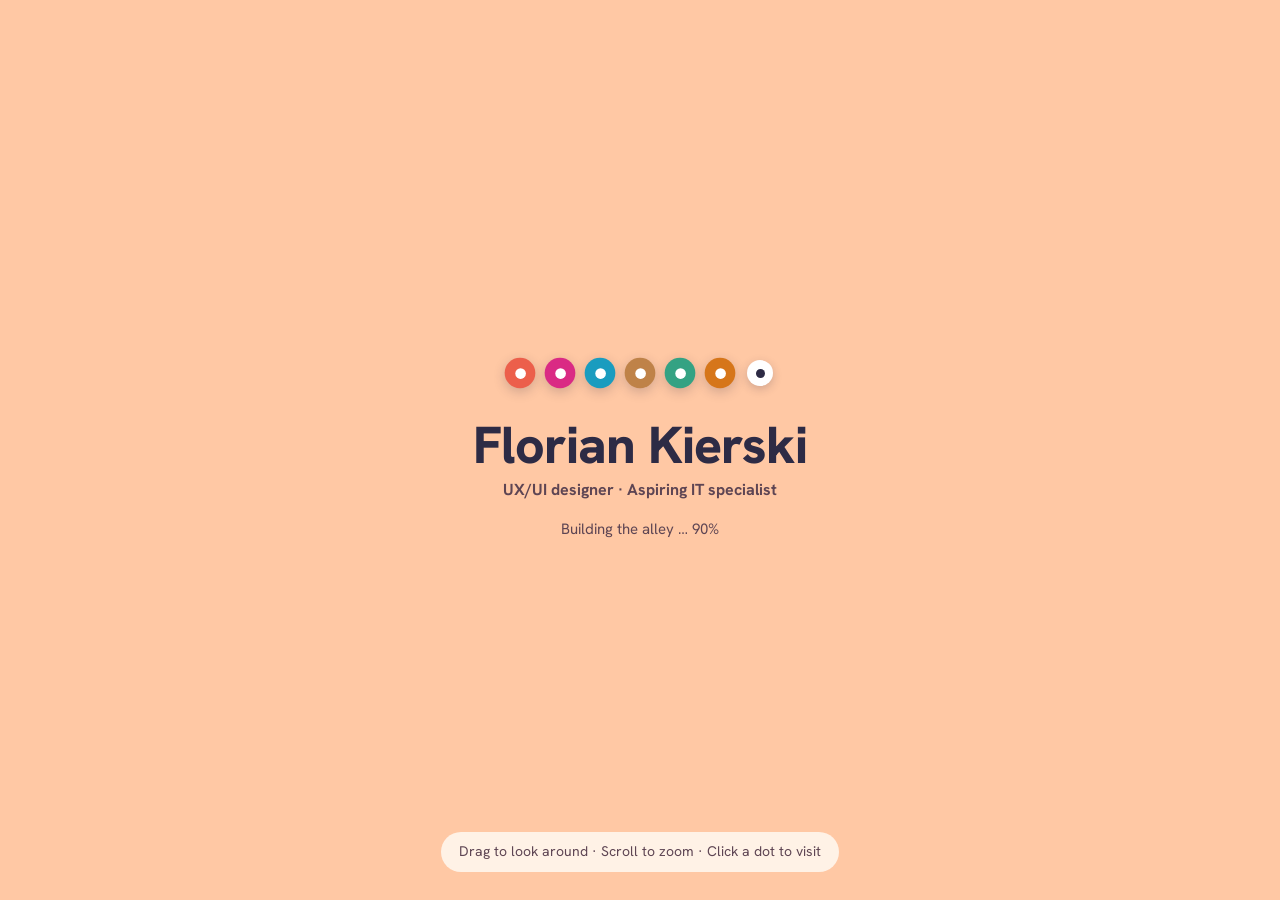
==== commit 7580c7f5: "Bildzeichen statt japanischer Woerter Co-Authored-By: Claude Opus 5.5 <noreply@anthropic.com>" ====
--- a/index.html
+++ b/index.html
@@ -46,7 +46,6 @@
   #laden .punkte i.an::after { background: #fff; }
   #laden:not(.laeuft):not(.fehler) .punkte i { animation: hopsen 1.6s ease-in-out infinite; }
   @keyframes hopsen { 0%, 50%, 100% { transform: none; } 25% { transform: translateY(-9px); } }
-  #laden .kicker { font-weight: 800; font-size: 12px; letter-spacing: .18em; text-transform: uppercase; color: #6e4a5c; }
   #laden .titel { margin: 8px 0 6px; font-weight: 800; font-size: clamp(34px, 9vw, 52px); line-height: 1.05;
     letter-spacing: -.02em; }
   #laden .rolle { margin-bottom: 18px; font-size: 16px; font-weight: 700; color: #5e4553; }   /* Florian, Runde 39 */
@@ -587,7 +586,6 @@
 <div id="laden" role="status" aria-live="polite">
   <div>
     <div class="punkte" aria-hidden="true"><i></i><i></i><i></i><i></i><i></i><i></i><i></i></div>
-    <div class="kicker"><span lang="ja">横丁</span></div>
     <div class="titel">Florian Kierski</div>
     <div class="rolle"></div>
     <div class="status"></div>
